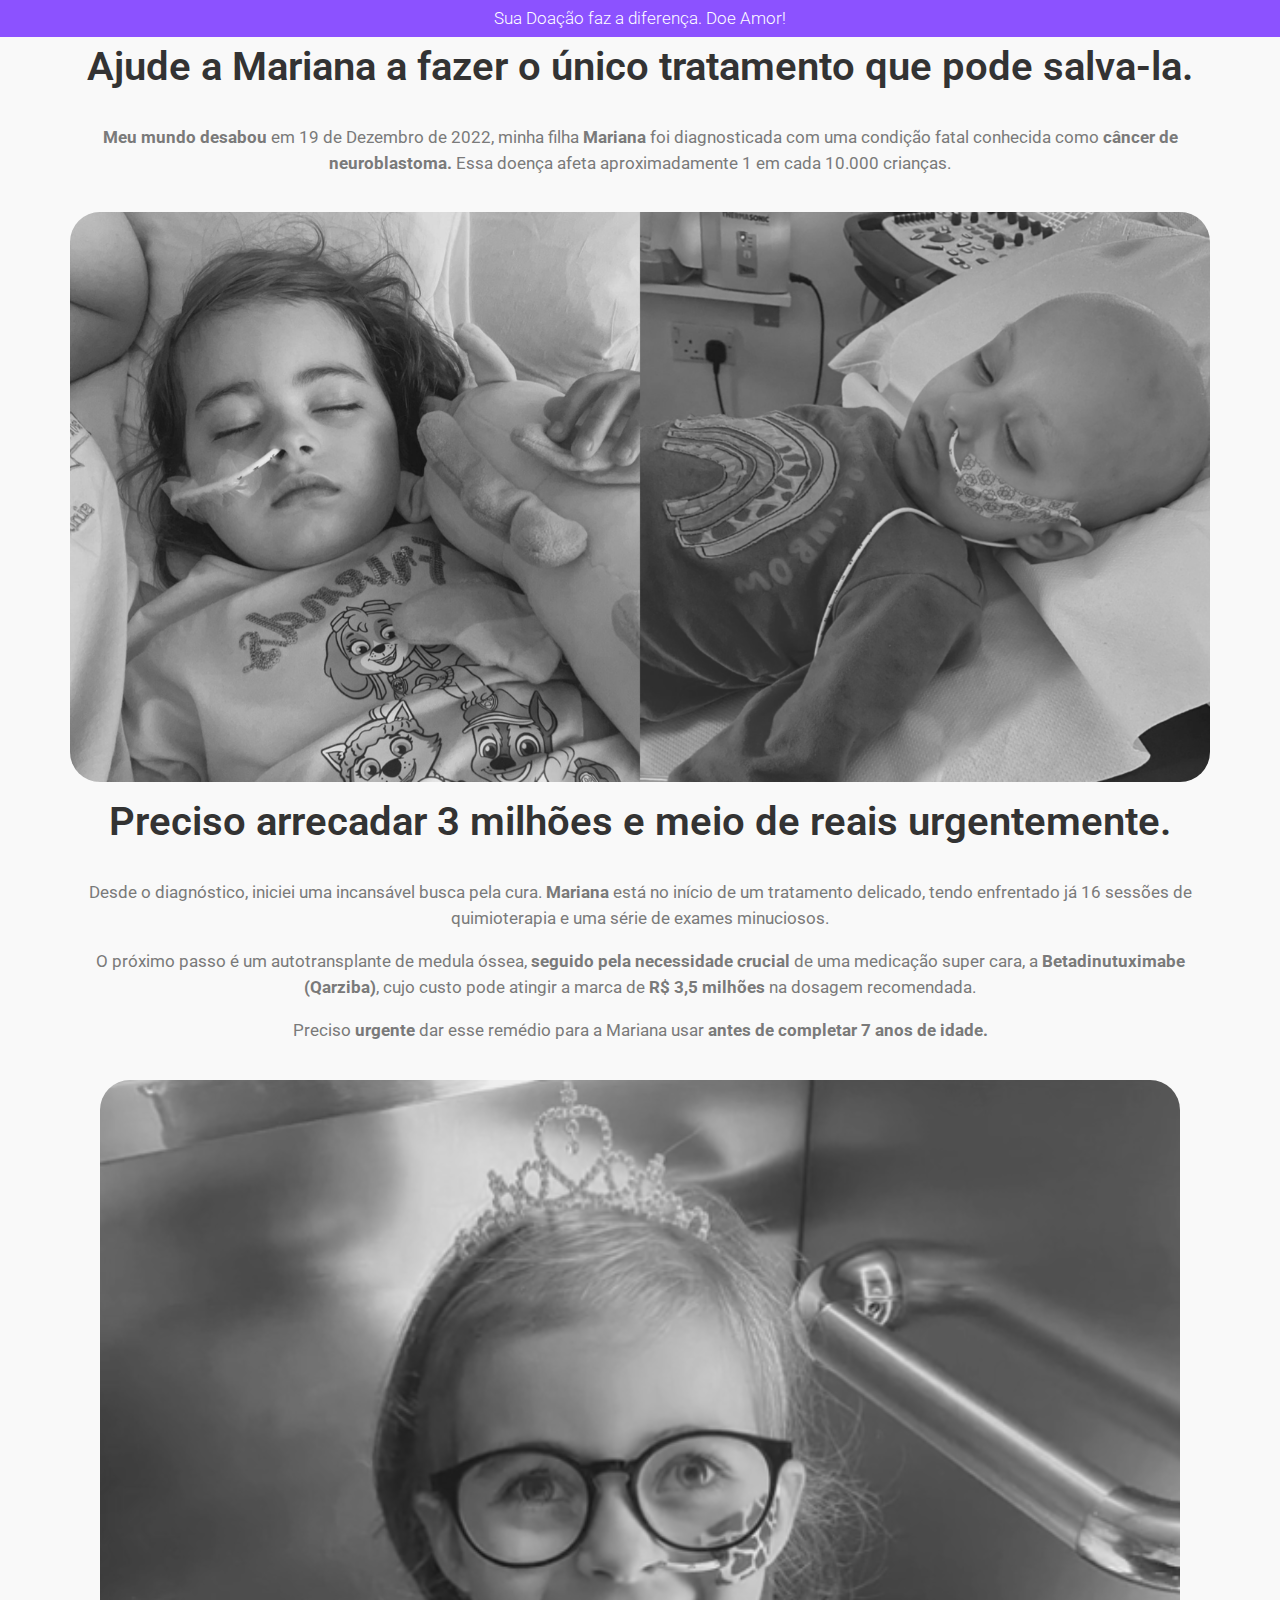
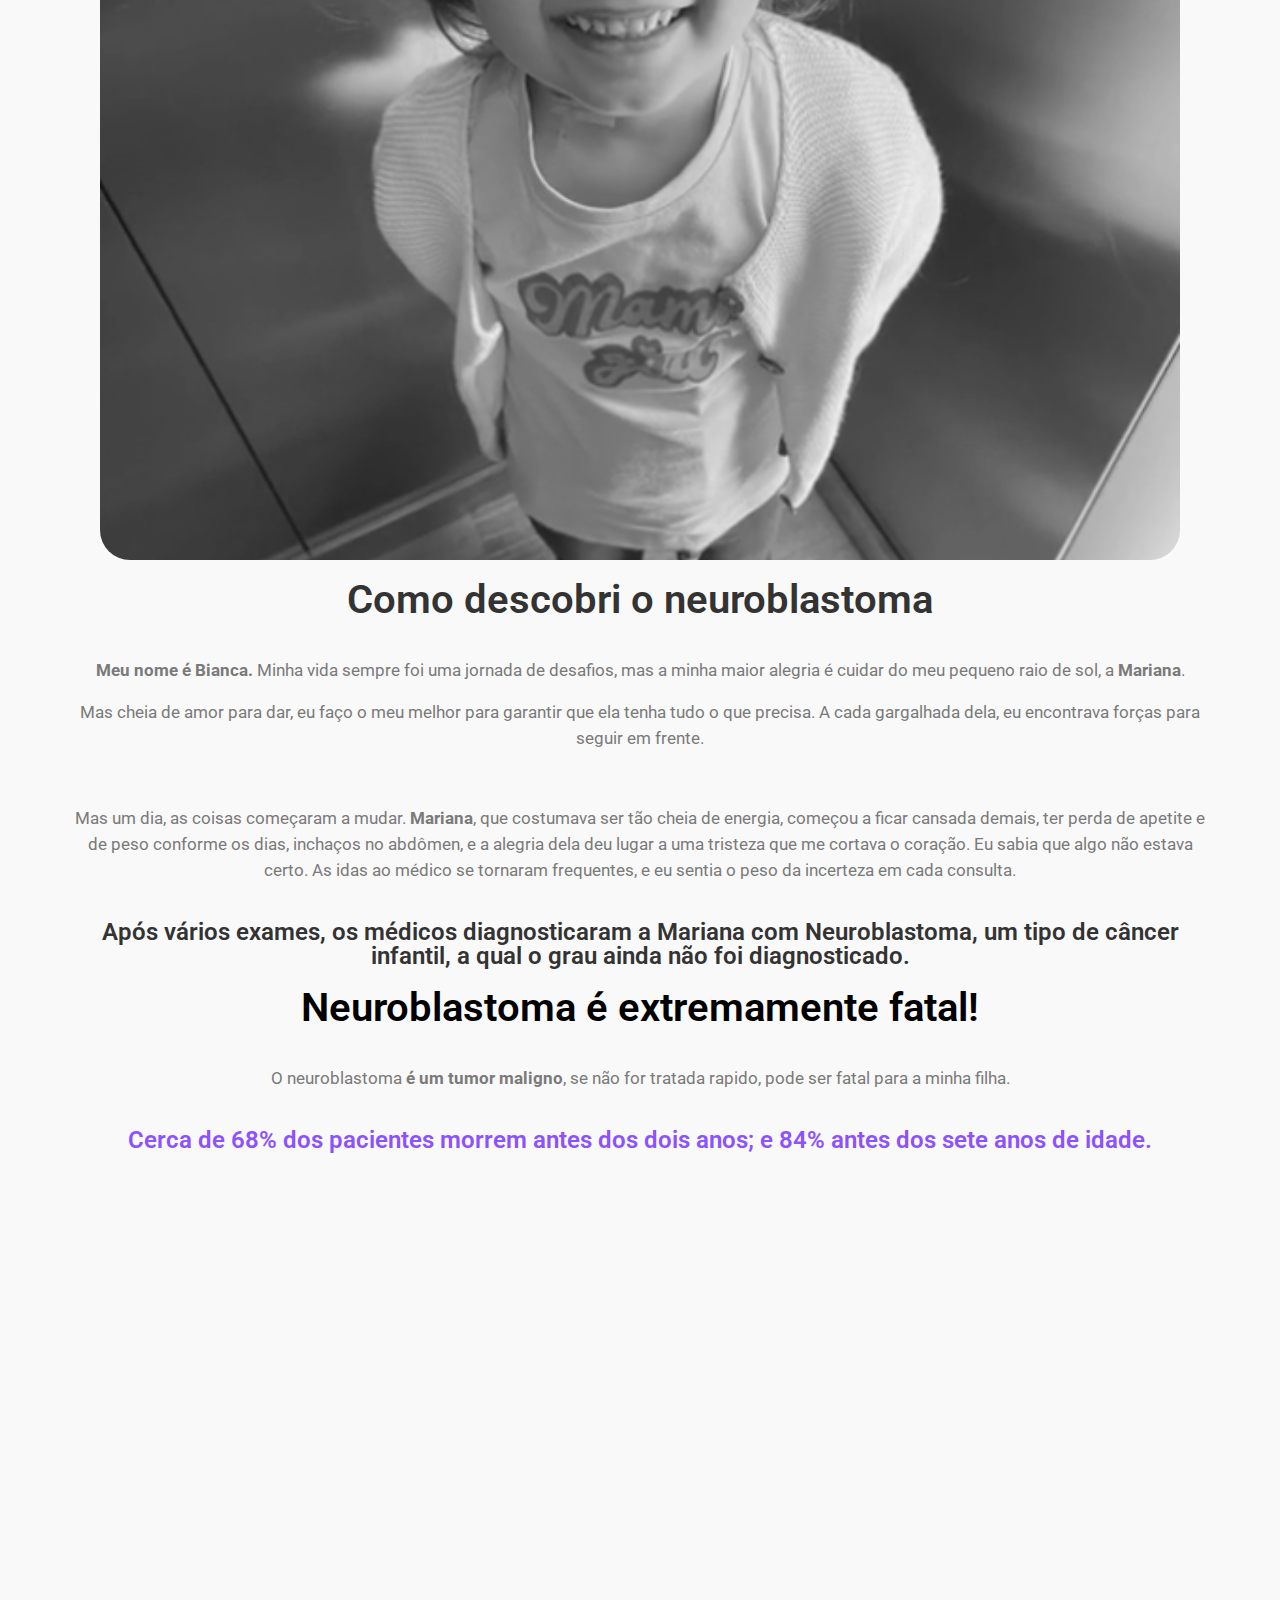
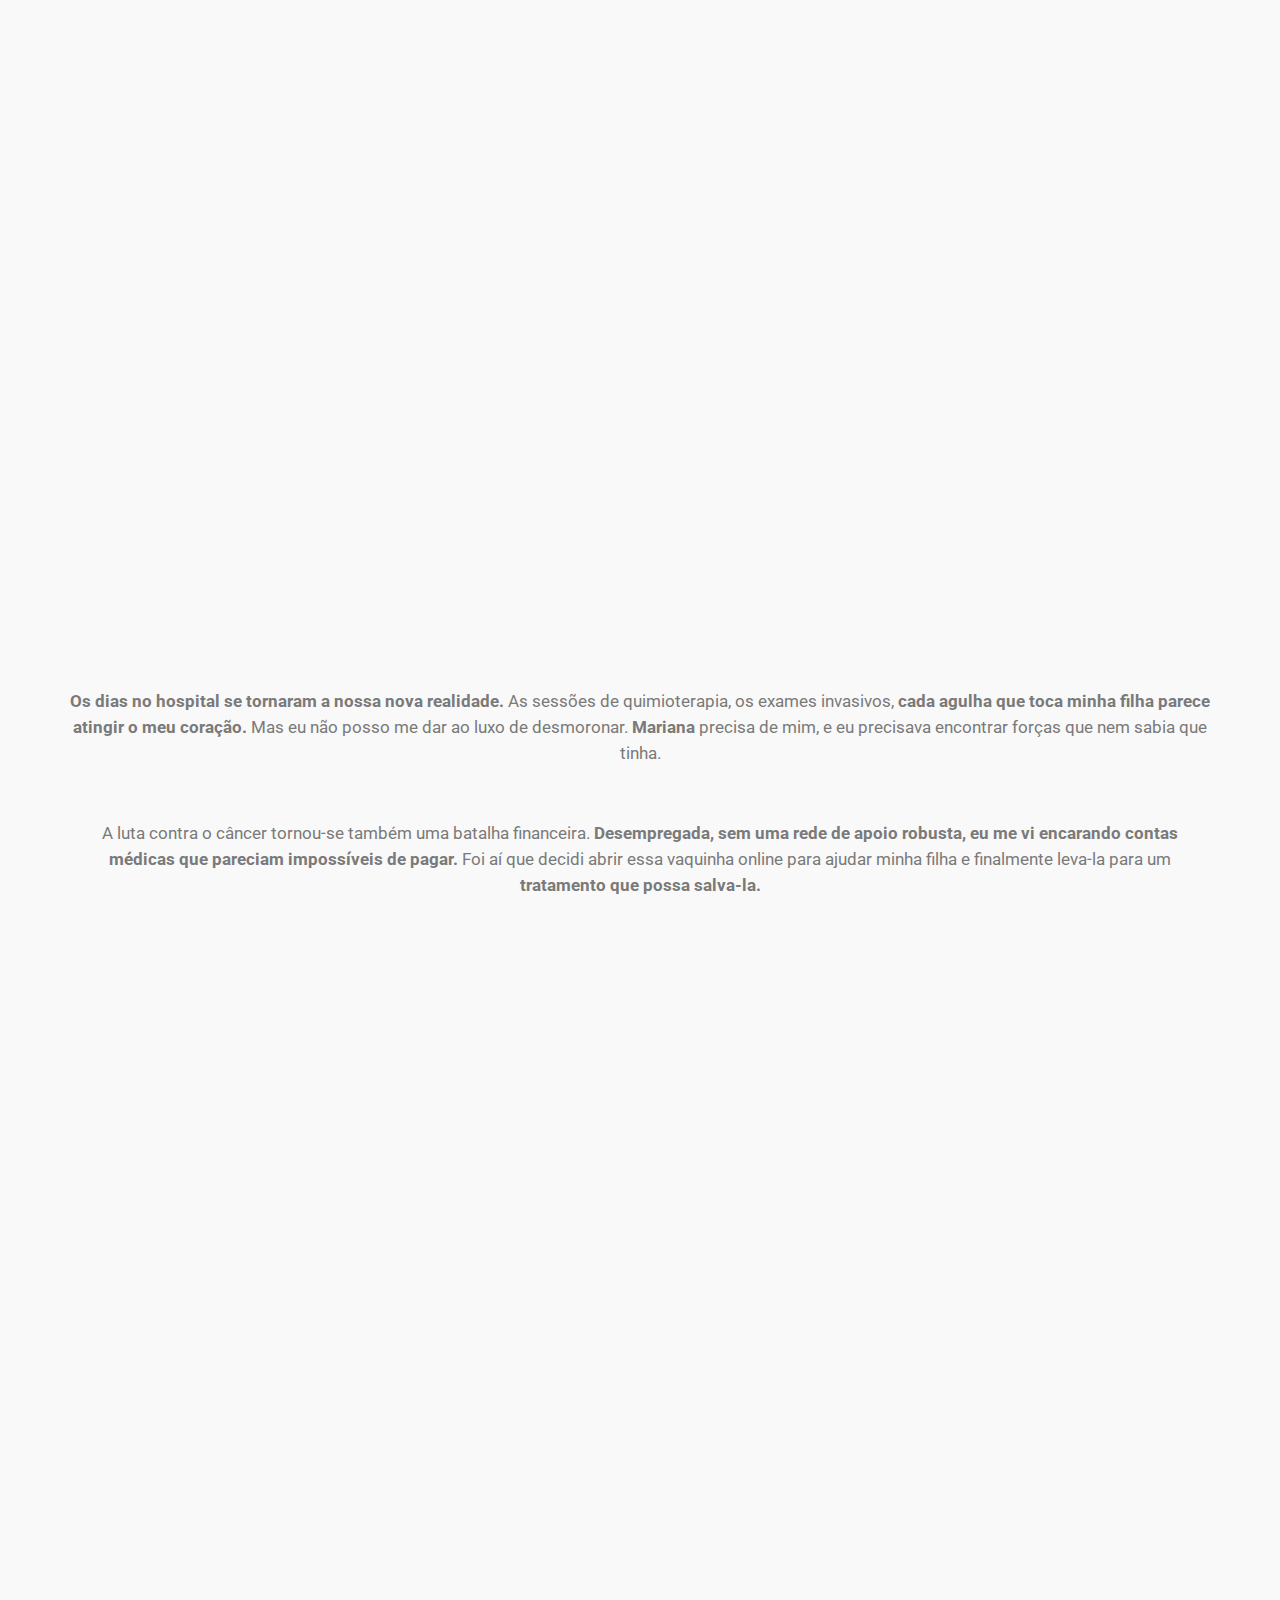
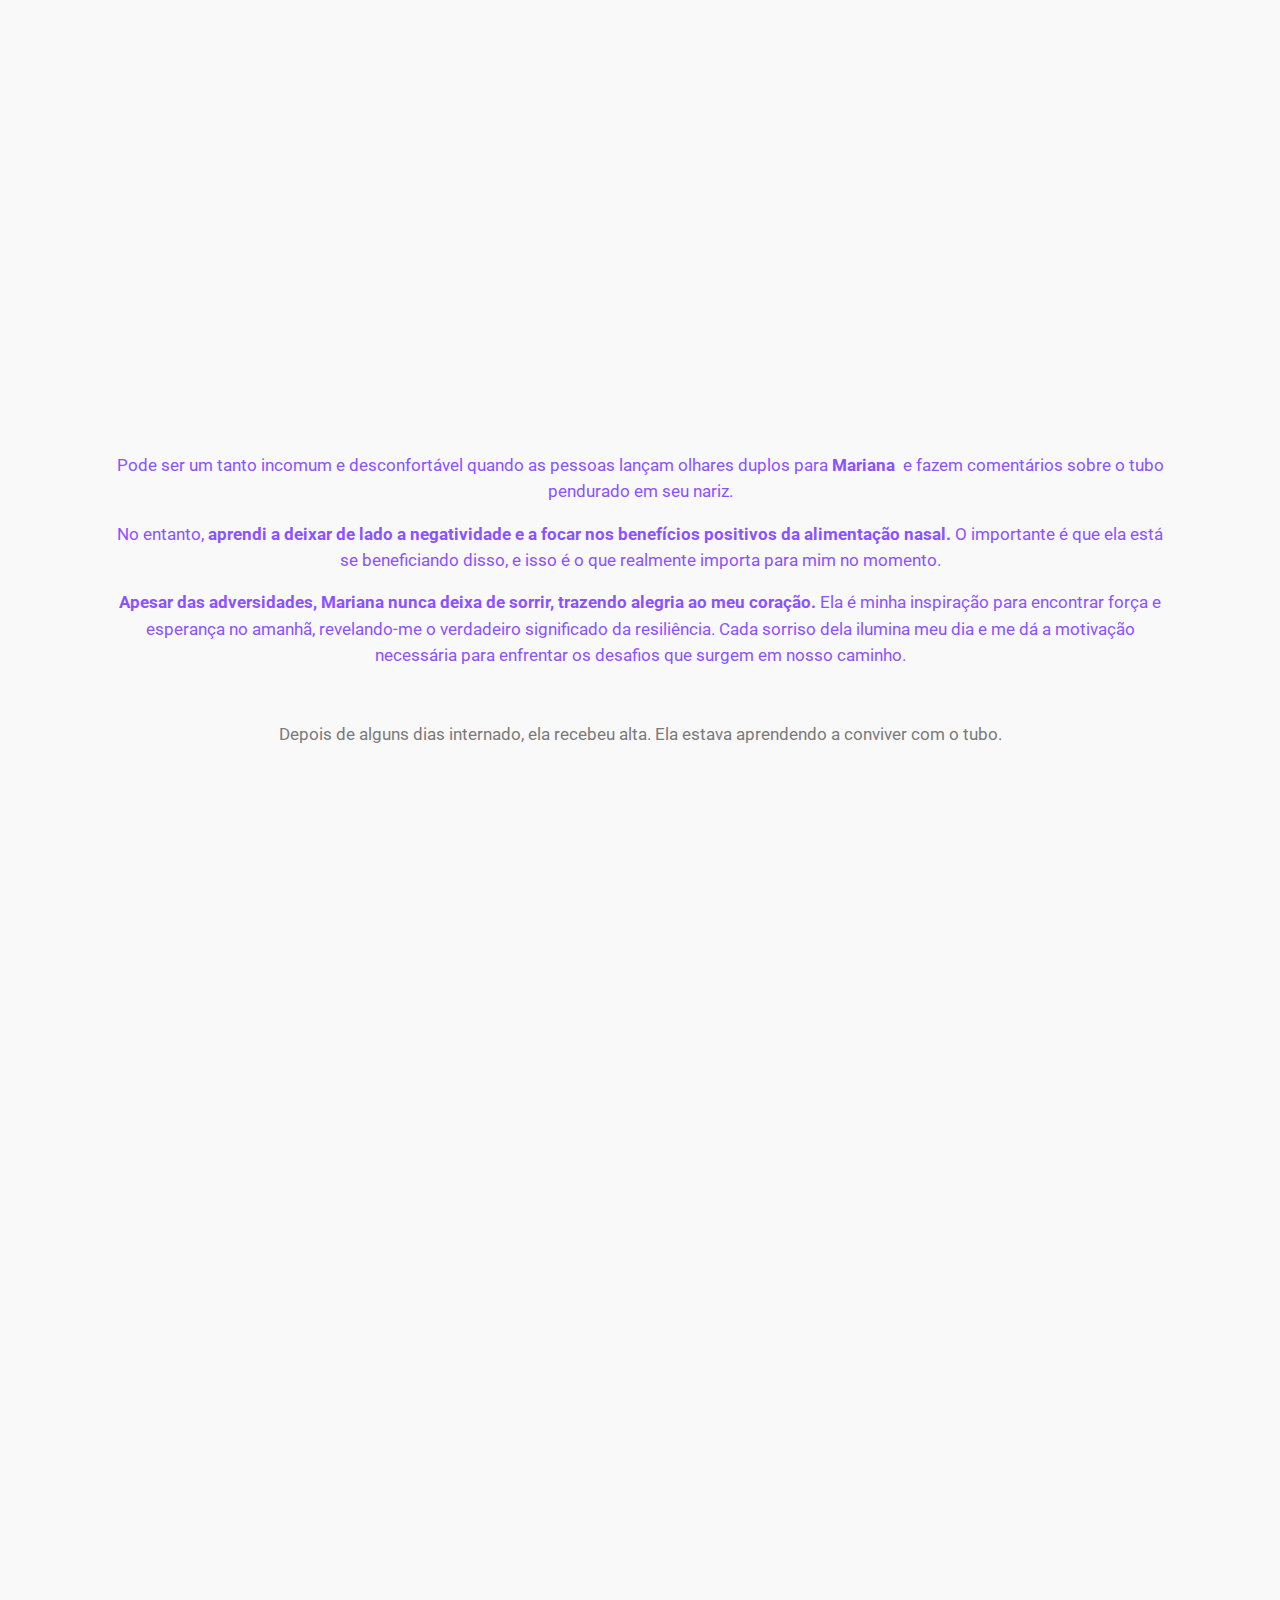
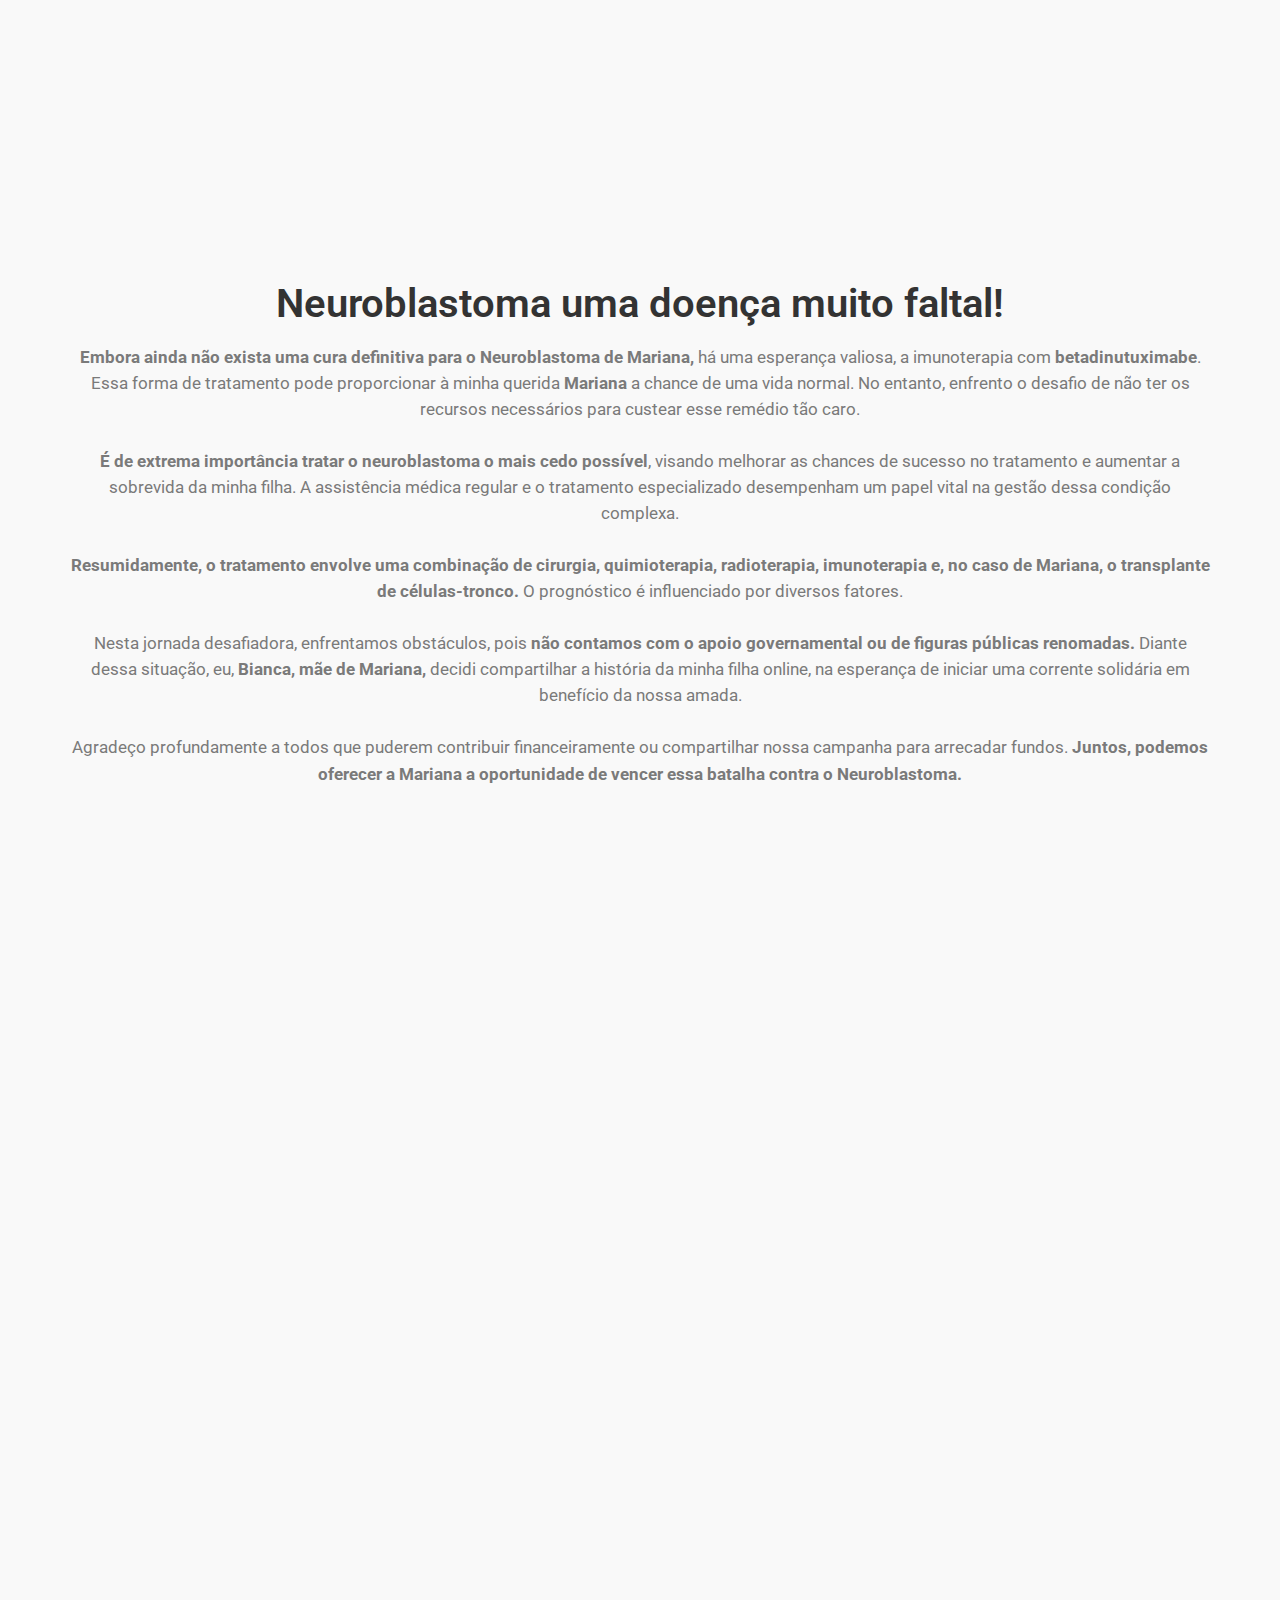
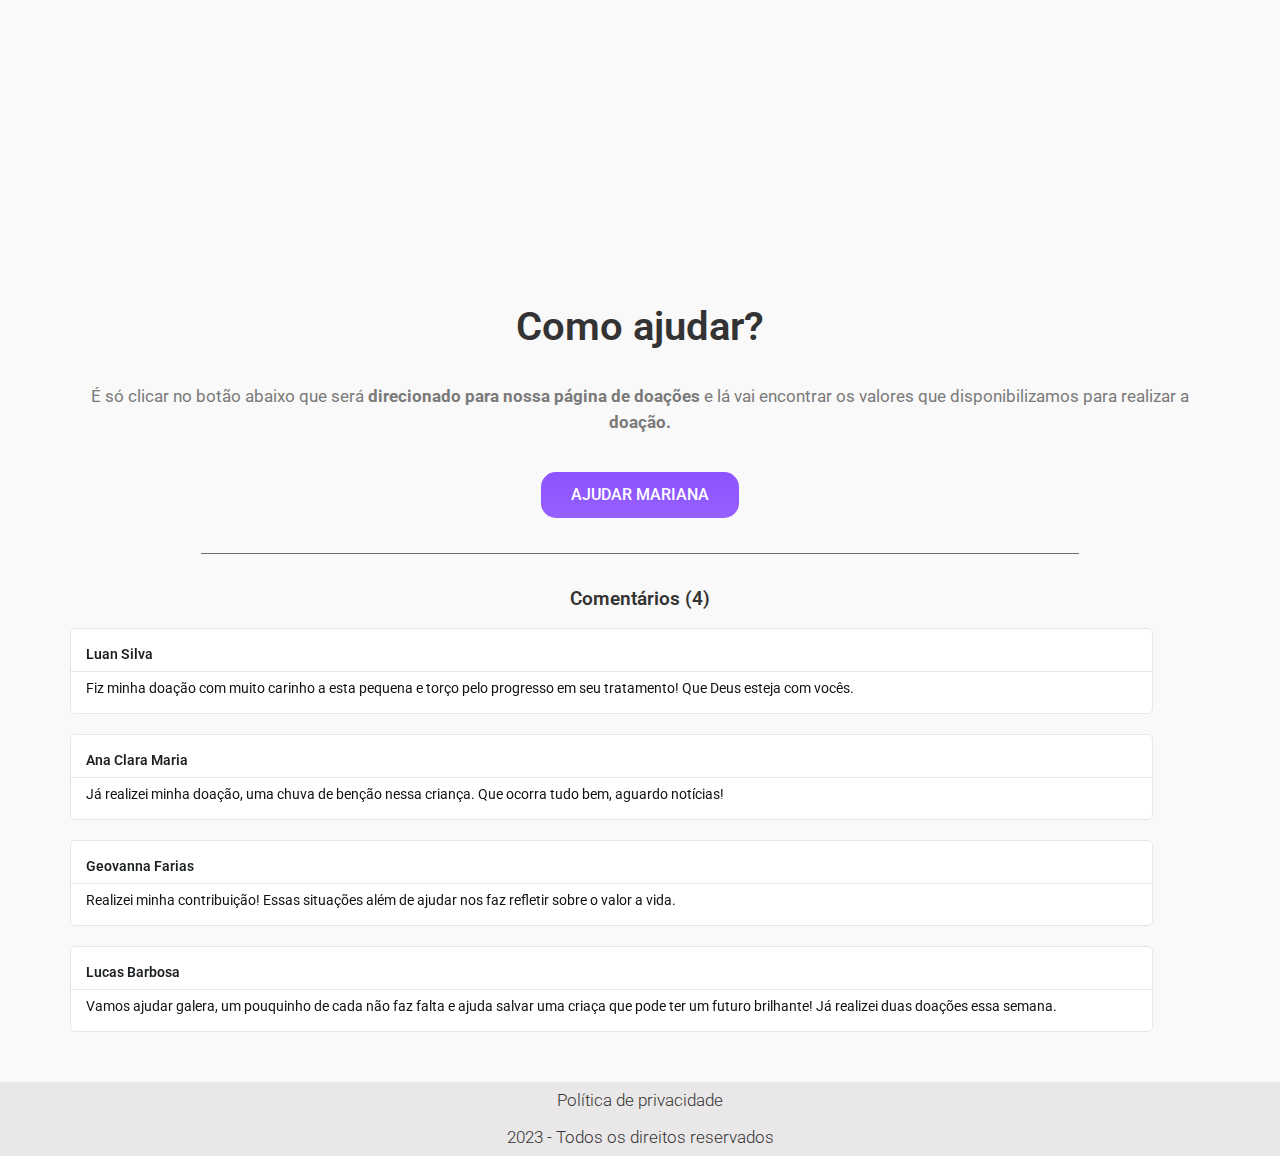
==== index.html @ 35c7ab03 "Add files via upload" ====
<!DOCTYPE html><html lang="pt-BR"><head>
	<meta charset="UTF-8">
			<title>Ajude Mariana – Mariana precisa de sua ajuda!</title>
		<meta name="viewport" content="width=device-width, initial-scale=1">
<meta name="robots" content="max-image-preview:large">
<title>Ajude Mariana – Mariana precisa de sua ajuda!</title>
<link rel="alternate" type="application/rss+xml" title="Feed para Ajude Mariana »" href="https://salvemariana.com/feed/">
<link rel="alternate" type="application/rss+xml" title="Feed de comentários para Ajude Mariana »" href="https://salvemariana.com/comments/feed/">
<script>
window._wpemojiSettings = {"baseUrl":"https:\/\/s.w.org\/images\/core\/emoji\/14.0.0\/72x72\/","ext":".png","svgUrl":"https:\/\/s.w.org\/images\/core\/emoji\/14.0.0\/svg\/","svgExt":".svg","source":{"concatemoji":"https:\/\/salvemariana.com\/wp-includes\/js\/wp-emoji-release.min.js?ver=6.4.3"}};
/*! This file is auto-generated */
!function(i,n){var o,s,e;function c(e){try{var t={supportTests:e,timestamp:(new Date).valueOf()};sessionStorage.setItem(o,JSON.stringify(t))}catch(e){}}function p(e,t,n){e.clearRect(0,0,e.canvas.width,e.canvas.height),e.fillText(t,0,0);var t=new Uint32Array(e.getImageData(0,0,e.canvas.width,e.canvas.height).data),r=(e.clearRect(0,0,e.canvas.width,e.canvas.height),e.fillText(n,0,0),new Uint32Array(e.getImageData(0,0,e.canvas.width,e.canvas.height).data));return t.every(function(e,t){return e===r[t]})}function u(e,t,n){switch(t){case"flag":return n(e,"\ud83c\udff3\ufe0f\u200d\u26a7\ufe0f","\ud83c\udff3\ufe0f\u200b\u26a7\ufe0f")?!1:!n(e,"\ud83c\uddfa\ud83c\uddf3","\ud83c\uddfa\u200b\ud83c\uddf3")&&!n(e,"\ud83c\udff4\udb40\udc67\udb40\udc62\udb40\udc65\udb40\udc6e\udb40\udc67\udb40\udc7f","\ud83c\udff4\u200b\udb40\udc67\u200b\udb40\udc62\u200b\udb40\udc65\u200b\udb40\udc6e\u200b\udb40\udc67\u200b\udb40\udc7f");case"emoji":return!n(e,"\ud83e\udef1\ud83c\udffb\u200d\ud83e\udef2\ud83c\udfff","\ud83e\udef1\ud83c\udffb\u200b\ud83e\udef2\ud83c\udfff")}return!1}function f(e,t,n){var r="undefined"!=typeof WorkerGlobalScope&&self instanceof WorkerGlobalScope?new OffscreenCanvas(300,150):i.createElement("canvas"),a=r.getContext("2d",{willReadFrequently:!0}),o=(a.textBaseline="top",a.font="600 32px Arial",{});return e.forEach(function(e){o[e]=t(a,e,n)}),o}function t(e){var t=i.createElement("script");t.src=e,t.defer=!0,i.head.appendChild(t)}"undefined"!=typeof Promise&&(o="wpEmojiSettingsSupports",s=["flag","emoji"],n.supports={everything:!0,everythingExceptFlag:!0},e=new Promise(function(e){i.addEventListener("DOMContentLoaded",e,{once:!0})}),new Promise(function(t){var n=function(){try{var e=JSON.parse(sessionStorage.getItem(o));if("object"==typeof e&&"number"==typeof e.timestamp&&(new Date).valueOf()<e.timestamp+604800&&"object"==typeof e.supportTests)return e.supportTests}catch(e){}return null}();if(!n){if("undefined"!=typeof Worker&&"undefined"!=typeof OffscreenCanvas&&"undefined"!=typeof URL&&URL.createObjectURL&&"undefined"!=typeof Blob)try{var e="postMessage("+f.toString()+"("+[JSON.stringify(s),u.toString(),p.toString()].join(",")+"));",r=new Blob([e],{type:"text/javascript"}),a=new Worker(URL.createObjectURL(r),{name:"wpTestEmojiSupports"});return void(a.onmessage=function(e){c(n=e.data),a.terminate(),t(n)})}catch(e){}c(n=f(s,u,p))}t(n)}).then(function(e){for(var t in e)n.supports[t]=e[t],n.supports.everything=n.supports.everything&&n.supports[t],"flag"!==t&&(n.supports.everythingExceptFlag=n.supports.everythingExceptFlag&&n.supports[t]);n.supports.everythingExceptFlag=n.supports.everythingExceptFlag&&!n.supports.flag,n.DOMReady=!1,n.readyCallback=function(){n.DOMReady=!0}}).then(function(){return e}).then(function(){var e;n.supports.everything||(n.readyCallback(),(e=n.source||{}).concatemoji?t(e.concatemoji):e.wpemoji&&e.twemoji&&(t(e.twemoji),t(e.wpemoji)))}))}((window,document),window._wpemojiSettings);
</script>
<style id="wp-emoji-styles-inline-css">

	img.wp-smiley, img.emoji {
		display: inline !important;
		border: none !important;
		box-shadow: none !important;
		height: 1em !important;
		width: 1em !important;
		margin: 0 0.07em !important;
		vertical-align: -0.1em !important;
		background: none !important;
		padding: 0 !important;
	}
</style>
<style id="wp-block-library-inline-css">
:root{--wp-admin-theme-color:#007cba;--wp-admin-theme-color--rgb:0,124,186;--wp-admin-theme-color-darker-10:#006ba1;--wp-admin-theme-color-darker-10--rgb:0,107,161;--wp-admin-theme-color-darker-20:#005a87;--wp-admin-theme-color-darker-20--rgb:0,90,135;--wp-admin-border-width-focus:2px;--wp-block-synced-color:#7a00df;--wp-block-synced-color--rgb:122,0,223}@media (min-resolution:192dpi){:root{--wp-admin-border-width-focus:1.5px}}.wp-element-button{cursor:pointer}:root{--wp--preset--font-size--normal:16px;--wp--preset--font-size--huge:42px}:root .has-very-light-gray-background-color{background-color:#eee}:root .has-very-dark-gray-background-color{background-color:#313131}:root .has-very-light-gray-color{color:#eee}:root .has-very-dark-gray-color{color:#313131}:root .has-vivid-green-cyan-to-vivid-cyan-blue-gradient-background{background:linear-gradient(135deg,#00d084,#0693e3)}:root .has-purple-crush-gradient-background{background:linear-gradient(135deg,#34e2e4,#4721fb 50%,#ab1dfe)}:root .has-hazy-dawn-gradient-background{background:linear-gradient(135deg,#faaca8,#dad0ec)}:root .has-subdued-olive-gradient-background{background:linear-gradient(135deg,#fafae1,#67a671)}:root .has-atomic-cream-gradient-background{background:linear-gradient(135deg,#fdd79a,#004a59)}:root .has-nightshade-gradient-background{background:linear-gradient(135deg,#330968,#31cdcf)}:root .has-midnight-gradient-background{background:linear-gradient(135deg,#020381,#2874fc)}.has-regular-font-size{font-size:1em}.has-larger-font-size{font-size:2.625em}.has-normal-font-size{font-size:var(--wp--preset--font-size--normal)}.has-huge-font-size{font-size:var(--wp--preset--font-size--huge)}.has-text-align-center{text-align:center}.has-text-align-left{text-align:left}.has-text-align-right{text-align:right}#end-resizable-editor-section{display:none}.aligncenter{clear:both}.items-justified-left{justify-content:flex-start}.items-justified-center{justify-content:center}.items-justified-right{justify-content:flex-end}.items-justified-space-between{justify-content:space-between}.screen-reader-text{clip:rect(1px,1px,1px,1px);word-wrap:normal!important;border:0;-webkit-clip-path:inset(50%);clip-path:inset(50%);height:1px;margin:-1px;overflow:hidden;padding:0;position:absolute;width:1px}.screen-reader-text:focus{clip:auto!important;background-color:#ddd;-webkit-clip-path:none;clip-path:none;color:#444;display:block;font-size:1em;height:auto;left:5px;line-height:normal;padding:15px 23px 14px;text-decoration:none;top:5px;width:auto;z-index:100000}html :where(.has-border-color){border-style:solid}html :where([style*=border-top-color]){border-top-style:solid}html :where([style*=border-right-color]){border-right-style:solid}html :where([style*=border-bottom-color]){border-bottom-style:solid}html :where([style*=border-left-color]){border-left-style:solid}html :where([style*=border-width]){border-style:solid}html :where([style*=border-top-width]){border-top-style:solid}html :where([style*=border-right-width]){border-right-style:solid}html :where([style*=border-bottom-width]){border-bottom-style:solid}html :where([style*=border-left-width]){border-left-style:solid}html :where(img[class*=wp-image-]){height:auto;max-width:100%}:where(figure){margin:0 0 1em}html :where(.is-position-sticky){--wp-admin--admin-bar--position-offset:var(--wp-admin--admin-bar--height,0px)}@media screen and (max-width:600px){html :where(.is-position-sticky){--wp-admin--admin-bar--position-offset:0px}}
</style>
<style id="global-styles-inline-css">
body{--wp--preset--color--black: #000000;--wp--preset--color--cyan-bluish-gray: #abb8c3;--wp--preset--color--white: #ffffff;--wp--preset--color--pale-pink: #f78da7;--wp--preset--color--vivid-red: #cf2e2e;--wp--preset--color--luminous-vivid-orange: #ff6900;--wp--preset--color--luminous-vivid-amber: #fcb900;--wp--preset--color--light-green-cyan: #7bdcb5;--wp--preset--color--vivid-green-cyan: #00d084;--wp--preset--color--pale-cyan-blue: #8ed1fc;--wp--preset--color--vivid-cyan-blue: #0693e3;--wp--preset--color--vivid-purple: #9b51e0;--wp--preset--color--base: #f9f9f9;--wp--preset--color--base-2: #ffffff;--wp--preset--color--contrast: #111111;--wp--preset--color--contrast-2: #636363;--wp--preset--color--contrast-3: #A4A4A4;--wp--preset--color--accent: #cfcabe;--wp--preset--color--accent-2: #c2a990;--wp--preset--color--accent-3: #d8613c;--wp--preset--color--accent-4: #b1c5a4;--wp--preset--color--accent-5: #b5bdbc;--wp--preset--gradient--vivid-cyan-blue-to-vivid-purple: linear-gradient(135deg,rgba(6,147,227,1) 0%,rgb(155,81,224) 100%);--wp--preset--gradient--light-green-cyan-to-vivid-green-cyan: linear-gradient(135deg,rgb(122,220,180) 0%,rgb(0,208,130) 100%);--wp--preset--gradient--luminous-vivid-amber-to-luminous-vivid-orange: linear-gradient(135deg,rgba(252,185,0,1) 0%,rgba(255,105,0,1) 100%);--wp--preset--gradient--luminous-vivid-orange-to-vivid-red: linear-gradient(135deg,rgba(255,105,0,1) 0%,rgb(207,46,46) 100%);--wp--preset--gradient--very-light-gray-to-cyan-bluish-gray: linear-gradient(135deg,rgb(238,238,238) 0%,rgb(169,184,195) 100%);--wp--preset--gradient--cool-to-warm-spectrum: linear-gradient(135deg,rgb(74,234,220) 0%,rgb(151,120,209) 20%,rgb(207,42,186) 40%,rgb(238,44,130) 60%,rgb(251,105,98) 80%,rgb(254,248,76) 100%);--wp--preset--gradient--blush-light-purple: linear-gradient(135deg,rgb(255,206,236) 0%,rgb(152,150,240) 100%);--wp--preset--gradient--blush-bordeaux: linear-gradient(135deg,rgb(254,205,165) 0%,rgb(254,45,45) 50%,rgb(107,0,62) 100%);--wp--preset--gradient--luminous-dusk: linear-gradient(135deg,rgb(255,203,112) 0%,rgb(199,81,192) 50%,rgb(65,88,208) 100%);--wp--preset--gradient--pale-ocean: linear-gradient(135deg,rgb(255,245,203) 0%,rgb(182,227,212) 50%,rgb(51,167,181) 100%);--wp--preset--gradient--electric-grass: linear-gradient(135deg,rgb(202,248,128) 0%,rgb(113,206,126) 100%);--wp--preset--gradient--midnight: linear-gradient(135deg,rgb(2,3,129) 0%,rgb(40,116,252) 100%);--wp--preset--gradient--gradient-1: linear-gradient(to bottom, #cfcabe 0%, #F9F9F9 100%);--wp--preset--gradient--gradient-2: linear-gradient(to bottom, #C2A990 0%, #F9F9F9 100%);--wp--preset--gradient--gradient-3: linear-gradient(to bottom, #D8613C 0%, #F9F9F9 100%);--wp--preset--gradient--gradient-4: linear-gradient(to bottom, #B1C5A4 0%, #F9F9F9 100%);--wp--preset--gradient--gradient-5: linear-gradient(to bottom, #B5BDBC 0%, #F9F9F9 100%);--wp--preset--gradient--gradient-6: linear-gradient(to bottom, #A4A4A4 0%, #F9F9F9 100%);--wp--preset--gradient--gradient-7: linear-gradient(to bottom, #cfcabe 50%, #F9F9F9 50%);--wp--preset--gradient--gradient-8: linear-gradient(to bottom, #C2A990 50%, #F9F9F9 50%);--wp--preset--gradient--gradient-9: linear-gradient(to bottom, #D8613C 50%, #F9F9F9 50%);--wp--preset--gradient--gradient-10: linear-gradient(to bottom, #B1C5A4 50%, #F9F9F9 50%);--wp--preset--gradient--gradient-11: linear-gradient(to bottom, #B5BDBC 50%, #F9F9F9 50%);--wp--preset--gradient--gradient-12: linear-gradient(to bottom, #A4A4A4 50%, #F9F9F9 50%);--wp--preset--font-size--small: 0.9rem;--wp--preset--font-size--medium: 1.05rem;--wp--preset--font-size--large: clamp(1.39rem, 1.39rem + ((1vw - 0.2rem) * 0.767), 1.85rem);--wp--preset--font-size--x-large: clamp(1.85rem, 1.85rem + ((1vw - 0.2rem) * 1.083), 2.5rem);--wp--preset--font-size--xx-large: clamp(2.5rem, 2.5rem + ((1vw - 0.2rem) * 1.283), 3.27rem);--wp--preset--font-family--body: "Inter", sans-serif;--wp--preset--font-family--heading: Cardo;--wp--preset--font-family--system-sans-serif: -apple-system, BlinkMacSystemFont, avenir next, avenir, segoe ui, helvetica neue, helvetica, Cantarell, Ubuntu, roboto, noto, arial, sans-serif;--wp--preset--font-family--system-serif: Iowan Old Style, Apple Garamond, Baskerville, Times New Roman, Droid Serif, Times, Source Serif Pro, serif, Apple Color Emoji, Segoe UI Emoji, Segoe UI Symbol;--wp--preset--spacing--10: 1rem;--wp--preset--spacing--20: min(1.5rem, 2vw);--wp--preset--spacing--30: min(2.5rem, 3vw);--wp--preset--spacing--40: min(4rem, 5vw);--wp--preset--spacing--50: min(6.5rem, 8vw);--wp--preset--spacing--60: min(10.5rem, 13vw);--wp--preset--shadow--natural: 6px 6px 9px rgba(0, 0, 0, 0.2);--wp--preset--shadow--deep: 12px 12px 50px rgba(0, 0, 0, 0.4);--wp--preset--shadow--sharp: 6px 6px 0px rgba(0, 0, 0, 0.2);--wp--preset--shadow--outlined: 6px 6px 0px -3px rgba(255, 255, 255, 1), 6px 6px rgba(0, 0, 0, 1);--wp--preset--shadow--crisp: 6px 6px 0px rgba(0, 0, 0, 1);}body { margin: 0;--wp--style--global--content-size: 620px;--wp--style--global--wide-size: 1280px; }.wp-site-blocks { padding-top: var(--wp--style--root--padding-top); padding-bottom: var(--wp--style--root--padding-bottom); }.has-global-padding { padding-right: var(--wp--style--root--padding-right); padding-left: var(--wp--style--root--padding-left); }.has-global-padding :where(.has-global-padding:not(.wp-block-block)) { padding-right: 0; padding-left: 0; }.has-global-padding > .alignfull { margin-right: calc(var(--wp--style--root--padding-right) * -1); margin-left: calc(var(--wp--style--root--padding-left) * -1); }.has-global-padding :where(.has-global-padding:not(.wp-block-block)) > .alignfull { margin-right: 0; margin-left: 0; }.has-global-padding > .alignfull:where(:not(.has-global-padding):not(.is-layout-flex):not(.is-layout-grid)) > :where([class*="wp-block-"]:not(.alignfull):not([class*="__"]),p,h1,h2,h3,h4,h5,h6,ul,ol) { padding-right: var(--wp--style--root--padding-right); padding-left: var(--wp--style--root--padding-left); }.has-global-padding :where(.has-global-padding) > .alignfull:where(:not(.has-global-padding)) > :where([class*="wp-block-"]:not(.alignfull):not([class*="__"]),p,h1,h2,h3,h4,h5,h6,ul,ol) { padding-right: 0; padding-left: 0; }.wp-site-blocks > .alignleft { float: left; margin-right: 2em; }.wp-site-blocks > .alignright { float: right; margin-left: 2em; }.wp-site-blocks > .aligncenter { justify-content: center; margin-left: auto; margin-right: auto; }:where(.wp-site-blocks) > * { margin-block-start: 1.2rem; margin-block-end: 0; }:where(.wp-site-blocks) > :first-child:first-child { margin-block-start: 0; }:where(.wp-site-blocks) > :last-child:last-child { margin-block-end: 0; }body { --wp--style--block-gap: 1.2rem; }:where(body .is-layout-flow)  > :first-child:first-child{margin-block-start: 0;}:where(body .is-layout-flow)  > :last-child:last-child{margin-block-end: 0;}:where(body .is-layout-flow)  > *{margin-block-start: 1.2rem;margin-block-end: 0;}:where(body .is-layout-constrained)  > :first-child:first-child{margin-block-start: 0;}:where(body .is-layout-constrained)  > :last-child:last-child{margin-block-end: 0;}:where(body .is-layout-constrained)  > *{margin-block-start: 1.2rem;margin-block-end: 0;}:where(body .is-layout-flex) {gap: 1.2rem;}:where(body .is-layout-grid) {gap: 1.2rem;}body .is-layout-flow > .alignleft{float: left;margin-inline-start: 0;margin-inline-end: 2em;}body .is-layout-flow > .alignright{float: right;margin-inline-start: 2em;margin-inline-end: 0;}body .is-layout-flow > .aligncenter{margin-left: auto !important;margin-right: auto !important;}body .is-layout-constrained > .alignleft{float: left;margin-inline-start: 0;margin-inline-end: 2em;}body .is-layout-constrained > .alignright{float: right;margin-inline-start: 2em;margin-inline-end: 0;}body .is-layout-constrained > .aligncenter{margin-left: auto !important;margin-right: auto !important;}body .is-layout-constrained > :where(:not(.alignleft):not(.alignright):not(.alignfull)){max-width: var(--wp--style--global--content-size);margin-left: auto !important;margin-right: auto !important;}body .is-layout-constrained > .alignwide{max-width: var(--wp--style--global--wide-size);}body .is-layout-flex{display: flex;}body .is-layout-flex{flex-wrap: wrap;align-items: center;}body .is-layout-flex > *{margin: 0;}body .is-layout-grid{display: grid;}body .is-layout-grid > *{margin: 0;}body{background-color: var(--wp--preset--color--base);color: var(--wp--preset--color--contrast);font-family: var(--wp--preset--font-family--body);font-size: var(--wp--preset--font-size--medium);font-style: normal;font-weight: 400;line-height: 1.55;--wp--style--root--padding-top: 0px;--wp--style--root--padding-right: var(--wp--preset--spacing--50);--wp--style--root--padding-bottom: 0px;--wp--style--root--padding-left: var(--wp--preset--spacing--50);}a:where(:not(.wp-element-button)){color: var(--wp--preset--color--contrast);text-decoration: underline;}a:where(:not(.wp-element-button)):hover{text-decoration: none;}h1, h2, h3, h4, h5, h6{color: var(--wp--preset--color--contrast);font-family: var(--wp--preset--font-family--heading);font-weight: 400;line-height: 1.2;}h1{font-size: var(--wp--preset--font-size--xx-large);line-height: 1.15;}h2{font-size: var(--wp--preset--font-size--x-large);}h3{font-size: var(--wp--preset--font-size--large);}h4{font-size: clamp(1.1rem, 1.1rem + ((1vw - 0.2rem) * 0.767), 1.5rem);}h5{font-size: var(--wp--preset--font-size--medium);}h6{font-size: var(--wp--preset--font-size--small);}.wp-element-button, .wp-block-button__link{background-color: var(--wp--preset--color--contrast);border-radius: .33rem;border-color: var(--wp--preset--color--contrast);border-width: 0;color: var(--wp--preset--color--base);font-family: inherit;font-size: var(--wp--preset--font-size--small);font-style: normal;font-weight: 500;line-height: inherit;padding-top: 0.6rem;padding-right: 1rem;padding-bottom: 0.6rem;padding-left: 1rem;text-decoration: none;}.wp-element-button:hover, .wp-block-button__link:hover{background-color: var(--wp--preset--color--contrast-2);border-color: var(--wp--preset--color--contrast-2);color: var(--wp--preset--color--base);}.wp-element-button:focus, .wp-block-button__link:focus{background-color: var(--wp--preset--color--contrast-2);border-color: var(--wp--preset--color--contrast-2);color: var(--wp--preset--color--base);outline-color: var(--wp--preset--color--contrast);outline-offset: 2px;outline-style: dotted;outline-width: 1px;}.wp-element-button:active, .wp-block-button__link:active{background-color: var(--wp--preset--color--contrast);color: var(--wp--preset--color--base);}.wp-element-caption, .wp-block-audio figcaption, .wp-block-embed figcaption, .wp-block-gallery figcaption, .wp-block-image figcaption, .wp-block-table figcaption, .wp-block-video figcaption{color: var(--wp--preset--color--contrast-2);font-family: var(--wp--preset--font-family--body);font-size: 0.8rem;}.has-black-color{color: var(--wp--preset--color--black) !important;}.has-cyan-bluish-gray-color{color: var(--wp--preset--color--cyan-bluish-gray) !important;}.has-white-color{color: var(--wp--preset--color--white) !important;}.has-pale-pink-color{color: var(--wp--preset--color--pale-pink) !important;}.has-vivid-red-color{color: var(--wp--preset--color--vivid-red) !important;}.has-luminous-vivid-orange-color{color: var(--wp--preset--color--luminous-vivid-orange) !important;}.has-luminous-vivid-amber-color{color: var(--wp--preset--color--luminous-vivid-amber) !important;}.has-light-green-cyan-color{color: var(--wp--preset--color--light-green-cyan) !important;}.has-vivid-green-cyan-color{color: var(--wp--preset--color--vivid-green-cyan) !important;}.has-pale-cyan-blue-color{color: var(--wp--preset--color--pale-cyan-blue) !important;}.has-vivid-cyan-blue-color{color: var(--wp--preset--color--vivid-cyan-blue) !important;}.has-vivid-purple-color{color: var(--wp--preset--color--vivid-purple) !important;}.has-base-color{color: var(--wp--preset--color--base) !important;}.has-base-2-color{color: var(--wp--preset--color--base-2) !important;}.has-contrast-color{color: var(--wp--preset--color--contrast) !important;}.has-contrast-2-color{color: var(--wp--preset--color--contrast-2) !important;}.has-contrast-3-color{color: var(--wp--preset--color--contrast-3) !important;}.has-accent-color{color: var(--wp--preset--color--accent) !important;}.has-accent-2-color{color: var(--wp--preset--color--accent-2) !important;}.has-accent-3-color{color: var(--wp--preset--color--accent-3) !important;}.has-accent-4-color{color: var(--wp--preset--color--accent-4) !important;}.has-accent-5-color{color: var(--wp--preset--color--accent-5) !important;}.has-black-background-color{background-color: var(--wp--preset--color--black) !important;}.has-cyan-bluish-gray-background-color{background-color: var(--wp--preset--color--cyan-bluish-gray) !important;}.has-white-background-color{background-color: var(--wp--preset--color--white) !important;}.has-pale-pink-background-color{background-color: var(--wp--preset--color--pale-pink) !important;}.has-vivid-red-background-color{background-color: var(--wp--preset--color--vivid-red) !important;}.has-luminous-vivid-orange-background-color{background-color: var(--wp--preset--color--luminous-vivid-orange) !important;}.has-luminous-vivid-amber-background-color{background-color: var(--wp--preset--color--luminous-vivid-amber) !important;}.has-light-green-cyan-background-color{background-color: var(--wp--preset--color--light-green-cyan) !important;}.has-vivid-green-cyan-background-color{background-color: var(--wp--preset--color--vivid-green-cyan) !important;}.has-pale-cyan-blue-background-color{background-color: var(--wp--preset--color--pale-cyan-blue) !important;}.has-vivid-cyan-blue-background-color{background-color: var(--wp--preset--color--vivid-cyan-blue) !important;}.has-vivid-purple-background-color{background-color: var(--wp--preset--color--vivid-purple) !important;}.has-base-background-color{background-color: var(--wp--preset--color--base) !important;}.has-base-2-background-color{background-color: var(--wp--preset--color--base-2) !important;}.has-contrast-background-color{background-color: var(--wp--preset--color--contrast) !important;}.has-contrast-2-background-color{background-color: var(--wp--preset--color--contrast-2) !important;}.has-contrast-3-background-color{background-color: var(--wp--preset--color--contrast-3) !important;}.has-accent-background-color{background-color: var(--wp--preset--color--accent) !important;}.has-accent-2-background-color{background-color: var(--wp--preset--color--accent-2) !important;}.has-accent-3-background-color{background-color: var(--wp--preset--color--accent-3) !important;}.has-accent-4-background-color{background-color: var(--wp--preset--color--accent-4) !important;}.has-accent-5-background-color{background-color: var(--wp--preset--color--accent-5) !important;}.has-black-border-color{border-color: var(--wp--preset--color--black) !important;}.has-cyan-bluish-gray-border-color{border-color: var(--wp--preset--color--cyan-bluish-gray) !important;}.has-white-border-color{border-color: var(--wp--preset--color--white) !important;}.has-pale-pink-border-color{border-color: var(--wp--preset--color--pale-pink) !important;}.has-vivid-red-border-color{border-color: var(--wp--preset--color--vivid-red) !important;}.has-luminous-vivid-orange-border-color{border-color: var(--wp--preset--color--luminous-vivid-orange) !important;}.has-luminous-vivid-amber-border-color{border-color: var(--wp--preset--color--luminous-vivid-amber) !important;}.has-light-green-cyan-border-color{border-color: var(--wp--preset--color--light-green-cyan) !important;}.has-vivid-green-cyan-border-color{border-color: var(--wp--preset--color--vivid-green-cyan) !important;}.has-pale-cyan-blue-border-color{border-color: var(--wp--preset--color--pale-cyan-blue) !important;}.has-vivid-cyan-blue-border-color{border-color: var(--wp--preset--color--vivid-cyan-blue) !important;}.has-vivid-purple-border-color{border-color: var(--wp--preset--color--vivid-purple) !important;}.has-base-border-color{border-color: var(--wp--preset--color--base) !important;}.has-base-2-border-color{border-color: var(--wp--preset--color--base-2) !important;}.has-contrast-border-color{border-color: var(--wp--preset--color--contrast) !important;}.has-contrast-2-border-color{border-color: var(--wp--preset--color--contrast-2) !important;}.has-contrast-3-border-color{border-color: var(--wp--preset--color--contrast-3) !important;}.has-accent-border-color{border-color: var(--wp--preset--color--accent) !important;}.has-accent-2-border-color{border-color: var(--wp--preset--color--accent-2) !important;}.has-accent-3-border-color{border-color: var(--wp--preset--color--accent-3) !important;}.has-accent-4-border-color{border-color: var(--wp--preset--color--accent-4) !important;}.has-accent-5-border-color{border-color: var(--wp--preset--color--accent-5) !important;}.has-vivid-cyan-blue-to-vivid-purple-gradient-background{background: var(--wp--preset--gradient--vivid-cyan-blue-to-vivid-purple) !important;}.has-light-green-cyan-to-vivid-green-cyan-gradient-background{background: var(--wp--preset--gradient--light-green-cyan-to-vivid-green-cyan) !important;}.has-luminous-vivid-amber-to-luminous-vivid-orange-gradient-background{background: var(--wp--preset--gradient--luminous-vivid-amber-to-luminous-vivid-orange) !important;}.has-luminous-vivid-orange-to-vivid-red-gradient-background{background: var(--wp--preset--gradient--luminous-vivid-orange-to-vivid-red) !important;}.has-very-light-gray-to-cyan-bluish-gray-gradient-background{background: var(--wp--preset--gradient--very-light-gray-to-cyan-bluish-gray) !important;}.has-cool-to-warm-spectrum-gradient-background{background: var(--wp--preset--gradient--cool-to-warm-spectrum) !important;}.has-blush-light-purple-gradient-background{background: var(--wp--preset--gradient--blush-light-purple) !important;}.has-blush-bordeaux-gradient-background{background: var(--wp--preset--gradient--blush-bordeaux) !important;}.has-luminous-dusk-gradient-background{background: var(--wp--preset--gradient--luminous-dusk) !important;}.has-pale-ocean-gradient-background{background: var(--wp--preset--gradient--pale-ocean) !important;}.has-electric-grass-gradient-background{background: var(--wp--preset--gradient--electric-grass) !important;}.has-midnight-gradient-background{background: var(--wp--preset--gradient--midnight) !important;}.has-gradient-1-gradient-background{background: var(--wp--preset--gradient--gradient-1) !important;}.has-gradient-2-gradient-background{background: var(--wp--preset--gradient--gradient-2) !important;}.has-gradient-3-gradient-background{background: var(--wp--preset--gradient--gradient-3) !important;}.has-gradient-4-gradient-background{background: var(--wp--preset--gradient--gradient-4) !important;}.has-gradient-5-gradient-background{background: var(--wp--preset--gradient--gradient-5) !important;}.has-gradient-6-gradient-background{background: var(--wp--preset--gradient--gradient-6) !important;}.has-gradient-7-gradient-background{background: var(--wp--preset--gradient--gradient-7) !important;}.has-gradient-8-gradient-background{background: var(--wp--preset--gradient--gradient-8) !important;}.has-gradient-9-gradient-background{background: var(--wp--preset--gradient--gradient-9) !important;}.has-gradient-10-gradient-background{background: var(--wp--preset--gradient--gradient-10) !important;}.has-gradient-11-gradient-background{background: var(--wp--preset--gradient--gradient-11) !important;}.has-gradient-12-gradient-background{background: var(--wp--preset--gradient--gradient-12) !important;}.has-small-font-size{font-size: var(--wp--preset--font-size--small) !important;}.has-medium-font-size{font-size: var(--wp--preset--font-size--medium) !important;}.has-large-font-size{font-size: var(--wp--preset--font-size--large) !important;}.has-x-large-font-size{font-size: var(--wp--preset--font-size--x-large) !important;}.has-xx-large-font-size{font-size: var(--wp--preset--font-size--xx-large) !important;}.has-body-font-family{font-family: var(--wp--preset--font-family--body) !important;}.has-heading-font-family{font-family: var(--wp--preset--font-family--heading) !important;}.has-system-sans-serif-font-family{font-family: var(--wp--preset--font-family--system-sans-serif) !important;}.has-system-serif-font-family{font-family: var(--wp--preset--font-family--system-serif) !important;}
.wp-block-calendar.wp-block-calendar table:where(:not(.has-text-color)) th{background-color:var(--wp--preset--color--contrast-2);color:var(--wp--preset--color--base);border-color:var(--wp--preset--color--contrast-2)}.wp-block-calendar table:where(:not(.has-text-color)) td{border-color:var(--wp--preset--color--contrast-2)}.wp-block-categories{}.wp-block-categories{list-style-type:none;}.wp-block-categories li{margin-bottom: 0.5rem;}.wp-block-post-comments-form{}.wp-block-post-comments-form textarea, .wp-block-post-comments-form input{border-radius:.33rem}.wp-block-loginout{}.wp-block-loginout input{border-radius:.33rem;padding:calc(0.667em + 2px);border:1px solid #949494;}.wp-block-post-terms{}.wp-block-post-terms .wp-block-post-terms__prefix{color: var(--wp--preset--color--contrast-2);}.wp-block-query-title{}.wp-block-query-title span{font-style: italic;}.wp-block-quote{}.wp-block-quote :where(p){margin-block-start:0;margin-block-end:calc(var(--wp--preset--spacing--10) + 0.5rem);}.wp-block-quote :where(:last-child){margin-block-end:0;}.wp-block-quote.has-text-align-right.is-style-plain, .rtl .is-style-plain.wp-block-quote:not(.has-text-align-center):not(.has-text-align-left){border-width: 0 2px 0 0;padding-left:calc(var(--wp--preset--spacing--20) + 0.5rem);padding-right:calc(var(--wp--preset--spacing--20) + 0.5rem);}.wp-block-quote.has-text-align-left.is-style-plain, body:not(.rtl) .is-style-plain.wp-block-quote:not(.has-text-align-center):not(.has-text-align-right){border-width: 0 0 0 2px;padding-left:calc(var(--wp--preset--spacing--20) + 0.5rem);padding-right:calc(var(--wp--preset--spacing--20) + 0.5rem)}.wp-block-search{}.wp-block-search .wp-block-search__input{border-radius:.33rem}.wp-block-separator{}.wp-block-separator:not(.is-style-wide):not(.is-style-dots):not(.alignwide):not(.alignfull){width: var(--wp--preset--spacing--60)}
</style>
<style id="wp-block-template-skip-link-inline-css">

		.skip-link.screen-reader-text {
			border: 0;
			clip: rect(1px,1px,1px,1px);
			clip-path: inset(50%);
			height: 1px;
			margin: -1px;
			overflow: hidden;
			padding: 0;
			position: absolute !important;
			width: 1px;
			word-wrap: normal !important;
		}

		.skip-link.screen-reader-text:focus {
			background-color: #eee;
			clip: auto !important;
			clip-path: none;
			color: #444;
			display: block;
			font-size: 1em;
			height: auto;
			left: 5px;
			line-height: normal;
			padding: 15px 23px 14px;
			text-decoration: none;
			top: 5px;
			width: auto;
			z-index: 100000;
		}
</style>
<link rel="stylesheet" id="elementor-frontend-css" href="wp-content/plugins/elementor/assets/css/frontend-lite.min_ver%3D3.18.3.css" media="all">
<link rel="stylesheet" id="swiper-css" href="wp-content/plugins/elementor/assets/lib/swiper/v8/css/swiper.min_ver%3D8.4.5.css" media="all">
<link rel="stylesheet" id="elementor-post-6-css" href="wp-content/uploads/elementor/css/post-6_ver%3D1705807252.css" media="all">
<link rel="stylesheet" id="elementor-pro-css" href="wp-content/plugins/pro-elements/assets/css/frontend-lite.min_ver%3D3.6.4.css" media="all">
<link rel="stylesheet" id="elementor-global-css" href="wp-content/uploads/elementor/css/global_ver%3D1705807829.css" media="all">
<link rel="stylesheet" id="elementor-post-8-css" href="wp-content/uploads/elementor/css/post-8_ver%3D1706007465.css" media="all">
<link rel="stylesheet" id="google-fonts-1-css" href="https://fonts.googleapis.com/css?family=Roboto%3A100%2C100italic%2C200%2C200italic%2C300%2C300italic%2C400%2C400italic%2C500%2C500italic%2C600%2C600italic%2C700%2C700italic%2C800%2C800italic%2C900%2C900italic%7CRoboto+Slab%3A100%2C100italic%2C200%2C200italic%2C300%2C300italic%2C400%2C400italic%2C500%2C500italic%2C600%2C600italic%2C700%2C700italic%2C800%2C800italic%2C900%2C900italic&amp;display=swap&amp;ver=6.4.3" media="all">
<link rel="preconnect" href="https://fonts.gstatic.com/" crossorigin=""><link rel="https://api.w.org/" href="https://salvemariana.com/wp-json/"><link rel="alternate" type="application/json" href="https://salvemariana.com/wp-json/wp/v2/pages/8"><link rel="EditURI" type="application/rsd+xml" title="RSD" href="https://salvemariana.com/xmlrpc.php?rsd">
<meta name="generator" content="WordPress 6.4.3">
<link rel="canonical" href="https://salvemariana.com/">
<link rel="shortlink" href="https://salvemariana.com/">
<link rel="alternate" type="application/json+oembed" href="https://salvemariana.com/wp-json/oembed/1.0/embed?url=https%3A%2F%2Fsalvemariana.com%2F">
<link rel="alternate" type="text/xml+oembed" href="https://salvemariana.com/wp-json/oembed/1.0/embed?url=https%3A%2F%2Fsalvemariana.com%2F&amp;format=xml">
<meta name="generator" content="Elementor 3.18.3; features: e_dom_optimization, e_optimized_assets_loading, e_optimized_css_loading, e_font_icon_svg, additional_custom_breakpoints, block_editor_assets_optimize, e_image_loading_optimization; settings: css_print_method-external, google_font-enabled, font_display-swap">
<style id="wp-fonts-local">
@font-face{font-family:Inter;font-style:normal;font-weight:300 900;font-display:fallback;src:url('wp-content/themes/twentytwentyfour/assets/fonts/inter/Inter-VariableFont_slnt%2Cwght.woff2') format('woff2');font-stretch:normal;}
@font-face{font-family:Cardo;font-style:normal;font-weight:400;font-display:fallback;src:url('wp-content/themes/twentytwentyfour/assets/fonts/cardo/cardo_normal_400.woff2') format('woff2');}
@font-face{font-family:Cardo;font-style:italic;font-weight:400;font-display:fallback;src:url('wp-content/themes/twentytwentyfour/assets/fonts/cardo/cardo_italic_400.woff2') format('woff2');}
@font-face{font-family:Cardo;font-style:normal;font-weight:700;font-display:fallback;src:url('wp-content/themes/twentytwentyfour/assets/fonts/cardo/cardo_normal_700.woff2') format('woff2');}
</style>
	<meta name="viewport" content="width=device-width, initial-scale=1.0, viewport-fit=cover"></head>
<body class="home page-template page-template-elementor_canvas page page-id-8 wp-embed-responsive elementor-default elementor-template-canvas elementor-kit-6 elementor-page elementor-page-8">
			<div data-elementor-type="wp-page" data-elementor-id="8" class="elementor elementor-8">
							<div class="elementor-element elementor-element-2c1bbc6c e-flex e-con-boxed e-con e-parent" data-id="2c1bbc6c" data-element_type="container" data-settings="{&quot;background_background&quot;:&quot;classic&quot;,&quot;content_width&quot;:&quot;boxed&quot;}" data-core-v316-plus="true">
					<div class="e-con-inner">
				<div class="elementor-element elementor-element-31790019 elementor-widget elementor-widget-heading" data-id="31790019" data-element_type="widget" data-widget_type="heading.default">
				<div class="elementor-widget-container">
			<style>/*! elementor - v3.18.0 - 20-12-2023 */
.elementor-heading-title{padding:0;margin:0;line-height:1}.elementor-widget-heading .elementor-heading-title[class*=elementor-size-]>a{color:inherit;font-size:inherit;line-height:inherit}.elementor-widget-heading .elementor-heading-title.elementor-size-small{font-size:15px}.elementor-widget-heading .elementor-heading-title.elementor-size-medium{font-size:19px}.elementor-widget-heading .elementor-heading-title.elementor-size-large{font-size:29px}.elementor-widget-heading .elementor-heading-title.elementor-size-xl{font-size:39px}.elementor-widget-heading .elementor-heading-title.elementor-size-xxl{font-size:59px}</style><div class="elementor-heading-title elementor-size-default">Sua Doação faz a diferença. Doe Amor!</div>		</div>
				</div>
					</div>
				</div>
		<div class="elementor-element elementor-element-44780717 e-flex e-con-boxed e-con e-parent" data-id="44780717" data-element_type="container" data-settings="{&quot;content_width&quot;:&quot;boxed&quot;}" data-core-v316-plus="true">
					<div class="e-con-inner">
				<div class="elementor-element elementor-element-5a40023c elementor-widget elementor-widget-heading" data-id="5a40023c" data-element_type="widget" data-widget_type="heading.default">
				<div class="elementor-widget-container">
			<h2 class="elementor-heading-title elementor-size-default">Ajude a Mariana a fazer o único tratamento que pode salva-la.</h2>		</div>
				</div>
				<div class="elementor-element elementor-element-2eb59dba elementor-widget elementor-widget-text-editor" data-id="2eb59dba" data-element_type="widget" data-widget_type="text-editor.default">
				<div class="elementor-widget-container">
			<style>/*! elementor - v3.18.0 - 20-12-2023 */
.elementor-widget-text-editor.elementor-drop-cap-view-stacked .elementor-drop-cap{background-color:#69727d;color:#fff}.elementor-widget-text-editor.elementor-drop-cap-view-framed .elementor-drop-cap{color:#69727d;border:3px solid;background-color:transparent}.elementor-widget-text-editor:not(.elementor-drop-cap-view-default) .elementor-drop-cap{margin-top:8px}.elementor-widget-text-editor:not(.elementor-drop-cap-view-default) .elementor-drop-cap-letter{width:1em;height:1em}.elementor-widget-text-editor .elementor-drop-cap{float:left;text-align:center;line-height:1;font-size:50px}.elementor-widget-text-editor .elementor-drop-cap-letter{display:inline-block}</style>				<div class="row flex-center"><div class="grid-8 grid-sm-12 grid-xs-12 aos-init aos-animate" data-aos="fade-up" data-aos-offset="0"><div class="row flex-center"><div class="grid-8 grid-sm-12 grid-xs-12" data-aos="fade-up" data-aos-offset="0"><p><strong>Meu mundo desabou</strong> em 19 de Dezembro de 2022, minha filha <strong>Mariana</strong> foi diagnosticada com uma condição fatal conhecida como <strong>câncer de neuroblastoma.</strong> Essa doença afeta aproximadamente 1 em cada 10.000 crianças.</p></div></div></div></div>						</div>
				</div>
				<div class="elementor-element elementor-element-5a85eea elementor-widget elementor-widget-image" data-id="5a85eea" data-element_type="widget" data-widget_type="image.default">
				<div class="elementor-widget-container">
			<style>/*! elementor - v3.18.0 - 20-12-2023 */
.elementor-widget-image{text-align:center}.elementor-widget-image a{display:inline-block}.elementor-widget-image a img[src$=".svg"]{width:48px}.elementor-widget-image img{vertical-align:middle;display:inline-block}</style>												<img fetchpriority="high" decoding="async" width="2160" height="1080" src="wp-content/uploads/2024/01/Untitled-design-93.png" class="attachment-full size-full wp-image-27" alt="" srcset="wp-content/uploads/2024/01/Untitled-design-93.png 2160w, wp-content/uploads/2024/01/Untitled-design-93-300x150.png 300w, wp-content/uploads/2024/01/Untitled-design-93-1024x512.png 1024w, wp-content/uploads/2024/01/Untitled-design-93-768x384.png 768w, wp-content/uploads/2024/01/Untitled-design-93-1536x768.png 1536w, wp-content/uploads/2024/01/Untitled-design-93-2048x1024.png 2048w" sizes="(max-width: 2160px) 100vw, 2160px">															</div>
				</div>
				<div class="elementor-element elementor-element-b5a99e3 elementor-widget elementor-widget-heading" data-id="b5a99e3" data-element_type="widget" data-widget_type="heading.default">
				<div class="elementor-widget-container">
			<h2 class="elementor-heading-title elementor-size-default">Preciso arrecadar 3 milhões e meio de reais urgentemente.</h2>		</div>
				</div>
				<div class="elementor-element elementor-element-43d4b3fa elementor-widget elementor-widget-text-editor" data-id="43d4b3fa" data-element_type="widget" data-widget_type="text-editor.default">
				<div class="elementor-widget-container">
							<div class="row flex-center"><div class="grid-8 grid-sm-12 grid-xs-12 aos-init aos-animate" data-aos="fade-up" data-aos-offset="0"><p>Desde o diagnóstico, iniciei uma incansável busca pela cura. <strong>Mariana</strong> está no início de um tratamento delicado, tendo enfrentado já 16 sessões de quimioterapia e uma série de exames minuciosos.</p><p>O próximo passo é um autotransplante de medula óssea, <strong>seguido pela necessidade crucial</strong> de uma medicação super cara, a <strong>Betadinutuximabe (Qarziba)</strong>, cujo custo pode atingir a marca de <strong>R$ 3,5 milhões</strong> na dosagem recomendada.</p><p>Preciso <strong>urgente </strong>dar esse remédio para a Mariana usar <strong>antes de completar 7 anos de idade.</strong></p></div></div>						</div>
				</div>
				<div class="elementor-element elementor-element-4b2144b8 elementor-widget elementor-widget-image" data-id="4b2144b8" data-element_type="widget" data-widget_type="image.default">
				<div class="elementor-widget-container">
															<img decoding="async" width="1080" height="1080" src="wp-content/uploads/2024/01/ccccccccccccccccccc-1.png" class="attachment-full size-full wp-image-28" alt="" srcset="wp-content/uploads/2024/01/ccccccccccccccccccc-1.png 1080w, wp-content/uploads/2024/01/ccccccccccccccccccc-1-300x300.png 300w, wp-content/uploads/2024/01/ccccccccccccccccccc-1-1024x1024.png 1024w, wp-content/uploads/2024/01/ccccccccccccccccccc-1-150x150.png 150w, wp-content/uploads/2024/01/ccccccccccccccccccc-1-768x768.png 768w" sizes="(max-width: 1080px) 100vw, 1080px">															</div>
				</div>
				<div class="elementor-element elementor-element-4efc1075 elementor-widget elementor-widget-heading" data-id="4efc1075" data-element_type="widget" data-widget_type="heading.default">
				<div class="elementor-widget-container">
			<h2 class="elementor-heading-title elementor-size-default">Como descobri o neuroblastoma</h2>		</div>
				</div>
				<div class="elementor-element elementor-element-42d0b997 elementor-widget elementor-widget-text-editor" data-id="42d0b997" data-element_type="widget" data-widget_type="text-editor.default">
				<div class="elementor-widget-container">
							<div class="row flex-center"><div class="grid-8 grid-sm-12 grid-xs-12 aos-init aos-animate" data-aos="fade-up" data-aos-offset="0"><p><strong>Meu nome é Bianca.</strong>&nbsp;Minha vida sempre foi uma jornada de desafios, mas a minha maior alegria é cuidar do meu pequeno raio de sol, a&nbsp;<strong>Mariana</strong>.</p><p>Mas cheia de amor para dar, eu faço o meu melhor para garantir que ela tenha tudo o que precisa. A cada gargalhada dela, eu encontrava forças para seguir em frente.</p></div></div>						</div>
				</div>
				<div class="elementor-element elementor-element-d928832 elementor-widget elementor-widget-text-editor" data-id="d928832" data-element_type="widget" data-widget_type="text-editor.default">
				<div class="elementor-widget-container">
							<div class="row flex-center"><div class="grid-8 grid-sm-12 grid-xs-12 aos-init aos-animate" data-aos="fade-up" data-aos-offset="0"><div class="row flex-center"><div class="grid-8 grid-sm-12 grid-xs-12 aos-init aos-animate" data-aos="fade-up" data-aos-offset="0"><p>Mas um dia, as coisas começaram a mudar. <strong>Mariana</strong>, que costumava ser tão cheia de energia, começou a ficar cansada demais, ter perda de apetite e de peso conforme os dias, inchaços no abdômen, e a alegria dela deu lugar a uma tristeza que me cortava o coração. Eu sabia que algo não estava certo. As idas ao médico se tornaram frequentes, e eu sentia o peso da incerteza em cada consulta.</p></div></div></div></div>						</div>
				</div>
				<div class="elementor-element elementor-element-510ddd23 elementor-widget elementor-widget-heading" data-id="510ddd23" data-element_type="widget" data-widget_type="heading.default">
				<div class="elementor-widget-container">
			<h4 class="elementor-heading-title elementor-size-default">Após vários exames, os médicos diagnosticaram a Mariana com Neuroblastoma, um tipo de câncer infantil, a qual o grau ainda não foi diagnosticado.​</h4>		</div>
				</div>
				<div class="elementor-element elementor-element-79b2d12e elementor-widget elementor-widget-heading" data-id="79b2d12e" data-element_type="widget" data-widget_type="heading.default">
				<div class="elementor-widget-container">
			<h2 class="elementor-heading-title elementor-size-default">Neuroblastoma é extremamente fatal!</h2>		</div>
				</div>
				<div class="elementor-element elementor-element-1098f3fc elementor-widget elementor-widget-text-editor" data-id="1098f3fc" data-element_type="widget" data-widget_type="text-editor.default">
				<div class="elementor-widget-container">
							<div class="row flex-center"><div class="grid-8 grid-sm-12 grid-xs-12 aos-init aos-animate" data-aos="fade-up" data-aos-offset="0"><p>O neuroblastoma <b>é um tumor maligno</b>, se não for tratada rapido, pode ser fatal para a minha filha.</p></div></div>						</div>
				</div>
				<div class="elementor-element elementor-element-a2845b6 elementor-widget elementor-widget-heading" data-id="a2845b6" data-element_type="widget" data-widget_type="heading.default">
				<div class="elementor-widget-container">
			<h4 class="elementor-heading-title elementor-size-default">Cerca de 68% dos pacientes morrem antes dos dois anos; e 84% antes dos sete anos de idade.</h4>		</div>
				</div>
				<div class="elementor-element elementor-element-6ae6cc82 elementor-widget elementor-widget-image" data-id="6ae6cc82" data-element_type="widget" data-widget_type="image.default">
				<div class="elementor-widget-container">
															<img decoding="async" width="1080" height="1080" src="wp-content/uploads/2024/01/ccccccccccccccccccc-2.png" class="attachment-full size-full wp-image-12" alt="" srcset="wp-content/uploads/2024/01/ccccccccccccccccccc-2.png 1080w, wp-content/uploads/2024/01/ccccccccccccccccccc-2-300x300.png 300w, wp-content/uploads/2024/01/ccccccccccccccccccc-2-1024x1024.png 1024w, wp-content/uploads/2024/01/ccccccccccccccccccc-2-150x150.png 150w, wp-content/uploads/2024/01/ccccccccccccccccccc-2-768x768.png 768w" sizes="(max-width: 1080px) 100vw, 1080px">															</div>
				</div>
				<div class="elementor-element elementor-element-2263fb2 elementor-widget elementor-widget-text-editor" data-id="2263fb2" data-element_type="widget" data-widget_type="text-editor.default">
				<div class="elementor-widget-container">
							<div class="row flex-center"><div class="grid-8 grid-sm-12 grid-xs-12 aos-init aos-animate" data-aos="fade-up" data-aos-offset="0"><div class="row flex-center"><div class="grid-8 grid-sm-12 grid-xs-12 aos-init aos-animate" data-aos="fade-up" data-aos-offset="0"><p><strong>Os dias no hospital se tornaram a nossa nova realidade.</strong> As sessões de quimioterapia, os exames invasivos, <strong>cada agulha que toca minha filha parece atingir o meu coração.</strong> Mas eu não posso me dar ao luxo de desmoronar. <strong>Mariana</strong> precisa de mim, e eu precisava encontrar forças que nem sabia que tinha.</p></div></div></div></div>						</div>
				</div>
				<div class="elementor-element elementor-element-6f0830ab elementor-widget elementor-widget-text-editor" data-id="6f0830ab" data-element_type="widget" data-widget_type="text-editor.default">
				<div class="elementor-widget-container">
							<div class="row flex-center"><div class="grid-8 grid-sm-12 grid-xs-12 aos-init aos-animate" data-aos="fade-up" data-aos-offset="0"><div class="row flex-center"><div class="grid-8 grid-sm-12 grid-xs-12 aos-init aos-animate" data-aos="fade-up" data-aos-offset="0"><p>A luta contra o câncer tornou-se também uma batalha financeira. <strong>Desempregada, sem uma rede de apoio robusta, eu me vi encarando contas médicas que pareciam impossíveis de pagar.</strong> Foi aí que decidi abrir essa vaquinha online para ajudar minha filha e finalmente leva-la para um <strong>tratamento que possa salva-la.</strong></p></div></div></div></div>						</div>
				</div>
				<div class="elementor-element elementor-element-19f0ff8e elementor-widget elementor-widget-image" data-id="19f0ff8e" data-element_type="widget" data-widget_type="image.default">
				<div class="elementor-widget-container">
															<img loading="lazy" decoding="async" width="1080" height="1080" src="wp-content/uploads/2024/01/ccccccccccccccccccc-3.png" class="attachment-full size-full wp-image-11" alt="" srcset="wp-content/uploads/2024/01/ccccccccccccccccccc-3.png 1080w, wp-content/uploads/2024/01/ccccccccccccccccccc-3-300x300.png 300w, wp-content/uploads/2024/01/ccccccccccccccccccc-3-1024x1024.png 1024w, wp-content/uploads/2024/01/ccccccccccccccccccc-3-150x150.png 150w, wp-content/uploads/2024/01/ccccccccccccccccccc-3-768x768.png 768w" sizes="(max-width: 1080px) 100vw, 1080px">															</div>
				</div>
				<div class="elementor-element elementor-element-638f5d98 elementor-widget elementor-widget-text-editor" data-id="638f5d98" data-element_type="widget" data-widget_type="text-editor.default">
				<div class="elementor-widget-container">
							<div class="row flex-center">
<div class="grid-8 grid-sm-12 grid-xs-12 aos-init aos-animate" data-aos="fade-up" data-aos-offset="0">
<blockquote>
<p>Pode ser um tanto incomum e desconfortável quando as pessoas lançam olhares duplos para <strong>Mariana</strong> &nbsp;e fazem comentários sobre o tubo pendurado em seu nariz.</p>
<p>No entanto,<b> aprendi a deixar de lado a negatividade e a focar nos benefícios positivos da alimentação nasal.</b> O importante é que ela está se beneficiando disso, e isso é o que realmente importa para mim no momento.</p>
<p><b>Apesar das adversidades, Mariana nunca deixa de sorrir, trazendo alegria ao meu coração.</b> Ela é minha inspiração para encontrar força e esperança no amanhã, revelando-me o verdadeiro significado da resiliência. Cada sorriso dela ilumina meu dia e me dá a motivação necessária para enfrentar os desafios que surgem em nosso caminho.</p>
</blockquote>
</div>
</div>						</div>
				</div>
				<div class="elementor-element elementor-element-3be57d0e elementor-widget elementor-widget-text-editor" data-id="3be57d0e" data-element_type="widget" data-widget_type="text-editor.default">
				<div class="elementor-widget-container">
							<div class="row flex-center"><div class="grid-8 grid-sm-12 grid-xs-12 aos-init aos-animate" data-aos="fade-up" data-aos-offset="0"><p>Depois de alguns dias internado, ela recebeu alta. Ela estava aprendendo a conviver com o tubo.</p></div></div>						</div>
				</div>
				<div class="elementor-element elementor-element-1b838bcd elementor-widget elementor-widget-image" data-id="1b838bcd" data-element_type="widget" data-widget_type="image.default">
				<div class="elementor-widget-container">
															<img loading="lazy" decoding="async" width="1080" height="1080" src="wp-content/uploads/2024/01/ccccccccccccccccccc-5.png" class="attachment-full size-full wp-image-29" alt="" srcset="wp-content/uploads/2024/01/ccccccccccccccccccc-5.png 1080w, wp-content/uploads/2024/01/ccccccccccccccccccc-5-300x300.png 300w, wp-content/uploads/2024/01/ccccccccccccccccccc-5-1024x1024.png 1024w, wp-content/uploads/2024/01/ccccccccccccccccccc-5-150x150.png 150w, wp-content/uploads/2024/01/ccccccccccccccccccc-5-768x768.png 768w" sizes="(max-width: 1080px) 100vw, 1080px">															</div>
				</div>
				<div class="elementor-element elementor-element-4db734bd elementor-widget elementor-widget-heading" data-id="4db734bd" data-element_type="widget" data-widget_type="heading.default">
				<div class="elementor-widget-container">
			<h2 class="elementor-heading-title elementor-size-default">Neuroblastoma uma doença muito faltal!</h2>		</div>
				</div>
				<div class="elementor-element elementor-element-74caf4b0 elementor-widget elementor-widget-text-editor" data-id="74caf4b0" data-element_type="widget" data-widget_type="text-editor.default">
				<div class="elementor-widget-container">
							<div class="row flex-center"><div class="grid-8 grid-sm-12 grid-xs-12 aos-init aos-animate" data-aos="fade-up" data-aos-offset="0"><div class="row flex-center"><div class="grid-8 grid-sm-12 grid-xs-12 aos-init aos-animate" data-aos="fade-up" data-aos-offset="0"><strong>Embora ainda não exista uma cura definitiva para o Neuroblastoma de Mariana,</strong> há uma esperança valiosa, a imunoterapia com <strong>betadinutuximabe</strong>. Essa forma de tratamento pode proporcionar à minha querida <strong>Mariana</strong> a chance de uma vida normal. No entanto, enfrento o desafio de não ter os recursos necessários para custear esse remédio tão caro.</div><div data-aos="fade-up" data-aos-offset="0">&nbsp;</div><div class="grid-8 grid-sm-12 grid-xs-12 aos-init aos-animate" data-aos="fade-up" data-aos-offset="0"><strong>É de extrema importância tratar o neuroblastoma o mais cedo possível</strong>, visando melhorar as chances de sucesso no tratamento e aumentar a sobrevida da minha filha. A assistência médica regular e o tratamento especializado desempenham um papel vital na gestão dessa condição complexa.</div><div data-aos="fade-up" data-aos-offset="0">&nbsp;</div><div class="grid-8 grid-sm-12 grid-xs-12 aos-init aos-animate" data-aos="fade-up" data-aos-offset="0"><strong> Resumidamente, o tratamento envolve uma combinação de cirurgia, quimioterapia, radioterapia, imunoterapia e, no caso de Mariana, o transplante de células-tronco.</strong> O prognóstico é influenciado por diversos fatores.</div><div data-aos="fade-up" data-aos-offset="0">&nbsp;</div><div class="grid-8 grid-sm-12 grid-xs-12 aos-init aos-animate" data-aos="fade-up" data-aos-offset="0">Nesta jornada desafiadora, enfrentamos obstáculos, pois <strong>não contamos com o apoio governamental ou de figuras públicas renomadas.</strong> Diante dessa situação, eu, <strong>Bianca, mãe de Mariana,</strong> decidi compartilhar a história da minha filha online, na esperança de iniciar uma corrente solidária em benefício da nossa amada.</div><div data-aos="fade-up" data-aos-offset="0">&nbsp;</div><div class="grid-8 grid-sm-12 grid-xs-12 aos-init aos-animate" data-aos="fade-up" data-aos-offset="0">Agradeço profundamente a todos que puderem contribuir financeiramente ou compartilhar nossa campanha para arrecadar fundos. <strong>Juntos, podemos oferecer a Mariana a oportunidade de vencer essa batalha contra o Neuroblastoma.</strong></div></div></div></div>						</div>
				</div>
				<div class="elementor-element elementor-element-5fbb597d elementor-widget elementor-widget-image" data-id="5fbb597d" data-element_type="widget" data-widget_type="image.default">
				<div class="elementor-widget-container">
															<img loading="lazy" decoding="async" width="1080" height="1080" src="wp-content/uploads/2024/01/ccccccccccccccccccc-4.png" class="attachment-full size-full wp-image-13" alt="" srcset="wp-content/uploads/2024/01/ccccccccccccccccccc-4.png 1080w, wp-content/uploads/2024/01/ccccccccccccccccccc-4-300x300.png 300w, wp-content/uploads/2024/01/ccccccccccccccccccc-4-1024x1024.png 1024w, wp-content/uploads/2024/01/ccccccccccccccccccc-4-150x150.png 150w, wp-content/uploads/2024/01/ccccccccccccccccccc-4-768x768.png 768w" sizes="(max-width: 1080px) 100vw, 1080px">															</div>
				</div>
				<div class="elementor-element elementor-element-5a7e0df0 elementor-widget elementor-widget-heading" data-id="5a7e0df0" data-element_type="widget" data-widget_type="heading.default">
				<div class="elementor-widget-container">
			<h2 class="elementor-heading-title elementor-size-default">Como ajudar?
</h2>		</div>
				</div>
				<div class="elementor-element elementor-element-3cb68977 elementor-widget elementor-widget-text-editor" data-id="3cb68977" data-element_type="widget" data-widget_type="text-editor.default">
				<div class="elementor-widget-container">
							<div class="row flex-center"><div class="grid-8 grid-sm-12 grid-xs-12 aos-init aos-animate" data-aos="fade-up" data-aos-offset="0"><div class="row flex-center presell-texto-wrp mb-3 aos-init aos-animate" data-aos="fade-up" data-aos-offset="0"><div class="grid-8 grid-sm-12 grid-xs-12"><div class="md-text presell-texto"><div class="row flex-center presell-texto-wrp mb-3" data-aos="fade-up" data-aos-offset="0"><div class="grid-8 grid-sm-12 grid-xs-12"><div class="md-text presell-texto"><div class="row flex-center"><div class="grid-8 grid-sm-12 grid-xs-12 aos-init aos-animate" data-aos="fade-up" data-aos-offset="0"><div class="row flex-center presell-texto-wrp mb-3 aos-init aos-animate" data-aos="fade-up" data-aos-offset="0"><div class="grid-8 grid-sm-12 grid-xs-12"><div class="md-text presell-texto"><div class="row flex-center presell-texto-wrp mb-3" data-aos="fade-up" data-aos-offset="0"><div class="grid-8 grid-sm-12 grid-xs-12"><div class="md-text presell-texto"><p>É só clicar no botão abaixo que será <strong>direcionado para nossa página de doações</strong> e lá vai encontrar os valores que disponibilizamos para realizar a <strong>doação.</strong></p></div></div></div></div></div></div></div></div></div></div></div></div></div></div></div></div>						</div>
				</div>
				<div class="elementor-element elementor-element-5fe413c2 elementor-align-center pulse elementor-widget elementor-widget-button" data-id="5fe413c2" data-element_type="widget" id="pulse" data-widget_type="button.default">
				<div class="elementor-widget-container">
					<div class="elementor-button-wrapper">
			<a class="elementor-button elementor-button-link elementor-size-md" href="https://salvemariana.com/p2/" id="pulse">
						<span class="elementor-button-content-wrapper">
						<span class="elementor-button-text">AJUDAR MARIANA</span>
		</span>
					</a>
		</div>
				</div>
				</div>
				<div class="elementor-element elementor-element-70ba16f9 elementor-widget-divider--view-line elementor-widget elementor-widget-divider" data-id="70ba16f9" data-element_type="widget" data-widget_type="divider.default">
				<div class="elementor-widget-container">
			<style>/*! elementor - v3.18.0 - 20-12-2023 */
.elementor-widget-divider{--divider-border-style:none;--divider-border-width:1px;--divider-color:#0c0d0e;--divider-icon-size:20px;--divider-element-spacing:10px;--divider-pattern-height:24px;--divider-pattern-size:20px;--divider-pattern-url:none;--divider-pattern-repeat:repeat-x}.elementor-widget-divider .elementor-divider{display:flex}.elementor-widget-divider .elementor-divider__text{font-size:15px;line-height:1;max-width:95%}.elementor-widget-divider .elementor-divider__element{margin:0 var(--divider-element-spacing);flex-shrink:0}.elementor-widget-divider .elementor-icon{font-size:var(--divider-icon-size)}.elementor-widget-divider .elementor-divider-separator{display:flex;margin:0;direction:ltr}.elementor-widget-divider--view-line_icon .elementor-divider-separator,.elementor-widget-divider--view-line_text .elementor-divider-separator{align-items:center}.elementor-widget-divider--view-line_icon .elementor-divider-separator:after,.elementor-widget-divider--view-line_icon .elementor-divider-separator:before,.elementor-widget-divider--view-line_text .elementor-divider-separator:after,.elementor-widget-divider--view-line_text .elementor-divider-separator:before{display:block;content:"";border-bottom:0;flex-grow:1;border-top:var(--divider-border-width) var(--divider-border-style) var(--divider-color)}.elementor-widget-divider--element-align-left .elementor-divider .elementor-divider-separator>.elementor-divider__svg:first-of-type{flex-grow:0;flex-shrink:100}.elementor-widget-divider--element-align-left .elementor-divider-separator:before{content:none}.elementor-widget-divider--element-align-left .elementor-divider__element{margin-left:0}.elementor-widget-divider--element-align-right .elementor-divider .elementor-divider-separator>.elementor-divider__svg:last-of-type{flex-grow:0;flex-shrink:100}.elementor-widget-divider--element-align-right .elementor-divider-separator:after{content:none}.elementor-widget-divider--element-align-right .elementor-divider__element{margin-right:0}.elementor-widget-divider:not(.elementor-widget-divider--view-line_text):not(.elementor-widget-divider--view-line_icon) .elementor-divider-separator{border-top:var(--divider-border-width) var(--divider-border-style) var(--divider-color)}.elementor-widget-divider--separator-type-pattern{--divider-border-style:none}.elementor-widget-divider--separator-type-pattern.elementor-widget-divider--view-line .elementor-divider-separator,.elementor-widget-divider--separator-type-pattern:not(.elementor-widget-divider--view-line) .elementor-divider-separator:after,.elementor-widget-divider--separator-type-pattern:not(.elementor-widget-divider--view-line) .elementor-divider-separator:before,.elementor-widget-divider--separator-type-pattern:not([class*=elementor-widget-divider--view]) .elementor-divider-separator{width:100%;min-height:var(--divider-pattern-height);-webkit-mask-size:var(--divider-pattern-size) 100%;mask-size:var(--divider-pattern-size) 100%;-webkit-mask-repeat:var(--divider-pattern-repeat);mask-repeat:var(--divider-pattern-repeat);background-color:var(--divider-color);-webkit-mask-image:var(--divider-pattern-url);mask-image:var(--divider-pattern-url)}.elementor-widget-divider--no-spacing{--divider-pattern-size:auto}.elementor-widget-divider--bg-round{--divider-pattern-repeat:round}.rtl .elementor-widget-divider .elementor-divider__text{direction:rtl}.e-con-inner>.elementor-widget-divider,.e-con>.elementor-widget-divider{width:var(--container-widget-width,100%);--flex-grow:var(--container-widget-flex-grow)}</style>		<div class="elementor-divider">
			<span class="elementor-divider-separator">
						</span>
		</div>
				</div>
				</div>
				<div class="elementor-element elementor-element-c80f28e elementor-widget elementor-widget-heading" data-id="c80f28e" data-element_type="widget" data-widget_type="heading.default">
				<div class="elementor-widget-container">
			<h2 class="elementor-heading-title elementor-size-default">Comentários (4)</h2>		</div>
				</div>
					</div>
				</div>
		<div class="elementor-element elementor-element-3ab14333 e-flex e-con-boxed e-con e-parent" data-id="3ab14333" data-element_type="container" data-settings="{&quot;content_width&quot;:&quot;boxed&quot;}" data-core-v316-plus="true">
					<div class="e-con-inner">
				<div class="elementor-element elementor-element-4434d859 elementor-review--has-separator elementor--star-style-star_fontawesome elementor-widget elementor-widget-reviews" data-id="4434d859" data-element_type="widget" data-settings="{&quot;slides_per_view_mobile&quot;:&quot;1&quot;,&quot;speed&quot;:500,&quot;space_between&quot;:{&quot;unit&quot;:&quot;px&quot;,&quot;size&quot;:10,&quot;sizes&quot;:[]},&quot;space_between_tablet&quot;:{&quot;unit&quot;:&quot;px&quot;,&quot;size&quot;:10,&quot;sizes&quot;:[]},&quot;space_between_mobile&quot;:{&quot;unit&quot;:&quot;px&quot;,&quot;size&quot;:10,&quot;sizes&quot;:[]}}" data-widget_type="reviews.default">
				<div class="elementor-widget-container">
			<link rel="stylesheet" href="wp-content/plugins/pro-elements/assets/css/widget-carousel.min.css">		<div class="elementor-swiper">
			<div class="elementor-main-swiper swiper-container">
				<div class="swiper-wrapper">
											<div class="swiper-slide">
									<div class="elementor-testimonial elementor-repeater-item-6df359f">
							<div class="elementor-testimonial__header">
										<cite class="elementor-testimonial__cite"><span class="elementor-testimonial__name">Luan Silva</span></cite>					<div class="elementor-testimonial__icon elementor-icon elementor-icon-"><span class="elementor-screen-only">Read More</span></div>				</div>
										<div class="elementor-testimonial__content">
					<div class="elementor-testimonial__text">
						Fiz minha doação com muito carinho a esta pequena e torço pelo progresso em seu tratamento! Que Deus esteja com vocês.					</div>
				</div>
					</div>
								</div>
									</div>
							</div>
		</div>
				</div>
				</div>
				<div class="elementor-element elementor-element-5c082e5a elementor-review--has-separator elementor--star-style-star_fontawesome elementor-widget elementor-widget-reviews" data-id="5c082e5a" data-element_type="widget" data-settings="{&quot;slides_per_view_mobile&quot;:&quot;1&quot;,&quot;speed&quot;:500,&quot;space_between&quot;:{&quot;unit&quot;:&quot;px&quot;,&quot;size&quot;:10,&quot;sizes&quot;:[]},&quot;space_between_tablet&quot;:{&quot;unit&quot;:&quot;px&quot;,&quot;size&quot;:10,&quot;sizes&quot;:[]},&quot;space_between_mobile&quot;:{&quot;unit&quot;:&quot;px&quot;,&quot;size&quot;:10,&quot;sizes&quot;:[]}}" data-widget_type="reviews.default">
				<div class="elementor-widget-container">
					<div class="elementor-swiper">
			<div class="elementor-main-swiper swiper-container">
				<div class="swiper-wrapper">
											<div class="swiper-slide">
									<div class="elementor-testimonial elementor-repeater-item-89323a4">
							<div class="elementor-testimonial__header">
										<cite class="elementor-testimonial__cite"><span class="elementor-testimonial__name">Ana Clara Maria</span></cite>					<div class="elementor-testimonial__icon elementor-icon elementor-icon-"><span class="elementor-screen-only">Read More</span></div>				</div>
										<div class="elementor-testimonial__content">
					<div class="elementor-testimonial__text">
						Já realizei minha doação, uma chuva de benção nessa criança. Que ocorra tudo bem, aguardo notícias!
					</div>
				</div>
					</div>
								</div>
									</div>
							</div>
		</div>
				</div>
				</div>
				<div class="elementor-element elementor-element-1468b79f elementor-review--has-separator elementor--star-style-star_fontawesome elementor-widget elementor-widget-reviews" data-id="1468b79f" data-element_type="widget" data-settings="{&quot;slides_per_view_mobile&quot;:&quot;1&quot;,&quot;speed&quot;:500,&quot;space_between&quot;:{&quot;unit&quot;:&quot;px&quot;,&quot;size&quot;:10,&quot;sizes&quot;:[]},&quot;space_between_tablet&quot;:{&quot;unit&quot;:&quot;px&quot;,&quot;size&quot;:10,&quot;sizes&quot;:[]},&quot;space_between_mobile&quot;:{&quot;unit&quot;:&quot;px&quot;,&quot;size&quot;:10,&quot;sizes&quot;:[]}}" data-widget_type="reviews.default">
				<div class="elementor-widget-container">
					<div class="elementor-swiper">
			<div class="elementor-main-swiper swiper-container">
				<div class="swiper-wrapper">
											<div class="swiper-slide">
									<div class="elementor-testimonial elementor-repeater-item-89323a4">
							<div class="elementor-testimonial__header">
										<cite class="elementor-testimonial__cite"><span class="elementor-testimonial__name">Geovanna Farias</span></cite>					<div class="elementor-testimonial__icon elementor-icon elementor-icon-"><span class="elementor-screen-only">Read More</span></div>				</div>
										<div class="elementor-testimonial__content">
					<div class="elementor-testimonial__text">
						Realizei minha contribuição! Essas situações além de ajudar nos faz refletir sobre o valor a vida.
					</div>
				</div>
					</div>
								</div>
									</div>
							</div>
		</div>
				</div>
				</div>
				<div class="elementor-element elementor-element-71280e63 elementor-review--has-separator elementor--star-style-star_fontawesome elementor-widget elementor-widget-reviews" data-id="71280e63" data-element_type="widget" data-settings="{&quot;slides_per_view_mobile&quot;:&quot;1&quot;,&quot;speed&quot;:500,&quot;space_between&quot;:{&quot;unit&quot;:&quot;px&quot;,&quot;size&quot;:10,&quot;sizes&quot;:[]},&quot;space_between_tablet&quot;:{&quot;unit&quot;:&quot;px&quot;,&quot;size&quot;:10,&quot;sizes&quot;:[]},&quot;space_between_mobile&quot;:{&quot;unit&quot;:&quot;px&quot;,&quot;size&quot;:10,&quot;sizes&quot;:[]}}" data-widget_type="reviews.default">
				<div class="elementor-widget-container">
					<div class="elementor-swiper">
			<div class="elementor-main-swiper swiper-container">
				<div class="swiper-wrapper">
											<div class="swiper-slide">
									<div class="elementor-testimonial elementor-repeater-item-89323a4">
							<div class="elementor-testimonial__header">
										<cite class="elementor-testimonial__cite"><span class="elementor-testimonial__name">Lucas Barbosa</span></cite>					<div class="elementor-testimonial__icon elementor-icon elementor-icon-"><span class="elementor-screen-only">Read More</span></div>				</div>
										<div class="elementor-testimonial__content">
					<div class="elementor-testimonial__text">
						Vamos ajudar galera, um pouquinho de cada não faz falta e ajuda salvar uma criaça que pode ter um futuro brilhante! Já realizei duas doações essa semana.
					</div>
				</div>
					</div>
								</div>
									</div>
							</div>
		</div>
				</div>
				</div>
				<div class="elementor-element elementor-element-591fe4e3 elementor-widget elementor-widget-spacer" data-id="591fe4e3" data-element_type="widget" data-widget_type="spacer.default">
				<div class="elementor-widget-container">
			<style>/*! elementor - v3.18.0 - 20-12-2023 */
.elementor-column .elementor-spacer-inner{height:var(--spacer-size)}.e-con{--container-widget-width:100%}.e-con-inner>.elementor-widget-spacer,.e-con>.elementor-widget-spacer{width:var(--container-widget-width,var(--spacer-size));--align-self:var(--container-widget-align-self,initial);--flex-shrink:0}.e-con-inner>.elementor-widget-spacer>.elementor-widget-container,.e-con>.elementor-widget-spacer>.elementor-widget-container{height:100%;width:100%}.e-con-inner>.elementor-widget-spacer>.elementor-widget-container>.elementor-spacer,.e-con>.elementor-widget-spacer>.elementor-widget-container>.elementor-spacer{height:100%}.e-con-inner>.elementor-widget-spacer>.elementor-widget-container>.elementor-spacer>.elementor-spacer-inner,.e-con>.elementor-widget-spacer>.elementor-widget-container>.elementor-spacer>.elementor-spacer-inner{height:var(--container-widget-height,var(--spacer-size))}.e-con-inner>.elementor-widget-spacer.elementor-widget-empty,.e-con>.elementor-widget-spacer.elementor-widget-empty{position:relative;min-height:22px;min-width:22px}.e-con-inner>.elementor-widget-spacer.elementor-widget-empty .elementor-widget-empty-icon,.e-con>.elementor-widget-spacer.elementor-widget-empty .elementor-widget-empty-icon{position:absolute;top:0;bottom:0;left:0;right:0;margin:auto;padding:0;width:22px;height:22px}</style>		<div class="elementor-spacer">
			<div class="elementor-spacer-inner"></div>
		</div>
				</div>
				</div>
					</div>
				</div>
		<div class="elementor-element elementor-element-dcaea8d e-flex e-con-boxed e-con e-parent" data-id="dcaea8d" data-element_type="container" data-settings="{&quot;background_background&quot;:&quot;classic&quot;,&quot;content_width&quot;:&quot;boxed&quot;}" data-core-v316-plus="true">
					<div class="e-con-inner">
				<div class="elementor-element elementor-element-59de5603 elementor-widget elementor-widget-heading" data-id="59de5603" data-element_type="widget" data-widget_type="heading.default">
				<div class="elementor-widget-container">
			<div class="elementor-heading-title elementor-size-default">Política de privacidade</div>		</div>
				</div>
				<div class="elementor-element elementor-element-18a99df3 elementor-widget elementor-widget-heading" data-id="18a99df3" data-element_type="widget" data-widget_type="heading.default">
				<div class="elementor-widget-container">
			<div class="elementor-heading-title elementor-size-default">2023 - Todos os direitos reservados</div>		</div>
				</div>
					</div>
				</div>
							</div>
		<script id="wp-block-template-skip-link-js-after">
	( function() {
		var skipLinkTarget = document.querySelector( 'main' ),
			sibling,
			skipLinkTargetID,
			skipLink;

		// Early exit if a skip-link target can't be located.
		if ( ! skipLinkTarget ) {
			return;
		}

		/*
		 * Get the site wrapper.
		 * The skip-link will be injected in the beginning of it.
		 */
		sibling = document.querySelector( '.wp-site-blocks' );

		// Early exit if the root element was not found.
		if ( ! sibling ) {
			return;
		}

		// Get the skip-link target's ID, and generate one if it doesn't exist.
		skipLinkTargetID = skipLinkTarget.id;
		if ( ! skipLinkTargetID ) {
			skipLinkTargetID = 'wp--skip-link--target';
			skipLinkTarget.id = skipLinkTargetID;
		}

		// Create the skip link.
		skipLink = document.createElement( 'a' );
		skipLink.classList.add( 'skip-link', 'screen-reader-text' );
		skipLink.href = '#' + skipLinkTargetID;
		skipLink.innerHTML = 'Pular para o conteúdo';

		// Inject the skip link.
		sibling.parentElement.insertBefore( skipLink, sibling );
	}() );
	
</script>
<script src="wp-includes/js/imagesloaded.min_ver%3D5.0.0.js" id="imagesloaded-js"></script>
<script src="wp-content/plugins/pro-elements/assets/js/webpack-pro.runtime.min_ver%3D3.6.4.js" id="elementor-pro-webpack-runtime-js"></script>
<script src="wp-content/plugins/elementor/assets/js/webpack.runtime.min_ver%3D3.18.3.js" id="elementor-webpack-runtime-js"></script>
<script src="wp-includes/js/jquery/jquery.min_ver%3D3.7.1.js" id="jquery-core-js"></script>
<script src="wp-includes/js/jquery/jquery-migrate.min_ver%3D3.4.1.js" id="jquery-migrate-js"></script>
<script src="wp-content/plugins/elementor/assets/js/frontend-modules.min_ver%3D3.18.3.js" id="elementor-frontend-modules-js"></script>
<script src="wp-includes/js/dist/vendor/wp-polyfill-inert.min_ver%3D3.1.2.js" id="wp-polyfill-inert-js"></script>
<script src="wp-includes/js/dist/vendor/regenerator-runtime.min_ver%3D0.14.0.js" id="regenerator-runtime-js"></script>
<script src="wp-includes/js/dist/vendor/wp-polyfill.min_ver%3D3.15.0.js" id="wp-polyfill-js"></script>
<script src="wp-includes/js/dist/hooks.min_ver%3Dc6aec9a8d4e5a5d543a1.js" id="wp-hooks-js"></script>
<script src="wp-includes/js/dist/i18n.min_ver%3D7701b0c3857f914212ef.js" id="wp-i18n-js"></script>
<script id="wp-i18n-js-after">
wp.i18n.setLocaleData( { 'text direction\u0004ltr': [ 'ltr' ] } );
</script>
<script id="elementor-pro-frontend-js-before">
var ElementorProFrontendConfig = {"ajaxurl":"https:\/\/salvemariana.com\/wp-admin\/admin-ajax.php","nonce":"090d5799fa","urls":{"assets":"https:\/\/salvemariana.com\/wp-content\/plugins\/pro-elements\/assets\/","rest":"https:\/\/salvemariana.com\/wp-json\/"},"shareButtonsNetworks":{"facebook":{"title":"Facebook","has_counter":true},"twitter":{"title":"Twitter"},"linkedin":{"title":"LinkedIn","has_counter":true},"pinterest":{"title":"Pinterest","has_counter":true},"reddit":{"title":"Reddit","has_counter":true},"vk":{"title":"VK","has_counter":true},"odnoklassniki":{"title":"OK","has_counter":true},"tumblr":{"title":"Tumblr"},"digg":{"title":"Digg"},"skype":{"title":"Skype"},"stumbleupon":{"title":"StumbleUpon","has_counter":true},"mix":{"title":"Mix"},"telegram":{"title":"Telegram"},"pocket":{"title":"Pocket","has_counter":true},"xing":{"title":"XING","has_counter":true},"whatsapp":{"title":"WhatsApp"},"email":{"title":"Email"},"print":{"title":"Print"}},"facebook_sdk":{"lang":"pt_BR","app_id":""},"lottie":{"defaultAnimationUrl":"https:\/\/salvemariana.com\/wp-content\/plugins\/pro-elements\/modules\/lottie\/assets\/animations\/default.json"}};
</script>
<script src="wp-content/plugins/pro-elements/assets/js/frontend.min_ver%3D3.6.4.js" id="elementor-pro-frontend-js"></script>
<script src="wp-content/plugins/elementor/assets/lib/waypoints/waypoints.min_ver%3D4.0.2.js" id="elementor-waypoints-js"></script>
<script src="wp-includes/js/jquery/ui/core.min_ver%3D1.13.2.js" id="jquery-ui-core-js"></script>
<script id="elementor-frontend-js-before">
var elementorFrontendConfig = {"environmentMode":{"edit":false,"wpPreview":false,"isScriptDebug":false},"i18n":{"shareOnFacebook":"Compartilhar no Facebook","shareOnTwitter":"Compartilhar no Twitter","pinIt":"Fixar","download":"Baixar","downloadImage":"Baixar imagem","fullscreen":"Tela cheia","zoom":"Zoom","share":"Compartilhar","playVideo":"Reproduzir v\u00eddeo","previous":"Anterior","next":"Pr\u00f3ximo","close":"Fechar","a11yCarouselWrapperAriaLabel":"Carrossel | Rolagem horizontal: Setas para esquerda e direita","a11yCarouselPrevSlideMessage":"Slide anterior","a11yCarouselNextSlideMessage":"Pr\u00f3ximo slide","a11yCarouselFirstSlideMessage":"Este \u00e9 o primeiro slide","a11yCarouselLastSlideMessage":"Este \u00e9 o \u00faltimo slide","a11yCarouselPaginationBulletMessage":"Ir para o slide"},"is_rtl":false,"breakpoints":{"xs":0,"sm":480,"md":768,"lg":1025,"xl":1440,"xxl":1600},"responsive":{"breakpoints":{"mobile":{"label":"Retrato em dispositivos m\u00f3veis","value":767,"default_value":767,"direction":"max","is_enabled":true},"mobile_extra":{"label":"Paisagem em dispositivos m\u00f3veis","value":880,"default_value":880,"direction":"max","is_enabled":false},"tablet":{"label":"Retrato em tablet","value":1024,"default_value":1024,"direction":"max","is_enabled":true},"tablet_extra":{"label":"Paisagem em tablet","value":1200,"default_value":1200,"direction":"max","is_enabled":false},"laptop":{"label":"Notebook","value":1366,"default_value":1366,"direction":"max","is_enabled":false},"widescreen":{"label":"Tela ampla (widescreen)","value":2400,"default_value":2400,"direction":"min","is_enabled":false}}},"version":"3.18.3","is_static":false,"experimentalFeatures":{"e_dom_optimization":true,"e_optimized_assets_loading":true,"e_optimized_css_loading":true,"e_font_icon_svg":true,"additional_custom_breakpoints":true,"container":true,"e_swiper_latest":true,"theme_builder_v2":true,"block_editor_assets_optimize":true,"landing-pages":true,"e_image_loading_optimization":true,"e_global_styleguide":true,"page-transitions":true,"form-submissions":true,"e_scroll_snap":true},"urls":{"assets":"https:\/\/salvemariana.com\/wp-content\/plugins\/elementor\/assets\/"},"swiperClass":"swiper","settings":{"page":[],"editorPreferences":[]},"kit":{"active_breakpoints":["viewport_mobile","viewport_tablet"],"global_image_lightbox":"yes","lightbox_enable_counter":"yes","lightbox_enable_fullscreen":"yes","lightbox_enable_zoom":"yes","lightbox_enable_share":"yes","lightbox_title_src":"title","lightbox_description_src":"description"},"post":{"id":8,"title":"Ajude%20Mariana%20%E2%80%93%20Mariana%20precisa%20de%20sua%20ajuda%21","excerpt":"","featuredImage":false}};
</script>
<script src="wp-content/plugins/elementor/assets/js/frontend.min_ver%3D3.18.3.js" id="elementor-frontend-js"></script>
<script src="wp-content/plugins/pro-elements/assets/js/elements-handlers.min_ver%3D3.6.4.js" id="pro-elements-handlers-js"></script>
	

</body></html>
---- wp-content/plugins/pro-elements/assets/css/widget-carousel.min.css ----
/*! pro-elements - v3.6.4 - 15-03-2022 */
.elementor-skin-carousel .elementor-main-swiper,.elementor-skin-coverflow .elementor-main-swiper{height:230px}.elementor-skin-slideshow .elementor-main-swiper{height:450px;position:relative}.elementor-skin-slideshow .elementor-thumbnails-swiper .elementor-custom-embed-play i{font-size:50px}.elementor-skin-slideshow .elementor-thumbnails-swiper .swiper-slide{cursor:pointer}.elementor-skin-slideshow .elementor-thumbnails-swiper .swiper-slide:not(.swiper-slide-active):after{content:"";position:absolute;top:0;bottom:0;left:0;right:0;background-color:rgba(0,0,0,.3)}.elementor-carousel-image{background:no-repeat 50%;background-size:cover;height:100%;position:relative}.elementor-carousel-image-overlay{position:absolute;top:0;left:0;display:-webkit-box;display:-ms-flexbox;display:flex;-webkit-box-align:center;-ms-flex-align:center;align-items:center;-webkit-box-pack:center;-ms-flex-pack:center;justify-content:center;text-align:center;width:100%;height:100%;padding:20px;color:var(--e-carousel-image-overlay-color,#fff);background-color:rgba(129,138,145,.8);-webkit-transition:opacity .5s,-webkit-transform .5s;transition:opacity .5s,-webkit-transform .5s;-o-transition:transform .5s,opacity .5s;transition:transform .5s,opacity .5s;transition:transform .5s,opacity .5s,-webkit-transform .5s}.elementor-carousel-image-overlay i{font-size:var(--e-carousel-image-overlay-icon-size,21px)}.elementor-carousel-image-overlay svg{fill:var(--e-carousel-image-overlay-color,#fff);width:var(--e-carousel-image-overlay-icon-size,21px);height:var(--e-carousel-image-overlay-icon-size,21px)}.elementor-testimonial__image{-ms-flex-negative:0;flex-shrink:0}.elementor-testimonial__image img{border-radius:999px;-webkit-box-sizing:content-box;box-sizing:content-box;-o-object-fit:cover;object-fit:cover}.elementor-testimonial__footer,.elementor-testimonial__header{display:-webkit-box;display:-ms-flexbox;display:flex}.elementor-testimonial__footer cite,.elementor-testimonial__header cite{display:-webkit-box;display:-ms-flexbox;display:flex;-webkit-box-orient:vertical;-webkit-box-direction:normal;-ms-flex-direction:column;flex-direction:column;font-style:normal;font-size:14px;line-height:1.5}.elementor-testimonial__name{font-weight:700}.elementor-testimonial--layout-image_above .elementor-testimonial__footer,.elementor-testimonial--layout-image_inline .elementor-testimonial__footer{-webkit-box-align:center;-ms-flex-align:center;align-items:center}.elementor-testimonial--layout-image_above .elementor-testimonial__image+cite,.elementor-testimonial--layout-image_inline .elementor-testimonial__image+cite{margin-left:20px}.elementor-testimonial--layout-image_above.elementor-testimonial--align-right .elementor-testimonial__footer,.elementor-testimonial--layout-image_inline.elementor-testimonial--align-right .elementor-testimonial__footer{-webkit-box-orient:horizontal;-webkit-box-direction:reverse;-ms-flex-direction:row-reverse;flex-direction:row-reverse}.elementor-testimonial--layout-image_above.elementor-testimonial--align-right .elementor-testimonial__image+cite,.elementor-testimonial--layout-image_inline.elementor-testimonial--align-right .elementor-testimonial__image+cite{margin-right:20px;margin-left:0}.elementor-testimonial--layout-image_above.elementor-testimonial--align-left .elementor-testimonial__footer,.elementor-testimonial--layout-image_inline.elementor-testimonial--align-left .elementor-testimonial__footer{-webkit-box-orient:horizontal;-webkit-box-direction:normal;-ms-flex-direction:row;flex-direction:row}.elementor-testimonial--layout-image_above.elementor-testimonial--align-left .elementor-testimonial__image+cite,.elementor-testimonial--layout-image_inline.elementor-testimonial--align-left .elementor-testimonial__image+cite{margin-right:0;margin-left:20px}.elementor-testimonial--layout-image_inline .elementor-testimonial__footer{margin-top:25px}.elementor-testimonial--layout-image_above .elementor-testimonial{display:-webkit-box;display:-ms-flexbox;display:flex;-webkit-box-orient:vertical;-webkit-box-direction:reverse;-ms-flex-direction:column-reverse;flex-direction:column-reverse}.elementor-testimonial--layout-image_above .elementor-testimonial__footer{margin-bottom:25px}.elementor-testimonial--layout-image_stacked .elementor-testimonial__footer{margin-top:25px;-ms-flex-wrap:wrap;flex-wrap:wrap}.elementor-testimonial--layout-image_stacked .elementor-testimonial__image,.elementor-testimonial--layout-image_stacked .elementor-testimonial cite{margin-top:15px;width:100%}.elementor-testimonial--layout-image_left .elementor-testimonial,.elementor-testimonial--layout-image_right .elementor-testimonial{display:-webkit-box;display:-ms-flexbox;display:flex;-webkit-box-align:stretch;-ms-flex-align:stretch;align-items:stretch}.elementor-testimonial--layout-image_left .elementor-testimonial__footer,.elementor-testimonial--layout-image_right .elementor-testimonial__footer{-ms-flex-negative:0;flex-shrink:0;-webkit-box-orient:vertical;-webkit-box-direction:normal;-ms-flex-direction:column;flex-direction:column;text-align:center}.elementor-testimonial--layout-image_left .elementor-testimonial__image+cite,.elementor-testimonial--layout-image_right .elementor-testimonial__image+cite{margin-top:15px}.elementor-testimonial--layout-image_left.elementor-testimonial--align-center .elementor-testimonial__footer,.elementor-testimonial--layout-image_right.elementor-testimonial--align-center .elementor-testimonial__footer{-webkit-box-pack:start;-ms-flex-pack:start;justify-content:flex-start}.elementor-testimonial--layout-image_left .elementor-testimonial{-webkit-box-orient:horizontal;-webkit-box-direction:reverse;-ms-flex-direction:row-reverse;flex-direction:row-reverse}.elementor-testimonial--layout-image_left .elementor-testimonial__footer{padding-right:20px}.elementor-testimonial--layout-image_right .elementor-testimonial{-webkit-box-orient:horizontal;-webkit-box-direction:normal;-ms-flex-direction:row;flex-direction:row}.elementor-testimonial--layout-image_right .elementor-testimonial__footer{padding-left:20px}.elementor-testimonial--align-right .elementor-testimonial{text-align:right}.elementor-testimonial--align-right.elementor-testimonial--layout-image_above .elementor-testimonial__footer,.elementor-testimonial--align-right.elementor-testimonial--layout-image_inline .elementor-testimonial__footer{-webkit-box-orient:horizontal;-webkit-box-direction:reverse;-ms-flex-direction:row-reverse;flex-direction:row-reverse;-webkit-box-pack:end;-ms-flex-pack:end;justify-content:end}.elementor-testimonial--align-right.elementor-testimonial--layout-image_above .elementor-testimonial__image+cite,.elementor-testimonial--align-right.elementor-testimonial--layout-image_inline .elementor-testimonial__image+cite{margin-right:20px;margin-left:0}.elementor-testimonial--align-left .elementor-testimonial{text-align:left}.elementor-testimonial--align-left.elementor-testimonial--layout-image_above .elementor-testimonial__footer,.elementor-testimonial--align-left.elementor-testimonial--layout-image_inline .elementor-testimonial__footer{-webkit-box-orient:horizontal;-webkit-box-direction:normal;-ms-flex-direction:row;flex-direction:row;-webkit-box-pack:start;-ms-flex-pack:start;justify-content:start}.elementor-testimonial--align-left.elementor-testimonial--layout-image_above .elementor-testimonial__image+cite,.elementor-testimonial--align-left.elementor-testimonial--layout-image_inline .elementor-testimonial__image+cite{margin-right:0;margin-left:20px}.elementor-testimonial--align-center .elementor-testimonial{text-align:center}.elementor-testimonial--align-center.elementor-testimonial--layout-image_above .elementor-testimonial__footer,.elementor-testimonial--align-center.elementor-testimonial--layout-image_inline .elementor-testimonial__footer{-webkit-box-pack:center;-ms-flex-pack:center;justify-content:center}.elementor-testimonial--align-center.elementor-testimonial--layout-image_inline .elementor-testimonial__image+cite{text-align:left}.elementor-testimonial--skin-default.elementor-testimonial--layout-image_above .elementor-testimonial__cite,.elementor-testimonial--skin-default.elementor-testimonial--layout-image_left .elementor-testimonial__cite,.elementor-testimonial--skin-default.elementor-testimonial--layout-image_right .elementor-testimonial__cite{width:100%;display:-webkit-box;display:-ms-flexbox;display:flex;-webkit-box-orient:vertical;-webkit-box-direction:normal;-ms-flex-direction:column;flex-direction:column;margin-top:25px}.elementor-testimonial--skin-bubble .elementor-testimonial__content{background-color:#e6e9ec;padding:20px;position:relative}.elementor-testimonial--skin-bubble .elementor-testimonial__content:after{content:"";display:block;width:14px;height:14px;background-color:#e6e9ec;position:absolute;-webkit-transform:scaleX(.75) rotate(45deg);-ms-transform:scaleX(.75) rotate(45deg);transform:scaleX(.75) rotate(45deg);border-width:0;-webkit-box-sizing:content-box;box-sizing:content-box}.elementor-testimonial--skin-bubble.elementor-testimonial--layout-image_above .elementor-testimonial__content:after{bottom:calc(100% - 7px);-webkit-transform:scaleX(.75) rotate(-135deg);-ms-transform:scaleX(.75) rotate(-135deg);transform:scaleX(.75) rotate(-135deg)}.elementor-testimonial--skin-bubble.elementor-testimonial--layout-image_above.elementor-testimonial--align-center .elementor-testimonial__content:after{left:50%;-webkit-transform:translateX(-50%) scaleX(.75) rotate(-135deg);-ms-transform:translateX(-50%) scaleX(.75) rotate(-135deg);transform:translateX(-50%) scaleX(.75) rotate(-135deg)}.elementor-testimonial--skin-bubble.elementor-testimonial--layout-image_inline .elementor-testimonial__content:after,.elementor-testimonial--skin-bubble.elementor-testimonial--layout-image_stacked .elementor-testimonial__content:after{top:calc(100% - 7px)}.elementor-testimonial--skin-bubble.elementor-testimonial--layout-image_inline.elementor-testimonial--align-center .elementor-testimonial__content:after,.elementor-testimonial--skin-bubble.elementor-testimonial--layout-image_stacked.elementor-testimonial--align-center .elementor-testimonial__content:after{left:50%;-webkit-transform:translateX(-50%) scaleX(.75) rotate(45deg);-ms-transform:translateX(-50%) scaleX(.75) rotate(45deg);transform:translateX(-50%) scaleX(.75) rotate(45deg)}.elementor-testimonial--skin-bubble.elementor-testimonial--layout-image_above.elementor-testimonial--align-left .elementor-testimonial__content:after,.elementor-testimonial--skin-bubble.elementor-testimonial--layout-image_inline.elementor-testimonial--align-left .elementor-testimonial__content:after,.elementor-testimonial--skin-bubble.elementor-testimonial--layout-image_stacked.elementor-testimonial--align-left .elementor-testimonial__content:after{left:calc(20px + (50px / 2))}.elementor-testimonial--skin-bubble.elementor-testimonial--layout-image_above.elementor-testimonial--align-right .elementor-testimonial__content:after,.elementor-testimonial--skin-bubble.elementor-testimonial--layout-image_inline.elementor-testimonial--align-right .elementor-testimonial__content:after,.elementor-testimonial--skin-bubble.elementor-testimonial--layout-image_stacked.elementor-testimonial--align-right .elementor-testimonial__content:after{right:calc(20px + (50px / 2))}.elementor-testimonial--skin-bubble.elementor-testimonial--layout-image_left .elementor-testimonial__content:after{-webkit-transform:scaleY(.75) rotate(135deg);-ms-transform:scaleY(.75) rotate(135deg);transform:scaleY(.75) rotate(135deg);left:-8px}.elementor-testimonial--skin-bubble.elementor-testimonial--layout-image_right .elementor-testimonial__content:after{-webkit-transform:scaleY(.75) rotate(-45deg);-ms-transform:scaleY(.75) rotate(-45deg);transform:scaleY(.75) rotate(-45deg);right:-8px}.elementor-testimonial--skin-bubble.elementor-testimonial--layout-image_left .elementor-testimonial__content:after,.elementor-testimonial--skin-bubble.elementor-testimonial--layout-image_right .elementor-testimonial__content:after{top:calc(20px + (50px / 2))}.elementor-testimonial--skin-bubble.elementor-testimonial--layout-image_left .elementor-testimonial__footer,.elementor-testimonial--skin-bubble.elementor-testimonial--layout-image_right .elementor-testimonial__footer{padding-top:20px}@media (min-width:-1px){.elementor-testimonial--widescreen-align-right .elementor-testimonial{text-align:right}.elementor-testimonial--widescreen-align-right.elementor-testimonial--layout-image_above .elementor-testimonial__footer,.elementor-testimonial--widescreen-align-right.elementor-testimonial--layout-image_inline .elementor-testimonial__footer{-webkit-box-orient:horizontal;-webkit-box-direction:reverse;-ms-flex-direction:row-reverse;flex-direction:row-reverse;-webkit-box-pack:end;-ms-flex-pack:end;justify-content:end}.elementor-testimonial--widescreen-align-right.elementor-testimonial--layout-image_above .elementor-testimonial__image+cite,.elementor-testimonial--widescreen-align-right.elementor-testimonial--layout-image_inline .elementor-testimonial__image+cite{margin-right:20px;margin-left:0}.elementor-testimonial--widescreen-align-left .elementor-testimonial{text-align:left}.elementor-testimonial--widescreen-align-left.elementor-testimonial--layout-image_above .elementor-testimonial__footer,.elementor-testimonial--widescreen-align-left.elementor-testimonial--layout-image_inline .elementor-testimonial__footer{-webkit-box-orient:horizontal;-webkit-box-direction:normal;-ms-flex-direction:row;flex-direction:row;-webkit-box-pack:start;-ms-flex-pack:start;justify-content:start}.elementor-testimonial--widescreen-align-left.elementor-testimonial--layout-image_above .elementor-testimonial__image+cite,.elementor-testimonial--widescreen-align-left.elementor-testimonial--layout-image_inline .elementor-testimonial__image+cite{margin-right:0;margin-left:20px}.elementor-testimonial--widescreen-align-center .elementor-testimonial{text-align:center}.elementor-testimonial--widescreen-align-center.elementor-testimonial--layout-image_above .elementor-testimonial__footer,.elementor-testimonial--widescreen-align-center.elementor-testimonial--layout-image_inline .elementor-testimonial__footer{-webkit-box-pack:center;-ms-flex-pack:center;justify-content:center}.elementor-testimonial--widescreen-align-center.elementor-testimonial--layout-image_inline .elementor-testimonial__image+cite{text-align:left}}@media (max-width:-1px){.elementor-testimonial--laptop-align-right .elementor-testimonial{text-align:right}.elementor-testimonial--laptop-align-right.elementor-testimonial--layout-image_above .elementor-testimonial__footer,.elementor-testimonial--laptop-align-right.elementor-testimonial--layout-image_inline .elementor-testimonial__footer{-webkit-box-orient:horizontal;-webkit-box-direction:reverse;-ms-flex-direction:row-reverse;flex-direction:row-reverse;-webkit-box-pack:end;-ms-flex-pack:end;justify-content:end}.elementor-testimonial--laptop-align-right.elementor-testimonial--layout-image_above .elementor-testimonial__image+cite,.elementor-testimonial--laptop-align-right.elementor-testimonial--layout-image_inline .elementor-testimonial__image+cite{margin-right:20px;margin-left:0}.elementor-testimonial--laptop-align-left .elementor-testimonial{text-align:left}.elementor-testimonial--laptop-align-left.elementor-testimonial--layout-image_above .elementor-testimonial__footer,.elementor-testimonial--laptop-align-left.elementor-testimonial--layout-image_inline .elementor-testimonial__footer{-webkit-box-orient:horizontal;-webkit-box-direction:normal;-ms-flex-direction:row;flex-direction:row;-webkit-box-pack:start;-ms-flex-pack:start;justify-content:start}.elementor-testimonial--laptop-align-left.elementor-testimonial--layout-image_above .elementor-testimonial__image+cite,.elementor-testimonial--laptop-align-left.elementor-testimonial--layout-image_inline .elementor-testimonial__image+cite{margin-right:0;margin-left:20px}.elementor-testimonial--laptop-align-center .elementor-testimonial{text-align:center}.elementor-testimonial--laptop-align-center.elementor-testimonial--layout-image_above .elementor-testimonial__footer,.elementor-testimonial--laptop-align-center.elementor-testimonial--layout-image_inline .elementor-testimonial__footer{-webkit-box-pack:center;-ms-flex-pack:center;justify-content:center}.elementor-testimonial--laptop-align-center.elementor-testimonial--layout-image_inline .elementor-testimonial__image+cite{text-align:left}}@media (max-width:-1px){.elementor-testimonial--tablet_extra-align-right .elementor-testimonial{text-align:right}.elementor-testimonial--tablet_extra-align-right.elementor-testimonial--layout-image_above .elementor-testimonial__footer,.elementor-testimonial--tablet_extra-align-right.elementor-testimonial--layout-image_inline .elementor-testimonial__footer{-webkit-box-orient:horizontal;-webkit-box-direction:reverse;-ms-flex-direction:row-reverse;flex-direction:row-reverse;-webkit-box-pack:end;-ms-flex-pack:end;justify-content:end}.elementor-testimonial--tablet_extra-align-right.elementor-testimonial--layout-image_above .elementor-testimonial__image+cite,.elementor-testimonial--tablet_extra-align-right.elementor-testimonial--layout-image_inline .elementor-testimonial__image+cite{margin-right:20px;margin-left:0}.elementor-testimonial--tablet_extra-align-left .elementor-testimonial{text-align:left}.elementor-testimonial--tablet_extra-align-left.elementor-testimonial--layout-image_above .elementor-testimonial__footer,.elementor-testimonial--tablet_extra-align-left.elementor-testimonial--layout-image_inline .elementor-testimonial__footer{-webkit-box-orient:horizontal;-webkit-box-direction:normal;-ms-flex-direction:row;flex-direction:row;-webkit-box-pack:start;-ms-flex-pack:start;justify-content:start}.elementor-testimonial--tablet_extra-align-left.elementor-testimonial--layout-image_above .elementor-testimonial__image+cite,.elementor-testimonial--tablet_extra-align-left.elementor-testimonial--layout-image_inline .elementor-testimonial__image+cite{margin-right:0;margin-left:20px}.elementor-testimonial--tablet_extra-align-center .elementor-testimonial{text-align:center}.elementor-testimonial--tablet_extra-align-center.elementor-testimonial--layout-image_above .elementor-testimonial__footer,.elementor-testimonial--tablet_extra-align-center.elementor-testimonial--layout-image_inline .elementor-testimonial__footer{-webkit-box-pack:center;-ms-flex-pack:center;justify-content:center}.elementor-testimonial--tablet_extra-align-center.elementor-testimonial--layout-image_inline .elementor-testimonial__image+cite{text-align:left}}@media (max-width:1024px){.elementor-testimonial--tablet-align-right .elementor-testimonial{text-align:right}.elementor-testimonial--tablet-align-right.elementor-testimonial--layout-image_above .elementor-testimonial__footer,.elementor-testimonial--tablet-align-right.elementor-testimonial--layout-image_inline .elementor-testimonial__footer{-webkit-box-orient:horizontal;-webkit-box-direction:reverse;-ms-flex-direction:row-reverse;flex-direction:row-reverse;-webkit-box-pack:end;-ms-flex-pack:end;justify-content:end}.elementor-testimonial--tablet-align-right.elementor-testimonial--layout-image_above .elementor-testimonial__image+cite,.elementor-testimonial--tablet-align-right.elementor-testimonial--layout-image_inline .elementor-testimonial__image+cite{margin-right:20px;margin-left:0}.elementor-testimonial--tablet-align-left .elementor-testimonial{text-align:left}.elementor-testimonial--tablet-align-left.elementor-testimonial--layout-image_above .elementor-testimonial__footer,.elementor-testimonial--tablet-align-left.elementor-testimonial--layout-image_inline .elementor-testimonial__footer{-webkit-box-orient:horizontal;-webkit-box-direction:normal;-ms-flex-direction:row;flex-direction:row;-webkit-box-pack:start;-ms-flex-pack:start;justify-content:start}.elementor-testimonial--tablet-align-left.elementor-testimonial--layout-image_above .elementor-testimonial__image+cite,.elementor-testimonial--tablet-align-left.elementor-testimonial--layout-image_inline .elementor-testimonial__image+cite{margin-right:0;margin-left:20px}.elementor-testimonial--tablet-align-center .elementor-testimonial{text-align:center}.elementor-testimonial--tablet-align-center.elementor-testimonial--layout-image_above .elementor-testimonial__footer,.elementor-testimonial--tablet-align-center.elementor-testimonial--layout-image_inline .elementor-testimonial__footer{-webkit-box-pack:center;-ms-flex-pack:center;justify-content:center}.elementor-testimonial--tablet-align-center.elementor-testimonial--layout-image_inline .elementor-testimonial__image+cite{text-align:left}}@media (max-width:-1px){.elementor-testimonial--mobile_extra-align-right .elementor-testimonial{text-align:right}.elementor-testimonial--mobile_extra-align-right.elementor-testimonial--layout-image_above .elementor-testimonial__footer,.elementor-testimonial--mobile_extra-align-right.elementor-testimonial--layout-image_inline .elementor-testimonial__footer{-webkit-box-orient:horizontal;-webkit-box-direction:reverse;-ms-flex-direction:row-reverse;flex-direction:row-reverse;-webkit-box-pack:end;-ms-flex-pack:end;justify-content:end}.elementor-testimonial--mobile_extra-align-right.elementor-testimonial--layout-image_above .elementor-testimonial__image+cite,.elementor-testimonial--mobile_extra-align-right.elementor-testimonial--layout-image_inline .elementor-testimonial__image+cite{margin-right:20px;margin-left:0}.elementor-testimonial--mobile_extra-align-left .elementor-testimonial{text-align:left}.elementor-testimonial--mobile_extra-align-left.elementor-testimonial--layout-image_above .elementor-testimonial__footer,.elementor-testimonial--mobile_extra-align-left.elementor-testimonial--layout-image_inline .elementor-testimonial__footer{-webkit-box-orient:horizontal;-webkit-box-direction:normal;-ms-flex-direction:row;flex-direction:row;-webkit-box-pack:start;-ms-flex-pack:start;justify-content:start}.elementor-testimonial--mobile_extra-align-left.elementor-testimonial--layout-image_above .elementor-testimonial__image+cite,.elementor-testimonial--mobile_extra-align-left.elementor-testimonial--layout-image_inline .elementor-testimonial__image+cite{margin-right:0;margin-left:20px}.elementor-testimonial--mobile_extra-align-center .elementor-testimonial{text-align:center}.elementor-testimonial--mobile_extra-align-center.elementor-testimonial--layout-image_above .elementor-testimonial__footer,.elementor-testimonial--mobile_extra-align-center.elementor-testimonial--layout-image_inline .elementor-testimonial__footer{-webkit-box-pack:center;-ms-flex-pack:center;justify-content:center}.elementor-testimonial--mobile_extra-align-center.elementor-testimonial--layout-image_inline .elementor-testimonial__image+cite{text-align:left}}@media (max-width:767px){.elementor-testimonial--mobile-align-right .elementor-testimonial{text-align:right}.elementor-testimonial--mobile-align-right.elementor-testimonial--layout-image_above .elementor-testimonial__footer,.elementor-testimonial--mobile-align-right.elementor-testimonial--layout-image_inline .elementor-testimonial__footer{-webkit-box-orient:horizontal;-webkit-box-direction:reverse;-ms-flex-direction:row-reverse;flex-direction:row-reverse;-webkit-box-pack:end;-ms-flex-pack:end;justify-content:end}.elementor-testimonial--mobile-align-right.elementor-testimonial--layout-image_above .elementor-testimonial__image+cite,.elementor-testimonial--mobile-align-right.elementor-testimonial--layout-image_inline .elementor-testimonial__image+cite{margin-right:20px;margin-left:0}.elementor-testimonial--mobile-align-left .elementor-testimonial{text-align:left}.elementor-testimonial--mobile-align-left.elementor-testimonial--layout-image_above .elementor-testimonial__footer,.elementor-testimonial--mobile-align-left.elementor-testimonial--layout-image_inline .elementor-testimonial__footer{-webkit-box-orient:horizontal;-webkit-box-direction:normal;-ms-flex-direction:row;flex-direction:row;-webkit-box-pack:start;-ms-flex-pack:start;justify-content:start}.elementor-testimonial--mobile-align-left.elementor-testimonial--layout-image_above .elementor-testimonial__image+cite,.elementor-testimonial--mobile-align-left.elementor-testimonial--layout-image_inline .elementor-testimonial__image+cite{margin-right:0;margin-left:20px}.elementor-testimonial--mobile-align-center .elementor-testimonial{text-align:center}.elementor-testimonial--mobile-align-center.elementor-testimonial--layout-image_above .elementor-testimonial__footer,.elementor-testimonial--mobile-align-center.elementor-testimonial--layout-image_inline .elementor-testimonial__footer{-webkit-box-pack:center;-ms-flex-pack:center;justify-content:center}.elementor-testimonial--mobile-align-center.elementor-testimonial--layout-image_inline .elementor-testimonial__image+cite{text-align:left}}.elementor-widget-testimonial-carousel .swiper-slide{padding:20px}.elementor-widget-testimonial-carousel .elementor-testimonial__text{font-size:1.3em;font-style:italic;line-height:1.5}.elementor-widget-testimonial-carousel .elementor-testimonial__image img{width:50px;height:50px}.elementor-widget-reviews .swiper-slide{background-color:#fff;border:1px solid #e1e8ed;border-radius:5px;padding:0}.elementor-widget-reviews .elementor-testimonial__text{font-size:14px;line-height:20px}.elementor-widget-reviews .elementor-testimonial__name{color:#1c2022}.elementor-widget-reviews .elementor-testimonial__title{color:#697882;font-size:12.5px;font-weight:400;font-family:inherit}.elementor-widget-reviews .elementor-testimonial__image{display:-webkit-box;display:-ms-flexbox;display:flex}.elementor-widget-reviews .elementor-testimonial__image img{width:36px;height:36px}.elementor-widget-reviews .elementor-testimonial__icon{margin-left:auto;font-size:17px}.elementor-widget-reviews .elementor-testimonial__icon .fa+.fa{margin-left:.15em}.elementor-widget-reviews .elementor-testimonial__icon.elementor-icon{color:var(--e-testimonial-icon-color)}.elementor-widget-reviews .elementor-testimonial__icon.elementor-icon-android{--e-testimonial-icon-color:#a4c639}.elementor-widget-reviews .elementor-testimonial__icon.elementor-icon-apple{--e-testimonial-icon-color:#999}.elementor-widget-reviews .elementor-testimonial__icon.elementor-icon-behance{--e-testimonial-icon-color:#1769ff}.elementor-widget-reviews .elementor-testimonial__icon.elementor-icon-bitbucket{--e-testimonial-icon-color:#205081}.elementor-widget-reviews .elementor-testimonial__icon.elementor-icon-codepen{--e-testimonial-icon-color:#000}.elementor-widget-reviews .elementor-testimonial__icon.elementor-icon-delicious{--e-testimonial-icon-color:#39f}.elementor-widget-reviews .elementor-testimonial__icon.elementor-icon-digg{--e-testimonial-icon-color:#005be2}.elementor-widget-reviews .elementor-testimonial__icon.elementor-icon-dribbble{--e-testimonial-icon-color:#ea4c89}.elementor-widget-reviews .elementor-testimonial__icon.elementor-icon-envelope{--e-testimonial-icon-color:#ea4335}.elementor-widget-reviews .elementor-testimonial__icon.elementor-icon-facebook{--e-testimonial-icon-color:#3b5998}.elementor-widget-reviews .elementor-testimonial__icon.elementor-icon-flickr{--e-testimonial-icon-color:#0063dc}.elementor-widget-reviews .elementor-testimonial__icon.elementor-icon-foursquare{--e-testimonial-icon-color:#2d5be3}.elementor-widget-reviews .elementor-testimonial__icon.elementor-icon-github{--e-testimonial-icon-color:#333}.elementor-widget-reviews .elementor-testimonial__icon.elementor-icon-google-plus{--e-testimonial-icon-color:#dd4b39}.elementor-widget-reviews .elementor-testimonial__icon.elementor-icon-houzz{--e-testimonial-icon-color:#7ac142}.elementor-widget-reviews .elementor-testimonial__icon.elementor-icon-instagram{--e-testimonial-icon-color:#262626}.elementor-widget-reviews .elementor-testimonial__icon.elementor-icon-jsfiddle{--e-testimonial-icon-color:#487aa2}.elementor-widget-reviews .elementor-testimonial__icon.elementor-icon-linkedin{--e-testimonial-icon-color:#0077b5}.elementor-widget-reviews .elementor-testimonial__icon.elementor-icon-medium{--e-testimonial-icon-color:#00ab6b}.elementor-widget-reviews .elementor-testimonial__icon.elementor-icon-meetup{--e-testimonial-icon-color:#ec1c40}.elementor-widget-reviews .elementor-testimonial__icon.elementor-icon-mixcloud{--e-testimonial-icon-color:#273a4b}.elementor-widget-reviews .elementor-testimonial__icon.elementor-icon-odnoklassniki{--e-testimonial-icon-color:#f4731c}.elementor-widget-reviews .elementor-testimonial__icon.elementor-icon-pinterest{--e-testimonial-icon-color:#bd081c}.elementor-widget-reviews .elementor-testimonial__icon.elementor-icon-product-hunt{--e-testimonial-icon-color:#da552f}.elementor-widget-reviews .elementor-testimonial__icon.elementor-icon-reddit{--e-testimonial-icon-color:#ff4500}.elementor-widget-reviews .elementor-testimonial__icon.elementor-icon-rss{--e-testimonial-icon-color:#f26522}.elementor-widget-reviews .elementor-testimonial__icon.elementor-icon-shopping-cart{--e-testimonial-icon-color:#4caf50}.elementor-widget-reviews .elementor-testimonial__icon.elementor-icon-skype{--e-testimonial-icon-color:#00aff0}.elementor-widget-reviews .elementor-testimonial__icon.elementor-icon-slideshare{--e-testimonial-icon-color:#0077b5}.elementor-widget-reviews .elementor-testimonial__icon.elementor-icon-snapchat{--e-testimonial-icon-color:#fffc00}.elementor-widget-reviews .elementor-testimonial__icon.elementor-icon-soundcloud{--e-testimonial-icon-color:#f80}.elementor-widget-reviews .elementor-testimonial__icon.elementor-icon-spotify{--e-testimonial-icon-color:#2ebd59}.elementor-widget-reviews .elementor-testimonial__icon.elementor-icon-stack-overflow{--e-testimonial-icon-color:#fe7a15}.elementor-widget-reviews .elementor-testimonial__icon.elementor-icon-steam{--e-testimonial-icon-color:#00adee}.elementor-widget-reviews .elementor-testimonial__icon.elementor-icon-stumbleupon{--e-testimonial-icon-color:#eb4924}.elementor-widget-reviews .elementor-testimonial__icon.elementor-icon-telegram{--e-testimonial-icon-color:#2ca5e0}.elementor-widget-reviews .elementor-testimonial__icon.elementor-icon-thumb-tack,.elementor-widget-reviews .elementor-testimonial__icon.elementor-icon-thumbtack{--e-testimonial-icon-color:#1aa1d8}.elementor-widget-reviews .elementor-testimonial__icon.elementor-icon-tripadvisor{--e-testimonial-icon-color:#589442}.elementor-widget-reviews .elementor-testimonial__icon.elementor-icon-tumblr{--e-testimonial-icon-color:#35465c}.elementor-widget-reviews .elementor-testimonial__icon.elementor-icon-twitch{--e-testimonial-icon-color:#6441a5}.elementor-widget-reviews .elementor-testimonial__icon.elementor-icon-twitter{--e-testimonial-icon-color:#1da1f2}.elementor-widget-reviews .elementor-testimonial__icon.elementor-icon-vimeo{--e-testimonial-icon-color:#1ab7ea}.elementor-widget-reviews .elementor-testimonial__icon.elementor-icon-vk{--e-testimonial-icon-color:#45668e}.elementor-widget-reviews .elementor-testimonial__icon.elementor-icon-weibo{--e-testimonial-icon-color:#dd2430}.elementor-widget-reviews .elementor-testimonial__icon.elementor-icon-weixin{--e-testimonial-icon-color:#31a918}.elementor-widget-reviews .elementor-testimonial__icon.elementor-icon-whatsapp{--e-testimonial-icon-color:#25d366}.elementor-widget-reviews .elementor-testimonial__icon.elementor-icon-wordpress{--e-testimonial-icon-color:#21759b}.elementor-widget-reviews .elementor-testimonial__icon.elementor-icon-xing{--e-testimonial-icon-color:#026466}.elementor-widget-reviews .elementor-testimonial__icon.elementor-icon-yelp{--e-testimonial-icon-color:#af0606}.elementor-widget-reviews .elementor-testimonial__icon.elementor-icon-youtube{--e-testimonial-icon-color:#cd201f}.elementor-widget-reviews .elementor-testimonial__icon.elementor-icon-500px{--e-testimonial-icon-color:#0099e5}.elementor-widget-reviews .elementor-testimonial__icon.elementor-icon svg{fill:var(--e-testimonial-icon-color)}.elementor-widget-reviews .elementor-testimonial__rating{background-image:-o-linear-gradient(left,#ffc82c var(--rating),#ccc var(--rating));background-image:-webkit-gradient(linear,left top,right top,from(#ffc82c),to(#ccc));background-image:linear-gradient(90deg,#ffc82c var(--rating),#ccc var(--rating));font-family:eicons}.elementor-widget-reviews .elementor-testimonial__header{display:-webkit-box;display:-ms-flexbox;display:flex;padding-top:15px;padding-bottom:6px}.elementor-widget-reviews .elementor-testimonial__image+cite{margin-left:9px}.elementor-widget-reviews .elementor-testimonial__separator{margin:0 auto;border-top:0;border-bottom:1px solid #e1e8ed;height:0}.elementor-widget-reviews .elementor-testimonial__content{padding-top:6px;padding-bottom:15px}.elementor-widget-reviews .elementor-testimonial__content,.elementor-widget-reviews .elementor-testimonial__header{padding-left:15px;padding-right:15px}.elementor-widget-reviews.elementor-review--has-separator .elementor-testimonial__header{border-bottom:1px solid #e1e8ed}.swiper-pagination-bullets{color:#fff;cursor:default}.swiper-slide{will-change:transform;border-style:solid;border-width:0;-webkit-transition-duration:.5s;-o-transition-duration:.5s;transition-duration:.5s;-webkit-transition-property:border,background,-webkit-transform;transition-property:border,background,-webkit-transform;-o-transition-property:border,background,transform;transition-property:border,background,transform;transition-property:border,background,transform,-webkit-transform;overflow:hidden}.swiper-slide:not(:hover) .e-overlay-animation-fade{opacity:0}.swiper-slide:not(:hover) .e-overlay-animation-slide-up{-webkit-transform:translateY(100%);-ms-transform:translateY(100%);transform:translateY(100%)}.swiper-slide:not(:hover) .e-overlay-animation-slide-down{-webkit-transform:translateY(-100%);-ms-transform:translateY(-100%);transform:translateY(-100%)}.swiper-slide:not(:hover) .e-overlay-animation-slide-right{-webkit-transform:translateX(-100%);-ms-transform:translateX(-100%);transform:translateX(-100%)}.swiper-slide:not(:hover) .e-overlay-animation-slide-left{-webkit-transform:translateX(100%);-ms-transform:translateX(100%);transform:translateX(100%)}.swiper-slide:not(:hover) .e-overlay-animation-zoom-in{-webkit-transform:scale(.5);-ms-transform:scale(.5);transform:scale(.5);opacity:0}.swiper-slide a{display:inline}.swiper-slide a.elementor-button{display:inline-block}.elementor-widget-reviews .elementor-arrows-yes .elementor-main-swiper,.elementor-widget-testimonial-carousel .elementor-arrows-yes .elementor-main-swiper{width:calc(95% - 40px)}.elementor-widget-reviews .elementor-main-swiper,.elementor-widget-testimonial-carousel .elementor-main-swiper{width:95%}.elementor-widget-reviews .swiper-wrapper,.elementor-widget-testimonial-carousel .swiper-wrapper{display:-webkit-box;display:-ms-flexbox;display:flex;-webkit-box-align:stretch;-ms-flex-align:stretch;align-items:stretch}.elementor-widget-reviews .swiper-slide,.elementor-widget-testimonial-carousel .swiper-slide{height:auto}.elementor-widget-reviews.elementor-pagination-type-bullets .swiper-container,.elementor-widget-reviews.elementor-pagination-type-fraction .swiper-container,.elementor-widget-testimonial-carousel.elementor-pagination-type-bullets .swiper-container,.elementor-widget-testimonial-carousel.elementor-pagination-type-fraction .swiper-container{padding-bottom:40px}.elementor-widget-reviews .elementor-swiper-button-prev,.elementor-widget-reviews .swiper-container-rtl .elementor-swiper-button-next,.elementor-widget-testimonial-carousel .elementor-swiper-button-prev,.elementor-widget-testimonial-carousel .swiper-container-rtl .elementor-swiper-button-next{left:0;right:unset}.elementor-widget-reviews .elementor-swiper-button-next,.elementor-widget-reviews .swiper-container-rtl .elementor-swiper-button-prev,.elementor-widget-testimonial-carousel .elementor-swiper-button-next,.elementor-widget-testimonial-carousel .swiper-container-rtl .elementor-swiper-button-prev{right:0;left:unset}.elementor-widget-reviews.elementor-pagination-type-bullets .elementor-swiper-button-next,.elementor-widget-reviews.elementor-pagination-type-bullets .elementor-swiper-button-prev,.elementor-widget-testimonial-carousel.elementor-pagination-type-bullets .elementor-swiper-button-next,.elementor-widget-testimonial-carousel.elementor-pagination-type-bullets .elementor-swiper-button-prev{top:calc(50% - (40px / 2))}.elementor-widget-media-carousel .elementor-swiper-button-prev,.elementor-widget-media-carousel .swiper-container-rtl .elementor-swiper-button-next{left:10px;right:unset}.elementor-widget-media-carousel .elementor-swiper-button-next,.elementor-widget-media-carousel .swiper-container-rtl .elementor-swiper-button-prev{right:10px;left:unset}
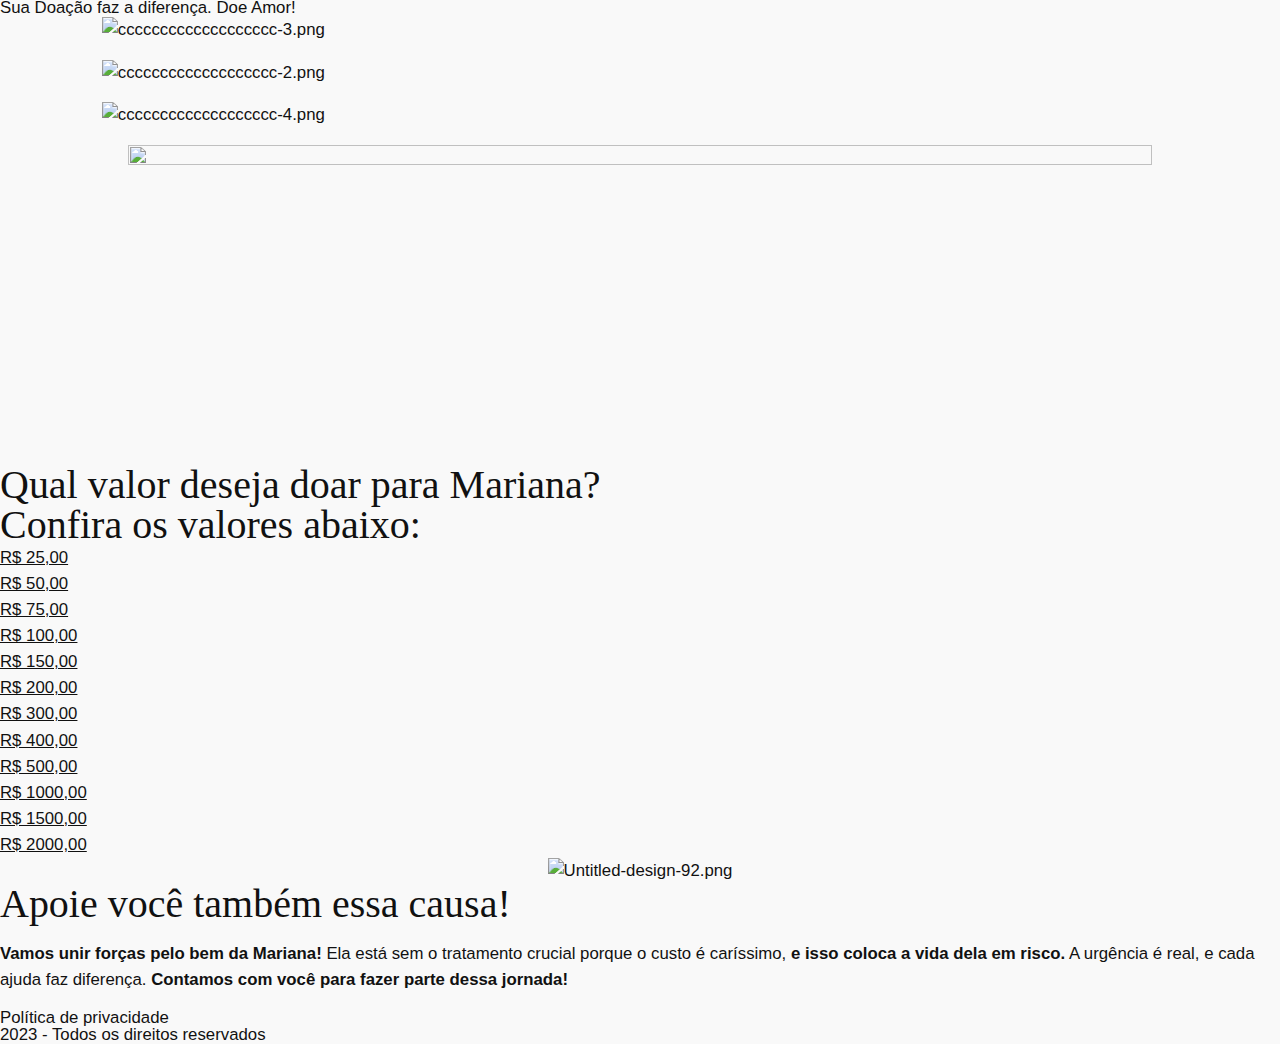
==== commit 0af3bcc0: "Add files via upload" ====
--- a/index.html
+++ b/index.html
@@ -1,414 +1,398 @@
-<!DOCTYPE html><html lang="pt-BR"><head>
-	<meta charset="UTF-8">
-			<title>Ajude Mariana – Mariana precisa de sua ajuda!</title>
-		<meta name="viewport" content="width=device-width, initial-scale=1">
-<meta name="robots" content="max-image-preview:large">
-<title>Ajude Mariana – Mariana precisa de sua ajuda!</title>
-<link rel="alternate" type="application/rss+xml" title="Feed para Ajude Mariana »" href="https://salvemariana.com/feed/">
-<link rel="alternate" type="application/rss+xml" title="Feed de comentários para Ajude Mariana »" href="https://salvemariana.com/comments/feed/">
-<script>
-window._wpemojiSettings = {"baseUrl":"https:\/\/s.w.org\/images\/core\/emoji\/14.0.0\/72x72\/","ext":".png","svgUrl":"https:\/\/s.w.org\/images\/core\/emoji\/14.0.0\/svg\/","svgExt":".svg","source":{"concatemoji":"https:\/\/salvemariana.com\/wp-includes\/js\/wp-emoji-release.min.js?ver=6.4.3"}};
-/*! This file is auto-generated */
-!function(i,n){var o,s,e;function c(e){try{var t={supportTests:e,timestamp:(new Date).valueOf()};sessionStorage.setItem(o,JSON.stringify(t))}catch(e){}}function p(e,t,n){e.clearRect(0,0,e.canvas.width,e.canvas.height),e.fillText(t,0,0);var t=new Uint32Array(e.getImageData(0,0,e.canvas.width,e.canvas.height).data),r=(e.clearRect(0,0,e.canvas.width,e.canvas.height),e.fillText(n,0,0),new Uint32Array(e.getImageData(0,0,e.canvas.width,e.canvas.height).data));return t.every(function(e,t){return e===r[t]})}function u(e,t,n){switch(t){case"flag":return n(e,"\ud83c\udff3\ufe0f\u200d\u26a7\ufe0f","\ud83c\udff3\ufe0f\u200b\u26a7\ufe0f")?!1:!n(e,"\ud83c\uddfa\ud83c\uddf3","\ud83c\uddfa\u200b\ud83c\uddf3")&&!n(e,"\ud83c\udff4\udb40\udc67\udb40\udc62\udb40\udc65\udb40\udc6e\udb40\udc67\udb40\udc7f","\ud83c\udff4\u200b\udb40\udc67\u200b\udb40\udc62\u200b\udb40\udc65\u200b\udb40\udc6e\u200b\udb40\udc67\u200b\udb40\udc7f");case"emoji":return!n(e,"\ud83e\udef1\ud83c\udffb\u200d\ud83e\udef2\ud83c\udfff","\ud83e\udef1\ud83c\udffb\u200b\ud83e\udef2\ud83c\udfff")}return!1}function f(e,t,n){var r="undefined"!=typeof WorkerGlobalScope&&self instanceof WorkerGlobalScope?new OffscreenCanvas(300,150):i.createElement("canvas"),a=r.getContext("2d",{willReadFrequently:!0}),o=(a.textBaseline="top",a.font="600 32px Arial",{});return e.forEach(function(e){o[e]=t(a,e,n)}),o}function t(e){var t=i.createElement("script");t.src=e,t.defer=!0,i.head.appendChild(t)}"undefined"!=typeof Promise&&(o="wpEmojiSettingsSupports",s=["flag","emoji"],n.supports={everything:!0,everythingExceptFlag:!0},e=new Promise(function(e){i.addEventListener("DOMContentLoaded",e,{once:!0})}),new Promise(function(t){var n=function(){try{var e=JSON.parse(sessionStorage.getItem(o));if("object"==typeof e&&"number"==typeof e.timestamp&&(new Date).valueOf()<e.timestamp+604800&&"object"==typeof e.supportTests)return e.supportTests}catch(e){}return null}();if(!n){if("undefined"!=typeof Worker&&"undefined"!=typeof OffscreenCanvas&&"undefined"!=typeof URL&&URL.createObjectURL&&"undefined"!=typeof Blob)try{var e="postMessage("+f.toString()+"("+[JSON.stringify(s),u.toString(),p.toString()].join(",")+"));",r=new Blob([e],{type:"text/javascript"}),a=new Worker(URL.createObjectURL(r),{name:"wpTestEmojiSupports"});return void(a.onmessage=function(e){c(n=e.data),a.terminate(),t(n)})}catch(e){}c(n=f(s,u,p))}t(n)}).then(function(e){for(var t in e)n.supports[t]=e[t],n.supports.everything=n.supports.everything&&n.supports[t],"flag"!==t&&(n.supports.everythingExceptFlag=n.supports.everythingExceptFlag&&n.supports[t]);n.supports.everythingExceptFlag=n.supports.everythingExceptFlag&&!n.supports.flag,n.DOMReady=!1,n.readyCallback=function(){n.DOMReady=!0}}).then(function(){return e}).then(function(){var e;n.supports.everything||(n.readyCallback(),(e=n.source||{}).concatemoji?t(e.concatemoji):e.wpemoji&&e.twemoji&&(t(e.twemoji),t(e.wpemoji)))}))}((window,document),window._wpemojiSettings);
-</script>
-<style id="wp-emoji-styles-inline-css">
-
-	img.wp-smiley, img.emoji {
-		display: inline !important;
-		border: none !important;
-		box-shadow: none !important;
-		height: 1em !important;
-		width: 1em !important;
-		margin: 0 0.07em !important;
-		vertical-align: -0.1em !important;
-		background: none !important;
-		padding: 0 !important;
-	}
-</style>
-<style id="wp-block-library-inline-css">
-:root{--wp-admin-theme-color:#007cba;--wp-admin-theme-color--rgb:0,124,186;--wp-admin-theme-color-darker-10:#006ba1;--wp-admin-theme-color-darker-10--rgb:0,107,161;--wp-admin-theme-color-darker-20:#005a87;--wp-admin-theme-color-darker-20--rgb:0,90,135;--wp-admin-border-width-focus:2px;--wp-block-synced-color:#7a00df;--wp-block-synced-color--rgb:122,0,223}@media (min-resolution:192dpi){:root{--wp-admin-border-width-focus:1.5px}}.wp-element-button{cursor:pointer}:root{--wp--preset--font-size--normal:16px;--wp--preset--font-size--huge:42px}:root .has-very-light-gray-background-color{background-color:#eee}:root .has-very-dark-gray-background-color{background-color:#313131}:root .has-very-light-gray-color{color:#eee}:root .has-very-dark-gray-color{color:#313131}:root .has-vivid-green-cyan-to-vivid-cyan-blue-gradient-background{background:linear-gradient(135deg,#00d084,#0693e3)}:root .has-purple-crush-gradient-background{background:linear-gradient(135deg,#34e2e4,#4721fb 50%,#ab1dfe)}:root .has-hazy-dawn-gradient-background{background:linear-gradient(135deg,#faaca8,#dad0ec)}:root .has-subdued-olive-gradient-background{background:linear-gradient(135deg,#fafae1,#67a671)}:root .has-atomic-cream-gradient-background{background:linear-gradient(135deg,#fdd79a,#004a59)}:root .has-nightshade-gradient-background{background:linear-gradient(135deg,#330968,#31cdcf)}:root .has-midnight-gradient-background{background:linear-gradient(135deg,#020381,#2874fc)}.has-regular-font-size{font-size:1em}.has-larger-font-size{font-size:2.625em}.has-normal-font-size{font-size:var(--wp--preset--font-size--normal)}.has-huge-font-size{font-size:var(--wp--preset--font-size--huge)}.has-text-align-center{text-align:center}.has-text-align-left{text-align:left}.has-text-align-right{text-align:right}#end-resizable-editor-section{display:none}.aligncenter{clear:both}.items-justified-left{justify-content:flex-start}.items-justified-center{justify-content:center}.items-justified-right{justify-content:flex-end}.items-justified-space-between{justify-content:space-between}.screen-reader-text{clip:rect(1px,1px,1px,1px);word-wrap:normal!important;border:0;-webkit-clip-path:inset(50%);clip-path:inset(50%);height:1px;margin:-1px;overflow:hidden;padding:0;position:absolute;width:1px}.screen-reader-text:focus{clip:auto!important;background-color:#ddd;-webkit-clip-path:none;clip-path:none;color:#444;display:block;font-size:1em;height:auto;left:5px;line-height:normal;padding:15px 23px 14px;text-decoration:none;top:5px;width:auto;z-index:100000}html :where(.has-border-color){border-style:solid}html :where([style*=border-top-color]){border-top-style:solid}html :where([style*=border-right-color]){border-right-style:solid}html :where([style*=border-bottom-color]){border-bottom-style:solid}html :where([style*=border-left-color]){border-left-style:solid}html :where([style*=border-width]){border-style:solid}html :where([style*=border-top-width]){border-top-style:solid}html :where([style*=border-right-width]){border-right-style:solid}html :where([style*=border-bottom-width]){border-bottom-style:solid}html :where([style*=border-left-width]){border-left-style:solid}html :where(img[class*=wp-image-]){height:auto;max-width:100%}:where(figure){margin:0 0 1em}html :where(.is-position-sticky){--wp-admin--admin-bar--position-offset:var(--wp-admin--admin-bar--height,0px)}@media screen and (max-width:600px){html :where(.is-position-sticky){--wp-admin--admin-bar--position-offset:0px}}
-</style>
-<style id="global-styles-inline-css">
-body{--wp--preset--color--black: #000000;--wp--preset--color--cyan-bluish-gray: #abb8c3;--wp--preset--color--white: #ffffff;--wp--preset--color--pale-pink: #f78da7;--wp--preset--color--vivid-red: #cf2e2e;--wp--preset--color--luminous-vivid-orange: #ff6900;--wp--preset--color--luminous-vivid-amber: #fcb900;--wp--preset--color--light-green-cyan: #7bdcb5;--wp--preset--color--vivid-green-cyan: #00d084;--wp--preset--color--pale-cyan-blue: #8ed1fc;--wp--preset--color--vivid-cyan-blue: #0693e3;--wp--preset--color--vivid-purple: #9b51e0;--wp--preset--color--base: #f9f9f9;--wp--preset--color--base-2: #ffffff;--wp--preset--color--contrast: #111111;--wp--preset--color--contrast-2: #636363;--wp--preset--color--contrast-3: #A4A4A4;--wp--preset--color--accent: #cfcabe;--wp--preset--color--accent-2: #c2a990;--wp--preset--color--accent-3: #d8613c;--wp--preset--color--accent-4: #b1c5a4;--wp--preset--color--accent-5: #b5bdbc;--wp--preset--gradient--vivid-cyan-blue-to-vivid-purple: linear-gradient(135deg,rgba(6,147,227,1) 0%,rgb(155,81,224) 100%);--wp--preset--gradient--light-green-cyan-to-vivid-green-cyan: linear-gradient(135deg,rgb(122,220,180) 0%,rgb(0,208,130) 100%);--wp--preset--gradient--luminous-vivid-amber-to-luminous-vivid-orange: linear-gradient(135deg,rgba(252,185,0,1) 0%,rgba(255,105,0,1) 100%);--wp--preset--gradient--luminous-vivid-orange-to-vivid-red: linear-gradient(135deg,rgba(255,105,0,1) 0%,rgb(207,46,46) 100%);--wp--preset--gradient--very-light-gray-to-cyan-bluish-gray: linear-gradient(135deg,rgb(238,238,238) 0%,rgb(169,184,195) 100%);--wp--preset--gradient--cool-to-warm-spectrum: linear-gradient(135deg,rgb(74,234,220) 0%,rgb(151,120,209) 20%,rgb(207,42,186) 40%,rgb(238,44,130) 60%,rgb(251,105,98) 80%,rgb(254,248,76) 100%);--wp--preset--gradient--blush-light-purple: linear-gradient(135deg,rgb(255,206,236) 0%,rgb(152,150,240) 100%);--wp--preset--gradient--blush-bordeaux: linear-gradient(135deg,rgb(254,205,165) 0%,rgb(254,45,45) 50%,rgb(107,0,62) 100%);--wp--preset--gradient--luminous-dusk: linear-gradient(135deg,rgb(255,203,112) 0%,rgb(199,81,192) 50%,rgb(65,88,208) 100%);--wp--preset--gradient--pale-ocean: linear-gradient(135deg,rgb(255,245,203) 0%,rgb(182,227,212) 50%,rgb(51,167,181) 100%);--wp--preset--gradient--electric-grass: linear-gradient(135deg,rgb(202,248,128) 0%,rgb(113,206,126) 100%);--wp--preset--gradient--midnight: linear-gradient(135deg,rgb(2,3,129) 0%,rgb(40,116,252) 100%);--wp--preset--gradient--gradient-1: linear-gradient(to bottom, #cfcabe 0%, #F9F9F9 100%);--wp--preset--gradient--gradient-2: linear-gradient(to bottom, #C2A990 0%, #F9F9F9 100%);--wp--preset--gradient--gradient-3: linear-gradient(to bottom, #D8613C 0%, #F9F9F9 100%);--wp--preset--gradient--gradient-4: linear-gradient(to bottom, #B1C5A4 0%, #F9F9F9 100%);--wp--preset--gradient--gradient-5: linear-gradient(to bottom, #B5BDBC 0%, #F9F9F9 100%);--wp--preset--gradient--gradient-6: linear-gradient(to bottom, #A4A4A4 0%, #F9F9F9 100%);--wp--preset--gradient--gradient-7: linear-gradient(to bottom, #cfcabe 50%, #F9F9F9 50%);--wp--preset--gradient--gradient-8: linear-gradient(to bottom, #C2A990 50%, #F9F9F9 50%);--wp--preset--gradient--gradient-9: linear-gradient(to bottom, #D8613C 50%, #F9F9F9 50%);--wp--preset--gradient--gradient-10: linear-gradient(to bottom, #B1C5A4 50%, #F9F9F9 50%);--wp--preset--gradient--gradient-11: linear-gradient(to bottom, #B5BDBC 50%, #F9F9F9 50%);--wp--preset--gradient--gradient-12: linear-gradient(to bottom, #A4A4A4 50%, #F9F9F9 50%);--wp--preset--font-size--small: 0.9rem;--wp--preset--font-size--medium: 1.05rem;--wp--preset--font-size--large: clamp(1.39rem, 1.39rem + ((1vw - 0.2rem) * 0.767), 1.85rem);--wp--preset--font-size--x-large: clamp(1.85rem, 1.85rem + ((1vw - 0.2rem) * 1.083), 2.5rem);--wp--preset--font-size--xx-large: clamp(2.5rem, 2.5rem + ((1vw - 0.2rem) * 1.283), 3.27rem);--wp--preset--font-family--body: "Inter", sans-serif;--wp--preset--font-family--heading: Cardo;--wp--preset--font-family--system-sans-serif: -apple-system, BlinkMacSystemFont, avenir next, avenir, segoe ui, helvetica neue, helvetica, Cantarell, Ubuntu, roboto, noto, arial, sans-serif;--wp--preset--font-family--system-serif: Iowan Old Style, Apple Garamond, Baskerville, Times New Roman, Droid Serif, Times, Source Serif Pro, serif, Apple Color Emoji, Segoe UI Emoji, Segoe UI Symbol;--wp--preset--spacing--10: 1rem;--wp--preset--spacing--20: min(1.5rem, 2vw);--wp--preset--spacing--30: min(2.5rem, 3vw);--wp--preset--spacing--40: min(4rem, 5vw);--wp--preset--spacing--50: min(6.5rem, 8vw);--wp--preset--spacing--60: min(10.5rem, 13vw);--wp--preset--shadow--natural: 6px 6px 9px rgba(0, 0, 0, 0.2);--wp--preset--shadow--deep: 12px 12px 50px rgba(0, 0, 0, 0.4);--wp--preset--shadow--sharp: 6px 6px 0px rgba(0, 0, 0, 0.2);--wp--preset--shadow--outlined: 6px 6px 0px -3px rgba(255, 255, 255, 1), 6px 6px rgba(0, 0, 0, 1);--wp--preset--shadow--crisp: 6px 6px 0px rgba(0, 0, 0, 1);}body { margin: 0;--wp--style--global--content-size: 620px;--wp--style--global--wide-size: 1280px; }.wp-site-blocks { padding-top: var(--wp--style--root--padding-top); padding-bottom: var(--wp--style--root--padding-bottom); }.has-global-padding { padding-right: var(--wp--style--root--padding-right); padding-left: var(--wp--style--root--padding-left); }.has-global-padding :where(.has-global-padding:not(.wp-block-block)) { padding-right: 0; padding-left: 0; }.has-global-padding > .alignfull { margin-right: calc(var(--wp--style--root--padding-right) * -1); margin-left: calc(var(--wp--style--root--padding-left) * -1); }.has-global-padding :where(.has-global-padding:not(.wp-block-block)) > .alignfull { margin-right: 0; margin-left: 0; }.has-global-padding > .alignfull:where(:not(.has-global-padding):not(.is-layout-flex):not(.is-layout-grid)) > :where([class*="wp-block-"]:not(.alignfull):not([class*="__"]),p,h1,h2,h3,h4,h5,h6,ul,ol) { padding-right: var(--wp--style--root--padding-right); padding-left: var(--wp--style--root--padding-left); }.has-global-padding :where(.has-global-padding) > .alignfull:where(:not(.has-global-padding)) > :where([class*="wp-block-"]:not(.alignfull):not([class*="__"]),p,h1,h2,h3,h4,h5,h6,ul,ol) { padding-right: 0; padding-left: 0; }.wp-site-blocks > .alignleft { float: left; margin-right: 2em; }.wp-site-blocks > .alignright { float: right; margin-left: 2em; }.wp-site-blocks > .aligncenter { justify-content: center; margin-left: auto; margin-right: auto; }:where(.wp-site-blocks) > * { margin-block-start: 1.2rem; margin-block-end: 0; }:where(.wp-site-blocks) > :first-child:first-child { margin-block-start: 0; }:where(.wp-site-blocks) > :last-child:last-child { margin-block-end: 0; }body { --wp--style--block-gap: 1.2rem; }:where(body .is-layout-flow)  > :first-child:first-child{margin-block-start: 0;}:where(body .is-layout-flow)  > :last-child:last-child{margin-block-end: 0;}:where(body .is-layout-flow)  > *{margin-block-start: 1.2rem;margin-block-end: 0;}:where(body .is-layout-constrained)  > :first-child:first-child{margin-block-start: 0;}:where(body .is-layout-constrained)  > :last-child:last-child{margin-block-end: 0;}:where(body .is-layout-constrained)  > *{margin-block-start: 1.2rem;margin-block-end: 0;}:where(body .is-layout-flex) {gap: 1.2rem;}:where(body .is-layout-grid) {gap: 1.2rem;}body .is-layout-flow > .alignleft{float: left;margin-inline-start: 0;margin-inline-end: 2em;}body .is-layout-flow > .alignright{float: right;margin-inline-start: 2em;margin-inline-end: 0;}body .is-layout-flow > .aligncenter{margin-left: auto !important;margin-right: auto !important;}body .is-layout-constrained > .alignleft{float: left;margin-inline-start: 0;margin-inline-end: 2em;}body .is-layout-constrained > .alignright{float: right;margin-inline-start: 2em;margin-inline-end: 0;}body .is-layout-constrained > .aligncenter{margin-left: auto !important;margin-right: auto !important;}body .is-layout-constrained > :where(:not(.alignleft):not(.alignright):not(.alignfull)){max-width: var(--wp--style--global--content-size);margin-left: auto !important;margin-right: auto !important;}body .is-layout-constrained > .alignwide{max-width: var(--wp--style--global--wide-size);}body .is-layout-flex{display: flex;}body .is-layout-flex{flex-wrap: wrap;align-items: center;}body .is-layout-flex > *{margin: 0;}body .is-layout-grid{display: grid;}body .is-layout-grid > *{margin: 0;}body{background-color: var(--wp--preset--color--base);color: var(--wp--preset--color--contrast);font-family: var(--wp--preset--font-family--body);font-size: var(--wp--preset--font-size--medium);font-style: normal;font-weight: 400;line-height: 1.55;--wp--style--root--padding-top: 0px;--wp--style--root--padding-right: var(--wp--preset--spacing--50);--wp--style--root--padding-bottom: 0px;--wp--style--root--padding-left: var(--wp--preset--spacing--50);}a:where(:not(.wp-element-button)){color: var(--wp--preset--color--contrast);text-decoration: underline;}a:where(:not(.wp-element-button)):hover{text-decoration: none;}h1, h2, h3, h4, h5, h6{color: var(--wp--preset--color--contrast);font-family: var(--wp--preset--font-family--heading);font-weight: 400;line-height: 1.2;}h1{font-size: var(--wp--preset--font-size--xx-large);line-height: 1.15;}h2{font-size: var(--wp--preset--font-size--x-large);}h3{font-size: var(--wp--preset--font-size--large);}h4{font-size: clamp(1.1rem, 1.1rem + ((1vw - 0.2rem) * 0.767), 1.5rem);}h5{font-size: var(--wp--preset--font-size--medium);}h6{font-size: var(--wp--preset--font-size--small);}.wp-element-button, .wp-block-button__link{background-color: var(--wp--preset--color--contrast);border-radius: .33rem;border-color: var(--wp--preset--color--contrast);border-width: 0;color: var(--wp--preset--color--base);font-family: inherit;font-size: var(--wp--preset--font-size--small);font-style: normal;font-weight: 500;line-height: inherit;padding-top: 0.6rem;padding-right: 1rem;padding-bottom: 0.6rem;padding-left: 1rem;text-decoration: none;}.wp-element-button:hover, .wp-block-button__link:hover{background-color: var(--wp--preset--color--contrast-2);border-color: var(--wp--preset--color--contrast-2);color: var(--wp--preset--color--base);}.wp-element-button:focus, .wp-block-button__link:focus{background-color: var(--wp--preset--color--contrast-2);border-color: var(--wp--preset--color--contrast-2);color: var(--wp--preset--color--base);outline-color: var(--wp--preset--color--contrast);outline-offset: 2px;outline-style: dotted;outline-width: 1px;}.wp-element-button:active, .wp-block-button__link:active{background-color: var(--wp--preset--color--contrast);color: var(--wp--preset--color--base);}.wp-element-caption, .wp-block-audio figcaption, .wp-block-embed figcaption, .wp-block-gallery figcaption, .wp-block-image figcaption, .wp-block-table figcaption, .wp-block-video figcaption{color: var(--wp--preset--color--contrast-2);font-family: var(--wp--preset--font-family--body);font-size: 0.8rem;}.has-black-color{color: var(--wp--preset--color--black) !important;}.has-cyan-bluish-gray-color{color: var(--wp--preset--color--cyan-bluish-gray) !important;}.has-white-color{color: var(--wp--preset--color--white) !important;}.has-pale-pink-color{color: var(--wp--preset--color--pale-pink) !important;}.has-vivid-red-color{color: var(--wp--preset--color--vivid-red) !important;}.has-luminous-vivid-orange-color{color: var(--wp--preset--color--luminous-vivid-orange) !important;}.has-luminous-vivid-amber-color{color: var(--wp--preset--color--luminous-vivid-amber) !important;}.has-light-green-cyan-color{color: var(--wp--preset--color--light-green-cyan) !important;}.has-vivid-green-cyan-color{color: var(--wp--preset--color--vivid-green-cyan) !important;}.has-pale-cyan-blue-color{color: var(--wp--preset--color--pale-cyan-blue) !important;}.has-vivid-cyan-blue-color{color: var(--wp--preset--color--vivid-cyan-blue) !important;}.has-vivid-purple-color{color: var(--wp--preset--color--vivid-purple) !important;}.has-base-color{color: var(--wp--preset--color--base) !important;}.has-base-2-color{color: var(--wp--preset--color--base-2) !important;}.has-contrast-color{color: var(--wp--preset--color--contrast) !important;}.has-contrast-2-color{color: var(--wp--preset--color--contrast-2) !important;}.has-contrast-3-color{color: var(--wp--preset--color--contrast-3) !important;}.has-accent-color{color: var(--wp--preset--color--accent) !important;}.has-accent-2-color{color: var(--wp--preset--color--accent-2) !important;}.has-accent-3-color{color: var(--wp--preset--color--accent-3) !important;}.has-accent-4-color{color: var(--wp--preset--color--accent-4) !important;}.has-accent-5-color{color: var(--wp--preset--color--accent-5) !important;}.has-black-background-color{background-color: var(--wp--preset--color--black) !important;}.has-cyan-bluish-gray-background-color{background-color: var(--wp--preset--color--cyan-bluish-gray) !important;}.has-white-background-color{background-color: var(--wp--preset--color--white) !important;}.has-pale-pink-background-color{background-color: var(--wp--preset--color--pale-pink) !important;}.has-vivid-red-background-color{background-color: var(--wp--preset--color--vivid-red) !important;}.has-luminous-vivid-orange-background-color{background-color: var(--wp--preset--color--luminous-vivid-orange) !important;}.has-luminous-vivid-amber-background-color{background-color: var(--wp--preset--color--luminous-vivid-amber) !important;}.has-light-green-cyan-background-color{background-color: var(--wp--preset--color--light-green-cyan) !important;}.has-vivid-green-cyan-background-color{background-color: var(--wp--preset--color--vivid-green-cyan) !important;}.has-pale-cyan-blue-background-color{background-color: var(--wp--preset--color--pale-cyan-blue) !important;}.has-vivid-cyan-blue-background-color{background-color: var(--wp--preset--color--vivid-cyan-blue) !important;}.has-vivid-purple-background-color{background-color: var(--wp--preset--color--vivid-purple) !important;}.has-base-background-color{background-color: var(--wp--preset--color--base) !important;}.has-base-2-background-color{background-color: var(--wp--preset--color--base-2) !important;}.has-contrast-background-color{background-color: var(--wp--preset--color--contrast) !important;}.has-contrast-2-background-color{background-color: var(--wp--preset--color--contrast-2) !important;}.has-contrast-3-background-color{background-color: var(--wp--preset--color--contrast-3) !important;}.has-accent-background-color{background-color: var(--wp--preset--color--accent) !important;}.has-accent-2-background-color{background-color: var(--wp--preset--color--accent-2) !important;}.has-accent-3-background-color{background-color: var(--wp--preset--color--accent-3) !important;}.has-accent-4-background-color{background-color: var(--wp--preset--color--accent-4) !important;}.has-accent-5-background-color{background-color: var(--wp--preset--color--accent-5) !important;}.has-black-border-color{border-color: var(--wp--preset--color--black) !important;}.has-cyan-bluish-gray-border-color{border-color: var(--wp--preset--color--cyan-bluish-gray) !important;}.has-white-border-color{border-color: var(--wp--preset--color--white) !important;}.has-pale-pink-border-color{border-color: var(--wp--preset--color--pale-pink) !important;}.has-vivid-red-border-color{border-color: var(--wp--preset--color--vivid-red) !important;}.has-luminous-vivid-orange-border-color{border-color: var(--wp--preset--color--luminous-vivid-orange) !important;}.has-luminous-vivid-amber-border-color{border-color: var(--wp--preset--color--luminous-vivid-amber) !important;}.has-light-green-cyan-border-color{border-color: var(--wp--preset--color--light-green-cyan) !important;}.has-vivid-green-cyan-border-color{border-color: var(--wp--preset--color--vivid-green-cyan) !important;}.has-pale-cyan-blue-border-color{border-color: var(--wp--preset--color--pale-cyan-blue) !important;}.has-vivid-cyan-blue-border-color{border-color: var(--wp--preset--color--vivid-cyan-blue) !important;}.has-vivid-purple-border-color{border-color: var(--wp--preset--color--vivid-purple) !important;}.has-base-border-color{border-color: var(--wp--preset--color--base) !important;}.has-base-2-border-color{border-color: var(--wp--preset--color--base-2) !important;}.has-contrast-border-color{border-color: var(--wp--preset--color--contrast) !important;}.has-contrast-2-border-color{border-color: var(--wp--preset--color--contrast-2) !important;}.has-contrast-3-border-color{border-color: var(--wp--preset--color--contrast-3) !important;}.has-accent-border-color{border-color: var(--wp--preset--color--accent) !important;}.has-accent-2-border-color{border-color: var(--wp--preset--color--accent-2) !important;}.has-accent-3-border-color{border-color: var(--wp--preset--color--accent-3) !important;}.has-accent-4-border-color{border-color: var(--wp--preset--color--accent-4) !important;}.has-accent-5-border-color{border-color: var(--wp--preset--color--accent-5) !important;}.has-vivid-cyan-blue-to-vivid-purple-gradient-background{background: var(--wp--preset--gradient--vivid-cyan-blue-to-vivid-purple) !important;}.has-light-green-cyan-to-vivid-green-cyan-gradient-background{background: var(--wp--preset--gradient--light-green-cyan-to-vivid-green-cyan) !important;}.has-luminous-vivid-amber-to-luminous-vivid-orange-gradient-background{background: var(--wp--preset--gradient--luminous-vivid-amber-to-luminous-vivid-orange) !important;}.has-luminous-vivid-orange-to-vivid-red-gradient-background{background: var(--wp--preset--gradient--luminous-vivid-orange-to-vivid-red) !important;}.has-very-light-gray-to-cyan-bluish-gray-gradient-background{background: var(--wp--preset--gradient--very-light-gray-to-cyan-bluish-gray) !important;}.has-cool-to-warm-spectrum-gradient-background{background: var(--wp--preset--gradient--cool-to-warm-spectrum) !important;}.has-blush-light-purple-gradient-background{background: var(--wp--preset--gradient--blush-light-purple) !important;}.has-blush-bordeaux-gradient-background{background: var(--wp--preset--gradient--blush-bordeaux) !important;}.has-luminous-dusk-gradient-background{background: var(--wp--preset--gradient--luminous-dusk) !important;}.has-pale-ocean-gradient-background{background: var(--wp--preset--gradient--pale-ocean) !important;}.has-electric-grass-gradient-background{background: var(--wp--preset--gradient--electric-grass) !important;}.has-midnight-gradient-background{background: var(--wp--preset--gradient--midnight) !important;}.has-gradient-1-gradient-background{background: var(--wp--preset--gradient--gradient-1) !important;}.has-gradient-2-gradient-background{background: var(--wp--preset--gradient--gradient-2) !important;}.has-gradient-3-gradient-background{background: var(--wp--preset--gradient--gradient-3) !important;}.has-gradient-4-gradient-background{background: var(--wp--preset--gradient--gradient-4) !important;}.has-gradient-5-gradient-background{background: var(--wp--preset--gradient--gradient-5) !important;}.has-gradient-6-gradient-background{background: var(--wp--preset--gradient--gradient-6) !important;}.has-gradient-7-gradient-background{background: var(--wp--preset--gradient--gradient-7) !important;}.has-gradient-8-gradient-background{background: var(--wp--preset--gradient--gradient-8) !important;}.has-gradient-9-gradient-background{background: var(--wp--preset--gradient--gradient-9) !important;}.has-gradient-10-gradient-background{background: var(--wp--preset--gradient--gradient-10) !important;}.has-gradient-11-gradient-background{background: var(--wp--preset--gradient--gradient-11) !important;}.has-gradient-12-gradient-background{background: var(--wp--preset--gradient--gradient-12) !important;}.has-small-font-size{font-size: var(--wp--preset--font-size--small) !important;}.has-medium-font-size{font-size: var(--wp--preset--font-size--medium) !important;}.has-large-font-size{font-size: var(--wp--preset--font-size--large) !important;}.has-x-large-font-size{font-size: var(--wp--preset--font-size--x-large) !important;}.has-xx-large-font-size{font-size: var(--wp--preset--font-size--xx-large) !important;}.has-body-font-family{font-family: var(--wp--preset--font-family--body) !important;}.has-heading-font-family{font-family: var(--wp--preset--font-family--heading) !important;}.has-system-sans-serif-font-family{font-family: var(--wp--preset--font-family--system-sans-serif) !important;}.has-system-serif-font-family{font-family: var(--wp--preset--font-family--system-serif) !important;}
-.wp-block-calendar.wp-block-calendar table:where(:not(.has-text-color)) th{background-color:var(--wp--preset--color--contrast-2);color:var(--wp--preset--color--base);border-color:var(--wp--preset--color--contrast-2)}.wp-block-calendar table:where(:not(.has-text-color)) td{border-color:var(--wp--preset--color--contrast-2)}.wp-block-categories{}.wp-block-categories{list-style-type:none;}.wp-block-categories li{margin-bottom: 0.5rem;}.wp-block-post-comments-form{}.wp-block-post-comments-form textarea, .wp-block-post-comments-form input{border-radius:.33rem}.wp-block-loginout{}.wp-block-loginout input{border-radius:.33rem;padding:calc(0.667em + 2px);border:1px solid #949494;}.wp-block-post-terms{}.wp-block-post-terms .wp-block-post-terms__prefix{color: var(--wp--preset--color--contrast-2);}.wp-block-query-title{}.wp-block-query-title span{font-style: italic;}.wp-block-quote{}.wp-block-quote :where(p){margin-block-start:0;margin-block-end:calc(var(--wp--preset--spacing--10) + 0.5rem);}.wp-block-quote :where(:last-child){margin-block-end:0;}.wp-block-quote.has-text-align-right.is-style-plain, .rtl .is-style-plain.wp-block-quote:not(.has-text-align-center):not(.has-text-align-left){border-width: 0 2px 0 0;padding-left:calc(var(--wp--preset--spacing--20) + 0.5rem);padding-right:calc(var(--wp--preset--spacing--20) + 0.5rem);}.wp-block-quote.has-text-align-left.is-style-plain, body:not(.rtl) .is-style-plain.wp-block-quote:not(.has-text-align-center):not(.has-text-align-right){border-width: 0 0 0 2px;padding-left:calc(var(--wp--preset--spacing--20) + 0.5rem);padding-right:calc(var(--wp--preset--spacing--20) + 0.5rem)}.wp-block-search{}.wp-block-search .wp-block-search__input{border-radius:.33rem}.wp-block-separator{}.wp-block-separator:not(.is-style-wide):not(.is-style-dots):not(.alignwide):not(.alignfull){width: var(--wp--preset--spacing--60)}
-</style>
-<style id="wp-block-template-skip-link-inline-css">
-
-		.skip-link.screen-reader-text {
-			border: 0;
-			clip: rect(1px,1px,1px,1px);
-			clip-path: inset(50%);
-			height: 1px;
-			margin: -1px;
-			overflow: hidden;
-			padding: 0;
-			position: absolute !important;
-			width: 1px;
-			word-wrap: normal !important;
-		}
-
-		.skip-link.screen-reader-text:focus {
-			background-color: #eee;
-			clip: auto !important;
-			clip-path: none;
-			color: #444;
-			display: block;
-			font-size: 1em;
-			height: auto;
-			left: 5px;
-			line-height: normal;
-			padding: 15px 23px 14px;
-			text-decoration: none;
-			top: 5px;
-			width: auto;
-			z-index: 100000;
-		}
-</style>
-<link rel="stylesheet" id="elementor-frontend-css" href="wp-content/plugins/elementor/assets/css/frontend-lite.min_ver%3D3.18.3.css" media="all">
-<link rel="stylesheet" id="swiper-css" href="wp-content/plugins/elementor/assets/lib/swiper/v8/css/swiper.min_ver%3D8.4.5.css" media="all">
-<link rel="stylesheet" id="elementor-post-6-css" href="wp-content/uploads/elementor/css/post-6_ver%3D1705807252.css" media="all">
-<link rel="stylesheet" id="elementor-pro-css" href="wp-content/plugins/pro-elements/assets/css/frontend-lite.min_ver%3D3.6.4.css" media="all">
-<link rel="stylesheet" id="elementor-global-css" href="wp-content/uploads/elementor/css/global_ver%3D1705807829.css" media="all">
-<link rel="stylesheet" id="elementor-post-8-css" href="wp-content/uploads/elementor/css/post-8_ver%3D1706007465.css" media="all">
-<link rel="stylesheet" id="google-fonts-1-css" href="https://fonts.googleapis.com/css?family=Roboto%3A100%2C100italic%2C200%2C200italic%2C300%2C300italic%2C400%2C400italic%2C500%2C500italic%2C600%2C600italic%2C700%2C700italic%2C800%2C800italic%2C900%2C900italic%7CRoboto+Slab%3A100%2C100italic%2C200%2C200italic%2C300%2C300italic%2C400%2C400italic%2C500%2C500italic%2C600%2C600italic%2C700%2C700italic%2C800%2C800italic%2C900%2C900italic&amp;display=swap&amp;ver=6.4.3" media="all">
-<link rel="preconnect" href="https://fonts.gstatic.com/" crossorigin=""><link rel="https://api.w.org/" href="https://salvemariana.com/wp-json/"><link rel="alternate" type="application/json" href="https://salvemariana.com/wp-json/wp/v2/pages/8"><link rel="EditURI" type="application/rsd+xml" title="RSD" href="https://salvemariana.com/xmlrpc.php?rsd">
-<meta name="generator" content="WordPress 6.4.3">
-<link rel="canonical" href="https://salvemariana.com/">
-<link rel="shortlink" href="https://salvemariana.com/">
-<link rel="alternate" type="application/json+oembed" href="https://salvemariana.com/wp-json/oembed/1.0/embed?url=https%3A%2F%2Fsalvemariana.com%2F">
-<link rel="alternate" type="text/xml+oembed" href="https://salvemariana.com/wp-json/oembed/1.0/embed?url=https%3A%2F%2Fsalvemariana.com%2F&amp;format=xml">
-<meta name="generator" content="Elementor 3.18.3; features: e_dom_optimization, e_optimized_assets_loading, e_optimized_css_loading, e_font_icon_svg, additional_custom_breakpoints, block_editor_assets_optimize, e_image_loading_optimization; settings: css_print_method-external, google_font-enabled, font_display-swap">
-<style id="wp-fonts-local">
-@font-face{font-family:Inter;font-style:normal;font-weight:300 900;font-display:fallback;src:url('wp-content/themes/twentytwentyfour/assets/fonts/inter/Inter-VariableFont_slnt%2Cwght.woff2') format('woff2');font-stretch:normal;}
-@font-face{font-family:Cardo;font-style:normal;font-weight:400;font-display:fallback;src:url('wp-content/themes/twentytwentyfour/assets/fonts/cardo/cardo_normal_400.woff2') format('woff2');}
-@font-face{font-family:Cardo;font-style:italic;font-weight:400;font-display:fallback;src:url('wp-content/themes/twentytwentyfour/assets/fonts/cardo/cardo_italic_400.woff2') format('woff2');}
-@font-face{font-family:Cardo;font-style:normal;font-weight:700;font-display:fallback;src:url('wp-content/themes/twentytwentyfour/assets/fonts/cardo/cardo_normal_700.woff2') format('woff2');}
-</style>
-	<meta name="viewport" content="width=device-width, initial-scale=1.0, viewport-fit=cover"></head>
-<body class="home page-template page-template-elementor_canvas page page-id-8 wp-embed-responsive elementor-default elementor-template-canvas elementor-kit-6 elementor-page elementor-page-8">
-			<div data-elementor-type="wp-page" data-elementor-id="8" class="elementor elementor-8">
-							<div class="elementor-element elementor-element-2c1bbc6c e-flex e-con-boxed e-con e-parent" data-id="2c1bbc6c" data-element_type="container" data-settings="{&quot;background_background&quot;:&quot;classic&quot;,&quot;content_width&quot;:&quot;boxed&quot;}" data-core-v316-plus="true">
-					<div class="e-con-inner">
-				<div class="elementor-element elementor-element-31790019 elementor-widget elementor-widget-heading" data-id="31790019" data-element_type="widget" data-widget_type="heading.default">
-				<div class="elementor-widget-container">
-			<style>/*! elementor - v3.18.0 - 20-12-2023 */
-.elementor-heading-title{padding:0;margin:0;line-height:1}.elementor-widget-heading .elementor-heading-title[class*=elementor-size-]>a{color:inherit;font-size:inherit;line-height:inherit}.elementor-widget-heading .elementor-heading-title.elementor-size-small{font-size:15px}.elementor-widget-heading .elementor-heading-title.elementor-size-medium{font-size:19px}.elementor-widget-heading .elementor-heading-title.elementor-size-large{font-size:29px}.elementor-widget-heading .elementor-heading-title.elementor-size-xl{font-size:39px}.elementor-widget-heading .elementor-heading-title.elementor-size-xxl{font-size:59px}</style><div class="elementor-heading-title elementor-size-default">Sua Doação faz a diferença. Doe Amor!</div>		</div>
-				</div>
-					</div>
-				</div>
-		<div class="elementor-element elementor-element-44780717 e-flex e-con-boxed e-con e-parent" data-id="44780717" data-element_type="container" data-settings="{&quot;content_width&quot;:&quot;boxed&quot;}" data-core-v316-plus="true">
-					<div class="e-con-inner">
-				<div class="elementor-element elementor-element-5a40023c elementor-widget elementor-widget-heading" data-id="5a40023c" data-element_type="widget" data-widget_type="heading.default">
-				<div class="elementor-widget-container">
-			<h2 class="elementor-heading-title elementor-size-default">Ajude a Mariana a fazer o único tratamento que pode salva-la.</h2>		</div>
-				</div>
-				<div class="elementor-element elementor-element-2eb59dba elementor-widget elementor-widget-text-editor" data-id="2eb59dba" data-element_type="widget" data-widget_type="text-editor.default">
-				<div class="elementor-widget-container">
-			<style>/*! elementor - v3.18.0 - 20-12-2023 */
-.elementor-widget-text-editor.elementor-drop-cap-view-stacked .elementor-drop-cap{background-color:#69727d;color:#fff}.elementor-widget-text-editor.elementor-drop-cap-view-framed .elementor-drop-cap{color:#69727d;border:3px solid;background-color:transparent}.elementor-widget-text-editor:not(.elementor-drop-cap-view-default) .elementor-drop-cap{margin-top:8px}.elementor-widget-text-editor:not(.elementor-drop-cap-view-default) .elementor-drop-cap-letter{width:1em;height:1em}.elementor-widget-text-editor .elementor-drop-cap{float:left;text-align:center;line-height:1;font-size:50px}.elementor-widget-text-editor .elementor-drop-cap-letter{display:inline-block}</style>				<div class="row flex-center"><div class="grid-8 grid-sm-12 grid-xs-12 aos-init aos-animate" data-aos="fade-up" data-aos-offset="0"><div class="row flex-center"><div class="grid-8 grid-sm-12 grid-xs-12" data-aos="fade-up" data-aos-offset="0"><p><strong>Meu mundo desabou</strong> em 19 de Dezembro de 2022, minha filha <strong>Mariana</strong> foi diagnosticada com uma condição fatal conhecida como <strong>câncer de neuroblastoma.</strong> Essa doença afeta aproximadamente 1 em cada 10.000 crianças.</p></div></div></div></div>						</div>
-				</div>
-				<div class="elementor-element elementor-element-5a85eea elementor-widget elementor-widget-image" data-id="5a85eea" data-element_type="widget" data-widget_type="image.default">
-				<div class="elementor-widget-container">
-			<style>/*! elementor - v3.18.0 - 20-12-2023 */
-.elementor-widget-image{text-align:center}.elementor-widget-image a{display:inline-block}.elementor-widget-image a img[src$=".svg"]{width:48px}.elementor-widget-image img{vertical-align:middle;display:inline-block}</style>												<img fetchpriority="high" decoding="async" width="2160" height="1080" src="wp-content/uploads/2024/01/Untitled-design-93.png" class="attachment-full size-full wp-image-27" alt="" srcset="wp-content/uploads/2024/01/Untitled-design-93.png 2160w, wp-content/uploads/2024/01/Untitled-design-93-300x150.png 300w, wp-content/uploads/2024/01/Untitled-design-93-1024x512.png 1024w, wp-content/uploads/2024/01/Untitled-design-93-768x384.png 768w, wp-content/uploads/2024/01/Untitled-design-93-1536x768.png 1536w, wp-content/uploads/2024/01/Untitled-design-93-2048x1024.png 2048w" sizes="(max-width: 2160px) 100vw, 2160px">															</div>
-				</div>
-				<div class="elementor-element elementor-element-b5a99e3 elementor-widget elementor-widget-heading" data-id="b5a99e3" data-element_type="widget" data-widget_type="heading.default">
-				<div class="elementor-widget-container">
-			<h2 class="elementor-heading-title elementor-size-default">Preciso arrecadar 3 milhões e meio de reais urgentemente.</h2>		</div>
-				</div>
-				<div class="elementor-element elementor-element-43d4b3fa elementor-widget elementor-widget-text-editor" data-id="43d4b3fa" data-element_type="widget" data-widget_type="text-editor.default">
-				<div class="elementor-widget-container">
-							<div class="row flex-center"><div class="grid-8 grid-sm-12 grid-xs-12 aos-init aos-animate" data-aos="fade-up" data-aos-offset="0"><p>Desde o diagnóstico, iniciei uma incansável busca pela cura. <strong>Mariana</strong> está no início de um tratamento delicado, tendo enfrentado já 16 sessões de quimioterapia e uma série de exames minuciosos.</p><p>O próximo passo é um autotransplante de medula óssea, <strong>seguido pela necessidade crucial</strong> de uma medicação super cara, a <strong>Betadinutuximabe (Qarziba)</strong>, cujo custo pode atingir a marca de <strong>R$ 3,5 milhões</strong> na dosagem recomendada.</p><p>Preciso <strong>urgente </strong>dar esse remédio para a Mariana usar <strong>antes de completar 7 anos de idade.</strong></p></div></div>						</div>
-				</div>
-				<div class="elementor-element elementor-element-4b2144b8 elementor-widget elementor-widget-image" data-id="4b2144b8" data-element_type="widget" data-widget_type="image.default">
-				<div class="elementor-widget-container">
-															<img decoding="async" width="1080" height="1080" src="wp-content/uploads/2024/01/ccccccccccccccccccc-1.png" class="attachment-full size-full wp-image-28" alt="" srcset="wp-content/uploads/2024/01/ccccccccccccccccccc-1.png 1080w, wp-content/uploads/2024/01/ccccccccccccccccccc-1-300x300.png 300w, wp-content/uploads/2024/01/ccccccccccccccccccc-1-1024x1024.png 1024w, wp-content/uploads/2024/01/ccccccccccccccccccc-1-150x150.png 150w, wp-content/uploads/2024/01/ccccccccccccccccccc-1-768x768.png 768w" sizes="(max-width: 1080px) 100vw, 1080px">															</div>
-				</div>
-				<div class="elementor-element elementor-element-4efc1075 elementor-widget elementor-widget-heading" data-id="4efc1075" data-element_type="widget" data-widget_type="heading.default">
-				<div class="elementor-widget-container">
-			<h2 class="elementor-heading-title elementor-size-default">Como descobri o neuroblastoma</h2>		</div>
-				</div>
-				<div class="elementor-element elementor-element-42d0b997 elementor-widget elementor-widget-text-editor" data-id="42d0b997" data-element_type="widget" data-widget_type="text-editor.default">
-				<div class="elementor-widget-container">
-							<div class="row flex-center"><div class="grid-8 grid-sm-12 grid-xs-12 aos-init aos-animate" data-aos="fade-up" data-aos-offset="0"><p><strong>Meu nome é Bianca.</strong>&nbsp;Minha vida sempre foi uma jornada de desafios, mas a minha maior alegria é cuidar do meu pequeno raio de sol, a&nbsp;<strong>Mariana</strong>.</p><p>Mas cheia de amor para dar, eu faço o meu melhor para garantir que ela tenha tudo o que precisa. A cada gargalhada dela, eu encontrava forças para seguir em frente.</p></div></div>						</div>
-				</div>
-				<div class="elementor-element elementor-element-d928832 elementor-widget elementor-widget-text-editor" data-id="d928832" data-element_type="widget" data-widget_type="text-editor.default">
-				<div class="elementor-widget-container">
-							<div class="row flex-center"><div class="grid-8 grid-sm-12 grid-xs-12 aos-init aos-animate" data-aos="fade-up" data-aos-offset="0"><div class="row flex-center"><div class="grid-8 grid-sm-12 grid-xs-12 aos-init aos-animate" data-aos="fade-up" data-aos-offset="0"><p>Mas um dia, as coisas começaram a mudar. <strong>Mariana</strong>, que costumava ser tão cheia de energia, começou a ficar cansada demais, ter perda de apetite e de peso conforme os dias, inchaços no abdômen, e a alegria dela deu lugar a uma tristeza que me cortava o coração. Eu sabia que algo não estava certo. As idas ao médico se tornaram frequentes, e eu sentia o peso da incerteza em cada consulta.</p></div></div></div></div>						</div>
-				</div>
-				<div class="elementor-element elementor-element-510ddd23 elementor-widget elementor-widget-heading" data-id="510ddd23" data-element_type="widget" data-widget_type="heading.default">
-				<div class="elementor-widget-container">
-			<h4 class="elementor-heading-title elementor-size-default">Após vários exames, os médicos diagnosticaram a Mariana com Neuroblastoma, um tipo de câncer infantil, a qual o grau ainda não foi diagnosticado.​</h4>		</div>
-				</div>
-				<div class="elementor-element elementor-element-79b2d12e elementor-widget elementor-widget-heading" data-id="79b2d12e" data-element_type="widget" data-widget_type="heading.default">
-				<div class="elementor-widget-container">
-			<h2 class="elementor-heading-title elementor-size-default">Neuroblastoma é extremamente fatal!</h2>		</div>
-				</div>
-				<div class="elementor-element elementor-element-1098f3fc elementor-widget elementor-widget-text-editor" data-id="1098f3fc" data-element_type="widget" data-widget_type="text-editor.default">
-				<div class="elementor-widget-container">
-							<div class="row flex-center"><div class="grid-8 grid-sm-12 grid-xs-12 aos-init aos-animate" data-aos="fade-up" data-aos-offset="0"><p>O neuroblastoma <b>é um tumor maligno</b>, se não for tratada rapido, pode ser fatal para a minha filha.</p></div></div>						</div>
-				</div>
-				<div class="elementor-element elementor-element-a2845b6 elementor-widget elementor-widget-heading" data-id="a2845b6" data-element_type="widget" data-widget_type="heading.default">
-				<div class="elementor-widget-container">
-			<h4 class="elementor-heading-title elementor-size-default">Cerca de 68% dos pacientes morrem antes dos dois anos; e 84% antes dos sete anos de idade.</h4>		</div>
-				</div>
-				<div class="elementor-element elementor-element-6ae6cc82 elementor-widget elementor-widget-image" data-id="6ae6cc82" data-element_type="widget" data-widget_type="image.default">
-				<div class="elementor-widget-container">
-															<img decoding="async" width="1080" height="1080" src="wp-content/uploads/2024/01/ccccccccccccccccccc-2.png" class="attachment-full size-full wp-image-12" alt="" srcset="wp-content/uploads/2024/01/ccccccccccccccccccc-2.png 1080w, wp-content/uploads/2024/01/ccccccccccccccccccc-2-300x300.png 300w, wp-content/uploads/2024/01/ccccccccccccccccccc-2-1024x1024.png 1024w, wp-content/uploads/2024/01/ccccccccccccccccccc-2-150x150.png 150w, wp-content/uploads/2024/01/ccccccccccccccccccc-2-768x768.png 768w" sizes="(max-width: 1080px) 100vw, 1080px">															</div>
-				</div>
-				<div class="elementor-element elementor-element-2263fb2 elementor-widget elementor-widget-text-editor" data-id="2263fb2" data-element_type="widget" data-widget_type="text-editor.default">
-				<div class="elementor-widget-container">
-							<div class="row flex-center"><div class="grid-8 grid-sm-12 grid-xs-12 aos-init aos-animate" data-aos="fade-up" data-aos-offset="0"><div class="row flex-center"><div class="grid-8 grid-sm-12 grid-xs-12 aos-init aos-animate" data-aos="fade-up" data-aos-offset="0"><p><strong>Os dias no hospital se tornaram a nossa nova realidade.</strong> As sessões de quimioterapia, os exames invasivos, <strong>cada agulha que toca minha filha parece atingir o meu coração.</strong> Mas eu não posso me dar ao luxo de desmoronar. <strong>Mariana</strong> precisa de mim, e eu precisava encontrar forças que nem sabia que tinha.</p></div></div></div></div>						</div>
-				</div>
-				<div class="elementor-element elementor-element-6f0830ab elementor-widget elementor-widget-text-editor" data-id="6f0830ab" data-element_type="widget" data-widget_type="text-editor.default">
-				<div class="elementor-widget-container">
-							<div class="row flex-center"><div class="grid-8 grid-sm-12 grid-xs-12 aos-init aos-animate" data-aos="fade-up" data-aos-offset="0"><div class="row flex-center"><div class="grid-8 grid-sm-12 grid-xs-12 aos-init aos-animate" data-aos="fade-up" data-aos-offset="0"><p>A luta contra o câncer tornou-se também uma batalha financeira. <strong>Desempregada, sem uma rede de apoio robusta, eu me vi encarando contas médicas que pareciam impossíveis de pagar.</strong> Foi aí que decidi abrir essa vaquinha online para ajudar minha filha e finalmente leva-la para um <strong>tratamento que possa salva-la.</strong></p></div></div></div></div>						</div>
-				</div>
-				<div class="elementor-element elementor-element-19f0ff8e elementor-widget elementor-widget-image" data-id="19f0ff8e" data-element_type="widget" data-widget_type="image.default">
-				<div class="elementor-widget-container">
-															<img loading="lazy" decoding="async" width="1080" height="1080" src="wp-content/uploads/2024/01/ccccccccccccccccccc-3.png" class="attachment-full size-full wp-image-11" alt="" srcset="wp-content/uploads/2024/01/ccccccccccccccccccc-3.png 1080w, wp-content/uploads/2024/01/ccccccccccccccccccc-3-300x300.png 300w, wp-content/uploads/2024/01/ccccccccccccccccccc-3-1024x1024.png 1024w, wp-content/uploads/2024/01/ccccccccccccccccccc-3-150x150.png 150w, wp-content/uploads/2024/01/ccccccccccccccccccc-3-768x768.png 768w" sizes="(max-width: 1080px) 100vw, 1080px">															</div>
-				</div>
-				<div class="elementor-element elementor-element-638f5d98 elementor-widget elementor-widget-text-editor" data-id="638f5d98" data-element_type="widget" data-widget_type="text-editor.default">
-				<div class="elementor-widget-container">
-							<div class="row flex-center">
-<div class="grid-8 grid-sm-12 grid-xs-12 aos-init aos-animate" data-aos="fade-up" data-aos-offset="0">
-<blockquote>
-<p>Pode ser um tanto incomum e desconfortável quando as pessoas lançam olhares duplos para <strong>Mariana</strong> &nbsp;e fazem comentários sobre o tubo pendurado em seu nariz.</p>
-<p>No entanto,<b> aprendi a deixar de lado a negatividade e a focar nos benefícios positivos da alimentação nasal.</b> O importante é que ela está se beneficiando disso, e isso é o que realmente importa para mim no momento.</p>
-<p><b>Apesar das adversidades, Mariana nunca deixa de sorrir, trazendo alegria ao meu coração.</b> Ela é minha inspiração para encontrar força e esperança no amanhã, revelando-me o verdadeiro significado da resiliência. Cada sorriso dela ilumina meu dia e me dá a motivação necessária para enfrentar os desafios que surgem em nosso caminho.</p>
-</blockquote>
-</div>
-</div>						</div>
-				</div>
-				<div class="elementor-element elementor-element-3be57d0e elementor-widget elementor-widget-text-editor" data-id="3be57d0e" data-element_type="widget" data-widget_type="text-editor.default">
-				<div class="elementor-widget-container">
-							<div class="row flex-center"><div class="grid-8 grid-sm-12 grid-xs-12 aos-init aos-animate" data-aos="fade-up" data-aos-offset="0"><p>Depois de alguns dias internado, ela recebeu alta. Ela estava aprendendo a conviver com o tubo.</p></div></div>						</div>
-				</div>
-				<div class="elementor-element elementor-element-1b838bcd elementor-widget elementor-widget-image" data-id="1b838bcd" data-element_type="widget" data-widget_type="image.default">
-				<div class="elementor-widget-container">
-															<img loading="lazy" decoding="async" width="1080" height="1080" src="wp-content/uploads/2024/01/ccccccccccccccccccc-5.png" class="attachment-full size-full wp-image-29" alt="" srcset="wp-content/uploads/2024/01/ccccccccccccccccccc-5.png 1080w, wp-content/uploads/2024/01/ccccccccccccccccccc-5-300x300.png 300w, wp-content/uploads/2024/01/ccccccccccccccccccc-5-1024x1024.png 1024w, wp-content/uploads/2024/01/ccccccccccccccccccc-5-150x150.png 150w, wp-content/uploads/2024/01/ccccccccccccccccccc-5-768x768.png 768w" sizes="(max-width: 1080px) 100vw, 1080px">															</div>
-				</div>
-				<div class="elementor-element elementor-element-4db734bd elementor-widget elementor-widget-heading" data-id="4db734bd" data-element_type="widget" data-widget_type="heading.default">
-				<div class="elementor-widget-container">
-			<h2 class="elementor-heading-title elementor-size-default">Neuroblastoma uma doença muito faltal!</h2>		</div>
-				</div>
-				<div class="elementor-element elementor-element-74caf4b0 elementor-widget elementor-widget-text-editor" data-id="74caf4b0" data-element_type="widget" data-widget_type="text-editor.default">
-				<div class="elementor-widget-container">
-							<div class="row flex-center"><div class="grid-8 grid-sm-12 grid-xs-12 aos-init aos-animate" data-aos="fade-up" data-aos-offset="0"><div class="row flex-center"><div class="grid-8 grid-sm-12 grid-xs-12 aos-init aos-animate" data-aos="fade-up" data-aos-offset="0"><strong>Embora ainda não exista uma cura definitiva para o Neuroblastoma de Mariana,</strong> há uma esperança valiosa, a imunoterapia com <strong>betadinutuximabe</strong>. Essa forma de tratamento pode proporcionar à minha querida <strong>Mariana</strong> a chance de uma vida normal. No entanto, enfrento o desafio de não ter os recursos necessários para custear esse remédio tão caro.</div><div data-aos="fade-up" data-aos-offset="0">&nbsp;</div><div class="grid-8 grid-sm-12 grid-xs-12 aos-init aos-animate" data-aos="fade-up" data-aos-offset="0"><strong>É de extrema importância tratar o neuroblastoma o mais cedo possível</strong>, visando melhorar as chances de sucesso no tratamento e aumentar a sobrevida da minha filha. A assistência médica regular e o tratamento especializado desempenham um papel vital na gestão dessa condição complexa.</div><div data-aos="fade-up" data-aos-offset="0">&nbsp;</div><div class="grid-8 grid-sm-12 grid-xs-12 aos-init aos-animate" data-aos="fade-up" data-aos-offset="0"><strong> Resumidamente, o tratamento envolve uma combinação de cirurgia, quimioterapia, radioterapia, imunoterapia e, no caso de Mariana, o transplante de células-tronco.</strong> O prognóstico é influenciado por diversos fatores.</div><div data-aos="fade-up" data-aos-offset="0">&nbsp;</div><div class="grid-8 grid-sm-12 grid-xs-12 aos-init aos-animate" data-aos="fade-up" data-aos-offset="0">Nesta jornada desafiadora, enfrentamos obstáculos, pois <strong>não contamos com o apoio governamental ou de figuras públicas renomadas.</strong> Diante dessa situação, eu, <strong>Bianca, mãe de Mariana,</strong> decidi compartilhar a história da minha filha online, na esperança de iniciar uma corrente solidária em benefício da nossa amada.</div><div data-aos="fade-up" data-aos-offset="0">&nbsp;</div><div class="grid-8 grid-sm-12 grid-xs-12 aos-init aos-animate" data-aos="fade-up" data-aos-offset="0">Agradeço profundamente a todos que puderem contribuir financeiramente ou compartilhar nossa campanha para arrecadar fundos. <strong>Juntos, podemos oferecer a Mariana a oportunidade de vencer essa batalha contra o Neuroblastoma.</strong></div></div></div></div>						</div>
-				</div>
-				<div class="elementor-element elementor-element-5fbb597d elementor-widget elementor-widget-image" data-id="5fbb597d" data-element_type="widget" data-widget_type="image.default">
-				<div class="elementor-widget-container">
-															<img loading="lazy" decoding="async" width="1080" height="1080" src="wp-content/uploads/2024/01/ccccccccccccccccccc-4.png" class="attachment-full size-full wp-image-13" alt="" srcset="wp-content/uploads/2024/01/ccccccccccccccccccc-4.png 1080w, wp-content/uploads/2024/01/ccccccccccccccccccc-4-300x300.png 300w, wp-content/uploads/2024/01/ccccccccccccccccccc-4-1024x1024.png 1024w, wp-content/uploads/2024/01/ccccccccccccccccccc-4-150x150.png 150w, wp-content/uploads/2024/01/ccccccccccccccccccc-4-768x768.png 768w" sizes="(max-width: 1080px) 100vw, 1080px">															</div>
-				</div>
-				<div class="elementor-element elementor-element-5a7e0df0 elementor-widget elementor-widget-heading" data-id="5a7e0df0" data-element_type="widget" data-widget_type="heading.default">
-				<div class="elementor-widget-container">
-			<h2 class="elementor-heading-title elementor-size-default">Como ajudar?
-</h2>		</div>
-				</div>
-				<div class="elementor-element elementor-element-3cb68977 elementor-widget elementor-widget-text-editor" data-id="3cb68977" data-element_type="widget" data-widget_type="text-editor.default">
-				<div class="elementor-widget-container">
-							<div class="row flex-center"><div class="grid-8 grid-sm-12 grid-xs-12 aos-init aos-animate" data-aos="fade-up" data-aos-offset="0"><div class="row flex-center presell-texto-wrp mb-3 aos-init aos-animate" data-aos="fade-up" data-aos-offset="0"><div class="grid-8 grid-sm-12 grid-xs-12"><div class="md-text presell-texto"><div class="row flex-center presell-texto-wrp mb-3" data-aos="fade-up" data-aos-offset="0"><div class="grid-8 grid-sm-12 grid-xs-12"><div class="md-text presell-texto"><div class="row flex-center"><div class="grid-8 grid-sm-12 grid-xs-12 aos-init aos-animate" data-aos="fade-up" data-aos-offset="0"><div class="row flex-center presell-texto-wrp mb-3 aos-init aos-animate" data-aos="fade-up" data-aos-offset="0"><div class="grid-8 grid-sm-12 grid-xs-12"><div class="md-text presell-texto"><div class="row flex-center presell-texto-wrp mb-3" data-aos="fade-up" data-aos-offset="0"><div class="grid-8 grid-sm-12 grid-xs-12"><div class="md-text presell-texto"><p>É só clicar no botão abaixo que será <strong>direcionado para nossa página de doações</strong> e lá vai encontrar os valores que disponibilizamos para realizar a <strong>doação.</strong></p></div></div></div></div></div></div></div></div></div></div></div></div></div></div></div></div>						</div>
-				</div>
-				<div class="elementor-element elementor-element-5fe413c2 elementor-align-center pulse elementor-widget elementor-widget-button" data-id="5fe413c2" data-element_type="widget" id="pulse" data-widget_type="button.default">
-				<div class="elementor-widget-container">
-					<div class="elementor-button-wrapper">
-			<a class="elementor-button elementor-button-link elementor-size-md" href="https://salvemariana.com/p2/" id="pulse">
-						<span class="elementor-button-content-wrapper">
-						<span class="elementor-button-text">AJUDAR MARIANA</span>
-		</span>
-					</a>
-		</div>
-				</div>
-				</div>
-				<div class="elementor-element elementor-element-70ba16f9 elementor-widget-divider--view-line elementor-widget elementor-widget-divider" data-id="70ba16f9" data-element_type="widget" data-widget_type="divider.default">
-				<div class="elementor-widget-container">
-			<style>/*! elementor - v3.18.0 - 20-12-2023 */
-.elementor-widget-divider{--divider-border-style:none;--divider-border-width:1px;--divider-color:#0c0d0e;--divider-icon-size:20px;--divider-element-spacing:10px;--divider-pattern-height:24px;--divider-pattern-size:20px;--divider-pattern-url:none;--divider-pattern-repeat:repeat-x}.elementor-widget-divider .elementor-divider{display:flex}.elementor-widget-divider .elementor-divider__text{font-size:15px;line-height:1;max-width:95%}.elementor-widget-divider .elementor-divider__element{margin:0 var(--divider-element-spacing);flex-shrink:0}.elementor-widget-divider .elementor-icon{font-size:var(--divider-icon-size)}.elementor-widget-divider .elementor-divider-separator{display:flex;margin:0;direction:ltr}.elementor-widget-divider--view-line_icon .elementor-divider-separator,.elementor-widget-divider--view-line_text .elementor-divider-separator{align-items:center}.elementor-widget-divider--view-line_icon .elementor-divider-separator:after,.elementor-widget-divider--view-line_icon .elementor-divider-separator:before,.elementor-widget-divider--view-line_text .elementor-divider-separator:after,.elementor-widget-divider--view-line_text .elementor-divider-separator:before{display:block;content:"";border-bottom:0;flex-grow:1;border-top:var(--divider-border-width) var(--divider-border-style) var(--divider-color)}.elementor-widget-divider--element-align-left .elementor-divider .elementor-divider-separator>.elementor-divider__svg:first-of-type{flex-grow:0;flex-shrink:100}.elementor-widget-divider--element-align-left .elementor-divider-separator:before{content:none}.elementor-widget-divider--element-align-left .elementor-divider__element{margin-left:0}.elementor-widget-divider--element-align-right .elementor-divider .elementor-divider-separator>.elementor-divider__svg:last-of-type{flex-grow:0;flex-shrink:100}.elementor-widget-divider--element-align-right .elementor-divider-separator:after{content:none}.elementor-widget-divider--element-align-right .elementor-divider__element{margin-right:0}.elementor-widget-divider:not(.elementor-widget-divider--view-line_text):not(.elementor-widget-divider--view-line_icon) .elementor-divider-separator{border-top:var(--divider-border-width) var(--divider-border-style) var(--divider-color)}.elementor-widget-divider--separator-type-pattern{--divider-border-style:none}.elementor-widget-divider--separator-type-pattern.elementor-widget-divider--view-line .elementor-divider-separator,.elementor-widget-divider--separator-type-pattern:not(.elementor-widget-divider--view-line) .elementor-divider-separator:after,.elementor-widget-divider--separator-type-pattern:not(.elementor-widget-divider--view-line) .elementor-divider-separator:before,.elementor-widget-divider--separator-type-pattern:not([class*=elementor-widget-divider--view]) .elementor-divider-separator{width:100%;min-height:var(--divider-pattern-height);-webkit-mask-size:var(--divider-pattern-size) 100%;mask-size:var(--divider-pattern-size) 100%;-webkit-mask-repeat:var(--divider-pattern-repeat);mask-repeat:var(--divider-pattern-repeat);background-color:var(--divider-color);-webkit-mask-image:var(--divider-pattern-url);mask-image:var(--divider-pattern-url)}.elementor-widget-divider--no-spacing{--divider-pattern-size:auto}.elementor-widget-divider--bg-round{--divider-pattern-repeat:round}.rtl .elementor-widget-divider .elementor-divider__text{direction:rtl}.e-con-inner>.elementor-widget-divider,.e-con>.elementor-widget-divider{width:var(--container-widget-width,100%);--flex-grow:var(--container-widget-flex-grow)}</style>		<div class="elementor-divider">
-			<span class="elementor-divider-separator">
-						</span>
-		</div>
-				</div>
-				</div>
-				<div class="elementor-element elementor-element-c80f28e elementor-widget elementor-widget-heading" data-id="c80f28e" data-element_type="widget" data-widget_type="heading.default">
-				<div class="elementor-widget-container">
-			<h2 class="elementor-heading-title elementor-size-default">Comentários (4)</h2>		</div>
-				</div>
-					</div>
-				</div>
-		<div class="elementor-element elementor-element-3ab14333 e-flex e-con-boxed e-con e-parent" data-id="3ab14333" data-element_type="container" data-settings="{&quot;content_width&quot;:&quot;boxed&quot;}" data-core-v316-plus="true">
-					<div class="e-con-inner">
-				<div class="elementor-element elementor-element-4434d859 elementor-review--has-separator elementor--star-style-star_fontawesome elementor-widget elementor-widget-reviews" data-id="4434d859" data-element_type="widget" data-settings="{&quot;slides_per_view_mobile&quot;:&quot;1&quot;,&quot;speed&quot;:500,&quot;space_between&quot;:{&quot;unit&quot;:&quot;px&quot;,&quot;size&quot;:10,&quot;sizes&quot;:[]},&quot;space_between_tablet&quot;:{&quot;unit&quot;:&quot;px&quot;,&quot;size&quot;:10,&quot;sizes&quot;:[]},&quot;space_between_mobile&quot;:{&quot;unit&quot;:&quot;px&quot;,&quot;size&quot;:10,&quot;sizes&quot;:[]}}" data-widget_type="reviews.default">
-				<div class="elementor-widget-container">
-			<link rel="stylesheet" href="wp-content/plugins/pro-elements/assets/css/widget-carousel.min.css">		<div class="elementor-swiper">
-			<div class="elementor-main-swiper swiper-container">
-				<div class="swiper-wrapper">
-											<div class="swiper-slide">
-									<div class="elementor-testimonial elementor-repeater-item-6df359f">
-							<div class="elementor-testimonial__header">
-										<cite class="elementor-testimonial__cite"><span class="elementor-testimonial__name">Luan Silva</span></cite>					<div class="elementor-testimonial__icon elementor-icon elementor-icon-"><span class="elementor-screen-only">Read More</span></div>				</div>
-										<div class="elementor-testimonial__content">
-					<div class="elementor-testimonial__text">
-						Fiz minha doação com muito carinho a esta pequena e torço pelo progresso em seu tratamento! Que Deus esteja com vocês.					</div>
-				</div>
-					</div>
-								</div>
-									</div>
-							</div>
-		</div>
-				</div>
-				</div>
-				<div class="elementor-element elementor-element-5c082e5a elementor-review--has-separator elementor--star-style-star_fontawesome elementor-widget elementor-widget-reviews" data-id="5c082e5a" data-element_type="widget" data-settings="{&quot;slides_per_view_mobile&quot;:&quot;1&quot;,&quot;speed&quot;:500,&quot;space_between&quot;:{&quot;unit&quot;:&quot;px&quot;,&quot;size&quot;:10,&quot;sizes&quot;:[]},&quot;space_between_tablet&quot;:{&quot;unit&quot;:&quot;px&quot;,&quot;size&quot;:10,&quot;sizes&quot;:[]},&quot;space_between_mobile&quot;:{&quot;unit&quot;:&quot;px&quot;,&quot;size&quot;:10,&quot;sizes&quot;:[]}}" data-widget_type="reviews.default">
-				<div class="elementor-widget-container">
-					<div class="elementor-swiper">
-			<div class="elementor-main-swiper swiper-container">
-				<div class="swiper-wrapper">
-											<div class="swiper-slide">
-									<div class="elementor-testimonial elementor-repeater-item-89323a4">
-							<div class="elementor-testimonial__header">
-										<cite class="elementor-testimonial__cite"><span class="elementor-testimonial__name">Ana Clara Maria</span></cite>					<div class="elementor-testimonial__icon elementor-icon elementor-icon-"><span class="elementor-screen-only">Read More</span></div>				</div>
-										<div class="elementor-testimonial__content">
-					<div class="elementor-testimonial__text">
-						Já realizei minha doação, uma chuva de benção nessa criança. Que ocorra tudo bem, aguardo notícias!
-					</div>
-				</div>
-					</div>
-								</div>
-									</div>
-							</div>
-		</div>
-				</div>
-				</div>
-				<div class="elementor-element elementor-element-1468b79f elementor-review--has-separator elementor--star-style-star_fontawesome elementor-widget elementor-widget-reviews" data-id="1468b79f" data-element_type="widget" data-settings="{&quot;slides_per_view_mobile&quot;:&quot;1&quot;,&quot;speed&quot;:500,&quot;space_between&quot;:{&quot;unit&quot;:&quot;px&quot;,&quot;size&quot;:10,&quot;sizes&quot;:[]},&quot;space_between_tablet&quot;:{&quot;unit&quot;:&quot;px&quot;,&quot;size&quot;:10,&quot;sizes&quot;:[]},&quot;space_between_mobile&quot;:{&quot;unit&quot;:&quot;px&quot;,&quot;size&quot;:10,&quot;sizes&quot;:[]}}" data-widget_type="reviews.default">
-				<div class="elementor-widget-container">
-					<div class="elementor-swiper">
-			<div class="elementor-main-swiper swiper-container">
-				<div class="swiper-wrapper">
-											<div class="swiper-slide">
-									<div class="elementor-testimonial elementor-repeater-item-89323a4">
-							<div class="elementor-testimonial__header">
-										<cite class="elementor-testimonial__cite"><span class="elementor-testimonial__name">Geovanna Farias</span></cite>					<div class="elementor-testimonial__icon elementor-icon elementor-icon-"><span class="elementor-screen-only">Read More</span></div>				</div>
-										<div class="elementor-testimonial__content">
-					<div class="elementor-testimonial__text">
-						Realizei minha contribuição! Essas situações além de ajudar nos faz refletir sobre o valor a vida.
-					</div>
-				</div>
-					</div>
-								</div>
-									</div>
-							</div>
-		</div>
-				</div>
-				</div>
-				<div class="elementor-element elementor-element-71280e63 elementor-review--has-separator elementor--star-style-star_fontawesome elementor-widget elementor-widget-reviews" data-id="71280e63" data-element_type="widget" data-settings="{&quot;slides_per_view_mobile&quot;:&quot;1&quot;,&quot;speed&quot;:500,&quot;space_between&quot;:{&quot;unit&quot;:&quot;px&quot;,&quot;size&quot;:10,&quot;sizes&quot;:[]},&quot;space_between_tablet&quot;:{&quot;unit&quot;:&quot;px&quot;,&quot;size&quot;:10,&quot;sizes&quot;:[]},&quot;space_between_mobile&quot;:{&quot;unit&quot;:&quot;px&quot;,&quot;size&quot;:10,&quot;sizes&quot;:[]}}" data-widget_type="reviews.default">
-				<div class="elementor-widget-container">
-					<div class="elementor-swiper">
-			<div class="elementor-main-swiper swiper-container">
-				<div class="swiper-wrapper">
-											<div class="swiper-slide">
-									<div class="elementor-testimonial elementor-repeater-item-89323a4">
-							<div class="elementor-testimonial__header">
-										<cite class="elementor-testimonial__cite"><span class="elementor-testimonial__name">Lucas Barbosa</span></cite>					<div class="elementor-testimonial__icon elementor-icon elementor-icon-"><span class="elementor-screen-only">Read More</span></div>				</div>
-										<div class="elementor-testimonial__content">
-					<div class="elementor-testimonial__text">
-						Vamos ajudar galera, um pouquinho de cada não faz falta e ajuda salvar uma criaça que pode ter um futuro brilhante! Já realizei duas doações essa semana.
-					</div>
-				</div>
-					</div>
-								</div>
-									</div>
-							</div>
-		</div>
-				</div>
-				</div>
-				<div class="elementor-element elementor-element-591fe4e3 elementor-widget elementor-widget-spacer" data-id="591fe4e3" data-element_type="widget" data-widget_type="spacer.default">
-				<div class="elementor-widget-container">
-			<style>/*! elementor - v3.18.0 - 20-12-2023 */
-.elementor-column .elementor-spacer-inner{height:var(--spacer-size)}.e-con{--container-widget-width:100%}.e-con-inner>.elementor-widget-spacer,.e-con>.elementor-widget-spacer{width:var(--container-widget-width,var(--spacer-size));--align-self:var(--container-widget-align-self,initial);--flex-shrink:0}.e-con-inner>.elementor-widget-spacer>.elementor-widget-container,.e-con>.elementor-widget-spacer>.elementor-widget-container{height:100%;width:100%}.e-con-inner>.elementor-widget-spacer>.elementor-widget-container>.elementor-spacer,.e-con>.elementor-widget-spacer>.elementor-widget-container>.elementor-spacer{height:100%}.e-con-inner>.elementor-widget-spacer>.elementor-widget-container>.elementor-spacer>.elementor-spacer-inner,.e-con>.elementor-widget-spacer>.elementor-widget-container>.elementor-spacer>.elementor-spacer-inner{height:var(--container-widget-height,var(--spacer-size))}.e-con-inner>.elementor-widget-spacer.elementor-widget-empty,.e-con>.elementor-widget-spacer.elementor-widget-empty{position:relative;min-height:22px;min-width:22px}.e-con-inner>.elementor-widget-spacer.elementor-widget-empty .elementor-widget-empty-icon,.e-con>.elementor-widget-spacer.elementor-widget-empty .elementor-widget-empty-icon{position:absolute;top:0;bottom:0;left:0;right:0;margin:auto;padding:0;width:22px;height:22px}</style>		<div class="elementor-spacer">
-			<div class="elementor-spacer-inner"></div>
-		</div>
-				</div>
-				</div>
-					</div>
-				</div>
-		<div class="elementor-element elementor-element-dcaea8d e-flex e-con-boxed e-con e-parent" data-id="dcaea8d" data-element_type="container" data-settings="{&quot;background_background&quot;:&quot;classic&quot;,&quot;content_width&quot;:&quot;boxed&quot;}" data-core-v316-plus="true">
-					<div class="e-con-inner">
-				<div class="elementor-element elementor-element-59de5603 elementor-widget elementor-widget-heading" data-id="59de5603" data-element_type="widget" data-widget_type="heading.default">
-				<div class="elementor-widget-container">
-			<div class="elementor-heading-title elementor-size-default">Política de privacidade</div>		</div>
-				</div>
-				<div class="elementor-element elementor-element-18a99df3 elementor-widget elementor-widget-heading" data-id="18a99df3" data-element_type="widget" data-widget_type="heading.default">
-				<div class="elementor-widget-container">
-			<div class="elementor-heading-title elementor-size-default">2023 - Todos os direitos reservados</div>		</div>
-				</div>
-					</div>
-				</div>
-							</div>
-		<script id="wp-block-template-skip-link-js-after">
-	( function() {
-		var skipLinkTarget = document.querySelector( 'main' ),
-			sibling,
-			skipLinkTargetID,
-			skipLink;
-
-		// Early exit if a skip-link target can't be located.
-		if ( ! skipLinkTarget ) {
-			return;
-		}
-
-		/*
-		 * Get the site wrapper.
-		 * The skip-link will be injected in the beginning of it.
-		 */
-		sibling = document.querySelector( '.wp-site-blocks' );
-
-		// Early exit if the root element was not found.
-		if ( ! sibling ) {
-			return;
-		}
-
-		// Get the skip-link target's ID, and generate one if it doesn't exist.
-		skipLinkTargetID = skipLinkTarget.id;
-		if ( ! skipLinkTargetID ) {
-			skipLinkTargetID = 'wp--skip-link--target';
-			skipLinkTarget.id = skipLinkTargetID;
-		}
-
-		// Create the skip link.
-		skipLink = document.createElement( 'a' );
-		skipLink.classList.add( 'skip-link', 'screen-reader-text' );
-		skipLink.href = '#' + skipLinkTargetID;
-		skipLink.innerHTML = 'Pular para o conteúdo';
-
-		// Inject the skip link.
-		sibling.parentElement.insertBefore( skipLink, sibling );
-	}() );
-	
-</script>
-<script src="wp-includes/js/imagesloaded.min_ver%3D5.0.0.js" id="imagesloaded-js"></script>
-<script src="wp-content/plugins/pro-elements/assets/js/webpack-pro.runtime.min_ver%3D3.6.4.js" id="elementor-pro-webpack-runtime-js"></script>
-<script src="wp-content/plugins/elementor/assets/js/webpack.runtime.min_ver%3D3.18.3.js" id="elementor-webpack-runtime-js"></script>
-<script src="wp-includes/js/jquery/jquery.min_ver%3D3.7.1.js" id="jquery-core-js"></script>
-<script src="wp-includes/js/jquery/jquery-migrate.min_ver%3D3.4.1.js" id="jquery-migrate-js"></script>
-<script src="wp-content/plugins/elementor/assets/js/frontend-modules.min_ver%3D3.18.3.js" id="elementor-frontend-modules-js"></script>
-<script src="wp-includes/js/dist/vendor/wp-polyfill-inert.min_ver%3D3.1.2.js" id="wp-polyfill-inert-js"></script>
-<script src="wp-includes/js/dist/vendor/regenerator-runtime.min_ver%3D0.14.0.js" id="regenerator-runtime-js"></script>
-<script src="wp-includes/js/dist/vendor/wp-polyfill.min_ver%3D3.15.0.js" id="wp-polyfill-js"></script>
-<script src="wp-includes/js/dist/hooks.min_ver%3Dc6aec9a8d4e5a5d543a1.js" id="wp-hooks-js"></script>
-<script src="wp-includes/js/dist/i18n.min_ver%3D7701b0c3857f914212ef.js" id="wp-i18n-js"></script>
-<script id="wp-i18n-js-after">
-wp.i18n.setLocaleData( { 'text direction\u0004ltr': [ 'ltr' ] } );
-</script>
-<script id="elementor-pro-frontend-js-before">
-var ElementorProFrontendConfig = {"ajaxurl":"https:\/\/salvemariana.com\/wp-admin\/admin-ajax.php","nonce":"090d5799fa","urls":{"assets":"https:\/\/salvemariana.com\/wp-content\/plugins\/pro-elements\/assets\/","rest":"https:\/\/salvemariana.com\/wp-json\/"},"shareButtonsNetworks":{"facebook":{"title":"Facebook","has_counter":true},"twitter":{"title":"Twitter"},"linkedin":{"title":"LinkedIn","has_counter":true},"pinterest":{"title":"Pinterest","has_counter":true},"reddit":{"title":"Reddit","has_counter":true},"vk":{"title":"VK","has_counter":true},"odnoklassniki":{"title":"OK","has_counter":true},"tumblr":{"title":"Tumblr"},"digg":{"title":"Digg"},"skype":{"title":"Skype"},"stumbleupon":{"title":"StumbleUpon","has_counter":true},"mix":{"title":"Mix"},"telegram":{"title":"Telegram"},"pocket":{"title":"Pocket","has_counter":true},"xing":{"title":"XING","has_counter":true},"whatsapp":{"title":"WhatsApp"},"email":{"title":"Email"},"print":{"title":"Print"}},"facebook_sdk":{"lang":"pt_BR","app_id":""},"lottie":{"defaultAnimationUrl":"https:\/\/salvemariana.com\/wp-content\/plugins\/pro-elements\/modules\/lottie\/assets\/animations\/default.json"}};
-</script>
-<script src="wp-content/plugins/pro-elements/assets/js/frontend.min_ver%3D3.6.4.js" id="elementor-pro-frontend-js"></script>
-<script src="wp-content/plugins/elementor/assets/lib/waypoints/waypoints.min_ver%3D4.0.2.js" id="elementor-waypoints-js"></script>
-<script src="wp-includes/js/jquery/ui/core.min_ver%3D1.13.2.js" id="jquery-ui-core-js"></script>
-<script id="elementor-frontend-js-before">
-var elementorFrontendConfig = {"environmentMode":{"edit":false,"wpPreview":false,"isScriptDebug":false},"i18n":{"shareOnFacebook":"Compartilhar no Facebook","shareOnTwitter":"Compartilhar no Twitter","pinIt":"Fixar","download":"Baixar","downloadImage":"Baixar imagem","fullscreen":"Tela cheia","zoom":"Zoom","share":"Compartilhar","playVideo":"Reproduzir v\u00eddeo","previous":"Anterior","next":"Pr\u00f3ximo","close":"Fechar","a11yCarouselWrapperAriaLabel":"Carrossel | Rolagem horizontal: Setas para esquerda e direita","a11yCarouselPrevSlideMessage":"Slide anterior","a11yCarouselNextSlideMessage":"Pr\u00f3ximo slide","a11yCarouselFirstSlideMessage":"Este \u00e9 o primeiro slide","a11yCarouselLastSlideMessage":"Este \u00e9 o \u00faltimo slide","a11yCarouselPaginationBulletMessage":"Ir para o slide"},"is_rtl":false,"breakpoints":{"xs":0,"sm":480,"md":768,"lg":1025,"xl":1440,"xxl":1600},"responsive":{"breakpoints":{"mobile":{"label":"Retrato em dispositivos m\u00f3veis","value":767,"default_value":767,"direction":"max","is_enabled":true},"mobile_extra":{"label":"Paisagem em dispositivos m\u00f3veis","value":880,"default_value":880,"direction":"max","is_enabled":false},"tablet":{"label":"Retrato em tablet","value":1024,"default_value":1024,"direction":"max","is_enabled":true},"tablet_extra":{"label":"Paisagem em tablet","value":1200,"default_value":1200,"direction":"max","is_enabled":false},"laptop":{"label":"Notebook","value":1366,"default_value":1366,"direction":"max","is_enabled":false},"widescreen":{"label":"Tela ampla (widescreen)","value":2400,"default_value":2400,"direction":"min","is_enabled":false}}},"version":"3.18.3","is_static":false,"experimentalFeatures":{"e_dom_optimization":true,"e_optimized_assets_loading":true,"e_optimized_css_loading":true,"e_font_icon_svg":true,"additional_custom_breakpoints":true,"container":true,"e_swiper_latest":true,"theme_builder_v2":true,"block_editor_assets_optimize":true,"landing-pages":true,"e_image_loading_optimization":true,"e_global_styleguide":true,"page-transitions":true,"form-submissions":true,"e_scroll_snap":true},"urls":{"assets":"https:\/\/salvemariana.com\/wp-content\/plugins\/elementor\/assets\/"},"swiperClass":"swiper","settings":{"page":[],"editorPreferences":[]},"kit":{"active_breakpoints":["viewport_mobile","viewport_tablet"],"global_image_lightbox":"yes","lightbox_enable_counter":"yes","lightbox_enable_fullscreen":"yes","lightbox_enable_zoom":"yes","lightbox_enable_share":"yes","lightbox_title_src":"title","lightbox_description_src":"description"},"post":{"id":8,"title":"Ajude%20Mariana%20%E2%80%93%20Mariana%20precisa%20de%20sua%20ajuda%21","excerpt":"","featuredImage":false}};
-</script>
-<script src="wp-content/plugins/elementor/assets/js/frontend.min_ver%3D3.18.3.js" id="elementor-frontend-js"></script>
-<script src="wp-content/plugins/pro-elements/assets/js/elements-handlers.min_ver%3D3.6.4.js" id="pro-elements-handlers-js"></script>
-	
-
-</body></html>+
+<!DOCTYPE html>
+<html lang="pt-BR">
+<head>
+	<meta charset="UTF-8">
+			<title>p2 &#8211; Ajude Mariana</title>
+		<meta name="viewport" content="width=device-width, initial-scale=1" />
+<meta name='robots' content='max-image-preview:large' />
+<title>p2 &#8211; Ajude Mariana</title>
+<link rel="alternate" type="application/rss+xml" title="Feed para Ajude Mariana &raquo;" href="https://salvemariana.com/feed/" />
+<link rel="alternate" type="application/rss+xml" title="Feed de comentários para Ajude Mariana &raquo;" href="https://salvemariana.com/comments/feed/" />
+<script>
+window._wpemojiSettings = {"baseUrl":"https:\/\/s.w.org\/images\/core\/emoji\/14.0.0\/72x72\/","ext":".png","svgUrl":"https:\/\/s.w.org\/images\/core\/emoji\/14.0.0\/svg\/","svgExt":".svg","source":{"concatemoji":"https:\/\/salvemariana.com\/wp-includes\/js\/wp-emoji-release.min.js?ver=6.4.3"}};
+/*! This file is auto-generated */
+!function(i,n){var o,s,e;function c(e){try{var t={supportTests:e,timestamp:(new Date).valueOf()};sessionStorage.setItem(o,JSON.stringify(t))}catch(e){}}function p(e,t,n){e.clearRect(0,0,e.canvas.width,e.canvas.height),e.fillText(t,0,0);var t=new Uint32Array(e.getImageData(0,0,e.canvas.width,e.canvas.height).data),r=(e.clearRect(0,0,e.canvas.width,e.canvas.height),e.fillText(n,0,0),new Uint32Array(e.getImageData(0,0,e.canvas.width,e.canvas.height).data));return t.every(function(e,t){return e===r[t]})}function u(e,t,n){switch(t){case"flag":return n(e,"\ud83c\udff3\ufe0f\u200d\u26a7\ufe0f","\ud83c\udff3\ufe0f\u200b\u26a7\ufe0f")?!1:!n(e,"\ud83c\uddfa\ud83c\uddf3","\ud83c\uddfa\u200b\ud83c\uddf3")&&!n(e,"\ud83c\udff4\udb40\udc67\udb40\udc62\udb40\udc65\udb40\udc6e\udb40\udc67\udb40\udc7f","\ud83c\udff4\u200b\udb40\udc67\u200b\udb40\udc62\u200b\udb40\udc65\u200b\udb40\udc6e\u200b\udb40\udc67\u200b\udb40\udc7f");case"emoji":return!n(e,"\ud83e\udef1\ud83c\udffb\u200d\ud83e\udef2\ud83c\udfff","\ud83e\udef1\ud83c\udffb\u200b\ud83e\udef2\ud83c\udfff")}return!1}function f(e,t,n){var r="undefined"!=typeof WorkerGlobalScope&&self instanceof WorkerGlobalScope?new OffscreenCanvas(300,150):i.createElement("canvas"),a=r.getContext("2d",{willReadFrequently:!0}),o=(a.textBaseline="top",a.font="600 32px Arial",{});return e.forEach(function(e){o[e]=t(a,e,n)}),o}function t(e){var t=i.createElement("script");t.src=e,t.defer=!0,i.head.appendChild(t)}"undefined"!=typeof Promise&&(o="wpEmojiSettingsSupports",s=["flag","emoji"],n.supports={everything:!0,everythingExceptFlag:!0},e=new Promise(function(e){i.addEventListener("DOMContentLoaded",e,{once:!0})}),new Promise(function(t){var n=function(){try{var e=JSON.parse(sessionStorage.getItem(o));if("object"==typeof e&&"number"==typeof e.timestamp&&(new Date).valueOf()<e.timestamp+604800&&"object"==typeof e.supportTests)return e.supportTests}catch(e){}return null}();if(!n){if("undefined"!=typeof Worker&&"undefined"!=typeof OffscreenCanvas&&"undefined"!=typeof URL&&URL.createObjectURL&&"undefined"!=typeof Blob)try{var e="postMessage("+f.toString()+"("+[JSON.stringify(s),u.toString(),p.toString()].join(",")+"));",r=new Blob([e],{type:"text/javascript"}),a=new Worker(URL.createObjectURL(r),{name:"wpTestEmojiSupports"});return void(a.onmessage=function(e){c(n=e.data),a.terminate(),t(n)})}catch(e){}c(n=f(s,u,p))}t(n)}).then(function(e){for(var t in e)n.supports[t]=e[t],n.supports.everything=n.supports.everything&&n.supports[t],"flag"!==t&&(n.supports.everythingExceptFlag=n.supports.everythingExceptFlag&&n.supports[t]);n.supports.everythingExceptFlag=n.supports.everythingExceptFlag&&!n.supports.flag,n.DOMReady=!1,n.readyCallback=function(){n.DOMReady=!0}}).then(function(){return e}).then(function(){var e;n.supports.everything||(n.readyCallback(),(e=n.source||{}).concatemoji?t(e.concatemoji):e.wpemoji&&e.twemoji&&(t(e.twemoji),t(e.wpemoji)))}))}((window,document),window._wpemojiSettings);
+</script>
+<style id='wp-emoji-styles-inline-css'>
+
+	img.wp-smiley, img.emoji {
+		display: inline !important;
+		border: none !important;
+		box-shadow: none !important;
+		height: 1em !important;
+		width: 1em !important;
+		margin: 0 0.07em !important;
+		vertical-align: -0.1em !important;
+		background: none !important;
+		padding: 0 !important;
+	}
+</style>
+<style id='wp-block-library-inline-css'>
+:root{--wp-admin-theme-color:#007cba;--wp-admin-theme-color--rgb:0,124,186;--wp-admin-theme-color-darker-10:#006ba1;--wp-admin-theme-color-darker-10--rgb:0,107,161;--wp-admin-theme-color-darker-20:#005a87;--wp-admin-theme-color-darker-20--rgb:0,90,135;--wp-admin-border-width-focus:2px;--wp-block-synced-color:#7a00df;--wp-block-synced-color--rgb:122,0,223}@media (min-resolution:192dpi){:root{--wp-admin-border-width-focus:1.5px}}.wp-element-button{cursor:pointer}:root{--wp--preset--font-size--normal:16px;--wp--preset--font-size--huge:42px}:root .has-very-light-gray-background-color{background-color:#eee}:root .has-very-dark-gray-background-color{background-color:#313131}:root .has-very-light-gray-color{color:#eee}:root .has-very-dark-gray-color{color:#313131}:root .has-vivid-green-cyan-to-vivid-cyan-blue-gradient-background{background:linear-gradient(135deg,#00d084,#0693e3)}:root .has-purple-crush-gradient-background{background:linear-gradient(135deg,#34e2e4,#4721fb 50%,#ab1dfe)}:root .has-hazy-dawn-gradient-background{background:linear-gradient(135deg,#faaca8,#dad0ec)}:root .has-subdued-olive-gradient-background{background:linear-gradient(135deg,#fafae1,#67a671)}:root .has-atomic-cream-gradient-background{background:linear-gradient(135deg,#fdd79a,#004a59)}:root .has-nightshade-gradient-background{background:linear-gradient(135deg,#330968,#31cdcf)}:root .has-midnight-gradient-background{background:linear-gradient(135deg,#020381,#2874fc)}.has-regular-font-size{font-size:1em}.has-larger-font-size{font-size:2.625em}.has-normal-font-size{font-size:var(--wp--preset--font-size--normal)}.has-huge-font-size{font-size:var(--wp--preset--font-size--huge)}.has-text-align-center{text-align:center}.has-text-align-left{text-align:left}.has-text-align-right{text-align:right}#end-resizable-editor-section{display:none}.aligncenter{clear:both}.items-justified-left{justify-content:flex-start}.items-justified-center{justify-content:center}.items-justified-right{justify-content:flex-end}.items-justified-space-between{justify-content:space-between}.screen-reader-text{clip:rect(1px,1px,1px,1px);word-wrap:normal!important;border:0;-webkit-clip-path:inset(50%);clip-path:inset(50%);height:1px;margin:-1px;overflow:hidden;padding:0;position:absolute;width:1px}.screen-reader-text:focus{clip:auto!important;background-color:#ddd;-webkit-clip-path:none;clip-path:none;color:#444;display:block;font-size:1em;height:auto;left:5px;line-height:normal;padding:15px 23px 14px;text-decoration:none;top:5px;width:auto;z-index:100000}html :where(.has-border-color){border-style:solid}html :where([style*=border-top-color]){border-top-style:solid}html :where([style*=border-right-color]){border-right-style:solid}html :where([style*=border-bottom-color]){border-bottom-style:solid}html :where([style*=border-left-color]){border-left-style:solid}html :where([style*=border-width]){border-style:solid}html :where([style*=border-top-width]){border-top-style:solid}html :where([style*=border-right-width]){border-right-style:solid}html :where([style*=border-bottom-width]){border-bottom-style:solid}html :where([style*=border-left-width]){border-left-style:solid}html :where(img[class*=wp-image-]){height:auto;max-width:100%}:where(figure){margin:0 0 1em}html :where(.is-position-sticky){--wp-admin--admin-bar--position-offset:var(--wp-admin--admin-bar--height,0px)}@media screen and (max-width:600px){html :where(.is-position-sticky){--wp-admin--admin-bar--position-offset:0px}}
+</style>
+<style id='global-styles-inline-css'>
+body{--wp--preset--color--black: #000000;--wp--preset--color--cyan-bluish-gray: #abb8c3;--wp--preset--color--white: #ffffff;--wp--preset--color--pale-pink: #f78da7;--wp--preset--color--vivid-red: #cf2e2e;--wp--preset--color--luminous-vivid-orange: #ff6900;--wp--preset--color--luminous-vivid-amber: #fcb900;--wp--preset--color--light-green-cyan: #7bdcb5;--wp--preset--color--vivid-green-cyan: #00d084;--wp--preset--color--pale-cyan-blue: #8ed1fc;--wp--preset--color--vivid-cyan-blue: #0693e3;--wp--preset--color--vivid-purple: #9b51e0;--wp--preset--color--base: #f9f9f9;--wp--preset--color--base-2: #ffffff;--wp--preset--color--contrast: #111111;--wp--preset--color--contrast-2: #636363;--wp--preset--color--contrast-3: #A4A4A4;--wp--preset--color--accent: #cfcabe;--wp--preset--color--accent-2: #c2a990;--wp--preset--color--accent-3: #d8613c;--wp--preset--color--accent-4: #b1c5a4;--wp--preset--color--accent-5: #b5bdbc;--wp--preset--gradient--vivid-cyan-blue-to-vivid-purple: linear-gradient(135deg,rgba(6,147,227,1) 0%,rgb(155,81,224) 100%);--wp--preset--gradient--light-green-cyan-to-vivid-green-cyan: linear-gradient(135deg,rgb(122,220,180) 0%,rgb(0,208,130) 100%);--wp--preset--gradient--luminous-vivid-amber-to-luminous-vivid-orange: linear-gradient(135deg,rgba(252,185,0,1) 0%,rgba(255,105,0,1) 100%);--wp--preset--gradient--luminous-vivid-orange-to-vivid-red: linear-gradient(135deg,rgba(255,105,0,1) 0%,rgb(207,46,46) 100%);--wp--preset--gradient--very-light-gray-to-cyan-bluish-gray: linear-gradient(135deg,rgb(238,238,238) 0%,rgb(169,184,195) 100%);--wp--preset--gradient--cool-to-warm-spectrum: linear-gradient(135deg,rgb(74,234,220) 0%,rgb(151,120,209) 20%,rgb(207,42,186) 40%,rgb(238,44,130) 60%,rgb(251,105,98) 80%,rgb(254,248,76) 100%);--wp--preset--gradient--blush-light-purple: linear-gradient(135deg,rgb(255,206,236) 0%,rgb(152,150,240) 100%);--wp--preset--gradient--blush-bordeaux: linear-gradient(135deg,rgb(254,205,165) 0%,rgb(254,45,45) 50%,rgb(107,0,62) 100%);--wp--preset--gradient--luminous-dusk: linear-gradient(135deg,rgb(255,203,112) 0%,rgb(199,81,192) 50%,rgb(65,88,208) 100%);--wp--preset--gradient--pale-ocean: linear-gradient(135deg,rgb(255,245,203) 0%,rgb(182,227,212) 50%,rgb(51,167,181) 100%);--wp--preset--gradient--electric-grass: linear-gradient(135deg,rgb(202,248,128) 0%,rgb(113,206,126) 100%);--wp--preset--gradient--midnight: linear-gradient(135deg,rgb(2,3,129) 0%,rgb(40,116,252) 100%);--wp--preset--gradient--gradient-1: linear-gradient(to bottom, #cfcabe 0%, #F9F9F9 100%);--wp--preset--gradient--gradient-2: linear-gradient(to bottom, #C2A990 0%, #F9F9F9 100%);--wp--preset--gradient--gradient-3: linear-gradient(to bottom, #D8613C 0%, #F9F9F9 100%);--wp--preset--gradient--gradient-4: linear-gradient(to bottom, #B1C5A4 0%, #F9F9F9 100%);--wp--preset--gradient--gradient-5: linear-gradient(to bottom, #B5BDBC 0%, #F9F9F9 100%);--wp--preset--gradient--gradient-6: linear-gradient(to bottom, #A4A4A4 0%, #F9F9F9 100%);--wp--preset--gradient--gradient-7: linear-gradient(to bottom, #cfcabe 50%, #F9F9F9 50%);--wp--preset--gradient--gradient-8: linear-gradient(to bottom, #C2A990 50%, #F9F9F9 50%);--wp--preset--gradient--gradient-9: linear-gradient(to bottom, #D8613C 50%, #F9F9F9 50%);--wp--preset--gradient--gradient-10: linear-gradient(to bottom, #B1C5A4 50%, #F9F9F9 50%);--wp--preset--gradient--gradient-11: linear-gradient(to bottom, #B5BDBC 50%, #F9F9F9 50%);--wp--preset--gradient--gradient-12: linear-gradient(to bottom, #A4A4A4 50%, #F9F9F9 50%);--wp--preset--font-size--small: 0.9rem;--wp--preset--font-size--medium: 1.05rem;--wp--preset--font-size--large: clamp(1.39rem, 1.39rem + ((1vw - 0.2rem) * 0.767), 1.85rem);--wp--preset--font-size--x-large: clamp(1.85rem, 1.85rem + ((1vw - 0.2rem) * 1.083), 2.5rem);--wp--preset--font-size--xx-large: clamp(2.5rem, 2.5rem + ((1vw - 0.2rem) * 1.283), 3.27rem);--wp--preset--font-family--body: "Inter", sans-serif;--wp--preset--font-family--heading: Cardo;--wp--preset--font-family--system-sans-serif: -apple-system, BlinkMacSystemFont, avenir next, avenir, segoe ui, helvetica neue, helvetica, Cantarell, Ubuntu, roboto, noto, arial, sans-serif;--wp--preset--font-family--system-serif: Iowan Old Style, Apple Garamond, Baskerville, Times New Roman, Droid Serif, Times, Source Serif Pro, serif, Apple Color Emoji, Segoe UI Emoji, Segoe UI Symbol;--wp--preset--spacing--10: 1rem;--wp--preset--spacing--20: min(1.5rem, 2vw);--wp--preset--spacing--30: min(2.5rem, 3vw);--wp--preset--spacing--40: min(4rem, 5vw);--wp--preset--spacing--50: min(6.5rem, 8vw);--wp--preset--spacing--60: min(10.5rem, 13vw);--wp--preset--shadow--natural: 6px 6px 9px rgba(0, 0, 0, 0.2);--wp--preset--shadow--deep: 12px 12px 50px rgba(0, 0, 0, 0.4);--wp--preset--shadow--sharp: 6px 6px 0px rgba(0, 0, 0, 0.2);--wp--preset--shadow--outlined: 6px 6px 0px -3px rgba(255, 255, 255, 1), 6px 6px rgba(0, 0, 0, 1);--wp--preset--shadow--crisp: 6px 6px 0px rgba(0, 0, 0, 1);}body { margin: 0;--wp--style--global--content-size: 620px;--wp--style--global--wide-size: 1280px; }.wp-site-blocks { padding-top: var(--wp--style--root--padding-top); padding-bottom: var(--wp--style--root--padding-bottom); }.has-global-padding { padding-right: var(--wp--style--root--padding-right); padding-left: var(--wp--style--root--padding-left); }.has-global-padding :where(.has-global-padding:not(.wp-block-block)) { padding-right: 0; padding-left: 0; }.has-global-padding > .alignfull { margin-right: calc(var(--wp--style--root--padding-right) * -1); margin-left: calc(var(--wp--style--root--padding-left) * -1); }.has-global-padding :where(.has-global-padding:not(.wp-block-block)) > .alignfull { margin-right: 0; margin-left: 0; }.has-global-padding > .alignfull:where(:not(.has-global-padding):not(.is-layout-flex):not(.is-layout-grid)) > :where([class*="wp-block-"]:not(.alignfull):not([class*="__"]),p,h1,h2,h3,h4,h5,h6,ul,ol) { padding-right: var(--wp--style--root--padding-right); padding-left: var(--wp--style--root--padding-left); }.has-global-padding :where(.has-global-padding) > .alignfull:where(:not(.has-global-padding)) > :where([class*="wp-block-"]:not(.alignfull):not([class*="__"]),p,h1,h2,h3,h4,h5,h6,ul,ol) { padding-right: 0; padding-left: 0; }.wp-site-blocks > .alignleft { float: left; margin-right: 2em; }.wp-site-blocks > .alignright { float: right; margin-left: 2em; }.wp-site-blocks > .aligncenter { justify-content: center; margin-left: auto; margin-right: auto; }:where(.wp-site-blocks) > * { margin-block-start: 1.2rem; margin-block-end: 0; }:where(.wp-site-blocks) > :first-child:first-child { margin-block-start: 0; }:where(.wp-site-blocks) > :last-child:last-child { margin-block-end: 0; }body { --wp--style--block-gap: 1.2rem; }:where(body .is-layout-flow)  > :first-child:first-child{margin-block-start: 0;}:where(body .is-layout-flow)  > :last-child:last-child{margin-block-end: 0;}:where(body .is-layout-flow)  > *{margin-block-start: 1.2rem;margin-block-end: 0;}:where(body .is-layout-constrained)  > :first-child:first-child{margin-block-start: 0;}:where(body .is-layout-constrained)  > :last-child:last-child{margin-block-end: 0;}:where(body .is-layout-constrained)  > *{margin-block-start: 1.2rem;margin-block-end: 0;}:where(body .is-layout-flex) {gap: 1.2rem;}:where(body .is-layout-grid) {gap: 1.2rem;}body .is-layout-flow > .alignleft{float: left;margin-inline-start: 0;margin-inline-end: 2em;}body .is-layout-flow > .alignright{float: right;margin-inline-start: 2em;margin-inline-end: 0;}body .is-layout-flow > .aligncenter{margin-left: auto !important;margin-right: auto !important;}body .is-layout-constrained > .alignleft{float: left;margin-inline-start: 0;margin-inline-end: 2em;}body .is-layout-constrained > .alignright{float: right;margin-inline-start: 2em;margin-inline-end: 0;}body .is-layout-constrained > .aligncenter{margin-left: auto !important;margin-right: auto !important;}body .is-layout-constrained > :where(:not(.alignleft):not(.alignright):not(.alignfull)){max-width: var(--wp--style--global--content-size);margin-left: auto !important;margin-right: auto !important;}body .is-layout-constrained > .alignwide{max-width: var(--wp--style--global--wide-size);}body .is-layout-flex{display: flex;}body .is-layout-flex{flex-wrap: wrap;align-items: center;}body .is-layout-flex > *{margin: 0;}body .is-layout-grid{display: grid;}body .is-layout-grid > *{margin: 0;}body{background-color: var(--wp--preset--color--base);color: var(--wp--preset--color--contrast);font-family: var(--wp--preset--font-family--body);font-size: var(--wp--preset--font-size--medium);font-style: normal;font-weight: 400;line-height: 1.55;--wp--style--root--padding-top: 0px;--wp--style--root--padding-right: var(--wp--preset--spacing--50);--wp--style--root--padding-bottom: 0px;--wp--style--root--padding-left: var(--wp--preset--spacing--50);}a:where(:not(.wp-element-button)){color: var(--wp--preset--color--contrast);text-decoration: underline;}a:where(:not(.wp-element-button)):hover{text-decoration: none;}h1, h2, h3, h4, h5, h6{color: var(--wp--preset--color--contrast);font-family: var(--wp--preset--font-family--heading);font-weight: 400;line-height: 1.2;}h1{font-size: var(--wp--preset--font-size--xx-large);line-height: 1.15;}h2{font-size: var(--wp--preset--font-size--x-large);}h3{font-size: var(--wp--preset--font-size--large);}h4{font-size: clamp(1.1rem, 1.1rem + ((1vw - 0.2rem) * 0.767), 1.5rem);}h5{font-size: var(--wp--preset--font-size--medium);}h6{font-size: var(--wp--preset--font-size--small);}.wp-element-button, .wp-block-button__link{background-color: var(--wp--preset--color--contrast);border-radius: .33rem;border-color: var(--wp--preset--color--contrast);border-width: 0;color: var(--wp--preset--color--base);font-family: inherit;font-size: var(--wp--preset--font-size--small);font-style: normal;font-weight: 500;line-height: inherit;padding-top: 0.6rem;padding-right: 1rem;padding-bottom: 0.6rem;padding-left: 1rem;text-decoration: none;}.wp-element-button:hover, .wp-block-button__link:hover{background-color: var(--wp--preset--color--contrast-2);border-color: var(--wp--preset--color--contrast-2);color: var(--wp--preset--color--base);}.wp-element-button:focus, .wp-block-button__link:focus{background-color: var(--wp--preset--color--contrast-2);border-color: var(--wp--preset--color--contrast-2);color: var(--wp--preset--color--base);outline-color: var(--wp--preset--color--contrast);outline-offset: 2px;outline-style: dotted;outline-width: 1px;}.wp-element-button:active, .wp-block-button__link:active{background-color: var(--wp--preset--color--contrast);color: var(--wp--preset--color--base);}.wp-element-caption, .wp-block-audio figcaption, .wp-block-embed figcaption, .wp-block-gallery figcaption, .wp-block-image figcaption, .wp-block-table figcaption, .wp-block-video figcaption{color: var(--wp--preset--color--contrast-2);font-family: var(--wp--preset--font-family--body);font-size: 0.8rem;}.has-black-color{color: var(--wp--preset--color--black) !important;}.has-cyan-bluish-gray-color{color: var(--wp--preset--color--cyan-bluish-gray) !important;}.has-white-color{color: var(--wp--preset--color--white) !important;}.has-pale-pink-color{color: var(--wp--preset--color--pale-pink) !important;}.has-vivid-red-color{color: var(--wp--preset--color--vivid-red) !important;}.has-luminous-vivid-orange-color{color: var(--wp--preset--color--luminous-vivid-orange) !important;}.has-luminous-vivid-amber-color{color: var(--wp--preset--color--luminous-vivid-amber) !important;}.has-light-green-cyan-color{color: var(--wp--preset--color--light-green-cyan) !important;}.has-vivid-green-cyan-color{color: var(--wp--preset--color--vivid-green-cyan) !important;}.has-pale-cyan-blue-color{color: var(--wp--preset--color--pale-cyan-blue) !important;}.has-vivid-cyan-blue-color{color: var(--wp--preset--color--vivid-cyan-blue) !important;}.has-vivid-purple-color{color: var(--wp--preset--color--vivid-purple) !important;}.has-base-color{color: var(--wp--preset--color--base) !important;}.has-base-2-color{color: var(--wp--preset--color--base-2) !important;}.has-contrast-color{color: var(--wp--preset--color--contrast) !important;}.has-contrast-2-color{color: var(--wp--preset--color--contrast-2) !important;}.has-contrast-3-color{color: var(--wp--preset--color--contrast-3) !important;}.has-accent-color{color: var(--wp--preset--color--accent) !important;}.has-accent-2-color{color: var(--wp--preset--color--accent-2) !important;}.has-accent-3-color{color: var(--wp--preset--color--accent-3) !important;}.has-accent-4-color{color: var(--wp--preset--color--accent-4) !important;}.has-accent-5-color{color: var(--wp--preset--color--accent-5) !important;}.has-black-background-color{background-color: var(--wp--preset--color--black) !important;}.has-cyan-bluish-gray-background-color{background-color: var(--wp--preset--color--cyan-bluish-gray) !important;}.has-white-background-color{background-color: var(--wp--preset--color--white) !important;}.has-pale-pink-background-color{background-color: var(--wp--preset--color--pale-pink) !important;}.has-vivid-red-background-color{background-color: var(--wp--preset--color--vivid-red) !important;}.has-luminous-vivid-orange-background-color{background-color: var(--wp--preset--color--luminous-vivid-orange) !important;}.has-luminous-vivid-amber-background-color{background-color: var(--wp--preset--color--luminous-vivid-amber) !important;}.has-light-green-cyan-background-color{background-color: var(--wp--preset--color--light-green-cyan) !important;}.has-vivid-green-cyan-background-color{background-color: var(--wp--preset--color--vivid-green-cyan) !important;}.has-pale-cyan-blue-background-color{background-color: var(--wp--preset--color--pale-cyan-blue) !important;}.has-vivid-cyan-blue-background-color{background-color: var(--wp--preset--color--vivid-cyan-blue) !important;}.has-vivid-purple-background-color{background-color: var(--wp--preset--color--vivid-purple) !important;}.has-base-background-color{background-color: var(--wp--preset--color--base) !important;}.has-base-2-background-color{background-color: var(--wp--preset--color--base-2) !important;}.has-contrast-background-color{background-color: var(--wp--preset--color--contrast) !important;}.has-contrast-2-background-color{background-color: var(--wp--preset--color--contrast-2) !important;}.has-contrast-3-background-color{background-color: var(--wp--preset--color--contrast-3) !important;}.has-accent-background-color{background-color: var(--wp--preset--color--accent) !important;}.has-accent-2-background-color{background-color: var(--wp--preset--color--accent-2) !important;}.has-accent-3-background-color{background-color: var(--wp--preset--color--accent-3) !important;}.has-accent-4-background-color{background-color: var(--wp--preset--color--accent-4) !important;}.has-accent-5-background-color{background-color: var(--wp--preset--color--accent-5) !important;}.has-black-border-color{border-color: var(--wp--preset--color--black) !important;}.has-cyan-bluish-gray-border-color{border-color: var(--wp--preset--color--cyan-bluish-gray) !important;}.has-white-border-color{border-color: var(--wp--preset--color--white) !important;}.has-pale-pink-border-color{border-color: var(--wp--preset--color--pale-pink) !important;}.has-vivid-red-border-color{border-color: var(--wp--preset--color--vivid-red) !important;}.has-luminous-vivid-orange-border-color{border-color: var(--wp--preset--color--luminous-vivid-orange) !important;}.has-luminous-vivid-amber-border-color{border-color: var(--wp--preset--color--luminous-vivid-amber) !important;}.has-light-green-cyan-border-color{border-color: var(--wp--preset--color--light-green-cyan) !important;}.has-vivid-green-cyan-border-color{border-color: var(--wp--preset--color--vivid-green-cyan) !important;}.has-pale-cyan-blue-border-color{border-color: var(--wp--preset--color--pale-cyan-blue) !important;}.has-vivid-cyan-blue-border-color{border-color: var(--wp--preset--color--vivid-cyan-blue) !important;}.has-vivid-purple-border-color{border-color: var(--wp--preset--color--vivid-purple) !important;}.has-base-border-color{border-color: var(--wp--preset--color--base) !important;}.has-base-2-border-color{border-color: var(--wp--preset--color--base-2) !important;}.has-contrast-border-color{border-color: var(--wp--preset--color--contrast) !important;}.has-contrast-2-border-color{border-color: var(--wp--preset--color--contrast-2) !important;}.has-contrast-3-border-color{border-color: var(--wp--preset--color--contrast-3) !important;}.has-accent-border-color{border-color: var(--wp--preset--color--accent) !important;}.has-accent-2-border-color{border-color: var(--wp--preset--color--accent-2) !important;}.has-accent-3-border-color{border-color: var(--wp--preset--color--accent-3) !important;}.has-accent-4-border-color{border-color: var(--wp--preset--color--accent-4) !important;}.has-accent-5-border-color{border-color: var(--wp--preset--color--accent-5) !important;}.has-vivid-cyan-blue-to-vivid-purple-gradient-background{background: var(--wp--preset--gradient--vivid-cyan-blue-to-vivid-purple) !important;}.has-light-green-cyan-to-vivid-green-cyan-gradient-background{background: var(--wp--preset--gradient--light-green-cyan-to-vivid-green-cyan) !important;}.has-luminous-vivid-amber-to-luminous-vivid-orange-gradient-background{background: var(--wp--preset--gradient--luminous-vivid-amber-to-luminous-vivid-orange) !important;}.has-luminous-vivid-orange-to-vivid-red-gradient-background{background: var(--wp--preset--gradient--luminous-vivid-orange-to-vivid-red) !important;}.has-very-light-gray-to-cyan-bluish-gray-gradient-background{background: var(--wp--preset--gradient--very-light-gray-to-cyan-bluish-gray) !important;}.has-cool-to-warm-spectrum-gradient-background{background: var(--wp--preset--gradient--cool-to-warm-spectrum) !important;}.has-blush-light-purple-gradient-background{background: var(--wp--preset--gradient--blush-light-purple) !important;}.has-blush-bordeaux-gradient-background{background: var(--wp--preset--gradient--blush-bordeaux) !important;}.has-luminous-dusk-gradient-background{background: var(--wp--preset--gradient--luminous-dusk) !important;}.has-pale-ocean-gradient-background{background: var(--wp--preset--gradient--pale-ocean) !important;}.has-electric-grass-gradient-background{background: var(--wp--preset--gradient--electric-grass) !important;}.has-midnight-gradient-background{background: var(--wp--preset--gradient--midnight) !important;}.has-gradient-1-gradient-background{background: var(--wp--preset--gradient--gradient-1) !important;}.has-gradient-2-gradient-background{background: var(--wp--preset--gradient--gradient-2) !important;}.has-gradient-3-gradient-background{background: var(--wp--preset--gradient--gradient-3) !important;}.has-gradient-4-gradient-background{background: var(--wp--preset--gradient--gradient-4) !important;}.has-gradient-5-gradient-background{background: var(--wp--preset--gradient--gradient-5) !important;}.has-gradient-6-gradient-background{background: var(--wp--preset--gradient--gradient-6) !important;}.has-gradient-7-gradient-background{background: var(--wp--preset--gradient--gradient-7) !important;}.has-gradient-8-gradient-background{background: var(--wp--preset--gradient--gradient-8) !important;}.has-gradient-9-gradient-background{background: var(--wp--preset--gradient--gradient-9) !important;}.has-gradient-10-gradient-background{background: var(--wp--preset--gradient--gradient-10) !important;}.has-gradient-11-gradient-background{background: var(--wp--preset--gradient--gradient-11) !important;}.has-gradient-12-gradient-background{background: var(--wp--preset--gradient--gradient-12) !important;}.has-small-font-size{font-size: var(--wp--preset--font-size--small) !important;}.has-medium-font-size{font-size: var(--wp--preset--font-size--medium) !important;}.has-large-font-size{font-size: var(--wp--preset--font-size--large) !important;}.has-x-large-font-size{font-size: var(--wp--preset--font-size--x-large) !important;}.has-xx-large-font-size{font-size: var(--wp--preset--font-size--xx-large) !important;}.has-body-font-family{font-family: var(--wp--preset--font-family--body) !important;}.has-heading-font-family{font-family: var(--wp--preset--font-family--heading) !important;}.has-system-sans-serif-font-family{font-family: var(--wp--preset--font-family--system-sans-serif) !important;}.has-system-serif-font-family{font-family: var(--wp--preset--font-family--system-serif) !important;}
+.wp-block-calendar.wp-block-calendar table:where(:not(.has-text-color)) th{background-color:var(--wp--preset--color--contrast-2);color:var(--wp--preset--color--base);border-color:var(--wp--preset--color--contrast-2)}.wp-block-calendar table:where(:not(.has-text-color)) td{border-color:var(--wp--preset--color--contrast-2)}.wp-block-categories{}.wp-block-categories{list-style-type:none;}.wp-block-categories li{margin-bottom: 0.5rem;}.wp-block-post-comments-form{}.wp-block-post-comments-form textarea, .wp-block-post-comments-form input{border-radius:.33rem}.wp-block-loginout{}.wp-block-loginout input{border-radius:.33rem;padding:calc(0.667em + 2px);border:1px solid #949494;}.wp-block-post-terms{}.wp-block-post-terms .wp-block-post-terms__prefix{color: var(--wp--preset--color--contrast-2);}.wp-block-query-title{}.wp-block-query-title span{font-style: italic;}.wp-block-quote{}.wp-block-quote :where(p){margin-block-start:0;margin-block-end:calc(var(--wp--preset--spacing--10) + 0.5rem);}.wp-block-quote :where(:last-child){margin-block-end:0;}.wp-block-quote.has-text-align-right.is-style-plain, .rtl .is-style-plain.wp-block-quote:not(.has-text-align-center):not(.has-text-align-left){border-width: 0 2px 0 0;padding-left:calc(var(--wp--preset--spacing--20) + 0.5rem);padding-right:calc(var(--wp--preset--spacing--20) + 0.5rem);}.wp-block-quote.has-text-align-left.is-style-plain, body:not(.rtl) .is-style-plain.wp-block-quote:not(.has-text-align-center):not(.has-text-align-right){border-width: 0 0 0 2px;padding-left:calc(var(--wp--preset--spacing--20) + 0.5rem);padding-right:calc(var(--wp--preset--spacing--20) + 0.5rem)}.wp-block-search{}.wp-block-search .wp-block-search__input{border-radius:.33rem}.wp-block-separator{}.wp-block-separator:not(.is-style-wide):not(.is-style-dots):not(.alignwide):not(.alignfull){width: var(--wp--preset--spacing--60)}
+</style>
+<style id='wp-block-template-skip-link-inline-css'>
+
+		.skip-link.screen-reader-text {
+			border: 0;
+			clip: rect(1px,1px,1px,1px);
+			clip-path: inset(50%);
+			height: 1px;
+			margin: -1px;
+			overflow: hidden;
+			padding: 0;
+			position: absolute !important;
+			width: 1px;
+			word-wrap: normal !important;
+		}
+
+		.skip-link.screen-reader-text:focus {
+			background-color: #eee;
+			clip: auto !important;
+			clip-path: none;
+			color: #444;
+			display: block;
+			font-size: 1em;
+			height: auto;
+			left: 5px;
+			line-height: normal;
+			padding: 15px 23px 14px;
+			text-decoration: none;
+			top: 5px;
+			width: auto;
+			z-index: 100000;
+		}
+</style>
+<link rel='stylesheet' id='elementor-frontend-css' href='https://salvemariana.com/wp-content/plugins/elementor/assets/css/frontend-lite.min.css?ver=3.18.3' media='all' />
+<link rel='stylesheet' id='swiper-css' href='https://salvemariana.com/wp-content/plugins/elementor/assets/lib/swiper/v8/css/swiper.min.css?ver=8.4.5' media='all' />
+<link rel='stylesheet' id='elementor-post-6-css' href='https://salvemariana.com/wp-content/uploads/elementor/css/post-6.css?ver=1705807252' media='all' />
+<link rel='stylesheet' id='elementor-pro-css' href='https://salvemariana.com/wp-content/plugins/pro-elements/assets/css/frontend-lite.min.css?ver=3.6.4' media='all' />
+<link rel='stylesheet' id='elementor-global-css' href='https://salvemariana.com/wp-content/uploads/elementor/css/global.css?ver=1705807829' media='all' />
+<link rel='stylesheet' id='elementor-post-37-css' href='https://salvemariana.com/wp-content/uploads/elementor/css/post-37.css?ver=1705808168' media='all' />
+<link rel='stylesheet' id='google-fonts-1-css' href='https://fonts.googleapis.com/css?family=Roboto%3A100%2C100italic%2C200%2C200italic%2C300%2C300italic%2C400%2C400italic%2C500%2C500italic%2C600%2C600italic%2C700%2C700italic%2C800%2C800italic%2C900%2C900italic%7CRoboto+Slab%3A100%2C100italic%2C200%2C200italic%2C300%2C300italic%2C400%2C400italic%2C500%2C500italic%2C600%2C600italic%2C700%2C700italic%2C800%2C800italic%2C900%2C900italic&#038;display=swap&#038;ver=6.4.3' media='all' />
+<link rel="preconnect" href="https://fonts.gstatic.com/" crossorigin><link rel="https://api.w.org/" href="https://salvemariana.com/wp-json/" /><link rel="alternate" type="application/json" href="https://salvemariana.com/wp-json/wp/v2/pages/37" /><link rel="EditURI" type="application/rsd+xml" title="RSD" href="https://salvemariana.com/xmlrpc.php?rsd" />
+<meta name="generator" content="WordPress 6.4.3" />
+<link rel="canonical" href="https://salvemariana.com/p2/" />
+<link rel='shortlink' href='https://salvemariana.com/?p=37' />
+<link rel="alternate" type="application/json+oembed" href="https://salvemariana.com/wp-json/oembed/1.0/embed?url=https%3A%2F%2Fsalvemariana.com%2Fp2%2F" />
+<link rel="alternate" type="text/xml+oembed" href="https://salvemariana.com/wp-json/oembed/1.0/embed?url=https%3A%2F%2Fsalvemariana.com%2Fp2%2F&#038;format=xml" />
+<meta name="generator" content="Elementor 3.18.3; features: e_dom_optimization, e_optimized_assets_loading, e_optimized_css_loading, e_font_icon_svg, additional_custom_breakpoints, block_editor_assets_optimize, e_image_loading_optimization; settings: css_print_method-external, google_font-enabled, font_display-swap">
+<style id='wp-fonts-local'>
+@font-face{font-family:Inter;font-style:normal;font-weight:300 900;font-display:fallback;src:url('https://salvemariana.com/wp-content/themes/twentytwentyfour/assets/fonts/inter/Inter-VariableFont_slnt,wght.woff2') format('woff2');font-stretch:normal;}
+@font-face{font-family:Cardo;font-style:normal;font-weight:400;font-display:fallback;src:url('https://salvemariana.com/wp-content/themes/twentytwentyfour/assets/fonts/cardo/cardo_normal_400.woff2') format('woff2');}
+@font-face{font-family:Cardo;font-style:italic;font-weight:400;font-display:fallback;src:url('https://salvemariana.com/wp-content/themes/twentytwentyfour/assets/fonts/cardo/cardo_italic_400.woff2') format('woff2');}
+@font-face{font-family:Cardo;font-style:normal;font-weight:700;font-display:fallback;src:url('https://salvemariana.com/wp-content/themes/twentytwentyfour/assets/fonts/cardo/cardo_normal_700.woff2') format('woff2');}
+</style>
+	<meta name="viewport" content="width=device-width, initial-scale=1.0, viewport-fit=cover" /></head>
+<body class="page-template page-template-elementor_canvas page page-id-37 wp-embed-responsive elementor-default elementor-template-canvas elementor-kit-6 elementor-page elementor-page-37">
+			<div data-elementor-type="wp-page" data-elementor-id="37" class="elementor elementor-37">
+							<div class="elementor-element elementor-element-146f8722 e-flex e-con-boxed e-con e-parent" data-id="146f8722" data-element_type="container" data-settings="{&quot;background_background&quot;:&quot;classic&quot;,&quot;content_width&quot;:&quot;boxed&quot;}" data-core-v316-plus="true">
+					<div class="e-con-inner">
+				<div class="elementor-element elementor-element-300094dc elementor-widget elementor-widget-heading" data-id="300094dc" data-element_type="widget" data-widget_type="heading.default">
+				<div class="elementor-widget-container">
+			<style>/*! elementor - v3.18.0 - 20-12-2023 */
+.elementor-heading-title{padding:0;margin:0;line-height:1}.elementor-widget-heading .elementor-heading-title[class*=elementor-size-]>a{color:inherit;font-size:inherit;line-height:inherit}.elementor-widget-heading .elementor-heading-title.elementor-size-small{font-size:15px}.elementor-widget-heading .elementor-heading-title.elementor-size-medium{font-size:19px}.elementor-widget-heading .elementor-heading-title.elementor-size-large{font-size:29px}.elementor-widget-heading .elementor-heading-title.elementor-size-xl{font-size:39px}.elementor-widget-heading .elementor-heading-title.elementor-size-xxl{font-size:59px}</style><div class="elementor-heading-title elementor-size-default">Sua Doação faz a diferença. Doe Amor!</div>		</div>
+				</div>
+					</div>
+				</div>
+		<div class="elementor-element elementor-element-53779460 e-flex e-con-boxed e-con e-parent" data-id="53779460" data-element_type="container" data-settings="{&quot;content_width&quot;:&quot;boxed&quot;}" data-core-v316-plus="true">
+					<div class="e-con-inner">
+		<div class="elementor-element elementor-element-2e2edf25 e-con-full elementor-hidden-desktop elementor-hidden-tablet e-flex e-con e-child" data-id="2e2edf25" data-element_type="container" data-settings="{&quot;content_width&quot;:&quot;full&quot;}">
+				<div class="elementor-element elementor-element-7d7e0af7 elementor-pagination-position-outside elementor-widget elementor-widget-image-carousel" data-id="7d7e0af7" data-element_type="widget" data-settings="{&quot;slides_to_show_mobile&quot;:&quot;1&quot;,&quot;navigation&quot;:&quot;dots&quot;,&quot;autoplay&quot;:&quot;yes&quot;,&quot;pause_on_hover&quot;:&quot;yes&quot;,&quot;pause_on_interaction&quot;:&quot;yes&quot;,&quot;autoplay_speed&quot;:5000,&quot;infinite&quot;:&quot;yes&quot;,&quot;speed&quot;:500}" data-widget_type="image-carousel.default">
+				<div class="elementor-widget-container">
+			<style>/*! elementor - v3.18.0 - 20-12-2023 */
+.elementor-widget-image-carousel .swiper,.elementor-widget-image-carousel .swiper-container{position:static}.elementor-widget-image-carousel .swiper-container .swiper-slide figure,.elementor-widget-image-carousel .swiper .swiper-slide figure{line-height:inherit}.elementor-widget-image-carousel .swiper-slide{text-align:center}.elementor-image-carousel-wrapper:not(.swiper-container-initialized):not(.swiper-initialized) .swiper-slide{max-width:calc(100% / var(--e-image-carousel-slides-to-show, 3))}</style>		<div class="elementor-image-carousel-wrapper swiper" dir="ltr">
+			<div class="elementor-image-carousel swiper-wrapper swiper-image-stretch" aria-live="off">
+								<div class="swiper-slide" role="group" aria-roledescription="slide" aria-label="1 de 3"><figure class="swiper-slide-inner"><img decoding="async" class="swiper-slide-image" src="https://salvemariana.com/wp-content/uploads/2024/01/ccccccccccccccccccc-3.png" alt="ccccccccccccccccccc-3.png" /></figure></div><div class="swiper-slide" role="group" aria-roledescription="slide" aria-label="2 de 3"><figure class="swiper-slide-inner"><img decoding="async" class="swiper-slide-image" src="https://salvemariana.com/wp-content/uploads/2024/01/ccccccccccccccccccc-2.png" alt="ccccccccccccccccccc-2.png" /></figure></div><div class="swiper-slide" role="group" aria-roledescription="slide" aria-label="3 de 3"><figure class="swiper-slide-inner"><img decoding="async" class="swiper-slide-image" src="https://salvemariana.com/wp-content/uploads/2024/01/ccccccccccccccccccc-4.png" alt="ccccccccccccccccccc-4.png" /></figure></div>			</div>
+							
+									<div class="swiper-pagination"></div>
+									</div>
+				</div>
+				</div>
+				<div class="elementor-element elementor-element-3005fdb8 elementor-widget elementor-widget-image" data-id="3005fdb8" data-element_type="widget" data-widget_type="image.default">
+				<div class="elementor-widget-container">
+			<style>/*! elementor - v3.18.0 - 20-12-2023 */
+.elementor-widget-image{text-align:center}.elementor-widget-image a{display:inline-block}.elementor-widget-image a img[src$=".svg"]{width:48px}.elementor-widget-image img{vertical-align:middle;display:inline-block}</style>												<img fetchpriority="high" decoding="async" width="1024" height="320" src="https://salvemariana.com/wp-content/uploads/2024/01/Meta-para-custear-o-tratamento-do-Heitor-e-de-R4.000.00000.-Estamos-em-84-do-valor-arrecadado-Acompanhe-abaixo.-3.png" class="attachment-large size-large wp-image-14" alt="" srcset="https://salvemariana.com/wp-content/uploads/2024/01/Meta-para-custear-o-tratamento-do-Heitor-e-de-R4.000.00000.-Estamos-em-84-do-valor-arrecadado-Acompanhe-abaixo.-3.png 1024w, https://salvemariana.com/wp-content/uploads/2024/01/Meta-para-custear-o-tratamento-do-Heitor-e-de-R4.000.00000.-Estamos-em-84-do-valor-arrecadado-Acompanhe-abaixo.-3-300x94.png 300w, https://salvemariana.com/wp-content/uploads/2024/01/Meta-para-custear-o-tratamento-do-Heitor-e-de-R4.000.00000.-Estamos-em-84-do-valor-arrecadado-Acompanhe-abaixo.-3-768x240.png 768w" sizes="(max-width: 1024px) 100vw, 1024px" />															</div>
+				</div>
+				</div>
+		<div class="elementor-element elementor-element-757d319d e-con-full elementor-hidden-desktop e-flex e-con e-child" data-id="757d319d" data-element_type="container" data-settings="{&quot;content_width&quot;:&quot;full&quot;}">
+				<div class="elementor-element elementor-element-535b43eb elementor-widget elementor-widget-heading" data-id="535b43eb" data-element_type="widget" data-widget_type="heading.default">
+				<div class="elementor-widget-container">
+			<h2 class="elementor-heading-title elementor-size-default">Qual valor deseja doar para Mariana?</h2>		</div>
+				</div>
+				<div class="elementor-element elementor-element-2fc1705a elementor-widget elementor-widget-heading" data-id="2fc1705a" data-element_type="widget" data-widget_type="heading.default">
+				<div class="elementor-widget-container">
+			<h2 class="elementor-heading-title elementor-size-default">Confira os valores abaixo:</h2>		</div>
+				</div>
+				</div>
+					</div>
+				</div>
+		<div class="elementor-element elementor-element-11b0a323 elementor-hidden-desktop e-flex e-con-boxed e-con e-parent" data-id="11b0a323" data-element_type="container" data-settings="{&quot;content_width&quot;:&quot;boxed&quot;}" data-core-v316-plus="true">
+					<div class="e-con-inner">
+				<div class="elementor-element elementor-element-1ea11286 elementor-mobile-align-center elementor-widget-mobile__width-initial elementor-widget elementor-widget-button" data-id="1ea11286" data-element_type="widget" data-widget_type="button.default">
+				<div class="elementor-widget-container">
+					<div class="elementor-button-wrapper">
+			<a class="elementor-button elementor-button-link elementor-size-lg" href="https://pay.seguropagamentos.com/eApQgz5oRjGEb76">
+						<span class="elementor-button-content-wrapper">
+						<span class="elementor-button-text">R$ 25,00</span>
+		</span>
+					</a>
+		</div>
+				</div>
+				</div>
+				<div class="elementor-element elementor-element-5455e5a5 elementor-mobile-align-center elementor-widget-mobile__width-initial elementor-widget elementor-widget-button" data-id="5455e5a5" data-element_type="widget" data-widget_type="button.default">
+				<div class="elementor-widget-container">
+					<div class="elementor-button-wrapper">
+			<a class="elementor-button elementor-button-link elementor-size-lg" href="https://pay.seguropagamentos.com/mwK436n0Y63Q8bx">
+						<span class="elementor-button-content-wrapper">
+						<span class="elementor-button-text">R$ 50,00</span>
+		</span>
+					</a>
+		</div>
+				</div>
+				</div>
+					</div>
+				</div>
+		<div class="elementor-element elementor-element-fcb02e5 elementor-hidden-desktop e-flex e-con-boxed e-con e-parent" data-id="fcb02e5" data-element_type="container" data-settings="{&quot;content_width&quot;:&quot;boxed&quot;}" data-core-v316-plus="true">
+					<div class="e-con-inner">
+				<div class="elementor-element elementor-element-26fe9fe2 elementor-mobile-align-center elementor-widget-mobile__width-initial elementor-widget elementor-widget-button" data-id="26fe9fe2" data-element_type="widget" data-widget_type="button.default">
+				<div class="elementor-widget-container">
+					<div class="elementor-button-wrapper">
+			<a class="elementor-button elementor-button-link elementor-size-lg" href="https://pay.seguropagamentos.com/JqoR324x1aGVj5D">
+						<span class="elementor-button-content-wrapper">
+						<span class="elementor-button-text">R$ 75,00</span>
+		</span>
+					</a>
+		</div>
+				</div>
+				</div>
+				<div class="elementor-element elementor-element-17cc870d elementor-mobile-align-center elementor-widget-mobile__width-initial elementor-widget elementor-widget-button" data-id="17cc870d" data-element_type="widget" data-widget_type="button.default">
+				<div class="elementor-widget-container">
+					<div class="elementor-button-wrapper">
+			<a class="elementor-button elementor-button-link elementor-size-lg" href="https://pay.seguropagamentos.com/BNjzgP9Pmx3M78R">
+						<span class="elementor-button-content-wrapper">
+						<span class="elementor-button-text">R$ 100,00</span>
+		</span>
+					</a>
+		</div>
+				</div>
+				</div>
+					</div>
+				</div>
+		<div class="elementor-element elementor-element-1379b3ba elementor-hidden-desktop e-flex e-con-boxed e-con e-parent" data-id="1379b3ba" data-element_type="container" data-settings="{&quot;content_width&quot;:&quot;boxed&quot;}" data-core-v316-plus="true">
+					<div class="e-con-inner">
+				<div class="elementor-element elementor-element-78b454c6 elementor-mobile-align-center elementor-widget-mobile__width-initial elementor-widget elementor-widget-button" data-id="78b454c6" data-element_type="widget" data-widget_type="button.default">
+				<div class="elementor-widget-container">
+					<div class="elementor-button-wrapper">
+			<a class="elementor-button elementor-button-link elementor-size-lg" href="https://pay.seguropagamentos.com/ODAK3LNPyjGE6Vz">
+						<span class="elementor-button-content-wrapper">
+						<span class="elementor-button-text">R$ 150,00</span>
+		</span>
+					</a>
+		</div>
+				</div>
+				</div>
+				<div class="elementor-element elementor-element-75e9597d elementor-mobile-align-center elementor-widget-mobile__width-initial elementor-widget elementor-widget-button" data-id="75e9597d" data-element_type="widget" data-widget_type="button.default">
+				<div class="elementor-widget-container">
+					<div class="elementor-button-wrapper">
+			<a class="elementor-button elementor-button-link elementor-size-lg" href="https://pay.seguropagamentos.com/DYp0Zxb4r4gmvX7">
+						<span class="elementor-button-content-wrapper">
+						<span class="elementor-button-text">R$ 200,00</span>
+		</span>
+					</a>
+		</div>
+				</div>
+				</div>
+					</div>
+				</div>
+		<div class="elementor-element elementor-element-5aed76be elementor-hidden-desktop e-flex e-con-boxed e-con e-parent" data-id="5aed76be" data-element_type="container" data-settings="{&quot;content_width&quot;:&quot;boxed&quot;}" data-core-v316-plus="true">
+					<div class="e-con-inner">
+				<div class="elementor-element elementor-element-770a1b14 elementor-mobile-align-center elementor-widget-mobile__width-initial elementor-widget elementor-widget-button" data-id="770a1b14" data-element_type="widget" data-widget_type="button.default">
+				<div class="elementor-widget-container">
+					<div class="elementor-button-wrapper">
+			<a class="elementor-button elementor-button-link elementor-size-lg" href="https://pay.seguropagamentos.com/nQ7kZ7Q1Ylg0eJL">
+						<span class="elementor-button-content-wrapper">
+						<span class="elementor-button-text">R$ 300,00</span>
+		</span>
+					</a>
+		</div>
+				</div>
+				</div>
+				<div class="elementor-element elementor-element-6a3aa578 elementor-mobile-align-center elementor-widget-mobile__width-initial elementor-widget elementor-widget-button" data-id="6a3aa578" data-element_type="widget" data-widget_type="button.default">
+				<div class="elementor-widget-container">
+					<div class="elementor-button-wrapper">
+			<a class="elementor-button elementor-button-link elementor-size-lg" href="https://pay.seguropagamentos.com/RmA83EWBPrGPVpY">
+						<span class="elementor-button-content-wrapper">
+						<span class="elementor-button-text">R$ 400,00</span>
+		</span>
+					</a>
+		</div>
+				</div>
+				</div>
+					</div>
+				</div>
+		<div class="elementor-element elementor-element-6ef9a46a elementor-hidden-desktop e-flex e-con-boxed e-con e-parent" data-id="6ef9a46a" data-element_type="container" data-settings="{&quot;content_width&quot;:&quot;boxed&quot;}" data-core-v316-plus="true">
+					<div class="e-con-inner">
+				<div class="elementor-element elementor-element-7bf1c527 elementor-mobile-align-center elementor-widget-mobile__width-initial elementor-widget elementor-widget-button" data-id="7bf1c527" data-element_type="widget" data-widget_type="button.default">
+				<div class="elementor-widget-container">
+					<div class="elementor-button-wrapper">
+			<a class="elementor-button elementor-button-link elementor-size-lg" href="https://pay.seguropagamentos.com/lDW0ZanPqdGN7Eo">
+						<span class="elementor-button-content-wrapper">
+						<span class="elementor-button-text">R$ 500,00</span>
+		</span>
+					</a>
+		</div>
+				</div>
+				</div>
+				<div class="elementor-element elementor-element-6ac8ec9b elementor-mobile-align-center elementor-widget-mobile__width-initial elementor-widget elementor-widget-button" data-id="6ac8ec9b" data-element_type="widget" data-widget_type="button.default">
+				<div class="elementor-widget-container">
+					<div class="elementor-button-wrapper">
+			<a class="elementor-button elementor-button-link elementor-size-lg" href="https://pay.seguropagamentos.com/YL9jZD8mKlZp4qm">
+						<span class="elementor-button-content-wrapper">
+						<span class="elementor-button-text">R$ 1000,00</span>
+		</span>
+					</a>
+		</div>
+				</div>
+				</div>
+					</div>
+				</div>
+		<div class="elementor-element elementor-element-29b0c4db elementor-hidden-desktop e-flex e-con-boxed e-con e-parent" data-id="29b0c4db" data-element_type="container" data-settings="{&quot;content_width&quot;:&quot;boxed&quot;}" data-core-v316-plus="true">
+					<div class="e-con-inner">
+				<div class="elementor-element elementor-element-35b72e11 elementor-mobile-align-center elementor-widget-mobile__width-initial elementor-widget elementor-widget-button" data-id="35b72e11" data-element_type="widget" data-widget_type="button.default">
+				<div class="elementor-widget-container">
+					<div class="elementor-button-wrapper">
+			<a class="elementor-button elementor-button-link elementor-size-lg" href="https://pay.seguropagamentos.com/nOzxZo8JVOGJ07o">
+						<span class="elementor-button-content-wrapper">
+						<span class="elementor-button-text">R$ 1500,00</span>
+		</span>
+					</a>
+		</div>
+				</div>
+				</div>
+				<div class="elementor-element elementor-element-4dc1b04f elementor-mobile-align-center elementor-widget-mobile__width-initial elementor-widget elementor-widget-button" data-id="4dc1b04f" data-element_type="widget" data-widget_type="button.default">
+				<div class="elementor-widget-container">
+					<div class="elementor-button-wrapper">
+			<a class="elementor-button elementor-button-link elementor-size-lg" href="https://pay.seguropagamentos.com/v7R0glErjV3Vr9o">
+						<span class="elementor-button-content-wrapper">
+						<span class="elementor-button-text">R$ 2000,00</span>
+		</span>
+					</a>
+		</div>
+				</div>
+				</div>
+					</div>
+				</div>
+		<div class="elementor-element elementor-element-4ff440c5 e-flex e-con-boxed e-con e-parent" data-id="4ff440c5" data-element_type="container" data-settings="{&quot;content_width&quot;:&quot;boxed&quot;}" data-core-v316-plus="true">
+					<div class="e-con-inner">
+				<div class="elementor-element elementor-element-56821107 elementor-widget elementor-widget-spacer" data-id="56821107" data-element_type="widget" data-widget_type="spacer.default">
+				<div class="elementor-widget-container">
+			<style>/*! elementor - v3.18.0 - 20-12-2023 */
+.elementor-column .elementor-spacer-inner{height:var(--spacer-size)}.e-con{--container-widget-width:100%}.e-con-inner>.elementor-widget-spacer,.e-con>.elementor-widget-spacer{width:var(--container-widget-width,var(--spacer-size));--align-self:var(--container-widget-align-self,initial);--flex-shrink:0}.e-con-inner>.elementor-widget-spacer>.elementor-widget-container,.e-con>.elementor-widget-spacer>.elementor-widget-container{height:100%;width:100%}.e-con-inner>.elementor-widget-spacer>.elementor-widget-container>.elementor-spacer,.e-con>.elementor-widget-spacer>.elementor-widget-container>.elementor-spacer{height:100%}.e-con-inner>.elementor-widget-spacer>.elementor-widget-container>.elementor-spacer>.elementor-spacer-inner,.e-con>.elementor-widget-spacer>.elementor-widget-container>.elementor-spacer>.elementor-spacer-inner{height:var(--container-widget-height,var(--spacer-size))}.e-con-inner>.elementor-widget-spacer.elementor-widget-empty,.e-con>.elementor-widget-spacer.elementor-widget-empty{position:relative;min-height:22px;min-width:22px}.e-con-inner>.elementor-widget-spacer.elementor-widget-empty .elementor-widget-empty-icon,.e-con>.elementor-widget-spacer.elementor-widget-empty .elementor-widget-empty-icon{position:absolute;top:0;bottom:0;left:0;right:0;margin:auto;padding:0;width:22px;height:22px}</style>		<div class="elementor-spacer">
+			<div class="elementor-spacer-inner"></div>
+		</div>
+				</div>
+				</div>
+				<div class="elementor-element elementor-element-28ae6c1b elementor-widget elementor-widget-image" data-id="28ae6c1b" data-element_type="widget" data-widget_type="image.default">
+				<div class="elementor-widget-container">
+															<img decoding="async" src="https://salvemariana.com/wp-content/uploads/2024/01/Untitled-design-92.png" title="Untitled-design-92.png" alt="Untitled-design-92.png" loading="lazy" />															</div>
+				</div>
+				<div class="elementor-element elementor-element-2dfb5b7d elementor-widget elementor-widget-heading" data-id="2dfb5b7d" data-element_type="widget" data-widget_type="heading.default">
+				<div class="elementor-widget-container">
+			<h2 class="elementor-heading-title elementor-size-default">Apoie você também essa causa!</h2>		</div>
+				</div>
+				<div class="elementor-element elementor-element-7398c530 elementor-widget elementor-widget-text-editor" data-id="7398c530" data-element_type="widget" data-widget_type="text-editor.default">
+				<div class="elementor-widget-container">
+			<style>/*! elementor - v3.18.0 - 20-12-2023 */
+.elementor-widget-text-editor.elementor-drop-cap-view-stacked .elementor-drop-cap{background-color:#69727d;color:#fff}.elementor-widget-text-editor.elementor-drop-cap-view-framed .elementor-drop-cap{color:#69727d;border:3px solid;background-color:transparent}.elementor-widget-text-editor:not(.elementor-drop-cap-view-default) .elementor-drop-cap{margin-top:8px}.elementor-widget-text-editor:not(.elementor-drop-cap-view-default) .elementor-drop-cap-letter{width:1em;height:1em}.elementor-widget-text-editor .elementor-drop-cap{float:left;text-align:center;line-height:1;font-size:50px}.elementor-widget-text-editor .elementor-drop-cap-letter{display:inline-block}</style>				<p><strong>Vamos unir forças pelo bem da Mariana!</strong> Ela está sem o tratamento crucial porque o custo é caríssimo, <strong>e isso coloca a vida dela em risco.</strong> A urgência é real, e cada ajuda faz diferença. <strong>Contamos com você para fazer parte dessa jornada!</strong></p>						</div>
+				</div>
+					</div>
+				</div>
+		<div class="elementor-element elementor-element-6d5e2de2 e-flex e-con-boxed e-con e-parent" data-id="6d5e2de2" data-element_type="container" data-settings="{&quot;background_background&quot;:&quot;classic&quot;,&quot;content_width&quot;:&quot;boxed&quot;}" data-core-v316-plus="true">
+					<div class="e-con-inner">
+				<div class="elementor-element elementor-element-2cb50c8a elementor-widget elementor-widget-heading" data-id="2cb50c8a" data-element_type="widget" data-widget_type="heading.default">
+				<div class="elementor-widget-container">
+			<div class="elementor-heading-title elementor-size-default">Política de privacidade</div>		</div>
+				</div>
+				<div class="elementor-element elementor-element-4a2c542d elementor-widget elementor-widget-heading" data-id="4a2c542d" data-element_type="widget" data-widget_type="heading.default">
+				<div class="elementor-widget-container">
+			<div class="elementor-heading-title elementor-size-default">2023 - Todos os direitos reservados</div>		</div>
+				</div>
+					</div>
+				</div>
+		<div class="elementor-element elementor-element-cb191e7 e-flex e-con-boxed e-con e-parent" data-id="cb191e7" data-element_type="container" data-settings="{&quot;content_width&quot;:&quot;boxed&quot;}" data-core-v316-plus="true">
+					<div class="e-con-inner">
+					</div>
+				</div>
+							</div>
+		<script id="wp-block-template-skip-link-js-after">
+	( function() {
+		var skipLinkTarget = document.querySelector( 'main' ),
+			sibling,
+			skipLinkTargetID,
+			skipLink;
+
+		// Early exit if a skip-link target can't be located.
+		if ( ! skipLinkTarget ) {
+			return;
+		}
+
+		/*
+		 * Get the site wrapper.
+		 * The skip-link will be injected in the beginning of it.
+		 */
+		sibling = document.querySelector( '.wp-site-blocks' );
+
+		// Early exit if the root element was not found.
+		if ( ! sibling ) {
+			return;
+		}
+
+		// Get the skip-link target's ID, and generate one if it doesn't exist.
+		skipLinkTargetID = skipLinkTarget.id;
+		if ( ! skipLinkTargetID ) {
+			skipLinkTargetID = 'wp--skip-link--target';
+			skipLinkTarget.id = skipLinkTargetID;
+		}
+
+		// Create the skip link.
+		skipLink = document.createElement( 'a' );
+		skipLink.classList.add( 'skip-link', 'screen-reader-text' );
+		skipLink.href = '#' + skipLinkTargetID;
+		skipLink.innerHTML = 'Pular para o conteúdo';
+
+		// Inject the skip link.
+		sibling.parentElement.insertBefore( skipLink, sibling );
+	}() );
+	
+</script>
+<script src="https://salvemariana.com/wp-content/plugins/pro-elements/assets/js/webpack-pro.runtime.min.js?ver=3.6.4" id="elementor-pro-webpack-runtime-js"></script>
+<script src="https://salvemariana.com/wp-content/plugins/elementor/assets/js/webpack.runtime.min.js?ver=3.18.3" id="elementor-webpack-runtime-js"></script>
+<script src="https://salvemariana.com/wp-includes/js/jquery/jquery.min.js?ver=3.7.1" id="jquery-core-js"></script>
+<script src="https://salvemariana.com/wp-includes/js/jquery/jquery-migrate.min.js?ver=3.4.1" id="jquery-migrate-js"></script>
+<script src="https://salvemariana.com/wp-content/plugins/elementor/assets/js/frontend-modules.min.js?ver=3.18.3" id="elementor-frontend-modules-js"></script>
+<script src="https://salvemariana.com/wp-includes/js/dist/vendor/wp-polyfill-inert.min.js?ver=3.1.2" id="wp-polyfill-inert-js"></script>
+<script src="https://salvemariana.com/wp-includes/js/dist/vendor/regenerator-runtime.min.js?ver=0.14.0" id="regenerator-runtime-js"></script>
+<script src="https://salvemariana.com/wp-includes/js/dist/vendor/wp-polyfill.min.js?ver=3.15.0" id="wp-polyfill-js"></script>
+<script src="https://salvemariana.com/wp-includes/js/dist/hooks.min.js?ver=c6aec9a8d4e5a5d543a1" id="wp-hooks-js"></script>
+<script src="https://salvemariana.com/wp-includes/js/dist/i18n.min.js?ver=7701b0c3857f914212ef" id="wp-i18n-js"></script>
+<script id="wp-i18n-js-after">
+wp.i18n.setLocaleData( { 'text direction\u0004ltr': [ 'ltr' ] } );
+</script>
+<script id="elementor-pro-frontend-js-before">
+var ElementorProFrontendConfig = {"ajaxurl":"https:\/\/salvemariana.com\/wp-admin\/admin-ajax.php","nonce":"af18352701","urls":{"assets":"https:\/\/salvemariana.com\/wp-content\/plugins\/pro-elements\/assets\/","rest":"https:\/\/salvemariana.com\/wp-json\/"},"shareButtonsNetworks":{"facebook":{"title":"Facebook","has_counter":true},"twitter":{"title":"Twitter"},"linkedin":{"title":"LinkedIn","has_counter":true},"pinterest":{"title":"Pinterest","has_counter":true},"reddit":{"title":"Reddit","has_counter":true},"vk":{"title":"VK","has_counter":true},"odnoklassniki":{"title":"OK","has_counter":true},"tumblr":{"title":"Tumblr"},"digg":{"title":"Digg"},"skype":{"title":"Skype"},"stumbleupon":{"title":"StumbleUpon","has_counter":true},"mix":{"title":"Mix"},"telegram":{"title":"Telegram"},"pocket":{"title":"Pocket","has_counter":true},"xing":{"title":"XING","has_counter":true},"whatsapp":{"title":"WhatsApp"},"email":{"title":"Email"},"print":{"title":"Print"}},"facebook_sdk":{"lang":"pt_BR","app_id":""},"lottie":{"defaultAnimationUrl":"https:\/\/salvemariana.com\/wp-content\/plugins\/pro-elements\/modules\/lottie\/assets\/animations\/default.json"}};
+</script>
+<script src="https://salvemariana.com/wp-content/plugins/pro-elements/assets/js/frontend.min.js?ver=3.6.4" id="elementor-pro-frontend-js"></script>
+<script src="https://salvemariana.com/wp-content/plugins/elementor/assets/lib/waypoints/waypoints.min.js?ver=4.0.2" id="elementor-waypoints-js"></script>
+<script src="https://salvemariana.com/wp-includes/js/jquery/ui/core.min.js?ver=1.13.2" id="jquery-ui-core-js"></script>
+<script id="elementor-frontend-js-before">
+var elementorFrontendConfig = {"environmentMode":{"edit":false,"wpPreview":false,"isScriptDebug":false},"i18n":{"shareOnFacebook":"Compartilhar no Facebook","shareOnTwitter":"Compartilhar no Twitter","pinIt":"Fixar","download":"Baixar","downloadImage":"Baixar imagem","fullscreen":"Tela cheia","zoom":"Zoom","share":"Compartilhar","playVideo":"Reproduzir v\u00eddeo","previous":"Anterior","next":"Pr\u00f3ximo","close":"Fechar","a11yCarouselWrapperAriaLabel":"Carrossel | Rolagem horizontal: Setas para esquerda e direita","a11yCarouselPrevSlideMessage":"Slide anterior","a11yCarouselNextSlideMessage":"Pr\u00f3ximo slide","a11yCarouselFirstSlideMessage":"Este \u00e9 o primeiro slide","a11yCarouselLastSlideMessage":"Este \u00e9 o \u00faltimo slide","a11yCarouselPaginationBulletMessage":"Ir para o slide"},"is_rtl":false,"breakpoints":{"xs":0,"sm":480,"md":768,"lg":1025,"xl":1440,"xxl":1600},"responsive":{"breakpoints":{"mobile":{"label":"Retrato em dispositivos m\u00f3veis","value":767,"default_value":767,"direction":"max","is_enabled":true},"mobile_extra":{"label":"Paisagem em dispositivos m\u00f3veis","value":880,"default_value":880,"direction":"max","is_enabled":false},"tablet":{"label":"Retrato em tablet","value":1024,"default_value":1024,"direction":"max","is_enabled":true},"tablet_extra":{"label":"Paisagem em tablet","value":1200,"default_value":1200,"direction":"max","is_enabled":false},"laptop":{"label":"Notebook","value":1366,"default_value":1366,"direction":"max","is_enabled":false},"widescreen":{"label":"Tela ampla (widescreen)","value":2400,"default_value":2400,"direction":"min","is_enabled":false}}},"version":"3.18.3","is_static":false,"experimentalFeatures":{"e_dom_optimization":true,"e_optimized_assets_loading":true,"e_optimized_css_loading":true,"e_font_icon_svg":true,"additional_custom_breakpoints":true,"container":true,"e_swiper_latest":true,"theme_builder_v2":true,"block_editor_assets_optimize":true,"landing-pages":true,"e_image_loading_optimization":true,"e_global_styleguide":true,"page-transitions":true,"form-submissions":true,"e_scroll_snap":true},"urls":{"assets":"https:\/\/salvemariana.com\/wp-content\/plugins\/elementor\/assets\/"},"swiperClass":"swiper","settings":{"page":[],"editorPreferences":[]},"kit":{"active_breakpoints":["viewport_mobile","viewport_tablet"],"global_image_lightbox":"yes","lightbox_enable_counter":"yes","lightbox_enable_fullscreen":"yes","lightbox_enable_zoom":"yes","lightbox_enable_share":"yes","lightbox_title_src":"title","lightbox_description_src":"description"},"post":{"id":37,"title":"p2%20%E2%80%93%20Ajude%20Mariana","excerpt":"","featuredImage":false}};
+</script>
+<script src="https://salvemariana.com/wp-content/plugins/elementor/assets/js/frontend.min.js?ver=3.18.3" id="elementor-frontend-js"></script>
+<script src="https://salvemariana.com/wp-content/plugins/pro-elements/assets/js/elements-handlers.min.js?ver=3.6.4" id="pro-elements-handlers-js"></script>
+	</body>
+</html>
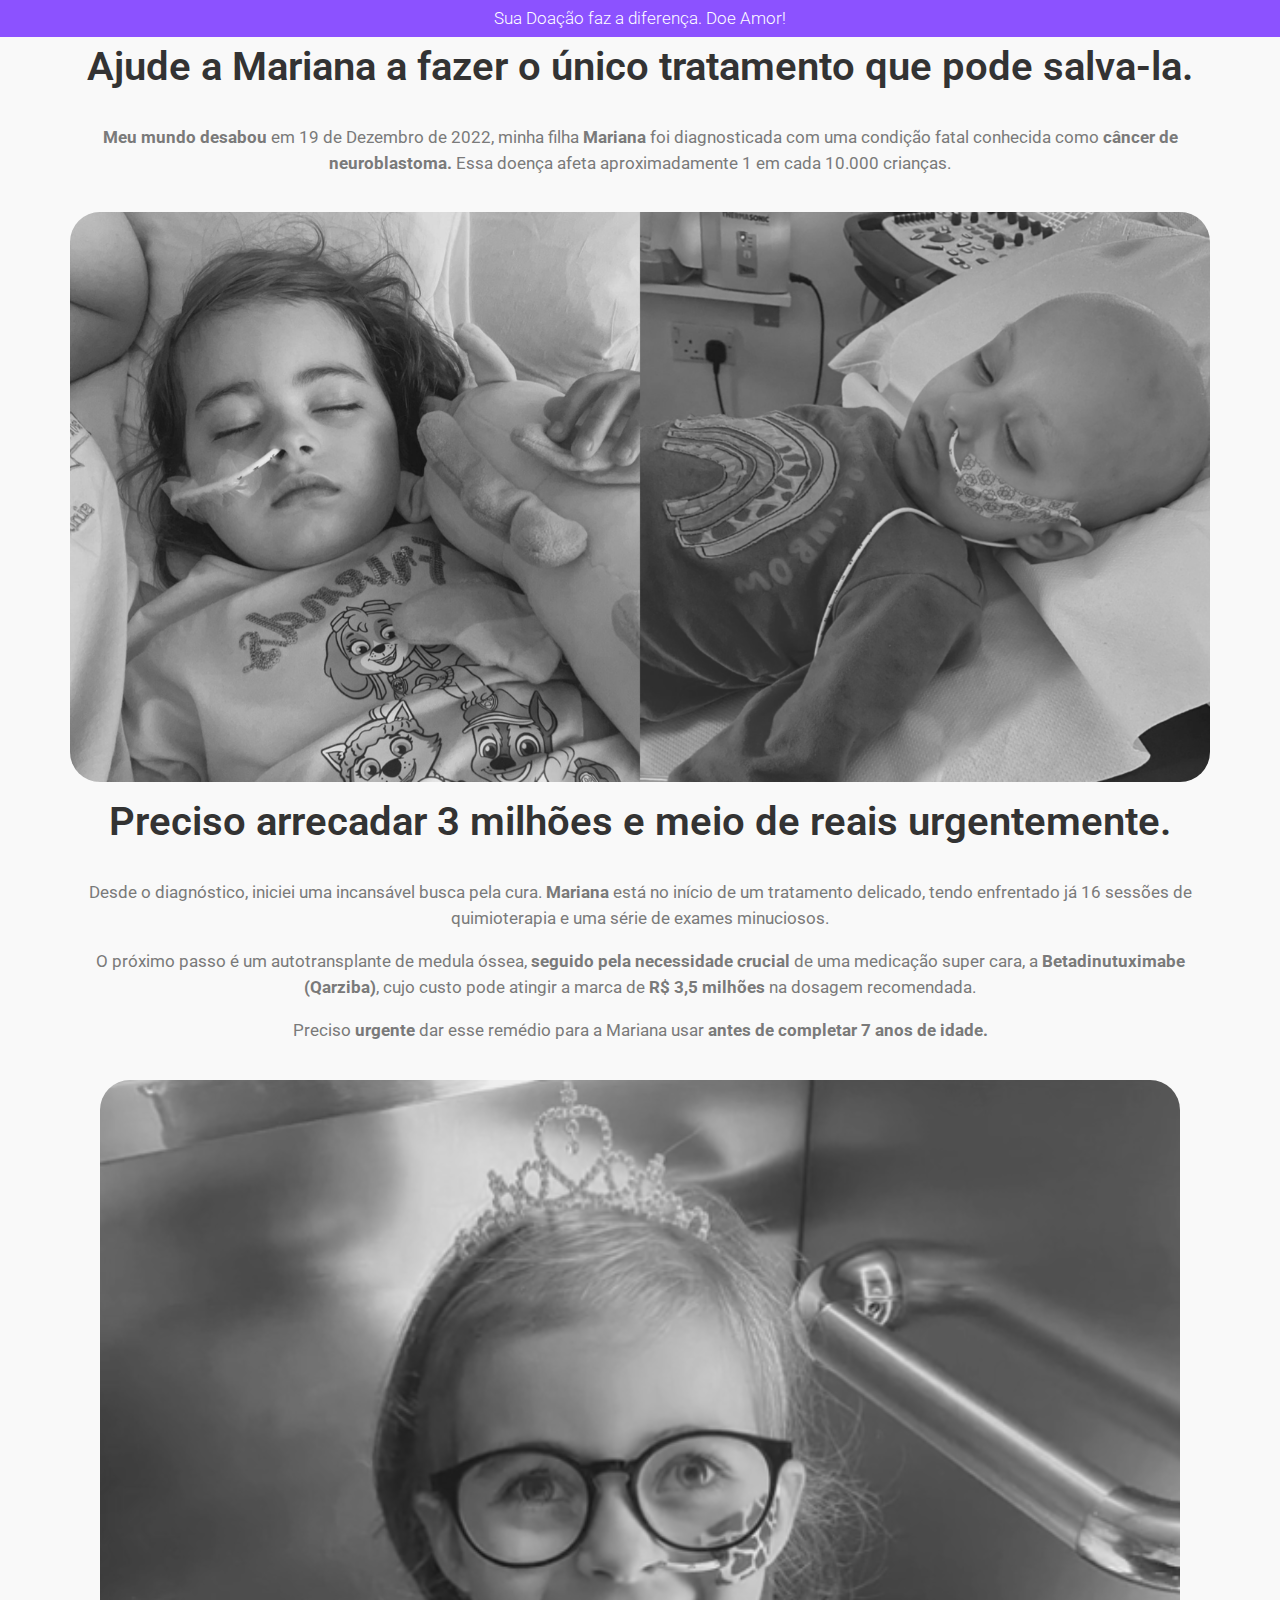
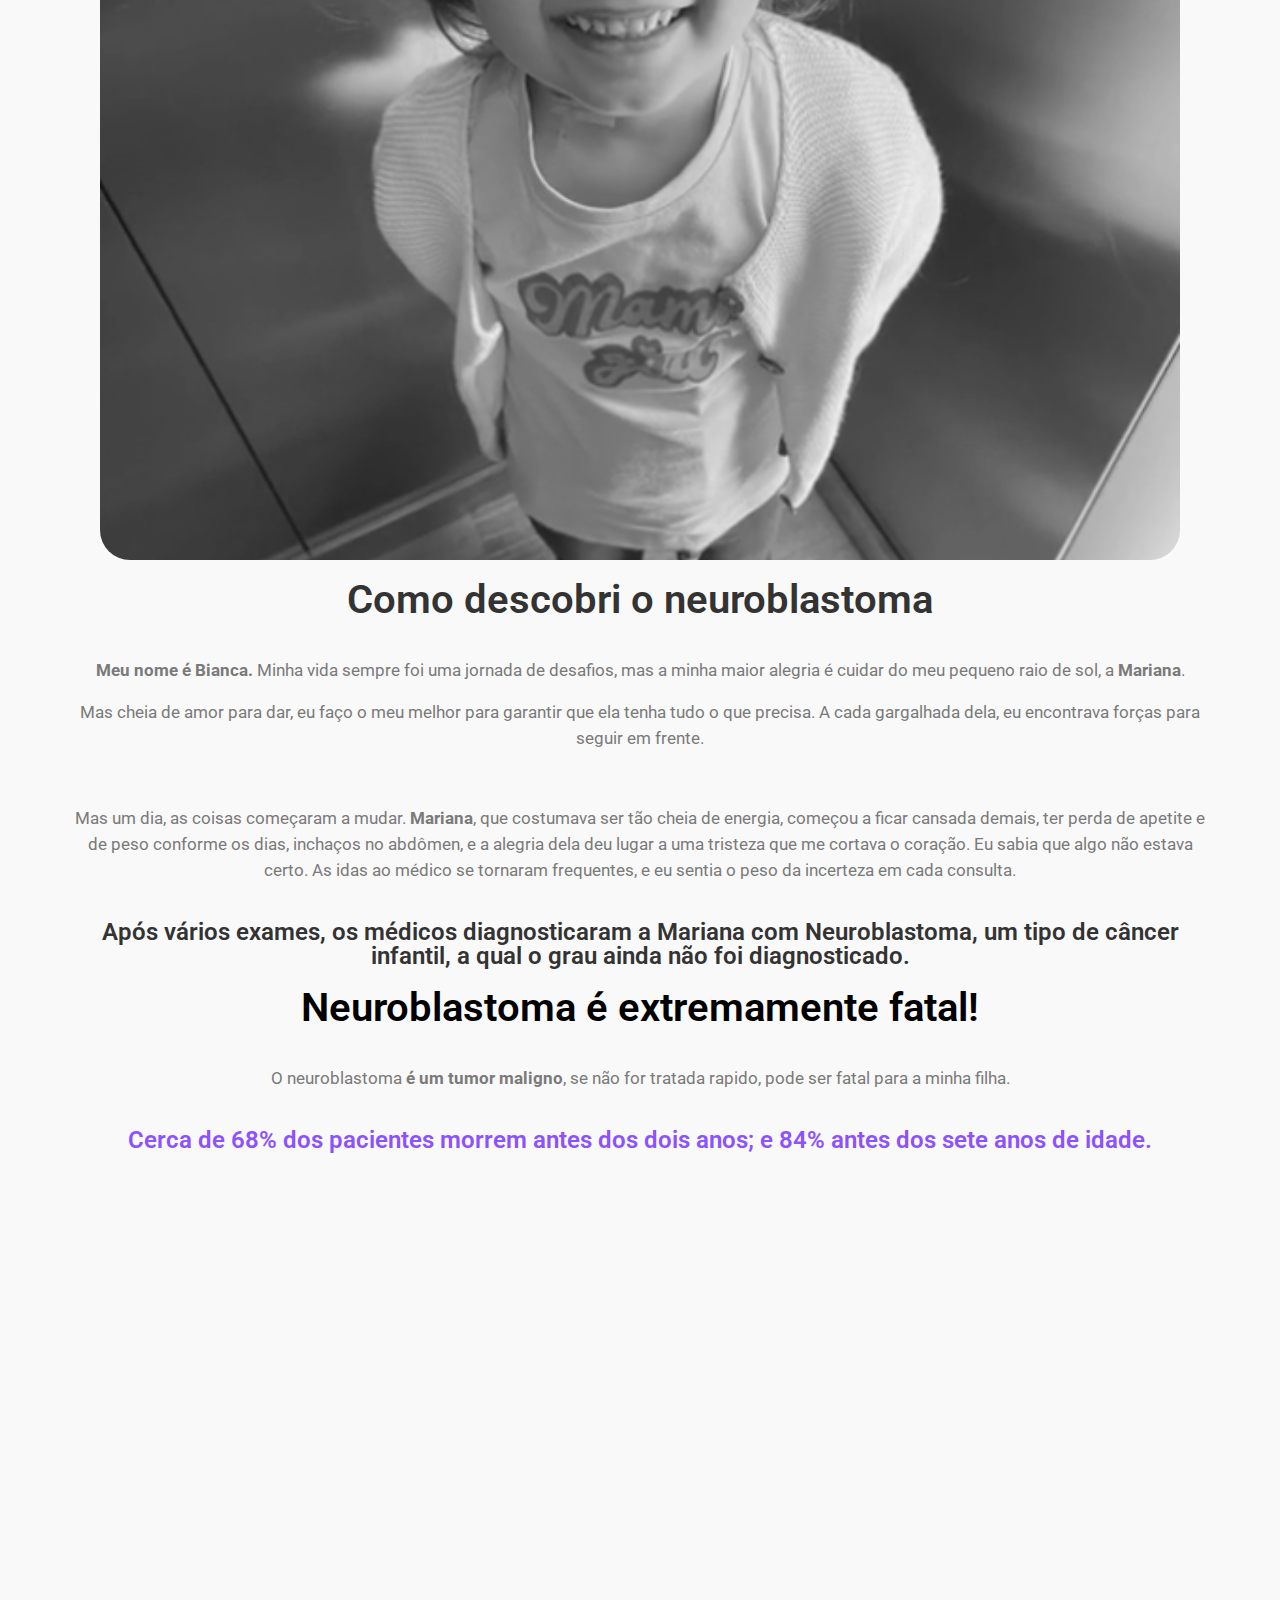
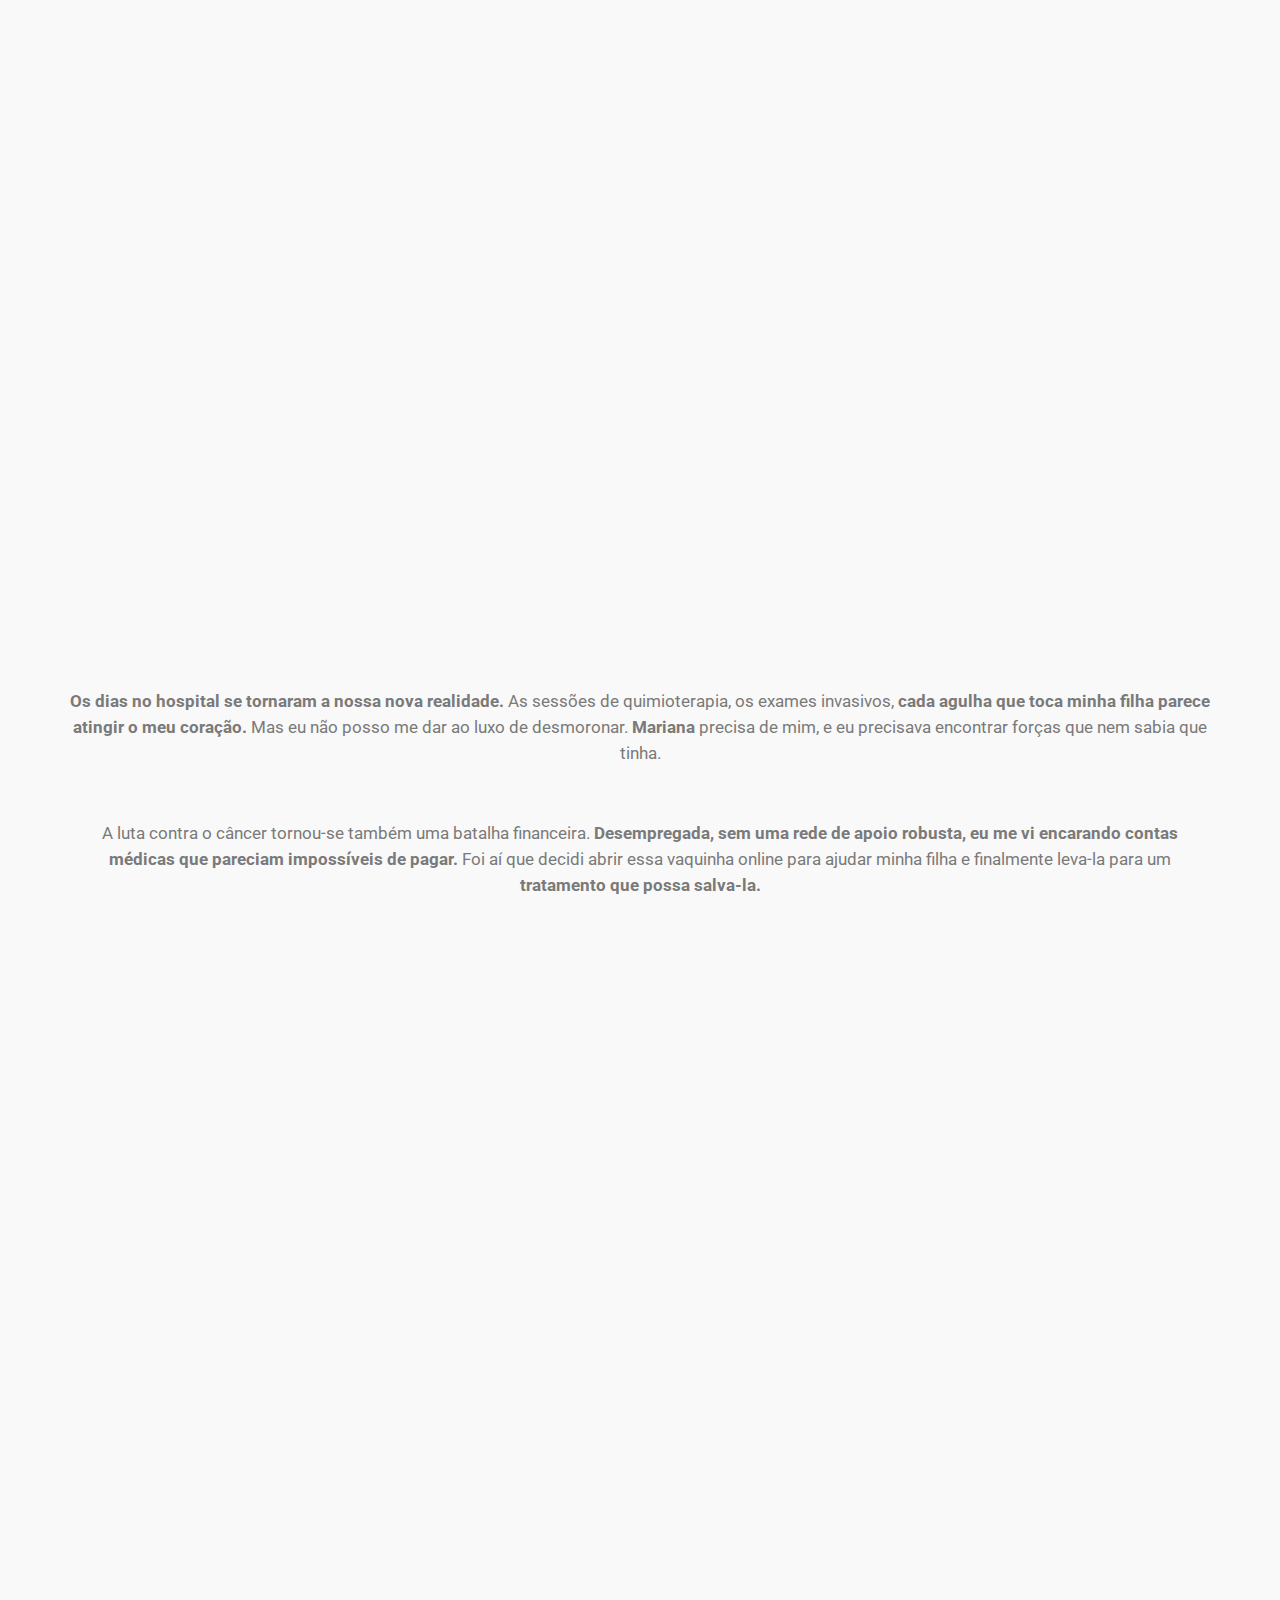
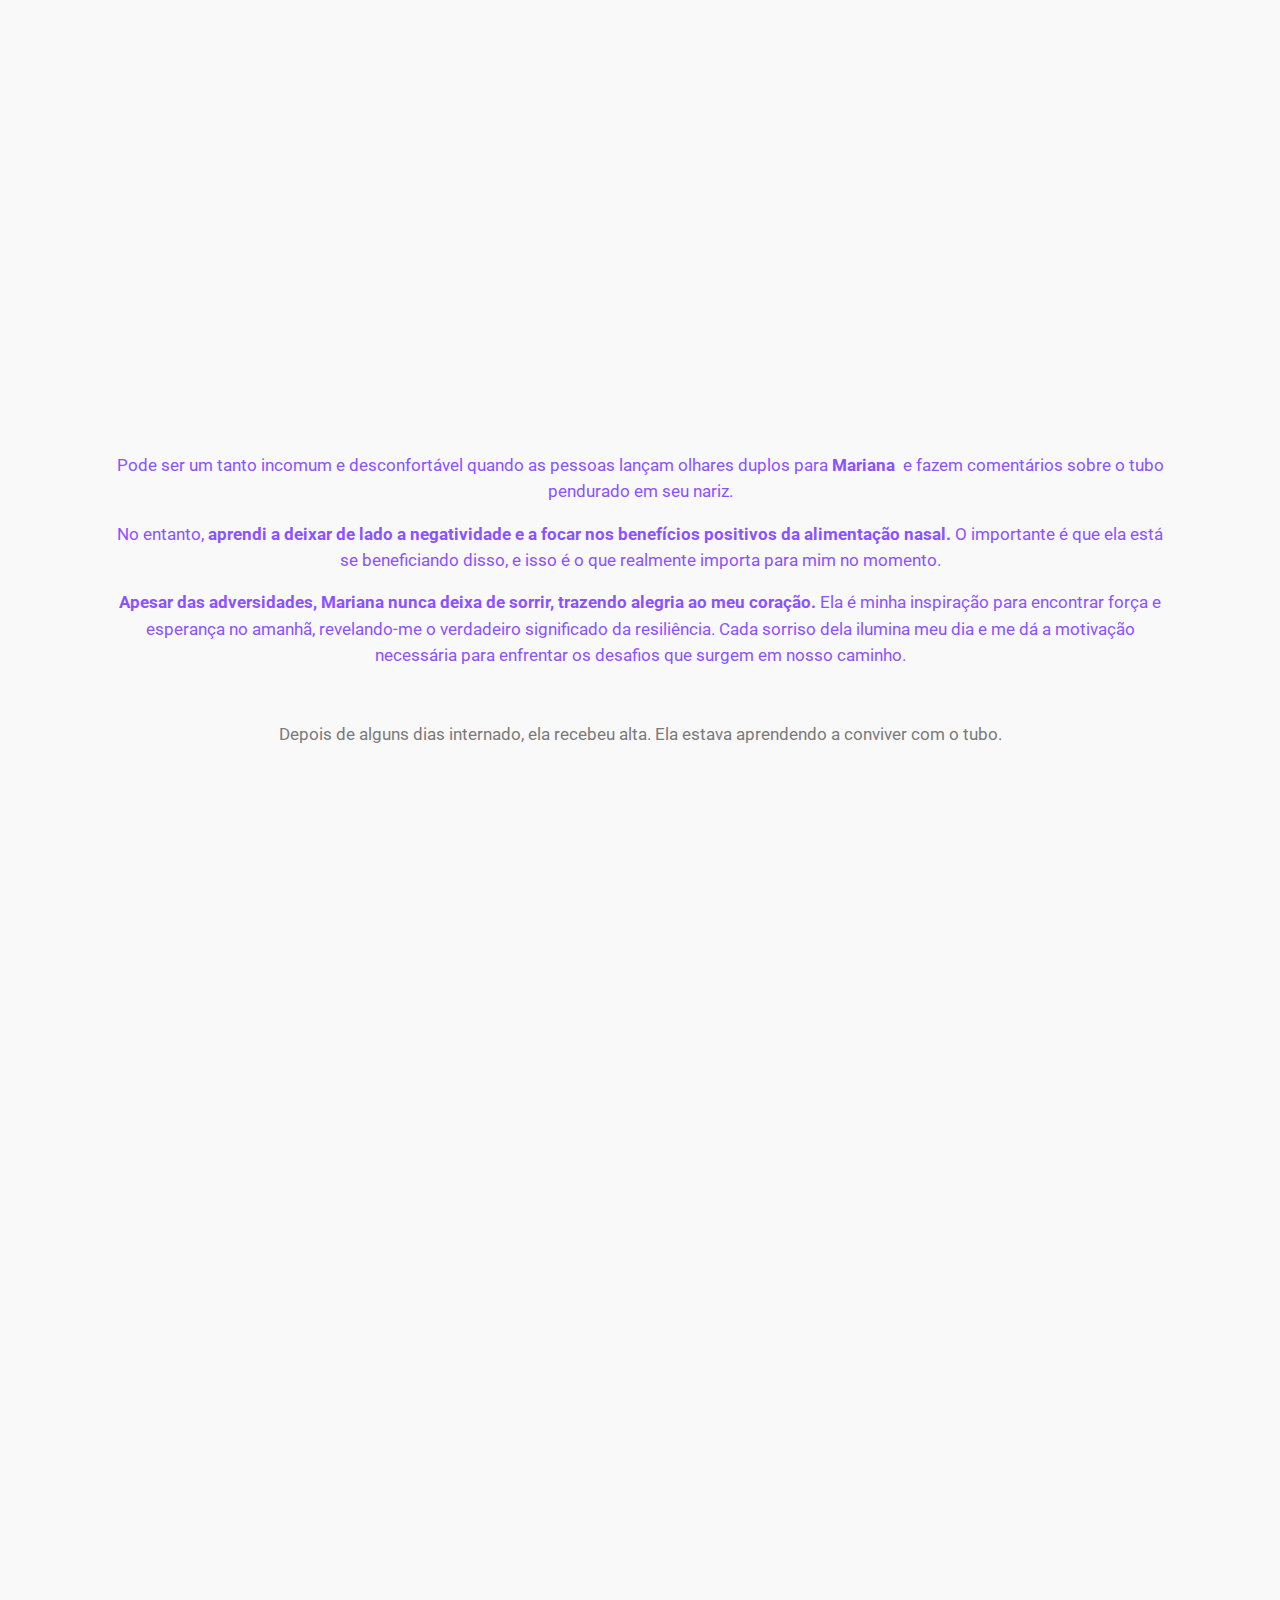
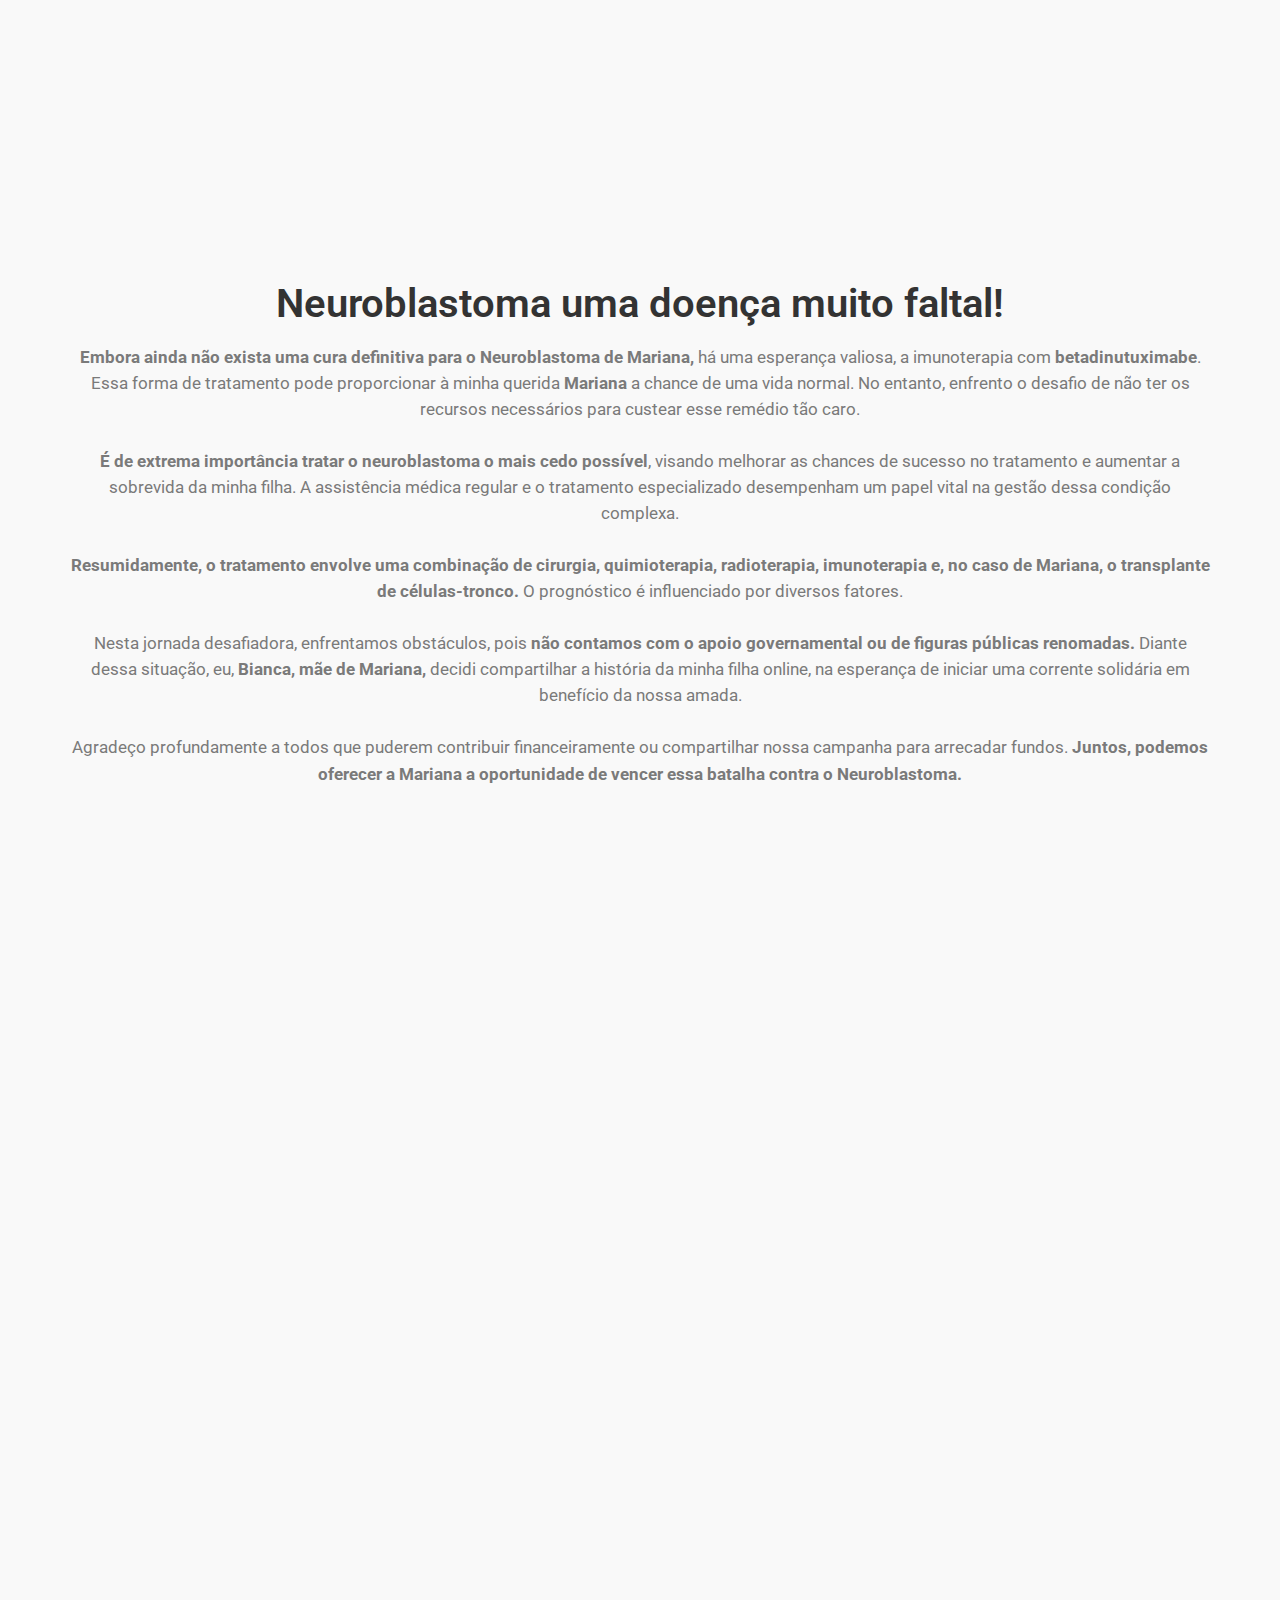
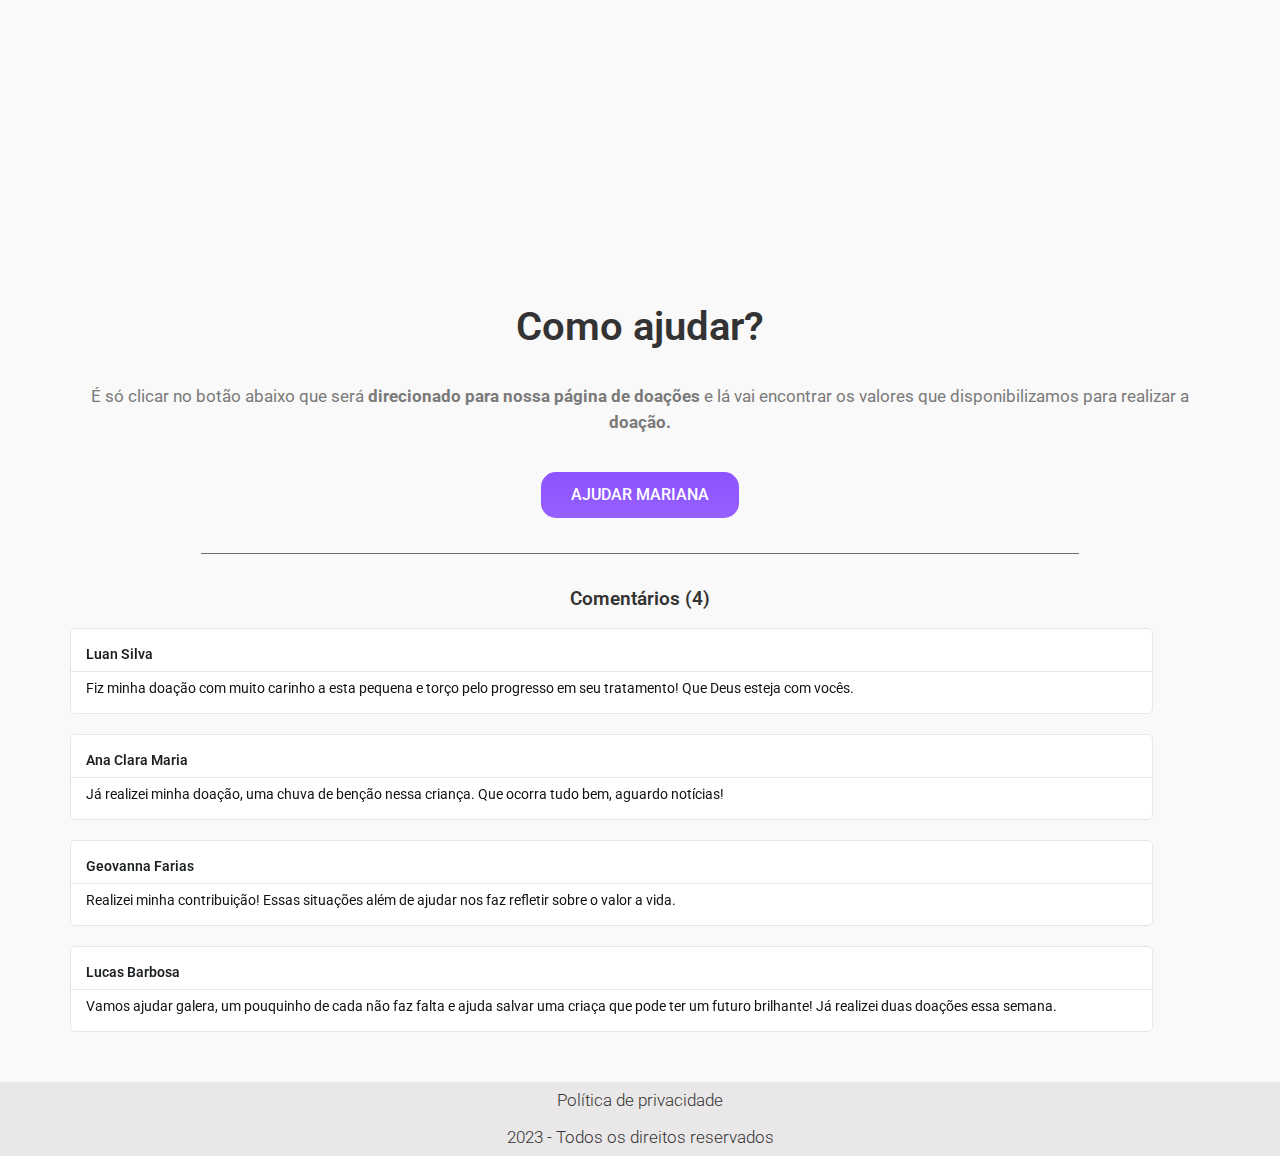
==== commit 8093285a: "Add files via upload" ====
--- a/index.html
+++ b/index.html
@@ -1,398 +1,414 @@
-
-<!DOCTYPE html>
-<html lang="pt-BR">
-<head>
-	<meta charset="UTF-8">
-			<title>p2 &#8211; Ajude Mariana</title>
-		<meta name="viewport" content="width=device-width, initial-scale=1" />
-<meta name='robots' content='max-image-preview:large' />
-<title>p2 &#8211; Ajude Mariana</title>
-<link rel="alternate" type="application/rss+xml" title="Feed para Ajude Mariana &raquo;" href="https://salvemariana.com/feed/" />
-<link rel="alternate" type="application/rss+xml" title="Feed de comentários para Ajude Mariana &raquo;" href="https://salvemariana.com/comments/feed/" />
-<script>
-window._wpemojiSettings = {"baseUrl":"https:\/\/s.w.org\/images\/core\/emoji\/14.0.0\/72x72\/","ext":".png","svgUrl":"https:\/\/s.w.org\/images\/core\/emoji\/14.0.0\/svg\/","svgExt":".svg","source":{"concatemoji":"https:\/\/salvemariana.com\/wp-includes\/js\/wp-emoji-release.min.js?ver=6.4.3"}};
-/*! This file is auto-generated */
-!function(i,n){var o,s,e;function c(e){try{var t={supportTests:e,timestamp:(new Date).valueOf()};sessionStorage.setItem(o,JSON.stringify(t))}catch(e){}}function p(e,t,n){e.clearRect(0,0,e.canvas.width,e.canvas.height),e.fillText(t,0,0);var t=new Uint32Array(e.getImageData(0,0,e.canvas.width,e.canvas.height).data),r=(e.clearRect(0,0,e.canvas.width,e.canvas.height),e.fillText(n,0,0),new Uint32Array(e.getImageData(0,0,e.canvas.width,e.canvas.height).data));return t.every(function(e,t){return e===r[t]})}function u(e,t,n){switch(t){case"flag":return n(e,"\ud83c\udff3\ufe0f\u200d\u26a7\ufe0f","\ud83c\udff3\ufe0f\u200b\u26a7\ufe0f")?!1:!n(e,"\ud83c\uddfa\ud83c\uddf3","\ud83c\uddfa\u200b\ud83c\uddf3")&&!n(e,"\ud83c\udff4\udb40\udc67\udb40\udc62\udb40\udc65\udb40\udc6e\udb40\udc67\udb40\udc7f","\ud83c\udff4\u200b\udb40\udc67\u200b\udb40\udc62\u200b\udb40\udc65\u200b\udb40\udc6e\u200b\udb40\udc67\u200b\udb40\udc7f");case"emoji":return!n(e,"\ud83e\udef1\ud83c\udffb\u200d\ud83e\udef2\ud83c\udfff","\ud83e\udef1\ud83c\udffb\u200b\ud83e\udef2\ud83c\udfff")}return!1}function f(e,t,n){var r="undefined"!=typeof WorkerGlobalScope&&self instanceof WorkerGlobalScope?new OffscreenCanvas(300,150):i.createElement("canvas"),a=r.getContext("2d",{willReadFrequently:!0}),o=(a.textBaseline="top",a.font="600 32px Arial",{});return e.forEach(function(e){o[e]=t(a,e,n)}),o}function t(e){var t=i.createElement("script");t.src=e,t.defer=!0,i.head.appendChild(t)}"undefined"!=typeof Promise&&(o="wpEmojiSettingsSupports",s=["flag","emoji"],n.supports={everything:!0,everythingExceptFlag:!0},e=new Promise(function(e){i.addEventListener("DOMContentLoaded",e,{once:!0})}),new Promise(function(t){var n=function(){try{var e=JSON.parse(sessionStorage.getItem(o));if("object"==typeof e&&"number"==typeof e.timestamp&&(new Date).valueOf()<e.timestamp+604800&&"object"==typeof e.supportTests)return e.supportTests}catch(e){}return null}();if(!n){if("undefined"!=typeof Worker&&"undefined"!=typeof OffscreenCanvas&&"undefined"!=typeof URL&&URL.createObjectURL&&"undefined"!=typeof Blob)try{var e="postMessage("+f.toString()+"("+[JSON.stringify(s),u.toString(),p.toString()].join(",")+"));",r=new Blob([e],{type:"text/javascript"}),a=new Worker(URL.createObjectURL(r),{name:"wpTestEmojiSupports"});return void(a.onmessage=function(e){c(n=e.data),a.terminate(),t(n)})}catch(e){}c(n=f(s,u,p))}t(n)}).then(function(e){for(var t in e)n.supports[t]=e[t],n.supports.everything=n.supports.everything&&n.supports[t],"flag"!==t&&(n.supports.everythingExceptFlag=n.supports.everythingExceptFlag&&n.supports[t]);n.supports.everythingExceptFlag=n.supports.everythingExceptFlag&&!n.supports.flag,n.DOMReady=!1,n.readyCallback=function(){n.DOMReady=!0}}).then(function(){return e}).then(function(){var e;n.supports.everything||(n.readyCallback(),(e=n.source||{}).concatemoji?t(e.concatemoji):e.wpemoji&&e.twemoji&&(t(e.twemoji),t(e.wpemoji)))}))}((window,document),window._wpemojiSettings);
-</script>
-<style id='wp-emoji-styles-inline-css'>
-
-	img.wp-smiley, img.emoji {
-		display: inline !important;
-		border: none !important;
-		box-shadow: none !important;
-		height: 1em !important;
-		width: 1em !important;
-		margin: 0 0.07em !important;
-		vertical-align: -0.1em !important;
-		background: none !important;
-		padding: 0 !important;
-	}
-</style>
-<style id='wp-block-library-inline-css'>
-:root{--wp-admin-theme-color:#007cba;--wp-admin-theme-color--rgb:0,124,186;--wp-admin-theme-color-darker-10:#006ba1;--wp-admin-theme-color-darker-10--rgb:0,107,161;--wp-admin-theme-color-darker-20:#005a87;--wp-admin-theme-color-darker-20--rgb:0,90,135;--wp-admin-border-width-focus:2px;--wp-block-synced-color:#7a00df;--wp-block-synced-color--rgb:122,0,223}@media (min-resolution:192dpi){:root{--wp-admin-border-width-focus:1.5px}}.wp-element-button{cursor:pointer}:root{--wp--preset--font-size--normal:16px;--wp--preset--font-size--huge:42px}:root .has-very-light-gray-background-color{background-color:#eee}:root .has-very-dark-gray-background-color{background-color:#313131}:root .has-very-light-gray-color{color:#eee}:root .has-very-dark-gray-color{color:#313131}:root .has-vivid-green-cyan-to-vivid-cyan-blue-gradient-background{background:linear-gradient(135deg,#00d084,#0693e3)}:root .has-purple-crush-gradient-background{background:linear-gradient(135deg,#34e2e4,#4721fb 50%,#ab1dfe)}:root .has-hazy-dawn-gradient-background{background:linear-gradient(135deg,#faaca8,#dad0ec)}:root .has-subdued-olive-gradient-background{background:linear-gradient(135deg,#fafae1,#67a671)}:root .has-atomic-cream-gradient-background{background:linear-gradient(135deg,#fdd79a,#004a59)}:root .has-nightshade-gradient-background{background:linear-gradient(135deg,#330968,#31cdcf)}:root .has-midnight-gradient-background{background:linear-gradient(135deg,#020381,#2874fc)}.has-regular-font-size{font-size:1em}.has-larger-font-size{font-size:2.625em}.has-normal-font-size{font-size:var(--wp--preset--font-size--normal)}.has-huge-font-size{font-size:var(--wp--preset--font-size--huge)}.has-text-align-center{text-align:center}.has-text-align-left{text-align:left}.has-text-align-right{text-align:right}#end-resizable-editor-section{display:none}.aligncenter{clear:both}.items-justified-left{justify-content:flex-start}.items-justified-center{justify-content:center}.items-justified-right{justify-content:flex-end}.items-justified-space-between{justify-content:space-between}.screen-reader-text{clip:rect(1px,1px,1px,1px);word-wrap:normal!important;border:0;-webkit-clip-path:inset(50%);clip-path:inset(50%);height:1px;margin:-1px;overflow:hidden;padding:0;position:absolute;width:1px}.screen-reader-text:focus{clip:auto!important;background-color:#ddd;-webkit-clip-path:none;clip-path:none;color:#444;display:block;font-size:1em;height:auto;left:5px;line-height:normal;padding:15px 23px 14px;text-decoration:none;top:5px;width:auto;z-index:100000}html :where(.has-border-color){border-style:solid}html :where([style*=border-top-color]){border-top-style:solid}html :where([style*=border-right-color]){border-right-style:solid}html :where([style*=border-bottom-color]){border-bottom-style:solid}html :where([style*=border-left-color]){border-left-style:solid}html :where([style*=border-width]){border-style:solid}html :where([style*=border-top-width]){border-top-style:solid}html :where([style*=border-right-width]){border-right-style:solid}html :where([style*=border-bottom-width]){border-bottom-style:solid}html :where([style*=border-left-width]){border-left-style:solid}html :where(img[class*=wp-image-]){height:auto;max-width:100%}:where(figure){margin:0 0 1em}html :where(.is-position-sticky){--wp-admin--admin-bar--position-offset:var(--wp-admin--admin-bar--height,0px)}@media screen and (max-width:600px){html :where(.is-position-sticky){--wp-admin--admin-bar--position-offset:0px}}
-</style>
-<style id='global-styles-inline-css'>
-body{--wp--preset--color--black: #000000;--wp--preset--color--cyan-bluish-gray: #abb8c3;--wp--preset--color--white: #ffffff;--wp--preset--color--pale-pink: #f78da7;--wp--preset--color--vivid-red: #cf2e2e;--wp--preset--color--luminous-vivid-orange: #ff6900;--wp--preset--color--luminous-vivid-amber: #fcb900;--wp--preset--color--light-green-cyan: #7bdcb5;--wp--preset--color--vivid-green-cyan: #00d084;--wp--preset--color--pale-cyan-blue: #8ed1fc;--wp--preset--color--vivid-cyan-blue: #0693e3;--wp--preset--color--vivid-purple: #9b51e0;--wp--preset--color--base: #f9f9f9;--wp--preset--color--base-2: #ffffff;--wp--preset--color--contrast: #111111;--wp--preset--color--contrast-2: #636363;--wp--preset--color--contrast-3: #A4A4A4;--wp--preset--color--accent: #cfcabe;--wp--preset--color--accent-2: #c2a990;--wp--preset--color--accent-3: #d8613c;--wp--preset--color--accent-4: #b1c5a4;--wp--preset--color--accent-5: #b5bdbc;--wp--preset--gradient--vivid-cyan-blue-to-vivid-purple: linear-gradient(135deg,rgba(6,147,227,1) 0%,rgb(155,81,224) 100%);--wp--preset--gradient--light-green-cyan-to-vivid-green-cyan: linear-gradient(135deg,rgb(122,220,180) 0%,rgb(0,208,130) 100%);--wp--preset--gradient--luminous-vivid-amber-to-luminous-vivid-orange: linear-gradient(135deg,rgba(252,185,0,1) 0%,rgba(255,105,0,1) 100%);--wp--preset--gradient--luminous-vivid-orange-to-vivid-red: linear-gradient(135deg,rgba(255,105,0,1) 0%,rgb(207,46,46) 100%);--wp--preset--gradient--very-light-gray-to-cyan-bluish-gray: linear-gradient(135deg,rgb(238,238,238) 0%,rgb(169,184,195) 100%);--wp--preset--gradient--cool-to-warm-spectrum: linear-gradient(135deg,rgb(74,234,220) 0%,rgb(151,120,209) 20%,rgb(207,42,186) 40%,rgb(238,44,130) 60%,rgb(251,105,98) 80%,rgb(254,248,76) 100%);--wp--preset--gradient--blush-light-purple: linear-gradient(135deg,rgb(255,206,236) 0%,rgb(152,150,240) 100%);--wp--preset--gradient--blush-bordeaux: linear-gradient(135deg,rgb(254,205,165) 0%,rgb(254,45,45) 50%,rgb(107,0,62) 100%);--wp--preset--gradient--luminous-dusk: linear-gradient(135deg,rgb(255,203,112) 0%,rgb(199,81,192) 50%,rgb(65,88,208) 100%);--wp--preset--gradient--pale-ocean: linear-gradient(135deg,rgb(255,245,203) 0%,rgb(182,227,212) 50%,rgb(51,167,181) 100%);--wp--preset--gradient--electric-grass: linear-gradient(135deg,rgb(202,248,128) 0%,rgb(113,206,126) 100%);--wp--preset--gradient--midnight: linear-gradient(135deg,rgb(2,3,129) 0%,rgb(40,116,252) 100%);--wp--preset--gradient--gradient-1: linear-gradient(to bottom, #cfcabe 0%, #F9F9F9 100%);--wp--preset--gradient--gradient-2: linear-gradient(to bottom, #C2A990 0%, #F9F9F9 100%);--wp--preset--gradient--gradient-3: linear-gradient(to bottom, #D8613C 0%, #F9F9F9 100%);--wp--preset--gradient--gradient-4: linear-gradient(to bottom, #B1C5A4 0%, #F9F9F9 100%);--wp--preset--gradient--gradient-5: linear-gradient(to bottom, #B5BDBC 0%, #F9F9F9 100%);--wp--preset--gradient--gradient-6: linear-gradient(to bottom, #A4A4A4 0%, #F9F9F9 100%);--wp--preset--gradient--gradient-7: linear-gradient(to bottom, #cfcabe 50%, #F9F9F9 50%);--wp--preset--gradient--gradient-8: linear-gradient(to bottom, #C2A990 50%, #F9F9F9 50%);--wp--preset--gradient--gradient-9: linear-gradient(to bottom, #D8613C 50%, #F9F9F9 50%);--wp--preset--gradient--gradient-10: linear-gradient(to bottom, #B1C5A4 50%, #F9F9F9 50%);--wp--preset--gradient--gradient-11: linear-gradient(to bottom, #B5BDBC 50%, #F9F9F9 50%);--wp--preset--gradient--gradient-12: linear-gradient(to bottom, #A4A4A4 50%, #F9F9F9 50%);--wp--preset--font-size--small: 0.9rem;--wp--preset--font-size--medium: 1.05rem;--wp--preset--font-size--large: clamp(1.39rem, 1.39rem + ((1vw - 0.2rem) * 0.767), 1.85rem);--wp--preset--font-size--x-large: clamp(1.85rem, 1.85rem + ((1vw - 0.2rem) * 1.083), 2.5rem);--wp--preset--font-size--xx-large: clamp(2.5rem, 2.5rem + ((1vw - 0.2rem) * 1.283), 3.27rem);--wp--preset--font-family--body: "Inter", sans-serif;--wp--preset--font-family--heading: Cardo;--wp--preset--font-family--system-sans-serif: -apple-system, BlinkMacSystemFont, avenir next, avenir, segoe ui, helvetica neue, helvetica, Cantarell, Ubuntu, roboto, noto, arial, sans-serif;--wp--preset--font-family--system-serif: Iowan Old Style, Apple Garamond, Baskerville, Times New Roman, Droid Serif, Times, Source Serif Pro, serif, Apple Color Emoji, Segoe UI Emoji, Segoe UI Symbol;--wp--preset--spacing--10: 1rem;--wp--preset--spacing--20: min(1.5rem, 2vw);--wp--preset--spacing--30: min(2.5rem, 3vw);--wp--preset--spacing--40: min(4rem, 5vw);--wp--preset--spacing--50: min(6.5rem, 8vw);--wp--preset--spacing--60: min(10.5rem, 13vw);--wp--preset--shadow--natural: 6px 6px 9px rgba(0, 0, 0, 0.2);--wp--preset--shadow--deep: 12px 12px 50px rgba(0, 0, 0, 0.4);--wp--preset--shadow--sharp: 6px 6px 0px rgba(0, 0, 0, 0.2);--wp--preset--shadow--outlined: 6px 6px 0px -3px rgba(255, 255, 255, 1), 6px 6px rgba(0, 0, 0, 1);--wp--preset--shadow--crisp: 6px 6px 0px rgba(0, 0, 0, 1);}body { margin: 0;--wp--style--global--content-size: 620px;--wp--style--global--wide-size: 1280px; }.wp-site-blocks { padding-top: var(--wp--style--root--padding-top); padding-bottom: var(--wp--style--root--padding-bottom); }.has-global-padding { padding-right: var(--wp--style--root--padding-right); padding-left: var(--wp--style--root--padding-left); }.has-global-padding :where(.has-global-padding:not(.wp-block-block)) { padding-right: 0; padding-left: 0; }.has-global-padding > .alignfull { margin-right: calc(var(--wp--style--root--padding-right) * -1); margin-left: calc(var(--wp--style--root--padding-left) * -1); }.has-global-padding :where(.has-global-padding:not(.wp-block-block)) > .alignfull { margin-right: 0; margin-left: 0; }.has-global-padding > .alignfull:where(:not(.has-global-padding):not(.is-layout-flex):not(.is-layout-grid)) > :where([class*="wp-block-"]:not(.alignfull):not([class*="__"]),p,h1,h2,h3,h4,h5,h6,ul,ol) { padding-right: var(--wp--style--root--padding-right); padding-left: var(--wp--style--root--padding-left); }.has-global-padding :where(.has-global-padding) > .alignfull:where(:not(.has-global-padding)) > :where([class*="wp-block-"]:not(.alignfull):not([class*="__"]),p,h1,h2,h3,h4,h5,h6,ul,ol) { padding-right: 0; padding-left: 0; }.wp-site-blocks > .alignleft { float: left; margin-right: 2em; }.wp-site-blocks > .alignright { float: right; margin-left: 2em; }.wp-site-blocks > .aligncenter { justify-content: center; margin-left: auto; margin-right: auto; }:where(.wp-site-blocks) > * { margin-block-start: 1.2rem; margin-block-end: 0; }:where(.wp-site-blocks) > :first-child:first-child { margin-block-start: 0; }:where(.wp-site-blocks) > :last-child:last-child { margin-block-end: 0; }body { --wp--style--block-gap: 1.2rem; }:where(body .is-layout-flow)  > :first-child:first-child{margin-block-start: 0;}:where(body .is-layout-flow)  > :last-child:last-child{margin-block-end: 0;}:where(body .is-layout-flow)  > *{margin-block-start: 1.2rem;margin-block-end: 0;}:where(body .is-layout-constrained)  > :first-child:first-child{margin-block-start: 0;}:where(body .is-layout-constrained)  > :last-child:last-child{margin-block-end: 0;}:where(body .is-layout-constrained)  > *{margin-block-start: 1.2rem;margin-block-end: 0;}:where(body .is-layout-flex) {gap: 1.2rem;}:where(body .is-layout-grid) {gap: 1.2rem;}body .is-layout-flow > .alignleft{float: left;margin-inline-start: 0;margin-inline-end: 2em;}body .is-layout-flow > .alignright{float: right;margin-inline-start: 2em;margin-inline-end: 0;}body .is-layout-flow > .aligncenter{margin-left: auto !important;margin-right: auto !important;}body .is-layout-constrained > .alignleft{float: left;margin-inline-start: 0;margin-inline-end: 2em;}body .is-layout-constrained > .alignright{float: right;margin-inline-start: 2em;margin-inline-end: 0;}body .is-layout-constrained > .aligncenter{margin-left: auto !important;margin-right: auto !important;}body .is-layout-constrained > :where(:not(.alignleft):not(.alignright):not(.alignfull)){max-width: var(--wp--style--global--content-size);margin-left: auto !important;margin-right: auto !important;}body .is-layout-constrained > .alignwide{max-width: var(--wp--style--global--wide-size);}body .is-layout-flex{display: flex;}body .is-layout-flex{flex-wrap: wrap;align-items: center;}body .is-layout-flex > *{margin: 0;}body .is-layout-grid{display: grid;}body .is-layout-grid > *{margin: 0;}body{background-color: var(--wp--preset--color--base);color: var(--wp--preset--color--contrast);font-family: var(--wp--preset--font-family--body);font-size: var(--wp--preset--font-size--medium);font-style: normal;font-weight: 400;line-height: 1.55;--wp--style--root--padding-top: 0px;--wp--style--root--padding-right: var(--wp--preset--spacing--50);--wp--style--root--padding-bottom: 0px;--wp--style--root--padding-left: var(--wp--preset--spacing--50);}a:where(:not(.wp-element-button)){color: var(--wp--preset--color--contrast);text-decoration: underline;}a:where(:not(.wp-element-button)):hover{text-decoration: none;}h1, h2, h3, h4, h5, h6{color: var(--wp--preset--color--contrast);font-family: var(--wp--preset--font-family--heading);font-weight: 400;line-height: 1.2;}h1{font-size: var(--wp--preset--font-size--xx-large);line-height: 1.15;}h2{font-size: var(--wp--preset--font-size--x-large);}h3{font-size: var(--wp--preset--font-size--large);}h4{font-size: clamp(1.1rem, 1.1rem + ((1vw - 0.2rem) * 0.767), 1.5rem);}h5{font-size: var(--wp--preset--font-size--medium);}h6{font-size: var(--wp--preset--font-size--small);}.wp-element-button, .wp-block-button__link{background-color: var(--wp--preset--color--contrast);border-radius: .33rem;border-color: var(--wp--preset--color--contrast);border-width: 0;color: var(--wp--preset--color--base);font-family: inherit;font-size: var(--wp--preset--font-size--small);font-style: normal;font-weight: 500;line-height: inherit;padding-top: 0.6rem;padding-right: 1rem;padding-bottom: 0.6rem;padding-left: 1rem;text-decoration: none;}.wp-element-button:hover, .wp-block-button__link:hover{background-color: var(--wp--preset--color--contrast-2);border-color: var(--wp--preset--color--contrast-2);color: var(--wp--preset--color--base);}.wp-element-button:focus, .wp-block-button__link:focus{background-color: var(--wp--preset--color--contrast-2);border-color: var(--wp--preset--color--contrast-2);color: var(--wp--preset--color--base);outline-color: var(--wp--preset--color--contrast);outline-offset: 2px;outline-style: dotted;outline-width: 1px;}.wp-element-button:active, .wp-block-button__link:active{background-color: var(--wp--preset--color--contrast);color: var(--wp--preset--color--base);}.wp-element-caption, .wp-block-audio figcaption, .wp-block-embed figcaption, .wp-block-gallery figcaption, .wp-block-image figcaption, .wp-block-table figcaption, .wp-block-video figcaption{color: var(--wp--preset--color--contrast-2);font-family: var(--wp--preset--font-family--body);font-size: 0.8rem;}.has-black-color{color: var(--wp--preset--color--black) !important;}.has-cyan-bluish-gray-color{color: var(--wp--preset--color--cyan-bluish-gray) !important;}.has-white-color{color: var(--wp--preset--color--white) !important;}.has-pale-pink-color{color: var(--wp--preset--color--pale-pink) !important;}.has-vivid-red-color{color: var(--wp--preset--color--vivid-red) !important;}.has-luminous-vivid-orange-color{color: var(--wp--preset--color--luminous-vivid-orange) !important;}.has-luminous-vivid-amber-color{color: var(--wp--preset--color--luminous-vivid-amber) !important;}.has-light-green-cyan-color{color: var(--wp--preset--color--light-green-cyan) !important;}.has-vivid-green-cyan-color{color: var(--wp--preset--color--vivid-green-cyan) !important;}.has-pale-cyan-blue-color{color: var(--wp--preset--color--pale-cyan-blue) !important;}.has-vivid-cyan-blue-color{color: var(--wp--preset--color--vivid-cyan-blue) !important;}.has-vivid-purple-color{color: var(--wp--preset--color--vivid-purple) !important;}.has-base-color{color: var(--wp--preset--color--base) !important;}.has-base-2-color{color: var(--wp--preset--color--base-2) !important;}.has-contrast-color{color: var(--wp--preset--color--contrast) !important;}.has-contrast-2-color{color: var(--wp--preset--color--contrast-2) !important;}.has-contrast-3-color{color: var(--wp--preset--color--contrast-3) !important;}.has-accent-color{color: var(--wp--preset--color--accent) !important;}.has-accent-2-color{color: var(--wp--preset--color--accent-2) !important;}.has-accent-3-color{color: var(--wp--preset--color--accent-3) !important;}.has-accent-4-color{color: var(--wp--preset--color--accent-4) !important;}.has-accent-5-color{color: var(--wp--preset--color--accent-5) !important;}.has-black-background-color{background-color: var(--wp--preset--color--black) !important;}.has-cyan-bluish-gray-background-color{background-color: var(--wp--preset--color--cyan-bluish-gray) !important;}.has-white-background-color{background-color: var(--wp--preset--color--white) !important;}.has-pale-pink-background-color{background-color: var(--wp--preset--color--pale-pink) !important;}.has-vivid-red-background-color{background-color: var(--wp--preset--color--vivid-red) !important;}.has-luminous-vivid-orange-background-color{background-color: var(--wp--preset--color--luminous-vivid-orange) !important;}.has-luminous-vivid-amber-background-color{background-color: var(--wp--preset--color--luminous-vivid-amber) !important;}.has-light-green-cyan-background-color{background-color: var(--wp--preset--color--light-green-cyan) !important;}.has-vivid-green-cyan-background-color{background-color: var(--wp--preset--color--vivid-green-cyan) !important;}.has-pale-cyan-blue-background-color{background-color: var(--wp--preset--color--pale-cyan-blue) !important;}.has-vivid-cyan-blue-background-color{background-color: var(--wp--preset--color--vivid-cyan-blue) !important;}.has-vivid-purple-background-color{background-color: var(--wp--preset--color--vivid-purple) !important;}.has-base-background-color{background-color: var(--wp--preset--color--base) !important;}.has-base-2-background-color{background-color: var(--wp--preset--color--base-2) !important;}.has-contrast-background-color{background-color: var(--wp--preset--color--contrast) !important;}.has-contrast-2-background-color{background-color: var(--wp--preset--color--contrast-2) !important;}.has-contrast-3-background-color{background-color: var(--wp--preset--color--contrast-3) !important;}.has-accent-background-color{background-color: var(--wp--preset--color--accent) !important;}.has-accent-2-background-color{background-color: var(--wp--preset--color--accent-2) !important;}.has-accent-3-background-color{background-color: var(--wp--preset--color--accent-3) !important;}.has-accent-4-background-color{background-color: var(--wp--preset--color--accent-4) !important;}.has-accent-5-background-color{background-color: var(--wp--preset--color--accent-5) !important;}.has-black-border-color{border-color: var(--wp--preset--color--black) !important;}.has-cyan-bluish-gray-border-color{border-color: var(--wp--preset--color--cyan-bluish-gray) !important;}.has-white-border-color{border-color: var(--wp--preset--color--white) !important;}.has-pale-pink-border-color{border-color: var(--wp--preset--color--pale-pink) !important;}.has-vivid-red-border-color{border-color: var(--wp--preset--color--vivid-red) !important;}.has-luminous-vivid-orange-border-color{border-color: var(--wp--preset--color--luminous-vivid-orange) !important;}.has-luminous-vivid-amber-border-color{border-color: var(--wp--preset--color--luminous-vivid-amber) !important;}.has-light-green-cyan-border-color{border-color: var(--wp--preset--color--light-green-cyan) !important;}.has-vivid-green-cyan-border-color{border-color: var(--wp--preset--color--vivid-green-cyan) !important;}.has-pale-cyan-blue-border-color{border-color: var(--wp--preset--color--pale-cyan-blue) !important;}.has-vivid-cyan-blue-border-color{border-color: var(--wp--preset--color--vivid-cyan-blue) !important;}.has-vivid-purple-border-color{border-color: var(--wp--preset--color--vivid-purple) !important;}.has-base-border-color{border-color: var(--wp--preset--color--base) !important;}.has-base-2-border-color{border-color: var(--wp--preset--color--base-2) !important;}.has-contrast-border-color{border-color: var(--wp--preset--color--contrast) !important;}.has-contrast-2-border-color{border-color: var(--wp--preset--color--contrast-2) !important;}.has-contrast-3-border-color{border-color: var(--wp--preset--color--contrast-3) !important;}.has-accent-border-color{border-color: var(--wp--preset--color--accent) !important;}.has-accent-2-border-color{border-color: var(--wp--preset--color--accent-2) !important;}.has-accent-3-border-color{border-color: var(--wp--preset--color--accent-3) !important;}.has-accent-4-border-color{border-color: var(--wp--preset--color--accent-4) !important;}.has-accent-5-border-color{border-color: var(--wp--preset--color--accent-5) !important;}.has-vivid-cyan-blue-to-vivid-purple-gradient-background{background: var(--wp--preset--gradient--vivid-cyan-blue-to-vivid-purple) !important;}.has-light-green-cyan-to-vivid-green-cyan-gradient-background{background: var(--wp--preset--gradient--light-green-cyan-to-vivid-green-cyan) !important;}.has-luminous-vivid-amber-to-luminous-vivid-orange-gradient-background{background: var(--wp--preset--gradient--luminous-vivid-amber-to-luminous-vivid-orange) !important;}.has-luminous-vivid-orange-to-vivid-red-gradient-background{background: var(--wp--preset--gradient--luminous-vivid-orange-to-vivid-red) !important;}.has-very-light-gray-to-cyan-bluish-gray-gradient-background{background: var(--wp--preset--gradient--very-light-gray-to-cyan-bluish-gray) !important;}.has-cool-to-warm-spectrum-gradient-background{background: var(--wp--preset--gradient--cool-to-warm-spectrum) !important;}.has-blush-light-purple-gradient-background{background: var(--wp--preset--gradient--blush-light-purple) !important;}.has-blush-bordeaux-gradient-background{background: var(--wp--preset--gradient--blush-bordeaux) !important;}.has-luminous-dusk-gradient-background{background: var(--wp--preset--gradient--luminous-dusk) !important;}.has-pale-ocean-gradient-background{background: var(--wp--preset--gradient--pale-ocean) !important;}.has-electric-grass-gradient-background{background: var(--wp--preset--gradient--electric-grass) !important;}.has-midnight-gradient-background{background: var(--wp--preset--gradient--midnight) !important;}.has-gradient-1-gradient-background{background: var(--wp--preset--gradient--gradient-1) !important;}.has-gradient-2-gradient-background{background: var(--wp--preset--gradient--gradient-2) !important;}.has-gradient-3-gradient-background{background: var(--wp--preset--gradient--gradient-3) !important;}.has-gradient-4-gradient-background{background: var(--wp--preset--gradient--gradient-4) !important;}.has-gradient-5-gradient-background{background: var(--wp--preset--gradient--gradient-5) !important;}.has-gradient-6-gradient-background{background: var(--wp--preset--gradient--gradient-6) !important;}.has-gradient-7-gradient-background{background: var(--wp--preset--gradient--gradient-7) !important;}.has-gradient-8-gradient-background{background: var(--wp--preset--gradient--gradient-8) !important;}.has-gradient-9-gradient-background{background: var(--wp--preset--gradient--gradient-9) !important;}.has-gradient-10-gradient-background{background: var(--wp--preset--gradient--gradient-10) !important;}.has-gradient-11-gradient-background{background: var(--wp--preset--gradient--gradient-11) !important;}.has-gradient-12-gradient-background{background: var(--wp--preset--gradient--gradient-12) !important;}.has-small-font-size{font-size: var(--wp--preset--font-size--small) !important;}.has-medium-font-size{font-size: var(--wp--preset--font-size--medium) !important;}.has-large-font-size{font-size: var(--wp--preset--font-size--large) !important;}.has-x-large-font-size{font-size: var(--wp--preset--font-size--x-large) !important;}.has-xx-large-font-size{font-size: var(--wp--preset--font-size--xx-large) !important;}.has-body-font-family{font-family: var(--wp--preset--font-family--body) !important;}.has-heading-font-family{font-family: var(--wp--preset--font-family--heading) !important;}.has-system-sans-serif-font-family{font-family: var(--wp--preset--font-family--system-sans-serif) !important;}.has-system-serif-font-family{font-family: var(--wp--preset--font-family--system-serif) !important;}
-.wp-block-calendar.wp-block-calendar table:where(:not(.has-text-color)) th{background-color:var(--wp--preset--color--contrast-2);color:var(--wp--preset--color--base);border-color:var(--wp--preset--color--contrast-2)}.wp-block-calendar table:where(:not(.has-text-color)) td{border-color:var(--wp--preset--color--contrast-2)}.wp-block-categories{}.wp-block-categories{list-style-type:none;}.wp-block-categories li{margin-bottom: 0.5rem;}.wp-block-post-comments-form{}.wp-block-post-comments-form textarea, .wp-block-post-comments-form input{border-radius:.33rem}.wp-block-loginout{}.wp-block-loginout input{border-radius:.33rem;padding:calc(0.667em + 2px);border:1px solid #949494;}.wp-block-post-terms{}.wp-block-post-terms .wp-block-post-terms__prefix{color: var(--wp--preset--color--contrast-2);}.wp-block-query-title{}.wp-block-query-title span{font-style: italic;}.wp-block-quote{}.wp-block-quote :where(p){margin-block-start:0;margin-block-end:calc(var(--wp--preset--spacing--10) + 0.5rem);}.wp-block-quote :where(:last-child){margin-block-end:0;}.wp-block-quote.has-text-align-right.is-style-plain, .rtl .is-style-plain.wp-block-quote:not(.has-text-align-center):not(.has-text-align-left){border-width: 0 2px 0 0;padding-left:calc(var(--wp--preset--spacing--20) + 0.5rem);padding-right:calc(var(--wp--preset--spacing--20) + 0.5rem);}.wp-block-quote.has-text-align-left.is-style-plain, body:not(.rtl) .is-style-plain.wp-block-quote:not(.has-text-align-center):not(.has-text-align-right){border-width: 0 0 0 2px;padding-left:calc(var(--wp--preset--spacing--20) + 0.5rem);padding-right:calc(var(--wp--preset--spacing--20) + 0.5rem)}.wp-block-search{}.wp-block-search .wp-block-search__input{border-radius:.33rem}.wp-block-separator{}.wp-block-separator:not(.is-style-wide):not(.is-style-dots):not(.alignwide):not(.alignfull){width: var(--wp--preset--spacing--60)}
-</style>
-<style id='wp-block-template-skip-link-inline-css'>
-
-		.skip-link.screen-reader-text {
-			border: 0;
-			clip: rect(1px,1px,1px,1px);
-			clip-path: inset(50%);
-			height: 1px;
-			margin: -1px;
-			overflow: hidden;
-			padding: 0;
-			position: absolute !important;
-			width: 1px;
-			word-wrap: normal !important;
-		}
-
-		.skip-link.screen-reader-text:focus {
-			background-color: #eee;
-			clip: auto !important;
-			clip-path: none;
-			color: #444;
-			display: block;
-			font-size: 1em;
-			height: auto;
-			left: 5px;
-			line-height: normal;
-			padding: 15px 23px 14px;
-			text-decoration: none;
-			top: 5px;
-			width: auto;
-			z-index: 100000;
-		}
-</style>
-<link rel='stylesheet' id='elementor-frontend-css' href='https://salvemariana.com/wp-content/plugins/elementor/assets/css/frontend-lite.min.css?ver=3.18.3' media='all' />
-<link rel='stylesheet' id='swiper-css' href='https://salvemariana.com/wp-content/plugins/elementor/assets/lib/swiper/v8/css/swiper.min.css?ver=8.4.5' media='all' />
-<link rel='stylesheet' id='elementor-post-6-css' href='https://salvemariana.com/wp-content/uploads/elementor/css/post-6.css?ver=1705807252' media='all' />
-<link rel='stylesheet' id='elementor-pro-css' href='https://salvemariana.com/wp-content/plugins/pro-elements/assets/css/frontend-lite.min.css?ver=3.6.4' media='all' />
-<link rel='stylesheet' id='elementor-global-css' href='https://salvemariana.com/wp-content/uploads/elementor/css/global.css?ver=1705807829' media='all' />
-<link rel='stylesheet' id='elementor-post-37-css' href='https://salvemariana.com/wp-content/uploads/elementor/css/post-37.css?ver=1705808168' media='all' />
-<link rel='stylesheet' id='google-fonts-1-css' href='https://fonts.googleapis.com/css?family=Roboto%3A100%2C100italic%2C200%2C200italic%2C300%2C300italic%2C400%2C400italic%2C500%2C500italic%2C600%2C600italic%2C700%2C700italic%2C800%2C800italic%2C900%2C900italic%7CRoboto+Slab%3A100%2C100italic%2C200%2C200italic%2C300%2C300italic%2C400%2C400italic%2C500%2C500italic%2C600%2C600italic%2C700%2C700italic%2C800%2C800italic%2C900%2C900italic&#038;display=swap&#038;ver=6.4.3' media='all' />
-<link rel="preconnect" href="https://fonts.gstatic.com/" crossorigin><link rel="https://api.w.org/" href="https://salvemariana.com/wp-json/" /><link rel="alternate" type="application/json" href="https://salvemariana.com/wp-json/wp/v2/pages/37" /><link rel="EditURI" type="application/rsd+xml" title="RSD" href="https://salvemariana.com/xmlrpc.php?rsd" />
-<meta name="generator" content="WordPress 6.4.3" />
-<link rel="canonical" href="https://salvemariana.com/p2/" />
-<link rel='shortlink' href='https://salvemariana.com/?p=37' />
-<link rel="alternate" type="application/json+oembed" href="https://salvemariana.com/wp-json/oembed/1.0/embed?url=https%3A%2F%2Fsalvemariana.com%2Fp2%2F" />
-<link rel="alternate" type="text/xml+oembed" href="https://salvemariana.com/wp-json/oembed/1.0/embed?url=https%3A%2F%2Fsalvemariana.com%2Fp2%2F&#038;format=xml" />
-<meta name="generator" content="Elementor 3.18.3; features: e_dom_optimization, e_optimized_assets_loading, e_optimized_css_loading, e_font_icon_svg, additional_custom_breakpoints, block_editor_assets_optimize, e_image_loading_optimization; settings: css_print_method-external, google_font-enabled, font_display-swap">
-<style id='wp-fonts-local'>
-@font-face{font-family:Inter;font-style:normal;font-weight:300 900;font-display:fallback;src:url('https://salvemariana.com/wp-content/themes/twentytwentyfour/assets/fonts/inter/Inter-VariableFont_slnt,wght.woff2') format('woff2');font-stretch:normal;}
-@font-face{font-family:Cardo;font-style:normal;font-weight:400;font-display:fallback;src:url('https://salvemariana.com/wp-content/themes/twentytwentyfour/assets/fonts/cardo/cardo_normal_400.woff2') format('woff2');}
-@font-face{font-family:Cardo;font-style:italic;font-weight:400;font-display:fallback;src:url('https://salvemariana.com/wp-content/themes/twentytwentyfour/assets/fonts/cardo/cardo_italic_400.woff2') format('woff2');}
-@font-face{font-family:Cardo;font-style:normal;font-weight:700;font-display:fallback;src:url('https://salvemariana.com/wp-content/themes/twentytwentyfour/assets/fonts/cardo/cardo_normal_700.woff2') format('woff2');}
-</style>
-	<meta name="viewport" content="width=device-width, initial-scale=1.0, viewport-fit=cover" /></head>
-<body class="page-template page-template-elementor_canvas page page-id-37 wp-embed-responsive elementor-default elementor-template-canvas elementor-kit-6 elementor-page elementor-page-37">
-			<div data-elementor-type="wp-page" data-elementor-id="37" class="elementor elementor-37">
-							<div class="elementor-element elementor-element-146f8722 e-flex e-con-boxed e-con e-parent" data-id="146f8722" data-element_type="container" data-settings="{&quot;background_background&quot;:&quot;classic&quot;,&quot;content_width&quot;:&quot;boxed&quot;}" data-core-v316-plus="true">
-					<div class="e-con-inner">
-				<div class="elementor-element elementor-element-300094dc elementor-widget elementor-widget-heading" data-id="300094dc" data-element_type="widget" data-widget_type="heading.default">
-				<div class="elementor-widget-container">
-			<style>/*! elementor - v3.18.0 - 20-12-2023 */
-.elementor-heading-title{padding:0;margin:0;line-height:1}.elementor-widget-heading .elementor-heading-title[class*=elementor-size-]>a{color:inherit;font-size:inherit;line-height:inherit}.elementor-widget-heading .elementor-heading-title.elementor-size-small{font-size:15px}.elementor-widget-heading .elementor-heading-title.elementor-size-medium{font-size:19px}.elementor-widget-heading .elementor-heading-title.elementor-size-large{font-size:29px}.elementor-widget-heading .elementor-heading-title.elementor-size-xl{font-size:39px}.elementor-widget-heading .elementor-heading-title.elementor-size-xxl{font-size:59px}</style><div class="elementor-heading-title elementor-size-default">Sua Doação faz a diferença. Doe Amor!</div>		</div>
-				</div>
-					</div>
-				</div>
-		<div class="elementor-element elementor-element-53779460 e-flex e-con-boxed e-con e-parent" data-id="53779460" data-element_type="container" data-settings="{&quot;content_width&quot;:&quot;boxed&quot;}" data-core-v316-plus="true">
-					<div class="e-con-inner">
-		<div class="elementor-element elementor-element-2e2edf25 e-con-full elementor-hidden-desktop elementor-hidden-tablet e-flex e-con e-child" data-id="2e2edf25" data-element_type="container" data-settings="{&quot;content_width&quot;:&quot;full&quot;}">
-				<div class="elementor-element elementor-element-7d7e0af7 elementor-pagination-position-outside elementor-widget elementor-widget-image-carousel" data-id="7d7e0af7" data-element_type="widget" data-settings="{&quot;slides_to_show_mobile&quot;:&quot;1&quot;,&quot;navigation&quot;:&quot;dots&quot;,&quot;autoplay&quot;:&quot;yes&quot;,&quot;pause_on_hover&quot;:&quot;yes&quot;,&quot;pause_on_interaction&quot;:&quot;yes&quot;,&quot;autoplay_speed&quot;:5000,&quot;infinite&quot;:&quot;yes&quot;,&quot;speed&quot;:500}" data-widget_type="image-carousel.default">
-				<div class="elementor-widget-container">
-			<style>/*! elementor - v3.18.0 - 20-12-2023 */
-.elementor-widget-image-carousel .swiper,.elementor-widget-image-carousel .swiper-container{position:static}.elementor-widget-image-carousel .swiper-container .swiper-slide figure,.elementor-widget-image-carousel .swiper .swiper-slide figure{line-height:inherit}.elementor-widget-image-carousel .swiper-slide{text-align:center}.elementor-image-carousel-wrapper:not(.swiper-container-initialized):not(.swiper-initialized) .swiper-slide{max-width:calc(100% / var(--e-image-carousel-slides-to-show, 3))}</style>		<div class="elementor-image-carousel-wrapper swiper" dir="ltr">
-			<div class="elementor-image-carousel swiper-wrapper swiper-image-stretch" aria-live="off">
-								<div class="swiper-slide" role="group" aria-roledescription="slide" aria-label="1 de 3"><figure class="swiper-slide-inner"><img decoding="async" class="swiper-slide-image" src="https://salvemariana.com/wp-content/uploads/2024/01/ccccccccccccccccccc-3.png" alt="ccccccccccccccccccc-3.png" /></figure></div><div class="swiper-slide" role="group" aria-roledescription="slide" aria-label="2 de 3"><figure class="swiper-slide-inner"><img decoding="async" class="swiper-slide-image" src="https://salvemariana.com/wp-content/uploads/2024/01/ccccccccccccccccccc-2.png" alt="ccccccccccccccccccc-2.png" /></figure></div><div class="swiper-slide" role="group" aria-roledescription="slide" aria-label="3 de 3"><figure class="swiper-slide-inner"><img decoding="async" class="swiper-slide-image" src="https://salvemariana.com/wp-content/uploads/2024/01/ccccccccccccccccccc-4.png" alt="ccccccccccccccccccc-4.png" /></figure></div>			</div>
-							
-									<div class="swiper-pagination"></div>
-									</div>
-				</div>
-				</div>
-				<div class="elementor-element elementor-element-3005fdb8 elementor-widget elementor-widget-image" data-id="3005fdb8" data-element_type="widget" data-widget_type="image.default">
-				<div class="elementor-widget-container">
-			<style>/*! elementor - v3.18.0 - 20-12-2023 */
-.elementor-widget-image{text-align:center}.elementor-widget-image a{display:inline-block}.elementor-widget-image a img[src$=".svg"]{width:48px}.elementor-widget-image img{vertical-align:middle;display:inline-block}</style>												<img fetchpriority="high" decoding="async" width="1024" height="320" src="https://salvemariana.com/wp-content/uploads/2024/01/Meta-para-custear-o-tratamento-do-Heitor-e-de-R4.000.00000.-Estamos-em-84-do-valor-arrecadado-Acompanhe-abaixo.-3.png" class="attachment-large size-large wp-image-14" alt="" srcset="https://salvemariana.com/wp-content/uploads/2024/01/Meta-para-custear-o-tratamento-do-Heitor-e-de-R4.000.00000.-Estamos-em-84-do-valor-arrecadado-Acompanhe-abaixo.-3.png 1024w, https://salvemariana.com/wp-content/uploads/2024/01/Meta-para-custear-o-tratamento-do-Heitor-e-de-R4.000.00000.-Estamos-em-84-do-valor-arrecadado-Acompanhe-abaixo.-3-300x94.png 300w, https://salvemariana.com/wp-content/uploads/2024/01/Meta-para-custear-o-tratamento-do-Heitor-e-de-R4.000.00000.-Estamos-em-84-do-valor-arrecadado-Acompanhe-abaixo.-3-768x240.png 768w" sizes="(max-width: 1024px) 100vw, 1024px" />															</div>
-				</div>
-				</div>
-		<div class="elementor-element elementor-element-757d319d e-con-full elementor-hidden-desktop e-flex e-con e-child" data-id="757d319d" data-element_type="container" data-settings="{&quot;content_width&quot;:&quot;full&quot;}">
-				<div class="elementor-element elementor-element-535b43eb elementor-widget elementor-widget-heading" data-id="535b43eb" data-element_type="widget" data-widget_type="heading.default">
-				<div class="elementor-widget-container">
-			<h2 class="elementor-heading-title elementor-size-default">Qual valor deseja doar para Mariana?</h2>		</div>
-				</div>
-				<div class="elementor-element elementor-element-2fc1705a elementor-widget elementor-widget-heading" data-id="2fc1705a" data-element_type="widget" data-widget_type="heading.default">
-				<div class="elementor-widget-container">
-			<h2 class="elementor-heading-title elementor-size-default">Confira os valores abaixo:</h2>		</div>
-				</div>
-				</div>
-					</div>
-				</div>
-		<div class="elementor-element elementor-element-11b0a323 elementor-hidden-desktop e-flex e-con-boxed e-con e-parent" data-id="11b0a323" data-element_type="container" data-settings="{&quot;content_width&quot;:&quot;boxed&quot;}" data-core-v316-plus="true">
-					<div class="e-con-inner">
-				<div class="elementor-element elementor-element-1ea11286 elementor-mobile-align-center elementor-widget-mobile__width-initial elementor-widget elementor-widget-button" data-id="1ea11286" data-element_type="widget" data-widget_type="button.default">
-				<div class="elementor-widget-container">
-					<div class="elementor-button-wrapper">
-			<a class="elementor-button elementor-button-link elementor-size-lg" href="https://pay.seguropagamentos.com/eApQgz5oRjGEb76">
-						<span class="elementor-button-content-wrapper">
-						<span class="elementor-button-text">R$ 25,00</span>
-		</span>
-					</a>
-		</div>
-				</div>
-				</div>
-				<div class="elementor-element elementor-element-5455e5a5 elementor-mobile-align-center elementor-widget-mobile__width-initial elementor-widget elementor-widget-button" data-id="5455e5a5" data-element_type="widget" data-widget_type="button.default">
-				<div class="elementor-widget-container">
-					<div class="elementor-button-wrapper">
-			<a class="elementor-button elementor-button-link elementor-size-lg" href="https://pay.seguropagamentos.com/mwK436n0Y63Q8bx">
-						<span class="elementor-button-content-wrapper">
-						<span class="elementor-button-text">R$ 50,00</span>
-		</span>
-					</a>
-		</div>
-				</div>
-				</div>
-					</div>
-				</div>
-		<div class="elementor-element elementor-element-fcb02e5 elementor-hidden-desktop e-flex e-con-boxed e-con e-parent" data-id="fcb02e5" data-element_type="container" data-settings="{&quot;content_width&quot;:&quot;boxed&quot;}" data-core-v316-plus="true">
-					<div class="e-con-inner">
-				<div class="elementor-element elementor-element-26fe9fe2 elementor-mobile-align-center elementor-widget-mobile__width-initial elementor-widget elementor-widget-button" data-id="26fe9fe2" data-element_type="widget" data-widget_type="button.default">
-				<div class="elementor-widget-container">
-					<div class="elementor-button-wrapper">
-			<a class="elementor-button elementor-button-link elementor-size-lg" href="https://pay.seguropagamentos.com/JqoR324x1aGVj5D">
-						<span class="elementor-button-content-wrapper">
-						<span class="elementor-button-text">R$ 75,00</span>
-		</span>
-					</a>
-		</div>
-				</div>
-				</div>
-				<div class="elementor-element elementor-element-17cc870d elementor-mobile-align-center elementor-widget-mobile__width-initial elementor-widget elementor-widget-button" data-id="17cc870d" data-element_type="widget" data-widget_type="button.default">
-				<div class="elementor-widget-container">
-					<div class="elementor-button-wrapper">
-			<a class="elementor-button elementor-button-link elementor-size-lg" href="https://pay.seguropagamentos.com/BNjzgP9Pmx3M78R">
-						<span class="elementor-button-content-wrapper">
-						<span class="elementor-button-text">R$ 100,00</span>
-		</span>
-					</a>
-		</div>
-				</div>
-				</div>
-					</div>
-				</div>
-		<div class="elementor-element elementor-element-1379b3ba elementor-hidden-desktop e-flex e-con-boxed e-con e-parent" data-id="1379b3ba" data-element_type="container" data-settings="{&quot;content_width&quot;:&quot;boxed&quot;}" data-core-v316-plus="true">
-					<div class="e-con-inner">
-				<div class="elementor-element elementor-element-78b454c6 elementor-mobile-align-center elementor-widget-mobile__width-initial elementor-widget elementor-widget-button" data-id="78b454c6" data-element_type="widget" data-widget_type="button.default">
-				<div class="elementor-widget-container">
-					<div class="elementor-button-wrapper">
-			<a class="elementor-button elementor-button-link elementor-size-lg" href="https://pay.seguropagamentos.com/ODAK3LNPyjGE6Vz">
-						<span class="elementor-button-content-wrapper">
-						<span class="elementor-button-text">R$ 150,00</span>
-		</span>
-					</a>
-		</div>
-				</div>
-				</div>
-				<div class="elementor-element elementor-element-75e9597d elementor-mobile-align-center elementor-widget-mobile__width-initial elementor-widget elementor-widget-button" data-id="75e9597d" data-element_type="widget" data-widget_type="button.default">
-				<div class="elementor-widget-container">
-					<div class="elementor-button-wrapper">
-			<a class="elementor-button elementor-button-link elementor-size-lg" href="https://pay.seguropagamentos.com/DYp0Zxb4r4gmvX7">
-						<span class="elementor-button-content-wrapper">
-						<span class="elementor-button-text">R$ 200,00</span>
-		</span>
-					</a>
-		</div>
-				</div>
-				</div>
-					</div>
-				</div>
-		<div class="elementor-element elementor-element-5aed76be elementor-hidden-desktop e-flex e-con-boxed e-con e-parent" data-id="5aed76be" data-element_type="container" data-settings="{&quot;content_width&quot;:&quot;boxed&quot;}" data-core-v316-plus="true">
-					<div class="e-con-inner">
-				<div class="elementor-element elementor-element-770a1b14 elementor-mobile-align-center elementor-widget-mobile__width-initial elementor-widget elementor-widget-button" data-id="770a1b14" data-element_type="widget" data-widget_type="button.default">
-				<div class="elementor-widget-container">
-					<div class="elementor-button-wrapper">
-			<a class="elementor-button elementor-button-link elementor-size-lg" href="https://pay.seguropagamentos.com/nQ7kZ7Q1Ylg0eJL">
-						<span class="elementor-button-content-wrapper">
-						<span class="elementor-button-text">R$ 300,00</span>
-		</span>
-					</a>
-		</div>
-				</div>
-				</div>
-				<div class="elementor-element elementor-element-6a3aa578 elementor-mobile-align-center elementor-widget-mobile__width-initial elementor-widget elementor-widget-button" data-id="6a3aa578" data-element_type="widget" data-widget_type="button.default">
-				<div class="elementor-widget-container">
-					<div class="elementor-button-wrapper">
-			<a class="elementor-button elementor-button-link elementor-size-lg" href="https://pay.seguropagamentos.com/RmA83EWBPrGPVpY">
-						<span class="elementor-button-content-wrapper">
-						<span class="elementor-button-text">R$ 400,00</span>
-		</span>
-					</a>
-		</div>
-				</div>
-				</div>
-					</div>
-				</div>
-		<div class="elementor-element elementor-element-6ef9a46a elementor-hidden-desktop e-flex e-con-boxed e-con e-parent" data-id="6ef9a46a" data-element_type="container" data-settings="{&quot;content_width&quot;:&quot;boxed&quot;}" data-core-v316-plus="true">
-					<div class="e-con-inner">
-				<div class="elementor-element elementor-element-7bf1c527 elementor-mobile-align-center elementor-widget-mobile__width-initial elementor-widget elementor-widget-button" data-id="7bf1c527" data-element_type="widget" data-widget_type="button.default">
-				<div class="elementor-widget-container">
-					<div class="elementor-button-wrapper">
-			<a class="elementor-button elementor-button-link elementor-size-lg" href="https://pay.seguropagamentos.com/lDW0ZanPqdGN7Eo">
-						<span class="elementor-button-content-wrapper">
-						<span class="elementor-button-text">R$ 500,00</span>
-		</span>
-					</a>
-		</div>
-				</div>
-				</div>
-				<div class="elementor-element elementor-element-6ac8ec9b elementor-mobile-align-center elementor-widget-mobile__width-initial elementor-widget elementor-widget-button" data-id="6ac8ec9b" data-element_type="widget" data-widget_type="button.default">
-				<div class="elementor-widget-container">
-					<div class="elementor-button-wrapper">
-			<a class="elementor-button elementor-button-link elementor-size-lg" href="https://pay.seguropagamentos.com/YL9jZD8mKlZp4qm">
-						<span class="elementor-button-content-wrapper">
-						<span class="elementor-button-text">R$ 1000,00</span>
-		</span>
-					</a>
-		</div>
-				</div>
-				</div>
-					</div>
-				</div>
-		<div class="elementor-element elementor-element-29b0c4db elementor-hidden-desktop e-flex e-con-boxed e-con e-parent" data-id="29b0c4db" data-element_type="container" data-settings="{&quot;content_width&quot;:&quot;boxed&quot;}" data-core-v316-plus="true">
-					<div class="e-con-inner">
-				<div class="elementor-element elementor-element-35b72e11 elementor-mobile-align-center elementor-widget-mobile__width-initial elementor-widget elementor-widget-button" data-id="35b72e11" data-element_type="widget" data-widget_type="button.default">
-				<div class="elementor-widget-container">
-					<div class="elementor-button-wrapper">
-			<a class="elementor-button elementor-button-link elementor-size-lg" href="https://pay.seguropagamentos.com/nOzxZo8JVOGJ07o">
-						<span class="elementor-button-content-wrapper">
-						<span class="elementor-button-text">R$ 1500,00</span>
-		</span>
-					</a>
-		</div>
-				</div>
-				</div>
-				<div class="elementor-element elementor-element-4dc1b04f elementor-mobile-align-center elementor-widget-mobile__width-initial elementor-widget elementor-widget-button" data-id="4dc1b04f" data-element_type="widget" data-widget_type="button.default">
-				<div class="elementor-widget-container">
-					<div class="elementor-button-wrapper">
-			<a class="elementor-button elementor-button-link elementor-size-lg" href="https://pay.seguropagamentos.com/v7R0glErjV3Vr9o">
-						<span class="elementor-button-content-wrapper">
-						<span class="elementor-button-text">R$ 2000,00</span>
-		</span>
-					</a>
-		</div>
-				</div>
-				</div>
-					</div>
-				</div>
-		<div class="elementor-element elementor-element-4ff440c5 e-flex e-con-boxed e-con e-parent" data-id="4ff440c5" data-element_type="container" data-settings="{&quot;content_width&quot;:&quot;boxed&quot;}" data-core-v316-plus="true">
-					<div class="e-con-inner">
-				<div class="elementor-element elementor-element-56821107 elementor-widget elementor-widget-spacer" data-id="56821107" data-element_type="widget" data-widget_type="spacer.default">
-				<div class="elementor-widget-container">
-			<style>/*! elementor - v3.18.0 - 20-12-2023 */
-.elementor-column .elementor-spacer-inner{height:var(--spacer-size)}.e-con{--container-widget-width:100%}.e-con-inner>.elementor-widget-spacer,.e-con>.elementor-widget-spacer{width:var(--container-widget-width,var(--spacer-size));--align-self:var(--container-widget-align-self,initial);--flex-shrink:0}.e-con-inner>.elementor-widget-spacer>.elementor-widget-container,.e-con>.elementor-widget-spacer>.elementor-widget-container{height:100%;width:100%}.e-con-inner>.elementor-widget-spacer>.elementor-widget-container>.elementor-spacer,.e-con>.elementor-widget-spacer>.elementor-widget-container>.elementor-spacer{height:100%}.e-con-inner>.elementor-widget-spacer>.elementor-widget-container>.elementor-spacer>.elementor-spacer-inner,.e-con>.elementor-widget-spacer>.elementor-widget-container>.elementor-spacer>.elementor-spacer-inner{height:var(--container-widget-height,var(--spacer-size))}.e-con-inner>.elementor-widget-spacer.elementor-widget-empty,.e-con>.elementor-widget-spacer.elementor-widget-empty{position:relative;min-height:22px;min-width:22px}.e-con-inner>.elementor-widget-spacer.elementor-widget-empty .elementor-widget-empty-icon,.e-con>.elementor-widget-spacer.elementor-widget-empty .elementor-widget-empty-icon{position:absolute;top:0;bottom:0;left:0;right:0;margin:auto;padding:0;width:22px;height:22px}</style>		<div class="elementor-spacer">
-			<div class="elementor-spacer-inner"></div>
-		</div>
-				</div>
-				</div>
-				<div class="elementor-element elementor-element-28ae6c1b elementor-widget elementor-widget-image" data-id="28ae6c1b" data-element_type="widget" data-widget_type="image.default">
-				<div class="elementor-widget-container">
-															<img decoding="async" src="https://salvemariana.com/wp-content/uploads/2024/01/Untitled-design-92.png" title="Untitled-design-92.png" alt="Untitled-design-92.png" loading="lazy" />															</div>
-				</div>
-				<div class="elementor-element elementor-element-2dfb5b7d elementor-widget elementor-widget-heading" data-id="2dfb5b7d" data-element_type="widget" data-widget_type="heading.default">
-				<div class="elementor-widget-container">
-			<h2 class="elementor-heading-title elementor-size-default">Apoie você também essa causa!</h2>		</div>
-				</div>
-				<div class="elementor-element elementor-element-7398c530 elementor-widget elementor-widget-text-editor" data-id="7398c530" data-element_type="widget" data-widget_type="text-editor.default">
-				<div class="elementor-widget-container">
-			<style>/*! elementor - v3.18.0 - 20-12-2023 */
-.elementor-widget-text-editor.elementor-drop-cap-view-stacked .elementor-drop-cap{background-color:#69727d;color:#fff}.elementor-widget-text-editor.elementor-drop-cap-view-framed .elementor-drop-cap{color:#69727d;border:3px solid;background-color:transparent}.elementor-widget-text-editor:not(.elementor-drop-cap-view-default) .elementor-drop-cap{margin-top:8px}.elementor-widget-text-editor:not(.elementor-drop-cap-view-default) .elementor-drop-cap-letter{width:1em;height:1em}.elementor-widget-text-editor .elementor-drop-cap{float:left;text-align:center;line-height:1;font-size:50px}.elementor-widget-text-editor .elementor-drop-cap-letter{display:inline-block}</style>				<p><strong>Vamos unir forças pelo bem da Mariana!</strong> Ela está sem o tratamento crucial porque o custo é caríssimo, <strong>e isso coloca a vida dela em risco.</strong> A urgência é real, e cada ajuda faz diferença. <strong>Contamos com você para fazer parte dessa jornada!</strong></p>						</div>
-				</div>
-					</div>
-				</div>
-		<div class="elementor-element elementor-element-6d5e2de2 e-flex e-con-boxed e-con e-parent" data-id="6d5e2de2" data-element_type="container" data-settings="{&quot;background_background&quot;:&quot;classic&quot;,&quot;content_width&quot;:&quot;boxed&quot;}" data-core-v316-plus="true">
-					<div class="e-con-inner">
-				<div class="elementor-element elementor-element-2cb50c8a elementor-widget elementor-widget-heading" data-id="2cb50c8a" data-element_type="widget" data-widget_type="heading.default">
-				<div class="elementor-widget-container">
-			<div class="elementor-heading-title elementor-size-default">Política de privacidade</div>		</div>
-				</div>
-				<div class="elementor-element elementor-element-4a2c542d elementor-widget elementor-widget-heading" data-id="4a2c542d" data-element_type="widget" data-widget_type="heading.default">
-				<div class="elementor-widget-container">
-			<div class="elementor-heading-title elementor-size-default">2023 - Todos os direitos reservados</div>		</div>
-				</div>
-					</div>
-				</div>
-		<div class="elementor-element elementor-element-cb191e7 e-flex e-con-boxed e-con e-parent" data-id="cb191e7" data-element_type="container" data-settings="{&quot;content_width&quot;:&quot;boxed&quot;}" data-core-v316-plus="true">
-					<div class="e-con-inner">
-					</div>
-				</div>
-							</div>
-		<script id="wp-block-template-skip-link-js-after">
-	( function() {
-		var skipLinkTarget = document.querySelector( 'main' ),
-			sibling,
-			skipLinkTargetID,
-			skipLink;
-
-		// Early exit if a skip-link target can't be located.
-		if ( ! skipLinkTarget ) {
-			return;
-		}
-
-		/*
-		 * Get the site wrapper.
-		 * The skip-link will be injected in the beginning of it.
-		 */
-		sibling = document.querySelector( '.wp-site-blocks' );
-
-		// Early exit if the root element was not found.
-		if ( ! sibling ) {
-			return;
-		}
-
-		// Get the skip-link target's ID, and generate one if it doesn't exist.
-		skipLinkTargetID = skipLinkTarget.id;
-		if ( ! skipLinkTargetID ) {
-			skipLinkTargetID = 'wp--skip-link--target';
-			skipLinkTarget.id = skipLinkTargetID;
-		}
-
-		// Create the skip link.
-		skipLink = document.createElement( 'a' );
-		skipLink.classList.add( 'skip-link', 'screen-reader-text' );
-		skipLink.href = '#' + skipLinkTargetID;
-		skipLink.innerHTML = 'Pular para o conteúdo';
-
-		// Inject the skip link.
-		sibling.parentElement.insertBefore( skipLink, sibling );
-	}() );
-	
-</script>
-<script src="https://salvemariana.com/wp-content/plugins/pro-elements/assets/js/webpack-pro.runtime.min.js?ver=3.6.4" id="elementor-pro-webpack-runtime-js"></script>
-<script src="https://salvemariana.com/wp-content/plugins/elementor/assets/js/webpack.runtime.min.js?ver=3.18.3" id="elementor-webpack-runtime-js"></script>
-<script src="https://salvemariana.com/wp-includes/js/jquery/jquery.min.js?ver=3.7.1" id="jquery-core-js"></script>
-<script src="https://salvemariana.com/wp-includes/js/jquery/jquery-migrate.min.js?ver=3.4.1" id="jquery-migrate-js"></script>
-<script src="https://salvemariana.com/wp-content/plugins/elementor/assets/js/frontend-modules.min.js?ver=3.18.3" id="elementor-frontend-modules-js"></script>
-<script src="https://salvemariana.com/wp-includes/js/dist/vendor/wp-polyfill-inert.min.js?ver=3.1.2" id="wp-polyfill-inert-js"></script>
-<script src="https://salvemariana.com/wp-includes/js/dist/vendor/regenerator-runtime.min.js?ver=0.14.0" id="regenerator-runtime-js"></script>
-<script src="https://salvemariana.com/wp-includes/js/dist/vendor/wp-polyfill.min.js?ver=3.15.0" id="wp-polyfill-js"></script>
-<script src="https://salvemariana.com/wp-includes/js/dist/hooks.min.js?ver=c6aec9a8d4e5a5d543a1" id="wp-hooks-js"></script>
-<script src="https://salvemariana.com/wp-includes/js/dist/i18n.min.js?ver=7701b0c3857f914212ef" id="wp-i18n-js"></script>
-<script id="wp-i18n-js-after">
-wp.i18n.setLocaleData( { 'text direction\u0004ltr': [ 'ltr' ] } );
-</script>
-<script id="elementor-pro-frontend-js-before">
-var ElementorProFrontendConfig = {"ajaxurl":"https:\/\/salvemariana.com\/wp-admin\/admin-ajax.php","nonce":"af18352701","urls":{"assets":"https:\/\/salvemariana.com\/wp-content\/plugins\/pro-elements\/assets\/","rest":"https:\/\/salvemariana.com\/wp-json\/"},"shareButtonsNetworks":{"facebook":{"title":"Facebook","has_counter":true},"twitter":{"title":"Twitter"},"linkedin":{"title":"LinkedIn","has_counter":true},"pinterest":{"title":"Pinterest","has_counter":true},"reddit":{"title":"Reddit","has_counter":true},"vk":{"title":"VK","has_counter":true},"odnoklassniki":{"title":"OK","has_counter":true},"tumblr":{"title":"Tumblr"},"digg":{"title":"Digg"},"skype":{"title":"Skype"},"stumbleupon":{"title":"StumbleUpon","has_counter":true},"mix":{"title":"Mix"},"telegram":{"title":"Telegram"},"pocket":{"title":"Pocket","has_counter":true},"xing":{"title":"XING","has_counter":true},"whatsapp":{"title":"WhatsApp"},"email":{"title":"Email"},"print":{"title":"Print"}},"facebook_sdk":{"lang":"pt_BR","app_id":""},"lottie":{"defaultAnimationUrl":"https:\/\/salvemariana.com\/wp-content\/plugins\/pro-elements\/modules\/lottie\/assets\/animations\/default.json"}};
-</script>
-<script src="https://salvemariana.com/wp-content/plugins/pro-elements/assets/js/frontend.min.js?ver=3.6.4" id="elementor-pro-frontend-js"></script>
-<script src="https://salvemariana.com/wp-content/plugins/elementor/assets/lib/waypoints/waypoints.min.js?ver=4.0.2" id="elementor-waypoints-js"></script>
-<script src="https://salvemariana.com/wp-includes/js/jquery/ui/core.min.js?ver=1.13.2" id="jquery-ui-core-js"></script>
-<script id="elementor-frontend-js-before">
-var elementorFrontendConfig = {"environmentMode":{"edit":false,"wpPreview":false,"isScriptDebug":false},"i18n":{"shareOnFacebook":"Compartilhar no Facebook","shareOnTwitter":"Compartilhar no Twitter","pinIt":"Fixar","download":"Baixar","downloadImage":"Baixar imagem","fullscreen":"Tela cheia","zoom":"Zoom","share":"Compartilhar","playVideo":"Reproduzir v\u00eddeo","previous":"Anterior","next":"Pr\u00f3ximo","close":"Fechar","a11yCarouselWrapperAriaLabel":"Carrossel | Rolagem horizontal: Setas para esquerda e direita","a11yCarouselPrevSlideMessage":"Slide anterior","a11yCarouselNextSlideMessage":"Pr\u00f3ximo slide","a11yCarouselFirstSlideMessage":"Este \u00e9 o primeiro slide","a11yCarouselLastSlideMessage":"Este \u00e9 o \u00faltimo slide","a11yCarouselPaginationBulletMessage":"Ir para o slide"},"is_rtl":false,"breakpoints":{"xs":0,"sm":480,"md":768,"lg":1025,"xl":1440,"xxl":1600},"responsive":{"breakpoints":{"mobile":{"label":"Retrato em dispositivos m\u00f3veis","value":767,"default_value":767,"direction":"max","is_enabled":true},"mobile_extra":{"label":"Paisagem em dispositivos m\u00f3veis","value":880,"default_value":880,"direction":"max","is_enabled":false},"tablet":{"label":"Retrato em tablet","value":1024,"default_value":1024,"direction":"max","is_enabled":true},"tablet_extra":{"label":"Paisagem em tablet","value":1200,"default_value":1200,"direction":"max","is_enabled":false},"laptop":{"label":"Notebook","value":1366,"default_value":1366,"direction":"max","is_enabled":false},"widescreen":{"label":"Tela ampla (widescreen)","value":2400,"default_value":2400,"direction":"min","is_enabled":false}}},"version":"3.18.3","is_static":false,"experimentalFeatures":{"e_dom_optimization":true,"e_optimized_assets_loading":true,"e_optimized_css_loading":true,"e_font_icon_svg":true,"additional_custom_breakpoints":true,"container":true,"e_swiper_latest":true,"theme_builder_v2":true,"block_editor_assets_optimize":true,"landing-pages":true,"e_image_loading_optimization":true,"e_global_styleguide":true,"page-transitions":true,"form-submissions":true,"e_scroll_snap":true},"urls":{"assets":"https:\/\/salvemariana.com\/wp-content\/plugins\/elementor\/assets\/"},"swiperClass":"swiper","settings":{"page":[],"editorPreferences":[]},"kit":{"active_breakpoints":["viewport_mobile","viewport_tablet"],"global_image_lightbox":"yes","lightbox_enable_counter":"yes","lightbox_enable_fullscreen":"yes","lightbox_enable_zoom":"yes","lightbox_enable_share":"yes","lightbox_title_src":"title","lightbox_description_src":"description"},"post":{"id":37,"title":"p2%20%E2%80%93%20Ajude%20Mariana","excerpt":"","featuredImage":false}};
-</script>
-<script src="https://salvemariana.com/wp-content/plugins/elementor/assets/js/frontend.min.js?ver=3.18.3" id="elementor-frontend-js"></script>
-<script src="https://salvemariana.com/wp-content/plugins/pro-elements/assets/js/elements-handlers.min.js?ver=3.6.4" id="pro-elements-handlers-js"></script>
-	</body>
-</html>
+<!DOCTYPE html><html lang="pt-BR"><head>
+	<meta charset="UTF-8">
+			<title>Ajude Mariana – Mariana precisa de sua ajuda!</title>
+		<meta name="viewport" content="width=device-width, initial-scale=1">
+<meta name="robots" content="max-image-preview:large">
+<title>Ajude Mariana – Mariana precisa de sua ajuda!</title>
+<link rel="alternate" type="application/rss+xml" title="Feed para Ajude Mariana »" href="https://salvemariana.com/feed/">
+<link rel="alternate" type="application/rss+xml" title="Feed de comentários para Ajude Mariana »" href="https://salvemariana.com/comments/feed/">
+<script>
+window._wpemojiSettings = {"baseUrl":"https:\/\/s.w.org\/images\/core\/emoji\/14.0.0\/72x72\/","ext":".png","svgUrl":"https:\/\/s.w.org\/images\/core\/emoji\/14.0.0\/svg\/","svgExt":".svg","source":{"concatemoji":"https:\/\/salvemariana.com\/wp-includes\/js\/wp-emoji-release.min.js?ver=6.4.3"}};
+/*! This file is auto-generated */
+!function(i,n){var o,s,e;function c(e){try{var t={supportTests:e,timestamp:(new Date).valueOf()};sessionStorage.setItem(o,JSON.stringify(t))}catch(e){}}function p(e,t,n){e.clearRect(0,0,e.canvas.width,e.canvas.height),e.fillText(t,0,0);var t=new Uint32Array(e.getImageData(0,0,e.canvas.width,e.canvas.height).data),r=(e.clearRect(0,0,e.canvas.width,e.canvas.height),e.fillText(n,0,0),new Uint32Array(e.getImageData(0,0,e.canvas.width,e.canvas.height).data));return t.every(function(e,t){return e===r[t]})}function u(e,t,n){switch(t){case"flag":return n(e,"\ud83c\udff3\ufe0f\u200d\u26a7\ufe0f","\ud83c\udff3\ufe0f\u200b\u26a7\ufe0f")?!1:!n(e,"\ud83c\uddfa\ud83c\uddf3","\ud83c\uddfa\u200b\ud83c\uddf3")&&!n(e,"\ud83c\udff4\udb40\udc67\udb40\udc62\udb40\udc65\udb40\udc6e\udb40\udc67\udb40\udc7f","\ud83c\udff4\u200b\udb40\udc67\u200b\udb40\udc62\u200b\udb40\udc65\u200b\udb40\udc6e\u200b\udb40\udc67\u200b\udb40\udc7f");case"emoji":return!n(e,"\ud83e\udef1\ud83c\udffb\u200d\ud83e\udef2\ud83c\udfff","\ud83e\udef1\ud83c\udffb\u200b\ud83e\udef2\ud83c\udfff")}return!1}function f(e,t,n){var r="undefined"!=typeof WorkerGlobalScope&&self instanceof WorkerGlobalScope?new OffscreenCanvas(300,150):i.createElement("canvas"),a=r.getContext("2d",{willReadFrequently:!0}),o=(a.textBaseline="top",a.font="600 32px Arial",{});return e.forEach(function(e){o[e]=t(a,e,n)}),o}function t(e){var t=i.createElement("script");t.src=e,t.defer=!0,i.head.appendChild(t)}"undefined"!=typeof Promise&&(o="wpEmojiSettingsSupports",s=["flag","emoji"],n.supports={everything:!0,everythingExceptFlag:!0},e=new Promise(function(e){i.addEventListener("DOMContentLoaded",e,{once:!0})}),new Promise(function(t){var n=function(){try{var e=JSON.parse(sessionStorage.getItem(o));if("object"==typeof e&&"number"==typeof e.timestamp&&(new Date).valueOf()<e.timestamp+604800&&"object"==typeof e.supportTests)return e.supportTests}catch(e){}return null}();if(!n){if("undefined"!=typeof Worker&&"undefined"!=typeof OffscreenCanvas&&"undefined"!=typeof URL&&URL.createObjectURL&&"undefined"!=typeof Blob)try{var e="postMessage("+f.toString()+"("+[JSON.stringify(s),u.toString(),p.toString()].join(",")+"));",r=new Blob([e],{type:"text/javascript"}),a=new Worker(URL.createObjectURL(r),{name:"wpTestEmojiSupports"});return void(a.onmessage=function(e){c(n=e.data),a.terminate(),t(n)})}catch(e){}c(n=f(s,u,p))}t(n)}).then(function(e){for(var t in e)n.supports[t]=e[t],n.supports.everything=n.supports.everything&&n.supports[t],"flag"!==t&&(n.supports.everythingExceptFlag=n.supports.everythingExceptFlag&&n.supports[t]);n.supports.everythingExceptFlag=n.supports.everythingExceptFlag&&!n.supports.flag,n.DOMReady=!1,n.readyCallback=function(){n.DOMReady=!0}}).then(function(){return e}).then(function(){var e;n.supports.everything||(n.readyCallback(),(e=n.source||{}).concatemoji?t(e.concatemoji):e.wpemoji&&e.twemoji&&(t(e.twemoji),t(e.wpemoji)))}))}((window,document),window._wpemojiSettings);
+</script>
+<style id="wp-emoji-styles-inline-css">
+
+	img.wp-smiley, img.emoji {
+		display: inline !important;
+		border: none !important;
+		box-shadow: none !important;
+		height: 1em !important;
+		width: 1em !important;
+		margin: 0 0.07em !important;
+		vertical-align: -0.1em !important;
+		background: none !important;
+		padding: 0 !important;
+	}
+</style>
+<style id="wp-block-library-inline-css">
+:root{--wp-admin-theme-color:#007cba;--wp-admin-theme-color--rgb:0,124,186;--wp-admin-theme-color-darker-10:#006ba1;--wp-admin-theme-color-darker-10--rgb:0,107,161;--wp-admin-theme-color-darker-20:#005a87;--wp-admin-theme-color-darker-20--rgb:0,90,135;--wp-admin-border-width-focus:2px;--wp-block-synced-color:#7a00df;--wp-block-synced-color--rgb:122,0,223}@media (min-resolution:192dpi){:root{--wp-admin-border-width-focus:1.5px}}.wp-element-button{cursor:pointer}:root{--wp--preset--font-size--normal:16px;--wp--preset--font-size--huge:42px}:root .has-very-light-gray-background-color{background-color:#eee}:root .has-very-dark-gray-background-color{background-color:#313131}:root .has-very-light-gray-color{color:#eee}:root .has-very-dark-gray-color{color:#313131}:root .has-vivid-green-cyan-to-vivid-cyan-blue-gradient-background{background:linear-gradient(135deg,#00d084,#0693e3)}:root .has-purple-crush-gradient-background{background:linear-gradient(135deg,#34e2e4,#4721fb 50%,#ab1dfe)}:root .has-hazy-dawn-gradient-background{background:linear-gradient(135deg,#faaca8,#dad0ec)}:root .has-subdued-olive-gradient-background{background:linear-gradient(135deg,#fafae1,#67a671)}:root .has-atomic-cream-gradient-background{background:linear-gradient(135deg,#fdd79a,#004a59)}:root .has-nightshade-gradient-background{background:linear-gradient(135deg,#330968,#31cdcf)}:root .has-midnight-gradient-background{background:linear-gradient(135deg,#020381,#2874fc)}.has-regular-font-size{font-size:1em}.has-larger-font-size{font-size:2.625em}.has-normal-font-size{font-size:var(--wp--preset--font-size--normal)}.has-huge-font-size{font-size:var(--wp--preset--font-size--huge)}.has-text-align-center{text-align:center}.has-text-align-left{text-align:left}.has-text-align-right{text-align:right}#end-resizable-editor-section{display:none}.aligncenter{clear:both}.items-justified-left{justify-content:flex-start}.items-justified-center{justify-content:center}.items-justified-right{justify-content:flex-end}.items-justified-space-between{justify-content:space-between}.screen-reader-text{clip:rect(1px,1px,1px,1px);word-wrap:normal!important;border:0;-webkit-clip-path:inset(50%);clip-path:inset(50%);height:1px;margin:-1px;overflow:hidden;padding:0;position:absolute;width:1px}.screen-reader-text:focus{clip:auto!important;background-color:#ddd;-webkit-clip-path:none;clip-path:none;color:#444;display:block;font-size:1em;height:auto;left:5px;line-height:normal;padding:15px 23px 14px;text-decoration:none;top:5px;width:auto;z-index:100000}html :where(.has-border-color){border-style:solid}html :where([style*=border-top-color]){border-top-style:solid}html :where([style*=border-right-color]){border-right-style:solid}html :where([style*=border-bottom-color]){border-bottom-style:solid}html :where([style*=border-left-color]){border-left-style:solid}html :where([style*=border-width]){border-style:solid}html :where([style*=border-top-width]){border-top-style:solid}html :where([style*=border-right-width]){border-right-style:solid}html :where([style*=border-bottom-width]){border-bottom-style:solid}html :where([style*=border-left-width]){border-left-style:solid}html :where(img[class*=wp-image-]){height:auto;max-width:100%}:where(figure){margin:0 0 1em}html :where(.is-position-sticky){--wp-admin--admin-bar--position-offset:var(--wp-admin--admin-bar--height,0px)}@media screen and (max-width:600px){html :where(.is-position-sticky){--wp-admin--admin-bar--position-offset:0px}}
+</style>
+<style id="global-styles-inline-css">
+body{--wp--preset--color--black: #000000;--wp--preset--color--cyan-bluish-gray: #abb8c3;--wp--preset--color--white: #ffffff;--wp--preset--color--pale-pink: #f78da7;--wp--preset--color--vivid-red: #cf2e2e;--wp--preset--color--luminous-vivid-orange: #ff6900;--wp--preset--color--luminous-vivid-amber: #fcb900;--wp--preset--color--light-green-cyan: #7bdcb5;--wp--preset--color--vivid-green-cyan: #00d084;--wp--preset--color--pale-cyan-blue: #8ed1fc;--wp--preset--color--vivid-cyan-blue: #0693e3;--wp--preset--color--vivid-purple: #9b51e0;--wp--preset--color--base: #f9f9f9;--wp--preset--color--base-2: #ffffff;--wp--preset--color--contrast: #111111;--wp--preset--color--contrast-2: #636363;--wp--preset--color--contrast-3: #A4A4A4;--wp--preset--color--accent: #cfcabe;--wp--preset--color--accent-2: #c2a990;--wp--preset--color--accent-3: #d8613c;--wp--preset--color--accent-4: #b1c5a4;--wp--preset--color--accent-5: #b5bdbc;--wp--preset--gradient--vivid-cyan-blue-to-vivid-purple: linear-gradient(135deg,rgba(6,147,227,1) 0%,rgb(155,81,224) 100%);--wp--preset--gradient--light-green-cyan-to-vivid-green-cyan: linear-gradient(135deg,rgb(122,220,180) 0%,rgb(0,208,130) 100%);--wp--preset--gradient--luminous-vivid-amber-to-luminous-vivid-orange: linear-gradient(135deg,rgba(252,185,0,1) 0%,rgba(255,105,0,1) 100%);--wp--preset--gradient--luminous-vivid-orange-to-vivid-red: linear-gradient(135deg,rgba(255,105,0,1) 0%,rgb(207,46,46) 100%);--wp--preset--gradient--very-light-gray-to-cyan-bluish-gray: linear-gradient(135deg,rgb(238,238,238) 0%,rgb(169,184,195) 100%);--wp--preset--gradient--cool-to-warm-spectrum: linear-gradient(135deg,rgb(74,234,220) 0%,rgb(151,120,209) 20%,rgb(207,42,186) 40%,rgb(238,44,130) 60%,rgb(251,105,98) 80%,rgb(254,248,76) 100%);--wp--preset--gradient--blush-light-purple: linear-gradient(135deg,rgb(255,206,236) 0%,rgb(152,150,240) 100%);--wp--preset--gradient--blush-bordeaux: linear-gradient(135deg,rgb(254,205,165) 0%,rgb(254,45,45) 50%,rgb(107,0,62) 100%);--wp--preset--gradient--luminous-dusk: linear-gradient(135deg,rgb(255,203,112) 0%,rgb(199,81,192) 50%,rgb(65,88,208) 100%);--wp--preset--gradient--pale-ocean: linear-gradient(135deg,rgb(255,245,203) 0%,rgb(182,227,212) 50%,rgb(51,167,181) 100%);--wp--preset--gradient--electric-grass: linear-gradient(135deg,rgb(202,248,128) 0%,rgb(113,206,126) 100%);--wp--preset--gradient--midnight: linear-gradient(135deg,rgb(2,3,129) 0%,rgb(40,116,252) 100%);--wp--preset--gradient--gradient-1: linear-gradient(to bottom, #cfcabe 0%, #F9F9F9 100%);--wp--preset--gradient--gradient-2: linear-gradient(to bottom, #C2A990 0%, #F9F9F9 100%);--wp--preset--gradient--gradient-3: linear-gradient(to bottom, #D8613C 0%, #F9F9F9 100%);--wp--preset--gradient--gradient-4: linear-gradient(to bottom, #B1C5A4 0%, #F9F9F9 100%);--wp--preset--gradient--gradient-5: linear-gradient(to bottom, #B5BDBC 0%, #F9F9F9 100%);--wp--preset--gradient--gradient-6: linear-gradient(to bottom, #A4A4A4 0%, #F9F9F9 100%);--wp--preset--gradient--gradient-7: linear-gradient(to bottom, #cfcabe 50%, #F9F9F9 50%);--wp--preset--gradient--gradient-8: linear-gradient(to bottom, #C2A990 50%, #F9F9F9 50%);--wp--preset--gradient--gradient-9: linear-gradient(to bottom, #D8613C 50%, #F9F9F9 50%);--wp--preset--gradient--gradient-10: linear-gradient(to bottom, #B1C5A4 50%, #F9F9F9 50%);--wp--preset--gradient--gradient-11: linear-gradient(to bottom, #B5BDBC 50%, #F9F9F9 50%);--wp--preset--gradient--gradient-12: linear-gradient(to bottom, #A4A4A4 50%, #F9F9F9 50%);--wp--preset--font-size--small: 0.9rem;--wp--preset--font-size--medium: 1.05rem;--wp--preset--font-size--large: clamp(1.39rem, 1.39rem + ((1vw - 0.2rem) * 0.767), 1.85rem);--wp--preset--font-size--x-large: clamp(1.85rem, 1.85rem + ((1vw - 0.2rem) * 1.083), 2.5rem);--wp--preset--font-size--xx-large: clamp(2.5rem, 2.5rem + ((1vw - 0.2rem) * 1.283), 3.27rem);--wp--preset--font-family--body: "Inter", sans-serif;--wp--preset--font-family--heading: Cardo;--wp--preset--font-family--system-sans-serif: -apple-system, BlinkMacSystemFont, avenir next, avenir, segoe ui, helvetica neue, helvetica, Cantarell, Ubuntu, roboto, noto, arial, sans-serif;--wp--preset--font-family--system-serif: Iowan Old Style, Apple Garamond, Baskerville, Times New Roman, Droid Serif, Times, Source Serif Pro, serif, Apple Color Emoji, Segoe UI Emoji, Segoe UI Symbol;--wp--preset--spacing--10: 1rem;--wp--preset--spacing--20: min(1.5rem, 2vw);--wp--preset--spacing--30: min(2.5rem, 3vw);--wp--preset--spacing--40: min(4rem, 5vw);--wp--preset--spacing--50: min(6.5rem, 8vw);--wp--preset--spacing--60: min(10.5rem, 13vw);--wp--preset--shadow--natural: 6px 6px 9px rgba(0, 0, 0, 0.2);--wp--preset--shadow--deep: 12px 12px 50px rgba(0, 0, 0, 0.4);--wp--preset--shadow--sharp: 6px 6px 0px rgba(0, 0, 0, 0.2);--wp--preset--shadow--outlined: 6px 6px 0px -3px rgba(255, 255, 255, 1), 6px 6px rgba(0, 0, 0, 1);--wp--preset--shadow--crisp: 6px 6px 0px rgba(0, 0, 0, 1);}body { margin: 0;--wp--style--global--content-size: 620px;--wp--style--global--wide-size: 1280px; }.wp-site-blocks { padding-top: var(--wp--style--root--padding-top); padding-bottom: var(--wp--style--root--padding-bottom); }.has-global-padding { padding-right: var(--wp--style--root--padding-right); padding-left: var(--wp--style--root--padding-left); }.has-global-padding :where(.has-global-padding:not(.wp-block-block)) { padding-right: 0; padding-left: 0; }.has-global-padding > .alignfull { margin-right: calc(var(--wp--style--root--padding-right) * -1); margin-left: calc(var(--wp--style--root--padding-left) * -1); }.has-global-padding :where(.has-global-padding:not(.wp-block-block)) > .alignfull { margin-right: 0; margin-left: 0; }.has-global-padding > .alignfull:where(:not(.has-global-padding):not(.is-layout-flex):not(.is-layout-grid)) > :where([class*="wp-block-"]:not(.alignfull):not([class*="__"]),p,h1,h2,h3,h4,h5,h6,ul,ol) { padding-right: var(--wp--style--root--padding-right); padding-left: var(--wp--style--root--padding-left); }.has-global-padding :where(.has-global-padding) > .alignfull:where(:not(.has-global-padding)) > :where([class*="wp-block-"]:not(.alignfull):not([class*="__"]),p,h1,h2,h3,h4,h5,h6,ul,ol) { padding-right: 0; padding-left: 0; }.wp-site-blocks > .alignleft { float: left; margin-right: 2em; }.wp-site-blocks > .alignright { float: right; margin-left: 2em; }.wp-site-blocks > .aligncenter { justify-content: center; margin-left: auto; margin-right: auto; }:where(.wp-site-blocks) > * { margin-block-start: 1.2rem; margin-block-end: 0; }:where(.wp-site-blocks) > :first-child:first-child { margin-block-start: 0; }:where(.wp-site-blocks) > :last-child:last-child { margin-block-end: 0; }body { --wp--style--block-gap: 1.2rem; }:where(body .is-layout-flow)  > :first-child:first-child{margin-block-start: 0;}:where(body .is-layout-flow)  > :last-child:last-child{margin-block-end: 0;}:where(body .is-layout-flow)  > *{margin-block-start: 1.2rem;margin-block-end: 0;}:where(body .is-layout-constrained)  > :first-child:first-child{margin-block-start: 0;}:where(body .is-layout-constrained)  > :last-child:last-child{margin-block-end: 0;}:where(body .is-layout-constrained)  > *{margin-block-start: 1.2rem;margin-block-end: 0;}:where(body .is-layout-flex) {gap: 1.2rem;}:where(body .is-layout-grid) {gap: 1.2rem;}body .is-layout-flow > .alignleft{float: left;margin-inline-start: 0;margin-inline-end: 2em;}body .is-layout-flow > .alignright{float: right;margin-inline-start: 2em;margin-inline-end: 0;}body .is-layout-flow > .aligncenter{margin-left: auto !important;margin-right: auto !important;}body .is-layout-constrained > .alignleft{float: left;margin-inline-start: 0;margin-inline-end: 2em;}body .is-layout-constrained > .alignright{float: right;margin-inline-start: 2em;margin-inline-end: 0;}body .is-layout-constrained > .aligncenter{margin-left: auto !important;margin-right: auto !important;}body .is-layout-constrained > :where(:not(.alignleft):not(.alignright):not(.alignfull)){max-width: var(--wp--style--global--content-size);margin-left: auto !important;margin-right: auto !important;}body .is-layout-constrained > .alignwide{max-width: var(--wp--style--global--wide-size);}body .is-layout-flex{display: flex;}body .is-layout-flex{flex-wrap: wrap;align-items: center;}body .is-layout-flex > *{margin: 0;}body .is-layout-grid{display: grid;}body .is-layout-grid > *{margin: 0;}body{background-color: var(--wp--preset--color--base);color: var(--wp--preset--color--contrast);font-family: var(--wp--preset--font-family--body);font-size: var(--wp--preset--font-size--medium);font-style: normal;font-weight: 400;line-height: 1.55;--wp--style--root--padding-top: 0px;--wp--style--root--padding-right: var(--wp--preset--spacing--50);--wp--style--root--padding-bottom: 0px;--wp--style--root--padding-left: var(--wp--preset--spacing--50);}a:where(:not(.wp-element-button)){color: var(--wp--preset--color--contrast);text-decoration: underline;}a:where(:not(.wp-element-button)):hover{text-decoration: none;}h1, h2, h3, h4, h5, h6{color: var(--wp--preset--color--contrast);font-family: var(--wp--preset--font-family--heading);font-weight: 400;line-height: 1.2;}h1{font-size: var(--wp--preset--font-size--xx-large);line-height: 1.15;}h2{font-size: var(--wp--preset--font-size--x-large);}h3{font-size: var(--wp--preset--font-size--large);}h4{font-size: clamp(1.1rem, 1.1rem + ((1vw - 0.2rem) * 0.767), 1.5rem);}h5{font-size: var(--wp--preset--font-size--medium);}h6{font-size: var(--wp--preset--font-size--small);}.wp-element-button, .wp-block-button__link{background-color: var(--wp--preset--color--contrast);border-radius: .33rem;border-color: var(--wp--preset--color--contrast);border-width: 0;color: var(--wp--preset--color--base);font-family: inherit;font-size: var(--wp--preset--font-size--small);font-style: normal;font-weight: 500;line-height: inherit;padding-top: 0.6rem;padding-right: 1rem;padding-bottom: 0.6rem;padding-left: 1rem;text-decoration: none;}.wp-element-button:hover, .wp-block-button__link:hover{background-color: var(--wp--preset--color--contrast-2);border-color: var(--wp--preset--color--contrast-2);color: var(--wp--preset--color--base);}.wp-element-button:focus, .wp-block-button__link:focus{background-color: var(--wp--preset--color--contrast-2);border-color: var(--wp--preset--color--contrast-2);color: var(--wp--preset--color--base);outline-color: var(--wp--preset--color--contrast);outline-offset: 2px;outline-style: dotted;outline-width: 1px;}.wp-element-button:active, .wp-block-button__link:active{background-color: var(--wp--preset--color--contrast);color: var(--wp--preset--color--base);}.wp-element-caption, .wp-block-audio figcaption, .wp-block-embed figcaption, .wp-block-gallery figcaption, .wp-block-image figcaption, .wp-block-table figcaption, .wp-block-video figcaption{color: var(--wp--preset--color--contrast-2);font-family: var(--wp--preset--font-family--body);font-size: 0.8rem;}.has-black-color{color: var(--wp--preset--color--black) !important;}.has-cyan-bluish-gray-color{color: var(--wp--preset--color--cyan-bluish-gray) !important;}.has-white-color{color: var(--wp--preset--color--white) !important;}.has-pale-pink-color{color: var(--wp--preset--color--pale-pink) !important;}.has-vivid-red-color{color: var(--wp--preset--color--vivid-red) !important;}.has-luminous-vivid-orange-color{color: var(--wp--preset--color--luminous-vivid-orange) !important;}.has-luminous-vivid-amber-color{color: var(--wp--preset--color--luminous-vivid-amber) !important;}.has-light-green-cyan-color{color: var(--wp--preset--color--light-green-cyan) !important;}.has-vivid-green-cyan-color{color: var(--wp--preset--color--vivid-green-cyan) !important;}.has-pale-cyan-blue-color{color: var(--wp--preset--color--pale-cyan-blue) !important;}.has-vivid-cyan-blue-color{color: var(--wp--preset--color--vivid-cyan-blue) !important;}.has-vivid-purple-color{color: var(--wp--preset--color--vivid-purple) !important;}.has-base-color{color: var(--wp--preset--color--base) !important;}.has-base-2-color{color: var(--wp--preset--color--base-2) !important;}.has-contrast-color{color: var(--wp--preset--color--contrast) !important;}.has-contrast-2-color{color: var(--wp--preset--color--contrast-2) !important;}.has-contrast-3-color{color: var(--wp--preset--color--contrast-3) !important;}.has-accent-color{color: var(--wp--preset--color--accent) !important;}.has-accent-2-color{color: var(--wp--preset--color--accent-2) !important;}.has-accent-3-color{color: var(--wp--preset--color--accent-3) !important;}.has-accent-4-color{color: var(--wp--preset--color--accent-4) !important;}.has-accent-5-color{color: var(--wp--preset--color--accent-5) !important;}.has-black-background-color{background-color: var(--wp--preset--color--black) !important;}.has-cyan-bluish-gray-background-color{background-color: var(--wp--preset--color--cyan-bluish-gray) !important;}.has-white-background-color{background-color: var(--wp--preset--color--white) !important;}.has-pale-pink-background-color{background-color: var(--wp--preset--color--pale-pink) !important;}.has-vivid-red-background-color{background-color: var(--wp--preset--color--vivid-red) !important;}.has-luminous-vivid-orange-background-color{background-color: var(--wp--preset--color--luminous-vivid-orange) !important;}.has-luminous-vivid-amber-background-color{background-color: var(--wp--preset--color--luminous-vivid-amber) !important;}.has-light-green-cyan-background-color{background-color: var(--wp--preset--color--light-green-cyan) !important;}.has-vivid-green-cyan-background-color{background-color: var(--wp--preset--color--vivid-green-cyan) !important;}.has-pale-cyan-blue-background-color{background-color: var(--wp--preset--color--pale-cyan-blue) !important;}.has-vivid-cyan-blue-background-color{background-color: var(--wp--preset--color--vivid-cyan-blue) !important;}.has-vivid-purple-background-color{background-color: var(--wp--preset--color--vivid-purple) !important;}.has-base-background-color{background-color: var(--wp--preset--color--base) !important;}.has-base-2-background-color{background-color: var(--wp--preset--color--base-2) !important;}.has-contrast-background-color{background-color: var(--wp--preset--color--contrast) !important;}.has-contrast-2-background-color{background-color: var(--wp--preset--color--contrast-2) !important;}.has-contrast-3-background-color{background-color: var(--wp--preset--color--contrast-3) !important;}.has-accent-background-color{background-color: var(--wp--preset--color--accent) !important;}.has-accent-2-background-color{background-color: var(--wp--preset--color--accent-2) !important;}.has-accent-3-background-color{background-color: var(--wp--preset--color--accent-3) !important;}.has-accent-4-background-color{background-color: var(--wp--preset--color--accent-4) !important;}.has-accent-5-background-color{background-color: var(--wp--preset--color--accent-5) !important;}.has-black-border-color{border-color: var(--wp--preset--color--black) !important;}.has-cyan-bluish-gray-border-color{border-color: var(--wp--preset--color--cyan-bluish-gray) !important;}.has-white-border-color{border-color: var(--wp--preset--color--white) !important;}.has-pale-pink-border-color{border-color: var(--wp--preset--color--pale-pink) !important;}.has-vivid-red-border-color{border-color: var(--wp--preset--color--vivid-red) !important;}.has-luminous-vivid-orange-border-color{border-color: var(--wp--preset--color--luminous-vivid-orange) !important;}.has-luminous-vivid-amber-border-color{border-color: var(--wp--preset--color--luminous-vivid-amber) !important;}.has-light-green-cyan-border-color{border-color: var(--wp--preset--color--light-green-cyan) !important;}.has-vivid-green-cyan-border-color{border-color: var(--wp--preset--color--vivid-green-cyan) !important;}.has-pale-cyan-blue-border-color{border-color: var(--wp--preset--color--pale-cyan-blue) !important;}.has-vivid-cyan-blue-border-color{border-color: var(--wp--preset--color--vivid-cyan-blue) !important;}.has-vivid-purple-border-color{border-color: var(--wp--preset--color--vivid-purple) !important;}.has-base-border-color{border-color: var(--wp--preset--color--base) !important;}.has-base-2-border-color{border-color: var(--wp--preset--color--base-2) !important;}.has-contrast-border-color{border-color: var(--wp--preset--color--contrast) !important;}.has-contrast-2-border-color{border-color: var(--wp--preset--color--contrast-2) !important;}.has-contrast-3-border-color{border-color: var(--wp--preset--color--contrast-3) !important;}.has-accent-border-color{border-color: var(--wp--preset--color--accent) !important;}.has-accent-2-border-color{border-color: var(--wp--preset--color--accent-2) !important;}.has-accent-3-border-color{border-color: var(--wp--preset--color--accent-3) !important;}.has-accent-4-border-color{border-color: var(--wp--preset--color--accent-4) !important;}.has-accent-5-border-color{border-color: var(--wp--preset--color--accent-5) !important;}.has-vivid-cyan-blue-to-vivid-purple-gradient-background{background: var(--wp--preset--gradient--vivid-cyan-blue-to-vivid-purple) !important;}.has-light-green-cyan-to-vivid-green-cyan-gradient-background{background: var(--wp--preset--gradient--light-green-cyan-to-vivid-green-cyan) !important;}.has-luminous-vivid-amber-to-luminous-vivid-orange-gradient-background{background: var(--wp--preset--gradient--luminous-vivid-amber-to-luminous-vivid-orange) !important;}.has-luminous-vivid-orange-to-vivid-red-gradient-background{background: var(--wp--preset--gradient--luminous-vivid-orange-to-vivid-red) !important;}.has-very-light-gray-to-cyan-bluish-gray-gradient-background{background: var(--wp--preset--gradient--very-light-gray-to-cyan-bluish-gray) !important;}.has-cool-to-warm-spectrum-gradient-background{background: var(--wp--preset--gradient--cool-to-warm-spectrum) !important;}.has-blush-light-purple-gradient-background{background: var(--wp--preset--gradient--blush-light-purple) !important;}.has-blush-bordeaux-gradient-background{background: var(--wp--preset--gradient--blush-bordeaux) !important;}.has-luminous-dusk-gradient-background{background: var(--wp--preset--gradient--luminous-dusk) !important;}.has-pale-ocean-gradient-background{background: var(--wp--preset--gradient--pale-ocean) !important;}.has-electric-grass-gradient-background{background: var(--wp--preset--gradient--electric-grass) !important;}.has-midnight-gradient-background{background: var(--wp--preset--gradient--midnight) !important;}.has-gradient-1-gradient-background{background: var(--wp--preset--gradient--gradient-1) !important;}.has-gradient-2-gradient-background{background: var(--wp--preset--gradient--gradient-2) !important;}.has-gradient-3-gradient-background{background: var(--wp--preset--gradient--gradient-3) !important;}.has-gradient-4-gradient-background{background: var(--wp--preset--gradient--gradient-4) !important;}.has-gradient-5-gradient-background{background: var(--wp--preset--gradient--gradient-5) !important;}.has-gradient-6-gradient-background{background: var(--wp--preset--gradient--gradient-6) !important;}.has-gradient-7-gradient-background{background: var(--wp--preset--gradient--gradient-7) !important;}.has-gradient-8-gradient-background{background: var(--wp--preset--gradient--gradient-8) !important;}.has-gradient-9-gradient-background{background: var(--wp--preset--gradient--gradient-9) !important;}.has-gradient-10-gradient-background{background: var(--wp--preset--gradient--gradient-10) !important;}.has-gradient-11-gradient-background{background: var(--wp--preset--gradient--gradient-11) !important;}.has-gradient-12-gradient-background{background: var(--wp--preset--gradient--gradient-12) !important;}.has-small-font-size{font-size: var(--wp--preset--font-size--small) !important;}.has-medium-font-size{font-size: var(--wp--preset--font-size--medium) !important;}.has-large-font-size{font-size: var(--wp--preset--font-size--large) !important;}.has-x-large-font-size{font-size: var(--wp--preset--font-size--x-large) !important;}.has-xx-large-font-size{font-size: var(--wp--preset--font-size--xx-large) !important;}.has-body-font-family{font-family: var(--wp--preset--font-family--body) !important;}.has-heading-font-family{font-family: var(--wp--preset--font-family--heading) !important;}.has-system-sans-serif-font-family{font-family: var(--wp--preset--font-family--system-sans-serif) !important;}.has-system-serif-font-family{font-family: var(--wp--preset--font-family--system-serif) !important;}
+.wp-block-calendar.wp-block-calendar table:where(:not(.has-text-color)) th{background-color:var(--wp--preset--color--contrast-2);color:var(--wp--preset--color--base);border-color:var(--wp--preset--color--contrast-2)}.wp-block-calendar table:where(:not(.has-text-color)) td{border-color:var(--wp--preset--color--contrast-2)}.wp-block-categories{}.wp-block-categories{list-style-type:none;}.wp-block-categories li{margin-bottom: 0.5rem;}.wp-block-post-comments-form{}.wp-block-post-comments-form textarea, .wp-block-post-comments-form input{border-radius:.33rem}.wp-block-loginout{}.wp-block-loginout input{border-radius:.33rem;padding:calc(0.667em + 2px);border:1px solid #949494;}.wp-block-post-terms{}.wp-block-post-terms .wp-block-post-terms__prefix{color: var(--wp--preset--color--contrast-2);}.wp-block-query-title{}.wp-block-query-title span{font-style: italic;}.wp-block-quote{}.wp-block-quote :where(p){margin-block-start:0;margin-block-end:calc(var(--wp--preset--spacing--10) + 0.5rem);}.wp-block-quote :where(:last-child){margin-block-end:0;}.wp-block-quote.has-text-align-right.is-style-plain, .rtl .is-style-plain.wp-block-quote:not(.has-text-align-center):not(.has-text-align-left){border-width: 0 2px 0 0;padding-left:calc(var(--wp--preset--spacing--20) + 0.5rem);padding-right:calc(var(--wp--preset--spacing--20) + 0.5rem);}.wp-block-quote.has-text-align-left.is-style-plain, body:not(.rtl) .is-style-plain.wp-block-quote:not(.has-text-align-center):not(.has-text-align-right){border-width: 0 0 0 2px;padding-left:calc(var(--wp--preset--spacing--20) + 0.5rem);padding-right:calc(var(--wp--preset--spacing--20) + 0.5rem)}.wp-block-search{}.wp-block-search .wp-block-search__input{border-radius:.33rem}.wp-block-separator{}.wp-block-separator:not(.is-style-wide):not(.is-style-dots):not(.alignwide):not(.alignfull){width: var(--wp--preset--spacing--60)}
+</style>
+<style id="wp-block-template-skip-link-inline-css">
+
+		.skip-link.screen-reader-text {
+			border: 0;
+			clip: rect(1px,1px,1px,1px);
+			clip-path: inset(50%);
+			height: 1px;
+			margin: -1px;
+			overflow: hidden;
+			padding: 0;
+			position: absolute !important;
+			width: 1px;
+			word-wrap: normal !important;
+		}
+
+		.skip-link.screen-reader-text:focus {
+			background-color: #eee;
+			clip: auto !important;
+			clip-path: none;
+			color: #444;
+			display: block;
+			font-size: 1em;
+			height: auto;
+			left: 5px;
+			line-height: normal;
+			padding: 15px 23px 14px;
+			text-decoration: none;
+			top: 5px;
+			width: auto;
+			z-index: 100000;
+		}
+</style>
+<link rel="stylesheet" id="elementor-frontend-css" href="wp-content/plugins/elementor/assets/css/frontend-lite.min_ver%3D3.18.3.css" media="all">
+<link rel="stylesheet" id="swiper-css" href="wp-content/plugins/elementor/assets/lib/swiper/v8/css/swiper.min_ver%3D8.4.5.css" media="all">
+<link rel="stylesheet" id="elementor-post-6-css" href="wp-content/uploads/elementor/css/post-6_ver%3D1705807252.css" media="all">
+<link rel="stylesheet" id="elementor-pro-css" href="wp-content/plugins/pro-elements/assets/css/frontend-lite.min_ver%3D3.6.4.css" media="all">
+<link rel="stylesheet" id="elementor-global-css" href="wp-content/uploads/elementor/css/global_ver%3D1705807829.css" media="all">
+<link rel="stylesheet" id="elementor-post-8-css" href="wp-content/uploads/elementor/css/post-8_ver%3D1706007465.css" media="all">
+<link rel="stylesheet" id="google-fonts-1-css" href="https://fonts.googleapis.com/css?family=Roboto%3A100%2C100italic%2C200%2C200italic%2C300%2C300italic%2C400%2C400italic%2C500%2C500italic%2C600%2C600italic%2C700%2C700italic%2C800%2C800italic%2C900%2C900italic%7CRoboto+Slab%3A100%2C100italic%2C200%2C200italic%2C300%2C300italic%2C400%2C400italic%2C500%2C500italic%2C600%2C600italic%2C700%2C700italic%2C800%2C800italic%2C900%2C900italic&amp;display=swap&amp;ver=6.4.3" media="all">
+<link rel="preconnect" href="https://fonts.gstatic.com/" crossorigin=""><link rel="https://api.w.org/" href="https://salvemariana.com/wp-json/"><link rel="alternate" type="application/json" href="https://salvemariana.com/wp-json/wp/v2/pages/8"><link rel="EditURI" type="application/rsd+xml" title="RSD" href="https://salvemariana.com/xmlrpc.php?rsd">
+<meta name="generator" content="WordPress 6.4.3">
+<link rel="canonical" href="https://salvemariana.com/">
+<link rel="shortlink" href="https://salvemariana.com/">
+<link rel="alternate" type="application/json+oembed" href="https://salvemariana.com/wp-json/oembed/1.0/embed?url=https%3A%2F%2Fsalvemariana.com%2F">
+<link rel="alternate" type="text/xml+oembed" href="https://salvemariana.com/wp-json/oembed/1.0/embed?url=https%3A%2F%2Fsalvemariana.com%2F&amp;format=xml">
+<meta name="generator" content="Elementor 3.18.3; features: e_dom_optimization, e_optimized_assets_loading, e_optimized_css_loading, e_font_icon_svg, additional_custom_breakpoints, block_editor_assets_optimize, e_image_loading_optimization; settings: css_print_method-external, google_font-enabled, font_display-swap">
+<style id="wp-fonts-local">
+@font-face{font-family:Inter;font-style:normal;font-weight:300 900;font-display:fallback;src:url('wp-content/themes/twentytwentyfour/assets/fonts/inter/Inter-VariableFont_slnt%2Cwght.woff2') format('woff2');font-stretch:normal;}
+@font-face{font-family:Cardo;font-style:normal;font-weight:400;font-display:fallback;src:url('wp-content/themes/twentytwentyfour/assets/fonts/cardo/cardo_normal_400.woff2') format('woff2');}
+@font-face{font-family:Cardo;font-style:italic;font-weight:400;font-display:fallback;src:url('wp-content/themes/twentytwentyfour/assets/fonts/cardo/cardo_italic_400.woff2') format('woff2');}
+@font-face{font-family:Cardo;font-style:normal;font-weight:700;font-display:fallback;src:url('wp-content/themes/twentytwentyfour/assets/fonts/cardo/cardo_normal_700.woff2') format('woff2');}
+</style>
+	<meta name="viewport" content="width=device-width, initial-scale=1.0, viewport-fit=cover"></head>
+<body class="home page-template page-template-elementor_canvas page page-id-8 wp-embed-responsive elementor-default elementor-template-canvas elementor-kit-6 elementor-page elementor-page-8">
+			<div data-elementor-type="wp-page" data-elementor-id="8" class="elementor elementor-8">
+							<div class="elementor-element elementor-element-2c1bbc6c e-flex e-con-boxed e-con e-parent" data-id="2c1bbc6c" data-element_type="container" data-settings="{&quot;background_background&quot;:&quot;classic&quot;,&quot;content_width&quot;:&quot;boxed&quot;}" data-core-v316-plus="true">
+					<div class="e-con-inner">
+				<div class="elementor-element elementor-element-31790019 elementor-widget elementor-widget-heading" data-id="31790019" data-element_type="widget" data-widget_type="heading.default">
+				<div class="elementor-widget-container">
+			<style>/*! elementor - v3.18.0 - 20-12-2023 */
+.elementor-heading-title{padding:0;margin:0;line-height:1}.elementor-widget-heading .elementor-heading-title[class*=elementor-size-]>a{color:inherit;font-size:inherit;line-height:inherit}.elementor-widget-heading .elementor-heading-title.elementor-size-small{font-size:15px}.elementor-widget-heading .elementor-heading-title.elementor-size-medium{font-size:19px}.elementor-widget-heading .elementor-heading-title.elementor-size-large{font-size:29px}.elementor-widget-heading .elementor-heading-title.elementor-size-xl{font-size:39px}.elementor-widget-heading .elementor-heading-title.elementor-size-xxl{font-size:59px}</style><div class="elementor-heading-title elementor-size-default">Sua Doação faz a diferença. Doe Amor!</div>		</div>
+				</div>
+					</div>
+				</div>
+		<div class="elementor-element elementor-element-44780717 e-flex e-con-boxed e-con e-parent" data-id="44780717" data-element_type="container" data-settings="{&quot;content_width&quot;:&quot;boxed&quot;}" data-core-v316-plus="true">
+					<div class="e-con-inner">
+				<div class="elementor-element elementor-element-5a40023c elementor-widget elementor-widget-heading" data-id="5a40023c" data-element_type="widget" data-widget_type="heading.default">
+				<div class="elementor-widget-container">
+			<h2 class="elementor-heading-title elementor-size-default">Ajude a Mariana a fazer o único tratamento que pode salva-la.</h2>		</div>
+				</div>
+				<div class="elementor-element elementor-element-2eb59dba elementor-widget elementor-widget-text-editor" data-id="2eb59dba" data-element_type="widget" data-widget_type="text-editor.default">
+				<div class="elementor-widget-container">
+			<style>/*! elementor - v3.18.0 - 20-12-2023 */
+.elementor-widget-text-editor.elementor-drop-cap-view-stacked .elementor-drop-cap{background-color:#69727d;color:#fff}.elementor-widget-text-editor.elementor-drop-cap-view-framed .elementor-drop-cap{color:#69727d;border:3px solid;background-color:transparent}.elementor-widget-text-editor:not(.elementor-drop-cap-view-default) .elementor-drop-cap{margin-top:8px}.elementor-widget-text-editor:not(.elementor-drop-cap-view-default) .elementor-drop-cap-letter{width:1em;height:1em}.elementor-widget-text-editor .elementor-drop-cap{float:left;text-align:center;line-height:1;font-size:50px}.elementor-widget-text-editor .elementor-drop-cap-letter{display:inline-block}</style>				<div class="row flex-center"><div class="grid-8 grid-sm-12 grid-xs-12 aos-init aos-animate" data-aos="fade-up" data-aos-offset="0"><div class="row flex-center"><div class="grid-8 grid-sm-12 grid-xs-12" data-aos="fade-up" data-aos-offset="0"><p><strong>Meu mundo desabou</strong> em 19 de Dezembro de 2022, minha filha <strong>Mariana</strong> foi diagnosticada com uma condição fatal conhecida como <strong>câncer de neuroblastoma.</strong> Essa doença afeta aproximadamente 1 em cada 10.000 crianças.</p></div></div></div></div>						</div>
+				</div>
+				<div class="elementor-element elementor-element-5a85eea elementor-widget elementor-widget-image" data-id="5a85eea" data-element_type="widget" data-widget_type="image.default">
+				<div class="elementor-widget-container">
+			<style>/*! elementor - v3.18.0 - 20-12-2023 */
+.elementor-widget-image{text-align:center}.elementor-widget-image a{display:inline-block}.elementor-widget-image a img[src$=".svg"]{width:48px}.elementor-widget-image img{vertical-align:middle;display:inline-block}</style>												<img fetchpriority="high" decoding="async" width="2160" height="1080" src="wp-content/uploads/2024/01/Untitled-design-93.png" class="attachment-full size-full wp-image-27" alt="" srcset="wp-content/uploads/2024/01/Untitled-design-93.png 2160w, wp-content/uploads/2024/01/Untitled-design-93-300x150.png 300w, wp-content/uploads/2024/01/Untitled-design-93-1024x512.png 1024w, wp-content/uploads/2024/01/Untitled-design-93-768x384.png 768w, wp-content/uploads/2024/01/Untitled-design-93-1536x768.png 1536w, wp-content/uploads/2024/01/Untitled-design-93-2048x1024.png 2048w" sizes="(max-width: 2160px) 100vw, 2160px">															</div>
+				</div>
+				<div class="elementor-element elementor-element-b5a99e3 elementor-widget elementor-widget-heading" data-id="b5a99e3" data-element_type="widget" data-widget_type="heading.default">
+				<div class="elementor-widget-container">
+			<h2 class="elementor-heading-title elementor-size-default">Preciso arrecadar 3 milhões e meio de reais urgentemente.</h2>		</div>
+				</div>
+				<div class="elementor-element elementor-element-43d4b3fa elementor-widget elementor-widget-text-editor" data-id="43d4b3fa" data-element_type="widget" data-widget_type="text-editor.default">
+				<div class="elementor-widget-container">
+							<div class="row flex-center"><div class="grid-8 grid-sm-12 grid-xs-12 aos-init aos-animate" data-aos="fade-up" data-aos-offset="0"><p>Desde o diagnóstico, iniciei uma incansável busca pela cura. <strong>Mariana</strong> está no início de um tratamento delicado, tendo enfrentado já 16 sessões de quimioterapia e uma série de exames minuciosos.</p><p>O próximo passo é um autotransplante de medula óssea, <strong>seguido pela necessidade crucial</strong> de uma medicação super cara, a <strong>Betadinutuximabe (Qarziba)</strong>, cujo custo pode atingir a marca de <strong>R$ 3,5 milhões</strong> na dosagem recomendada.</p><p>Preciso <strong>urgente </strong>dar esse remédio para a Mariana usar <strong>antes de completar 7 anos de idade.</strong></p></div></div>						</div>
+				</div>
+				<div class="elementor-element elementor-element-4b2144b8 elementor-widget elementor-widget-image" data-id="4b2144b8" data-element_type="widget" data-widget_type="image.default">
+				<div class="elementor-widget-container">
+															<img decoding="async" width="1080" height="1080" src="wp-content/uploads/2024/01/ccccccccccccccccccc-1.png" class="attachment-full size-full wp-image-28" alt="" srcset="wp-content/uploads/2024/01/ccccccccccccccccccc-1.png 1080w, wp-content/uploads/2024/01/ccccccccccccccccccc-1-300x300.png 300w, wp-content/uploads/2024/01/ccccccccccccccccccc-1-1024x1024.png 1024w, wp-content/uploads/2024/01/ccccccccccccccccccc-1-150x150.png 150w, wp-content/uploads/2024/01/ccccccccccccccccccc-1-768x768.png 768w" sizes="(max-width: 1080px) 100vw, 1080px">															</div>
+				</div>
+				<div class="elementor-element elementor-element-4efc1075 elementor-widget elementor-widget-heading" data-id="4efc1075" data-element_type="widget" data-widget_type="heading.default">
+				<div class="elementor-widget-container">
+			<h2 class="elementor-heading-title elementor-size-default">Como descobri o neuroblastoma</h2>		</div>
+				</div>
+				<div class="elementor-element elementor-element-42d0b997 elementor-widget elementor-widget-text-editor" data-id="42d0b997" data-element_type="widget" data-widget_type="text-editor.default">
+				<div class="elementor-widget-container">
+							<div class="row flex-center"><div class="grid-8 grid-sm-12 grid-xs-12 aos-init aos-animate" data-aos="fade-up" data-aos-offset="0"><p><strong>Meu nome é Bianca.</strong>&nbsp;Minha vida sempre foi uma jornada de desafios, mas a minha maior alegria é cuidar do meu pequeno raio de sol, a&nbsp;<strong>Mariana</strong>.</p><p>Mas cheia de amor para dar, eu faço o meu melhor para garantir que ela tenha tudo o que precisa. A cada gargalhada dela, eu encontrava forças para seguir em frente.</p></div></div>						</div>
+				</div>
+				<div class="elementor-element elementor-element-d928832 elementor-widget elementor-widget-text-editor" data-id="d928832" data-element_type="widget" data-widget_type="text-editor.default">
+				<div class="elementor-widget-container">
+							<div class="row flex-center"><div class="grid-8 grid-sm-12 grid-xs-12 aos-init aos-animate" data-aos="fade-up" data-aos-offset="0"><div class="row flex-center"><div class="grid-8 grid-sm-12 grid-xs-12 aos-init aos-animate" data-aos="fade-up" data-aos-offset="0"><p>Mas um dia, as coisas começaram a mudar. <strong>Mariana</strong>, que costumava ser tão cheia de energia, começou a ficar cansada demais, ter perda de apetite e de peso conforme os dias, inchaços no abdômen, e a alegria dela deu lugar a uma tristeza que me cortava o coração. Eu sabia que algo não estava certo. As idas ao médico se tornaram frequentes, e eu sentia o peso da incerteza em cada consulta.</p></div></div></div></div>						</div>
+				</div>
+				<div class="elementor-element elementor-element-510ddd23 elementor-widget elementor-widget-heading" data-id="510ddd23" data-element_type="widget" data-widget_type="heading.default">
+				<div class="elementor-widget-container">
+			<h4 class="elementor-heading-title elementor-size-default">Após vários exames, os médicos diagnosticaram a Mariana com Neuroblastoma, um tipo de câncer infantil, a qual o grau ainda não foi diagnosticado.​</h4>		</div>
+				</div>
+				<div class="elementor-element elementor-element-79b2d12e elementor-widget elementor-widget-heading" data-id="79b2d12e" data-element_type="widget" data-widget_type="heading.default">
+				<div class="elementor-widget-container">
+			<h2 class="elementor-heading-title elementor-size-default">Neuroblastoma é extremamente fatal!</h2>		</div>
+				</div>
+				<div class="elementor-element elementor-element-1098f3fc elementor-widget elementor-widget-text-editor" data-id="1098f3fc" data-element_type="widget" data-widget_type="text-editor.default">
+				<div class="elementor-widget-container">
+							<div class="row flex-center"><div class="grid-8 grid-sm-12 grid-xs-12 aos-init aos-animate" data-aos="fade-up" data-aos-offset="0"><p>O neuroblastoma <b>é um tumor maligno</b>, se não for tratada rapido, pode ser fatal para a minha filha.</p></div></div>						</div>
+				</div>
+				<div class="elementor-element elementor-element-a2845b6 elementor-widget elementor-widget-heading" data-id="a2845b6" data-element_type="widget" data-widget_type="heading.default">
+				<div class="elementor-widget-container">
+			<h4 class="elementor-heading-title elementor-size-default">Cerca de 68% dos pacientes morrem antes dos dois anos; e 84% antes dos sete anos de idade.</h4>		</div>
+				</div>
+				<div class="elementor-element elementor-element-6ae6cc82 elementor-widget elementor-widget-image" data-id="6ae6cc82" data-element_type="widget" data-widget_type="image.default">
+				<div class="elementor-widget-container">
+															<img decoding="async" width="1080" height="1080" src="wp-content/uploads/2024/01/ccccccccccccccccccc-2.png" class="attachment-full size-full wp-image-12" alt="" srcset="wp-content/uploads/2024/01/ccccccccccccccccccc-2.png 1080w, wp-content/uploads/2024/01/ccccccccccccccccccc-2-300x300.png 300w, wp-content/uploads/2024/01/ccccccccccccccccccc-2-1024x1024.png 1024w, wp-content/uploads/2024/01/ccccccccccccccccccc-2-150x150.png 150w, wp-content/uploads/2024/01/ccccccccccccccccccc-2-768x768.png 768w" sizes="(max-width: 1080px) 100vw, 1080px">															</div>
+				</div>
+				<div class="elementor-element elementor-element-2263fb2 elementor-widget elementor-widget-text-editor" data-id="2263fb2" data-element_type="widget" data-widget_type="text-editor.default">
+				<div class="elementor-widget-container">
+							<div class="row flex-center"><div class="grid-8 grid-sm-12 grid-xs-12 aos-init aos-animate" data-aos="fade-up" data-aos-offset="0"><div class="row flex-center"><div class="grid-8 grid-sm-12 grid-xs-12 aos-init aos-animate" data-aos="fade-up" data-aos-offset="0"><p><strong>Os dias no hospital se tornaram a nossa nova realidade.</strong> As sessões de quimioterapia, os exames invasivos, <strong>cada agulha que toca minha filha parece atingir o meu coração.</strong> Mas eu não posso me dar ao luxo de desmoronar. <strong>Mariana</strong> precisa de mim, e eu precisava encontrar forças que nem sabia que tinha.</p></div></div></div></div>						</div>
+				</div>
+				<div class="elementor-element elementor-element-6f0830ab elementor-widget elementor-widget-text-editor" data-id="6f0830ab" data-element_type="widget" data-widget_type="text-editor.default">
+				<div class="elementor-widget-container">
+							<div class="row flex-center"><div class="grid-8 grid-sm-12 grid-xs-12 aos-init aos-animate" data-aos="fade-up" data-aos-offset="0"><div class="row flex-center"><div class="grid-8 grid-sm-12 grid-xs-12 aos-init aos-animate" data-aos="fade-up" data-aos-offset="0"><p>A luta contra o câncer tornou-se também uma batalha financeira. <strong>Desempregada, sem uma rede de apoio robusta, eu me vi encarando contas médicas que pareciam impossíveis de pagar.</strong> Foi aí que decidi abrir essa vaquinha online para ajudar minha filha e finalmente leva-la para um <strong>tratamento que possa salva-la.</strong></p></div></div></div></div>						</div>
+				</div>
+				<div class="elementor-element elementor-element-19f0ff8e elementor-widget elementor-widget-image" data-id="19f0ff8e" data-element_type="widget" data-widget_type="image.default">
+				<div class="elementor-widget-container">
+															<img loading="lazy" decoding="async" width="1080" height="1080" src="wp-content/uploads/2024/01/ccccccccccccccccccc-3.png" class="attachment-full size-full wp-image-11" alt="" srcset="wp-content/uploads/2024/01/ccccccccccccccccccc-3.png 1080w, wp-content/uploads/2024/01/ccccccccccccccccccc-3-300x300.png 300w, wp-content/uploads/2024/01/ccccccccccccccccccc-3-1024x1024.png 1024w, wp-content/uploads/2024/01/ccccccccccccccccccc-3-150x150.png 150w, wp-content/uploads/2024/01/ccccccccccccccccccc-3-768x768.png 768w" sizes="(max-width: 1080px) 100vw, 1080px">															</div>
+				</div>
+				<div class="elementor-element elementor-element-638f5d98 elementor-widget elementor-widget-text-editor" data-id="638f5d98" data-element_type="widget" data-widget_type="text-editor.default">
+				<div class="elementor-widget-container">
+							<div class="row flex-center">
+<div class="grid-8 grid-sm-12 grid-xs-12 aos-init aos-animate" data-aos="fade-up" data-aos-offset="0">
+<blockquote>
+<p>Pode ser um tanto incomum e desconfortável quando as pessoas lançam olhares duplos para <strong>Mariana</strong> &nbsp;e fazem comentários sobre o tubo pendurado em seu nariz.</p>
+<p>No entanto,<b> aprendi a deixar de lado a negatividade e a focar nos benefícios positivos da alimentação nasal.</b> O importante é que ela está se beneficiando disso, e isso é o que realmente importa para mim no momento.</p>
+<p><b>Apesar das adversidades, Mariana nunca deixa de sorrir, trazendo alegria ao meu coração.</b> Ela é minha inspiração para encontrar força e esperança no amanhã, revelando-me o verdadeiro significado da resiliência. Cada sorriso dela ilumina meu dia e me dá a motivação necessária para enfrentar os desafios que surgem em nosso caminho.</p>
+</blockquote>
+</div>
+</div>						</div>
+				</div>
+				<div class="elementor-element elementor-element-3be57d0e elementor-widget elementor-widget-text-editor" data-id="3be57d0e" data-element_type="widget" data-widget_type="text-editor.default">
+				<div class="elementor-widget-container">
+							<div class="row flex-center"><div class="grid-8 grid-sm-12 grid-xs-12 aos-init aos-animate" data-aos="fade-up" data-aos-offset="0"><p>Depois de alguns dias internado, ela recebeu alta. Ela estava aprendendo a conviver com o tubo.</p></div></div>						</div>
+				</div>
+				<div class="elementor-element elementor-element-1b838bcd elementor-widget elementor-widget-image" data-id="1b838bcd" data-element_type="widget" data-widget_type="image.default">
+				<div class="elementor-widget-container">
+															<img loading="lazy" decoding="async" width="1080" height="1080" src="wp-content/uploads/2024/01/ccccccccccccccccccc-5.png" class="attachment-full size-full wp-image-29" alt="" srcset="wp-content/uploads/2024/01/ccccccccccccccccccc-5.png 1080w, wp-content/uploads/2024/01/ccccccccccccccccccc-5-300x300.png 300w, wp-content/uploads/2024/01/ccccccccccccccccccc-5-1024x1024.png 1024w, wp-content/uploads/2024/01/ccccccccccccccccccc-5-150x150.png 150w, wp-content/uploads/2024/01/ccccccccccccccccccc-5-768x768.png 768w" sizes="(max-width: 1080px) 100vw, 1080px">															</div>
+				</div>
+				<div class="elementor-element elementor-element-4db734bd elementor-widget elementor-widget-heading" data-id="4db734bd" data-element_type="widget" data-widget_type="heading.default">
+				<div class="elementor-widget-container">
+			<h2 class="elementor-heading-title elementor-size-default">Neuroblastoma uma doença muito faltal!</h2>		</div>
+				</div>
+				<div class="elementor-element elementor-element-74caf4b0 elementor-widget elementor-widget-text-editor" data-id="74caf4b0" data-element_type="widget" data-widget_type="text-editor.default">
+				<div class="elementor-widget-container">
+							<div class="row flex-center"><div class="grid-8 grid-sm-12 grid-xs-12 aos-init aos-animate" data-aos="fade-up" data-aos-offset="0"><div class="row flex-center"><div class="grid-8 grid-sm-12 grid-xs-12 aos-init aos-animate" data-aos="fade-up" data-aos-offset="0"><strong>Embora ainda não exista uma cura definitiva para o Neuroblastoma de Mariana,</strong> há uma esperança valiosa, a imunoterapia com <strong>betadinutuximabe</strong>. Essa forma de tratamento pode proporcionar à minha querida <strong>Mariana</strong> a chance de uma vida normal. No entanto, enfrento o desafio de não ter os recursos necessários para custear esse remédio tão caro.</div><div data-aos="fade-up" data-aos-offset="0">&nbsp;</div><div class="grid-8 grid-sm-12 grid-xs-12 aos-init aos-animate" data-aos="fade-up" data-aos-offset="0"><strong>É de extrema importância tratar o neuroblastoma o mais cedo possível</strong>, visando melhorar as chances de sucesso no tratamento e aumentar a sobrevida da minha filha. A assistência médica regular e o tratamento especializado desempenham um papel vital na gestão dessa condição complexa.</div><div data-aos="fade-up" data-aos-offset="0">&nbsp;</div><div class="grid-8 grid-sm-12 grid-xs-12 aos-init aos-animate" data-aos="fade-up" data-aos-offset="0"><strong> Resumidamente, o tratamento envolve uma combinação de cirurgia, quimioterapia, radioterapia, imunoterapia e, no caso de Mariana, o transplante de células-tronco.</strong> O prognóstico é influenciado por diversos fatores.</div><div data-aos="fade-up" data-aos-offset="0">&nbsp;</div><div class="grid-8 grid-sm-12 grid-xs-12 aos-init aos-animate" data-aos="fade-up" data-aos-offset="0">Nesta jornada desafiadora, enfrentamos obstáculos, pois <strong>não contamos com o apoio governamental ou de figuras públicas renomadas.</strong> Diante dessa situação, eu, <strong>Bianca, mãe de Mariana,</strong> decidi compartilhar a história da minha filha online, na esperança de iniciar uma corrente solidária em benefício da nossa amada.</div><div data-aos="fade-up" data-aos-offset="0">&nbsp;</div><div class="grid-8 grid-sm-12 grid-xs-12 aos-init aos-animate" data-aos="fade-up" data-aos-offset="0">Agradeço profundamente a todos que puderem contribuir financeiramente ou compartilhar nossa campanha para arrecadar fundos. <strong>Juntos, podemos oferecer a Mariana a oportunidade de vencer essa batalha contra o Neuroblastoma.</strong></div></div></div></div>						</div>
+				</div>
+				<div class="elementor-element elementor-element-5fbb597d elementor-widget elementor-widget-image" data-id="5fbb597d" data-element_type="widget" data-widget_type="image.default">
+				<div class="elementor-widget-container">
+															<img loading="lazy" decoding="async" width="1080" height="1080" src="wp-content/uploads/2024/01/ccccccccccccccccccc-4.png" class="attachment-full size-full wp-image-13" alt="" srcset="wp-content/uploads/2024/01/ccccccccccccccccccc-4.png 1080w, wp-content/uploads/2024/01/ccccccccccccccccccc-4-300x300.png 300w, wp-content/uploads/2024/01/ccccccccccccccccccc-4-1024x1024.png 1024w, wp-content/uploads/2024/01/ccccccccccccccccccc-4-150x150.png 150w, wp-content/uploads/2024/01/ccccccccccccccccccc-4-768x768.png 768w" sizes="(max-width: 1080px) 100vw, 1080px">															</div>
+				</div>
+				<div class="elementor-element elementor-element-5a7e0df0 elementor-widget elementor-widget-heading" data-id="5a7e0df0" data-element_type="widget" data-widget_type="heading.default">
+				<div class="elementor-widget-container">
+			<h2 class="elementor-heading-title elementor-size-default">Como ajudar?
+</h2>		</div>
+				</div>
+				<div class="elementor-element elementor-element-3cb68977 elementor-widget elementor-widget-text-editor" data-id="3cb68977" data-element_type="widget" data-widget_type="text-editor.default">
+				<div class="elementor-widget-container">
+							<div class="row flex-center"><div class="grid-8 grid-sm-12 grid-xs-12 aos-init aos-animate" data-aos="fade-up" data-aos-offset="0"><div class="row flex-center presell-texto-wrp mb-3 aos-init aos-animate" data-aos="fade-up" data-aos-offset="0"><div class="grid-8 grid-sm-12 grid-xs-12"><div class="md-text presell-texto"><div class="row flex-center presell-texto-wrp mb-3" data-aos="fade-up" data-aos-offset="0"><div class="grid-8 grid-sm-12 grid-xs-12"><div class="md-text presell-texto"><div class="row flex-center"><div class="grid-8 grid-sm-12 grid-xs-12 aos-init aos-animate" data-aos="fade-up" data-aos-offset="0"><div class="row flex-center presell-texto-wrp mb-3 aos-init aos-animate" data-aos="fade-up" data-aos-offset="0"><div class="grid-8 grid-sm-12 grid-xs-12"><div class="md-text presell-texto"><div class="row flex-center presell-texto-wrp mb-3" data-aos="fade-up" data-aos-offset="0"><div class="grid-8 grid-sm-12 grid-xs-12"><div class="md-text presell-texto"><p>É só clicar no botão abaixo que será <strong>direcionado para nossa página de doações</strong> e lá vai encontrar os valores que disponibilizamos para realizar a <strong>doação.</strong></p></div></div></div></div></div></div></div></div></div></div></div></div></div></div></div></div>						</div>
+				</div>
+				<div class="elementor-element elementor-element-5fe413c2 elementor-align-center pulse elementor-widget elementor-widget-button" data-id="5fe413c2" data-element_type="widget" id="pulse" data-widget_type="button.default">
+				<div class="elementor-widget-container">
+					<div class="elementor-button-wrapper">
+			<a class="elementor-button elementor-button-link elementor-size-md" href="https://salvemariana.com/p2/" id="pulse">
+						<span class="elementor-button-content-wrapper">
+						<span class="elementor-button-text">AJUDAR MARIANA</span>
+		</span>
+					</a>
+		</div>
+				</div>
+				</div>
+				<div class="elementor-element elementor-element-70ba16f9 elementor-widget-divider--view-line elementor-widget elementor-widget-divider" data-id="70ba16f9" data-element_type="widget" data-widget_type="divider.default">
+				<div class="elementor-widget-container">
+			<style>/*! elementor - v3.18.0 - 20-12-2023 */
+.elementor-widget-divider{--divider-border-style:none;--divider-border-width:1px;--divider-color:#0c0d0e;--divider-icon-size:20px;--divider-element-spacing:10px;--divider-pattern-height:24px;--divider-pattern-size:20px;--divider-pattern-url:none;--divider-pattern-repeat:repeat-x}.elementor-widget-divider .elementor-divider{display:flex}.elementor-widget-divider .elementor-divider__text{font-size:15px;line-height:1;max-width:95%}.elementor-widget-divider .elementor-divider__element{margin:0 var(--divider-element-spacing);flex-shrink:0}.elementor-widget-divider .elementor-icon{font-size:var(--divider-icon-size)}.elementor-widget-divider .elementor-divider-separator{display:flex;margin:0;direction:ltr}.elementor-widget-divider--view-line_icon .elementor-divider-separator,.elementor-widget-divider--view-line_text .elementor-divider-separator{align-items:center}.elementor-widget-divider--view-line_icon .elementor-divider-separator:after,.elementor-widget-divider--view-line_icon .elementor-divider-separator:before,.elementor-widget-divider--view-line_text .elementor-divider-separator:after,.elementor-widget-divider--view-line_text .elementor-divider-separator:before{display:block;content:"";border-bottom:0;flex-grow:1;border-top:var(--divider-border-width) var(--divider-border-style) var(--divider-color)}.elementor-widget-divider--element-align-left .elementor-divider .elementor-divider-separator>.elementor-divider__svg:first-of-type{flex-grow:0;flex-shrink:100}.elementor-widget-divider--element-align-left .elementor-divider-separator:before{content:none}.elementor-widget-divider--element-align-left .elementor-divider__element{margin-left:0}.elementor-widget-divider--element-align-right .elementor-divider .elementor-divider-separator>.elementor-divider__svg:last-of-type{flex-grow:0;flex-shrink:100}.elementor-widget-divider--element-align-right .elementor-divider-separator:after{content:none}.elementor-widget-divider--element-align-right .elementor-divider__element{margin-right:0}.elementor-widget-divider:not(.elementor-widget-divider--view-line_text):not(.elementor-widget-divider--view-line_icon) .elementor-divider-separator{border-top:var(--divider-border-width) var(--divider-border-style) var(--divider-color)}.elementor-widget-divider--separator-type-pattern{--divider-border-style:none}.elementor-widget-divider--separator-type-pattern.elementor-widget-divider--view-line .elementor-divider-separator,.elementor-widget-divider--separator-type-pattern:not(.elementor-widget-divider--view-line) .elementor-divider-separator:after,.elementor-widget-divider--separator-type-pattern:not(.elementor-widget-divider--view-line) .elementor-divider-separator:before,.elementor-widget-divider--separator-type-pattern:not([class*=elementor-widget-divider--view]) .elementor-divider-separator{width:100%;min-height:var(--divider-pattern-height);-webkit-mask-size:var(--divider-pattern-size) 100%;mask-size:var(--divider-pattern-size) 100%;-webkit-mask-repeat:var(--divider-pattern-repeat);mask-repeat:var(--divider-pattern-repeat);background-color:var(--divider-color);-webkit-mask-image:var(--divider-pattern-url);mask-image:var(--divider-pattern-url)}.elementor-widget-divider--no-spacing{--divider-pattern-size:auto}.elementor-widget-divider--bg-round{--divider-pattern-repeat:round}.rtl .elementor-widget-divider .elementor-divider__text{direction:rtl}.e-con-inner>.elementor-widget-divider,.e-con>.elementor-widget-divider{width:var(--container-widget-width,100%);--flex-grow:var(--container-widget-flex-grow)}</style>		<div class="elementor-divider">
+			<span class="elementor-divider-separator">
+						</span>
+		</div>
+				</div>
+				</div>
+				<div class="elementor-element elementor-element-c80f28e elementor-widget elementor-widget-heading" data-id="c80f28e" data-element_type="widget" data-widget_type="heading.default">
+				<div class="elementor-widget-container">
+			<h2 class="elementor-heading-title elementor-size-default">Comentários (4)</h2>		</div>
+				</div>
+					</div>
+				</div>
+		<div class="elementor-element elementor-element-3ab14333 e-flex e-con-boxed e-con e-parent" data-id="3ab14333" data-element_type="container" data-settings="{&quot;content_width&quot;:&quot;boxed&quot;}" data-core-v316-plus="true">
+					<div class="e-con-inner">
+				<div class="elementor-element elementor-element-4434d859 elementor-review--has-separator elementor--star-style-star_fontawesome elementor-widget elementor-widget-reviews" data-id="4434d859" data-element_type="widget" data-settings="{&quot;slides_per_view_mobile&quot;:&quot;1&quot;,&quot;speed&quot;:500,&quot;space_between&quot;:{&quot;unit&quot;:&quot;px&quot;,&quot;size&quot;:10,&quot;sizes&quot;:[]},&quot;space_between_tablet&quot;:{&quot;unit&quot;:&quot;px&quot;,&quot;size&quot;:10,&quot;sizes&quot;:[]},&quot;space_between_mobile&quot;:{&quot;unit&quot;:&quot;px&quot;,&quot;size&quot;:10,&quot;sizes&quot;:[]}}" data-widget_type="reviews.default">
+				<div class="elementor-widget-container">
+			<link rel="stylesheet" href="wp-content/plugins/pro-elements/assets/css/widget-carousel.min.css">		<div class="elementor-swiper">
+			<div class="elementor-main-swiper swiper-container">
+				<div class="swiper-wrapper">
+											<div class="swiper-slide">
+									<div class="elementor-testimonial elementor-repeater-item-6df359f">
+							<div class="elementor-testimonial__header">
+										<cite class="elementor-testimonial__cite"><span class="elementor-testimonial__name">Luan Silva</span></cite>					<div class="elementor-testimonial__icon elementor-icon elementor-icon-"><span class="elementor-screen-only">Read More</span></div>				</div>
+										<div class="elementor-testimonial__content">
+					<div class="elementor-testimonial__text">
+						Fiz minha doação com muito carinho a esta pequena e torço pelo progresso em seu tratamento! Que Deus esteja com vocês.					</div>
+				</div>
+					</div>
+								</div>
+									</div>
+							</div>
+		</div>
+				</div>
+				</div>
+				<div class="elementor-element elementor-element-5c082e5a elementor-review--has-separator elementor--star-style-star_fontawesome elementor-widget elementor-widget-reviews" data-id="5c082e5a" data-element_type="widget" data-settings="{&quot;slides_per_view_mobile&quot;:&quot;1&quot;,&quot;speed&quot;:500,&quot;space_between&quot;:{&quot;unit&quot;:&quot;px&quot;,&quot;size&quot;:10,&quot;sizes&quot;:[]},&quot;space_between_tablet&quot;:{&quot;unit&quot;:&quot;px&quot;,&quot;size&quot;:10,&quot;sizes&quot;:[]},&quot;space_between_mobile&quot;:{&quot;unit&quot;:&quot;px&quot;,&quot;size&quot;:10,&quot;sizes&quot;:[]}}" data-widget_type="reviews.default">
+				<div class="elementor-widget-container">
+					<div class="elementor-swiper">
+			<div class="elementor-main-swiper swiper-container">
+				<div class="swiper-wrapper">
+											<div class="swiper-slide">
+									<div class="elementor-testimonial elementor-repeater-item-89323a4">
+							<div class="elementor-testimonial__header">
+										<cite class="elementor-testimonial__cite"><span class="elementor-testimonial__name">Ana Clara Maria</span></cite>					<div class="elementor-testimonial__icon elementor-icon elementor-icon-"><span class="elementor-screen-only">Read More</span></div>				</div>
+										<div class="elementor-testimonial__content">
+					<div class="elementor-testimonial__text">
+						Já realizei minha doação, uma chuva de benção nessa criança. Que ocorra tudo bem, aguardo notícias!
+					</div>
+				</div>
+					</div>
+								</div>
+									</div>
+							</div>
+		</div>
+				</div>
+				</div>
+				<div class="elementor-element elementor-element-1468b79f elementor-review--has-separator elementor--star-style-star_fontawesome elementor-widget elementor-widget-reviews" data-id="1468b79f" data-element_type="widget" data-settings="{&quot;slides_per_view_mobile&quot;:&quot;1&quot;,&quot;speed&quot;:500,&quot;space_between&quot;:{&quot;unit&quot;:&quot;px&quot;,&quot;size&quot;:10,&quot;sizes&quot;:[]},&quot;space_between_tablet&quot;:{&quot;unit&quot;:&quot;px&quot;,&quot;size&quot;:10,&quot;sizes&quot;:[]},&quot;space_between_mobile&quot;:{&quot;unit&quot;:&quot;px&quot;,&quot;size&quot;:10,&quot;sizes&quot;:[]}}" data-widget_type="reviews.default">
+				<div class="elementor-widget-container">
+					<div class="elementor-swiper">
+			<div class="elementor-main-swiper swiper-container">
+				<div class="swiper-wrapper">
+											<div class="swiper-slide">
+									<div class="elementor-testimonial elementor-repeater-item-89323a4">
+							<div class="elementor-testimonial__header">
+										<cite class="elementor-testimonial__cite"><span class="elementor-testimonial__name">Geovanna Farias</span></cite>					<div class="elementor-testimonial__icon elementor-icon elementor-icon-"><span class="elementor-screen-only">Read More</span></div>				</div>
+										<div class="elementor-testimonial__content">
+					<div class="elementor-testimonial__text">
+						Realizei minha contribuição! Essas situações além de ajudar nos faz refletir sobre o valor a vida.
+					</div>
+				</div>
+					</div>
+								</div>
+									</div>
+							</div>
+		</div>
+				</div>
+				</div>
+				<div class="elementor-element elementor-element-71280e63 elementor-review--has-separator elementor--star-style-star_fontawesome elementor-widget elementor-widget-reviews" data-id="71280e63" data-element_type="widget" data-settings="{&quot;slides_per_view_mobile&quot;:&quot;1&quot;,&quot;speed&quot;:500,&quot;space_between&quot;:{&quot;unit&quot;:&quot;px&quot;,&quot;size&quot;:10,&quot;sizes&quot;:[]},&quot;space_between_tablet&quot;:{&quot;unit&quot;:&quot;px&quot;,&quot;size&quot;:10,&quot;sizes&quot;:[]},&quot;space_between_mobile&quot;:{&quot;unit&quot;:&quot;px&quot;,&quot;size&quot;:10,&quot;sizes&quot;:[]}}" data-widget_type="reviews.default">
+				<div class="elementor-widget-container">
+					<div class="elementor-swiper">
+			<div class="elementor-main-swiper swiper-container">
+				<div class="swiper-wrapper">
+											<div class="swiper-slide">
+									<div class="elementor-testimonial elementor-repeater-item-89323a4">
+							<div class="elementor-testimonial__header">
+										<cite class="elementor-testimonial__cite"><span class="elementor-testimonial__name">Lucas Barbosa</span></cite>					<div class="elementor-testimonial__icon elementor-icon elementor-icon-"><span class="elementor-screen-only">Read More</span></div>				</div>
+										<div class="elementor-testimonial__content">
+					<div class="elementor-testimonial__text">
+						Vamos ajudar galera, um pouquinho de cada não faz falta e ajuda salvar uma criaça que pode ter um futuro brilhante! Já realizei duas doações essa semana.
+					</div>
+				</div>
+					</div>
+								</div>
+									</div>
+							</div>
+		</div>
+				</div>
+				</div>
+				<div class="elementor-element elementor-element-591fe4e3 elementor-widget elementor-widget-spacer" data-id="591fe4e3" data-element_type="widget" data-widget_type="spacer.default">
+				<div class="elementor-widget-container">
+			<style>/*! elementor - v3.18.0 - 20-12-2023 */
+.elementor-column .elementor-spacer-inner{height:var(--spacer-size)}.e-con{--container-widget-width:100%}.e-con-inner>.elementor-widget-spacer,.e-con>.elementor-widget-spacer{width:var(--container-widget-width,var(--spacer-size));--align-self:var(--container-widget-align-self,initial);--flex-shrink:0}.e-con-inner>.elementor-widget-spacer>.elementor-widget-container,.e-con>.elementor-widget-spacer>.elementor-widget-container{height:100%;width:100%}.e-con-inner>.elementor-widget-spacer>.elementor-widget-container>.elementor-spacer,.e-con>.elementor-widget-spacer>.elementor-widget-container>.elementor-spacer{height:100%}.e-con-inner>.elementor-widget-spacer>.elementor-widget-container>.elementor-spacer>.elementor-spacer-inner,.e-con>.elementor-widget-spacer>.elementor-widget-container>.elementor-spacer>.elementor-spacer-inner{height:var(--container-widget-height,var(--spacer-size))}.e-con-inner>.elementor-widget-spacer.elementor-widget-empty,.e-con>.elementor-widget-spacer.elementor-widget-empty{position:relative;min-height:22px;min-width:22px}.e-con-inner>.elementor-widget-spacer.elementor-widget-empty .elementor-widget-empty-icon,.e-con>.elementor-widget-spacer.elementor-widget-empty .elementor-widget-empty-icon{position:absolute;top:0;bottom:0;left:0;right:0;margin:auto;padding:0;width:22px;height:22px}</style>		<div class="elementor-spacer">
+			<div class="elementor-spacer-inner"></div>
+		</div>
+				</div>
+				</div>
+					</div>
+				</div>
+		<div class="elementor-element elementor-element-dcaea8d e-flex e-con-boxed e-con e-parent" data-id="dcaea8d" data-element_type="container" data-settings="{&quot;background_background&quot;:&quot;classic&quot;,&quot;content_width&quot;:&quot;boxed&quot;}" data-core-v316-plus="true">
+					<div class="e-con-inner">
+				<div class="elementor-element elementor-element-59de5603 elementor-widget elementor-widget-heading" data-id="59de5603" data-element_type="widget" data-widget_type="heading.default">
+				<div class="elementor-widget-container">
+			<div class="elementor-heading-title elementor-size-default">Política de privacidade</div>		</div>
+				</div>
+				<div class="elementor-element elementor-element-18a99df3 elementor-widget elementor-widget-heading" data-id="18a99df3" data-element_type="widget" data-widget_type="heading.default">
+				<div class="elementor-widget-container">
+			<div class="elementor-heading-title elementor-size-default">2023 - Todos os direitos reservados</div>		</div>
+				</div>
+					</div>
+				</div>
+							</div>
+		<script id="wp-block-template-skip-link-js-after">
+	( function() {
+		var skipLinkTarget = document.querySelector( 'main' ),
+			sibling,
+			skipLinkTargetID,
+			skipLink;
+
+		// Early exit if a skip-link target can't be located.
+		if ( ! skipLinkTarget ) {
+			return;
+		}
+
+		/*
+		 * Get the site wrapper.
+		 * The skip-link will be injected in the beginning of it.
+		 */
+		sibling = document.querySelector( '.wp-site-blocks' );
+
+		// Early exit if the root element was not found.
+		if ( ! sibling ) {
+			return;
+		}
+
+		// Get the skip-link target's ID, and generate one if it doesn't exist.
+		skipLinkTargetID = skipLinkTarget.id;
+		if ( ! skipLinkTargetID ) {
+			skipLinkTargetID = 'wp--skip-link--target';
+			skipLinkTarget.id = skipLinkTargetID;
+		}
+
+		// Create the skip link.
+		skipLink = document.createElement( 'a' );
+		skipLink.classList.add( 'skip-link', 'screen-reader-text' );
+		skipLink.href = '#' + skipLinkTargetID;
+		skipLink.innerHTML = 'Pular para o conteúdo';
+
+		// Inject the skip link.
+		sibling.parentElement.insertBefore( skipLink, sibling );
+	}() );
+	
+</script>
+<script src="wp-includes/js/imagesloaded.min_ver%3D5.0.0.js" id="imagesloaded-js"></script>
+<script src="wp-content/plugins/pro-elements/assets/js/webpack-pro.runtime.min_ver%3D3.6.4.js" id="elementor-pro-webpack-runtime-js"></script>
+<script src="wp-content/plugins/elementor/assets/js/webpack.runtime.min_ver%3D3.18.3.js" id="elementor-webpack-runtime-js"></script>
+<script src="wp-includes/js/jquery/jquery.min_ver%3D3.7.1.js" id="jquery-core-js"></script>
+<script src="wp-includes/js/jquery/jquery-migrate.min_ver%3D3.4.1.js" id="jquery-migrate-js"></script>
+<script src="wp-content/plugins/elementor/assets/js/frontend-modules.min_ver%3D3.18.3.js" id="elementor-frontend-modules-js"></script>
+<script src="wp-includes/js/dist/vendor/wp-polyfill-inert.min_ver%3D3.1.2.js" id="wp-polyfill-inert-js"></script>
+<script src="wp-includes/js/dist/vendor/regenerator-runtime.min_ver%3D0.14.0.js" id="regenerator-runtime-js"></script>
+<script src="wp-includes/js/dist/vendor/wp-polyfill.min_ver%3D3.15.0.js" id="wp-polyfill-js"></script>
+<script src="wp-includes/js/dist/hooks.min_ver%3Dc6aec9a8d4e5a5d543a1.js" id="wp-hooks-js"></script>
+<script src="wp-includes/js/dist/i18n.min_ver%3D7701b0c3857f914212ef.js" id="wp-i18n-js"></script>
+<script id="wp-i18n-js-after">
+wp.i18n.setLocaleData( { 'text direction\u0004ltr': [ 'ltr' ] } );
+</script>
+<script id="elementor-pro-frontend-js-before">
+var ElementorProFrontendConfig = {"ajaxurl":"https:\/\/salvemariana.com\/wp-admin\/admin-ajax.php","nonce":"090d5799fa","urls":{"assets":"https:\/\/salvemariana.com\/wp-content\/plugins\/pro-elements\/assets\/","rest":"https:\/\/salvemariana.com\/wp-json\/"},"shareButtonsNetworks":{"facebook":{"title":"Facebook","has_counter":true},"twitter":{"title":"Twitter"},"linkedin":{"title":"LinkedIn","has_counter":true},"pinterest":{"title":"Pinterest","has_counter":true},"reddit":{"title":"Reddit","has_counter":true},"vk":{"title":"VK","has_counter":true},"odnoklassniki":{"title":"OK","has_counter":true},"tumblr":{"title":"Tumblr"},"digg":{"title":"Digg"},"skype":{"title":"Skype"},"stumbleupon":{"title":"StumbleUpon","has_counter":true},"mix":{"title":"Mix"},"telegram":{"title":"Telegram"},"pocket":{"title":"Pocket","has_counter":true},"xing":{"title":"XING","has_counter":true},"whatsapp":{"title":"WhatsApp"},"email":{"title":"Email"},"print":{"title":"Print"}},"facebook_sdk":{"lang":"pt_BR","app_id":""},"lottie":{"defaultAnimationUrl":"https:\/\/salvemariana.com\/wp-content\/plugins\/pro-elements\/modules\/lottie\/assets\/animations\/default.json"}};
+</script>
+<script src="wp-content/plugins/pro-elements/assets/js/frontend.min_ver%3D3.6.4.js" id="elementor-pro-frontend-js"></script>
+<script src="wp-content/plugins/elementor/assets/lib/waypoints/waypoints.min_ver%3D4.0.2.js" id="elementor-waypoints-js"></script>
+<script src="wp-includes/js/jquery/ui/core.min_ver%3D1.13.2.js" id="jquery-ui-core-js"></script>
+<script id="elementor-frontend-js-before">
+var elementorFrontendConfig = {"environmentMode":{"edit":false,"wpPreview":false,"isScriptDebug":false},"i18n":{"shareOnFacebook":"Compartilhar no Facebook","shareOnTwitter":"Compartilhar no Twitter","pinIt":"Fixar","download":"Baixar","downloadImage":"Baixar imagem","fullscreen":"Tela cheia","zoom":"Zoom","share":"Compartilhar","playVideo":"Reproduzir v\u00eddeo","previous":"Anterior","next":"Pr\u00f3ximo","close":"Fechar","a11yCarouselWrapperAriaLabel":"Carrossel | Rolagem horizontal: Setas para esquerda e direita","a11yCarouselPrevSlideMessage":"Slide anterior","a11yCarouselNextSlideMessage":"Pr\u00f3ximo slide","a11yCarouselFirstSlideMessage":"Este \u00e9 o primeiro slide","a11yCarouselLastSlideMessage":"Este \u00e9 o \u00faltimo slide","a11yCarouselPaginationBulletMessage":"Ir para o slide"},"is_rtl":false,"breakpoints":{"xs":0,"sm":480,"md":768,"lg":1025,"xl":1440,"xxl":1600},"responsive":{"breakpoints":{"mobile":{"label":"Retrato em dispositivos m\u00f3veis","value":767,"default_value":767,"direction":"max","is_enabled":true},"mobile_extra":{"label":"Paisagem em dispositivos m\u00f3veis","value":880,"default_value":880,"direction":"max","is_enabled":false},"tablet":{"label":"Retrato em tablet","value":1024,"default_value":1024,"direction":"max","is_enabled":true},"tablet_extra":{"label":"Paisagem em tablet","value":1200,"default_value":1200,"direction":"max","is_enabled":false},"laptop":{"label":"Notebook","value":1366,"default_value":1366,"direction":"max","is_enabled":false},"widescreen":{"label":"Tela ampla (widescreen)","value":2400,"default_value":2400,"direction":"min","is_enabled":false}}},"version":"3.18.3","is_static":false,"experimentalFeatures":{"e_dom_optimization":true,"e_optimized_assets_loading":true,"e_optimized_css_loading":true,"e_font_icon_svg":true,"additional_custom_breakpoints":true,"container":true,"e_swiper_latest":true,"theme_builder_v2":true,"block_editor_assets_optimize":true,"landing-pages":true,"e_image_loading_optimization":true,"e_global_styleguide":true,"page-transitions":true,"form-submissions":true,"e_scroll_snap":true},"urls":{"assets":"https:\/\/salvemariana.com\/wp-content\/plugins\/elementor\/assets\/"},"swiperClass":"swiper","settings":{"page":[],"editorPreferences":[]},"kit":{"active_breakpoints":["viewport_mobile","viewport_tablet"],"global_image_lightbox":"yes","lightbox_enable_counter":"yes","lightbox_enable_fullscreen":"yes","lightbox_enable_zoom":"yes","lightbox_enable_share":"yes","lightbox_title_src":"title","lightbox_description_src":"description"},"post":{"id":8,"title":"Ajude%20Mariana%20%E2%80%93%20Mariana%20precisa%20de%20sua%20ajuda%21","excerpt":"","featuredImage":false}};
+</script>
+<script src="wp-content/plugins/elementor/assets/js/frontend.min_ver%3D3.18.3.js" id="elementor-frontend-js"></script>
+<script src="wp-content/plugins/pro-elements/assets/js/elements-handlers.min_ver%3D3.6.4.js" id="pro-elements-handlers-js"></script>
+	
+
+</body></html>--- a/wp-content/plugins/pro-elements/assets/css/widget-carousel.min.css
+++ b/wp-content/plugins/pro-elements/assets/css/widget-carousel.min.css
@@ -0,0 +1,2 @@
+/*! pro-elements - v3.6.4 - 15-03-2022 */
+.elementor-skin-carousel .elementor-main-swiper,.elementor-skin-coverflow .elementor-main-swiper{height:230px}.elementor-skin-slideshow .elementor-main-swiper{height:450px;position:relative}.elementor-skin-slideshow .elementor-thumbnails-swiper .elementor-custom-embed-play i{font-size:50px}.elementor-skin-slideshow .elementor-thumbnails-swiper .swiper-slide{cursor:pointer}.elementor-skin-slideshow .elementor-thumbnails-swiper .swiper-slide:not(.swiper-slide-active):after{content:"";position:absolute;top:0;bottom:0;left:0;right:0;background-color:rgba(0,0,0,.3)}.elementor-carousel-image{background:no-repeat 50%;background-size:cover;height:100%;position:relative}.elementor-carousel-image-overlay{position:absolute;top:0;left:0;display:-webkit-box;display:-ms-flexbox;display:flex;-webkit-box-align:center;-ms-flex-align:center;align-items:center;-webkit-box-pack:center;-ms-flex-pack:center;justify-content:center;text-align:center;width:100%;height:100%;padding:20px;color:var(--e-carousel-image-overlay-color,#fff);background-color:rgba(129,138,145,.8);-webkit-transition:opacity .5s,-webkit-transform .5s;transition:opacity .5s,-webkit-transform .5s;-o-transition:transform .5s,opacity .5s;transition:transform .5s,opacity .5s;transition:transform .5s,opacity .5s,-webkit-transform .5s}.elementor-carousel-image-overlay i{font-size:var(--e-carousel-image-overlay-icon-size,21px)}.elementor-carousel-image-overlay svg{fill:var(--e-carousel-image-overlay-color,#fff);width:var(--e-carousel-image-overlay-icon-size,21px);height:var(--e-carousel-image-overlay-icon-size,21px)}.elementor-testimonial__image{-ms-flex-negative:0;flex-shrink:0}.elementor-testimonial__image img{border-radius:999px;-webkit-box-sizing:content-box;box-sizing:content-box;-o-object-fit:cover;object-fit:cover}.elementor-testimonial__footer,.elementor-testimonial__header{display:-webkit-box;display:-ms-flexbox;display:flex}.elementor-testimonial__footer cite,.elementor-testimonial__header cite{display:-webkit-box;display:-ms-flexbox;display:flex;-webkit-box-orient:vertical;-webkit-box-direction:normal;-ms-flex-direction:column;flex-direction:column;font-style:normal;font-size:14px;line-height:1.5}.elementor-testimonial__name{font-weight:700}.elementor-testimonial--layout-image_above .elementor-testimonial__footer,.elementor-testimonial--layout-image_inline .elementor-testimonial__footer{-webkit-box-align:center;-ms-flex-align:center;align-items:center}.elementor-testimonial--layout-image_above .elementor-testimonial__image+cite,.elementor-testimonial--layout-image_inline .elementor-testimonial__image+cite{margin-left:20px}.elementor-testimonial--layout-image_above.elementor-testimonial--align-right .elementor-testimonial__footer,.elementor-testimonial--layout-image_inline.elementor-testimonial--align-right .elementor-testimonial__footer{-webkit-box-orient:horizontal;-webkit-box-direction:reverse;-ms-flex-direction:row-reverse;flex-direction:row-reverse}.elementor-testimonial--layout-image_above.elementor-testimonial--align-right .elementor-testimonial__image+cite,.elementor-testimonial--layout-image_inline.elementor-testimonial--align-right .elementor-testimonial__image+cite{margin-right:20px;margin-left:0}.elementor-testimonial--layout-image_above.elementor-testimonial--align-left .elementor-testimonial__footer,.elementor-testimonial--layout-image_inline.elementor-testimonial--align-left .elementor-testimonial__footer{-webkit-box-orient:horizontal;-webkit-box-direction:normal;-ms-flex-direction:row;flex-direction:row}.elementor-testimonial--layout-image_above.elementor-testimonial--align-left .elementor-testimonial__image+cite,.elementor-testimonial--layout-image_inline.elementor-testimonial--align-left .elementor-testimonial__image+cite{margin-right:0;margin-left:20px}.elementor-testimonial--layout-image_inline .elementor-testimonial__footer{margin-top:25px}.elementor-testimonial--layout-image_above .elementor-testimonial{display:-webkit-box;display:-ms-flexbox;display:flex;-webkit-box-orient:vertical;-webkit-box-direction:reverse;-ms-flex-direction:column-reverse;flex-direction:column-reverse}.elementor-testimonial--layout-image_above .elementor-testimonial__footer{margin-bottom:25px}.elementor-testimonial--layout-image_stacked .elementor-testimonial__footer{margin-top:25px;-ms-flex-wrap:wrap;flex-wrap:wrap}.elementor-testimonial--layout-image_stacked .elementor-testimonial__image,.elementor-testimonial--layout-image_stacked .elementor-testimonial cite{margin-top:15px;width:100%}.elementor-testimonial--layout-image_left .elementor-testimonial,.elementor-testimonial--layout-image_right .elementor-testimonial{display:-webkit-box;display:-ms-flexbox;display:flex;-webkit-box-align:stretch;-ms-flex-align:stretch;align-items:stretch}.elementor-testimonial--layout-image_left .elementor-testimonial__footer,.elementor-testimonial--layout-image_right .elementor-testimonial__footer{-ms-flex-negative:0;flex-shrink:0;-webkit-box-orient:vertical;-webkit-box-direction:normal;-ms-flex-direction:column;flex-direction:column;text-align:center}.elementor-testimonial--layout-image_left .elementor-testimonial__image+cite,.elementor-testimonial--layout-image_right .elementor-testimonial__image+cite{margin-top:15px}.elementor-testimonial--layout-image_left.elementor-testimonial--align-center .elementor-testimonial__footer,.elementor-testimonial--layout-image_right.elementor-testimonial--align-center .elementor-testimonial__footer{-webkit-box-pack:start;-ms-flex-pack:start;justify-content:flex-start}.elementor-testimonial--layout-image_left .elementor-testimonial{-webkit-box-orient:horizontal;-webkit-box-direction:reverse;-ms-flex-direction:row-reverse;flex-direction:row-reverse}.elementor-testimonial--layout-image_left .elementor-testimonial__footer{padding-right:20px}.elementor-testimonial--layout-image_right .elementor-testimonial{-webkit-box-orient:horizontal;-webkit-box-direction:normal;-ms-flex-direction:row;flex-direction:row}.elementor-testimonial--layout-image_right .elementor-testimonial__footer{padding-left:20px}.elementor-testimonial--align-right .elementor-testimonial{text-align:right}.elementor-testimonial--align-right.elementor-testimonial--layout-image_above .elementor-testimonial__footer,.elementor-testimonial--align-right.elementor-testimonial--layout-image_inline .elementor-testimonial__footer{-webkit-box-orient:horizontal;-webkit-box-direction:reverse;-ms-flex-direction:row-reverse;flex-direction:row-reverse;-webkit-box-pack:end;-ms-flex-pack:end;justify-content:end}.elementor-testimonial--align-right.elementor-testimonial--layout-image_above .elementor-testimonial__image+cite,.elementor-testimonial--align-right.elementor-testimonial--layout-image_inline .elementor-testimonial__image+cite{margin-right:20px;margin-left:0}.elementor-testimonial--align-left .elementor-testimonial{text-align:left}.elementor-testimonial--align-left.elementor-testimonial--layout-image_above .elementor-testimonial__footer,.elementor-testimonial--align-left.elementor-testimonial--layout-image_inline .elementor-testimonial__footer{-webkit-box-orient:horizontal;-webkit-box-direction:normal;-ms-flex-direction:row;flex-direction:row;-webkit-box-pack:start;-ms-flex-pack:start;justify-content:start}.elementor-testimonial--align-left.elementor-testimonial--layout-image_above .elementor-testimonial__image+cite,.elementor-testimonial--align-left.elementor-testimonial--layout-image_inline .elementor-testimonial__image+cite{margin-right:0;margin-left:20px}.elementor-testimonial--align-center .elementor-testimonial{text-align:center}.elementor-testimonial--align-center.elementor-testimonial--layout-image_above .elementor-testimonial__footer,.elementor-testimonial--align-center.elementor-testimonial--layout-image_inline .elementor-testimonial__footer{-webkit-box-pack:center;-ms-flex-pack:center;justify-content:center}.elementor-testimonial--align-center.elementor-testimonial--layout-image_inline .elementor-testimonial__image+cite{text-align:left}.elementor-testimonial--skin-default.elementor-testimonial--layout-image_above .elementor-testimonial__cite,.elementor-testimonial--skin-default.elementor-testimonial--layout-image_left .elementor-testimonial__cite,.elementor-testimonial--skin-default.elementor-testimonial--layout-image_right .elementor-testimonial__cite{width:100%;display:-webkit-box;display:-ms-flexbox;display:flex;-webkit-box-orient:vertical;-webkit-box-direction:normal;-ms-flex-direction:column;flex-direction:column;margin-top:25px}.elementor-testimonial--skin-bubble .elementor-testimonial__content{background-color:#e6e9ec;padding:20px;position:relative}.elementor-testimonial--skin-bubble .elementor-testimonial__content:after{content:"";display:block;width:14px;height:14px;background-color:#e6e9ec;position:absolute;-webkit-transform:scaleX(.75) rotate(45deg);-ms-transform:scaleX(.75) rotate(45deg);transform:scaleX(.75) rotate(45deg);border-width:0;-webkit-box-sizing:content-box;box-sizing:content-box}.elementor-testimonial--skin-bubble.elementor-testimonial--layout-image_above .elementor-testimonial__content:after{bottom:calc(100% - 7px);-webkit-transform:scaleX(.75) rotate(-135deg);-ms-transform:scaleX(.75) rotate(-135deg);transform:scaleX(.75) rotate(-135deg)}.elementor-testimonial--skin-bubble.elementor-testimonial--layout-image_above.elementor-testimonial--align-center .elementor-testimonial__content:after{left:50%;-webkit-transform:translateX(-50%) scaleX(.75) rotate(-135deg);-ms-transform:translateX(-50%) scaleX(.75) rotate(-135deg);transform:translateX(-50%) scaleX(.75) rotate(-135deg)}.elementor-testimonial--skin-bubble.elementor-testimonial--layout-image_inline .elementor-testimonial__content:after,.elementor-testimonial--skin-bubble.elementor-testimonial--layout-image_stacked .elementor-testimonial__content:after{top:calc(100% - 7px)}.elementor-testimonial--skin-bubble.elementor-testimonial--layout-image_inline.elementor-testimonial--align-center .elementor-testimonial__content:after,.elementor-testimonial--skin-bubble.elementor-testimonial--layout-image_stacked.elementor-testimonial--align-center .elementor-testimonial__content:after{left:50%;-webkit-transform:translateX(-50%) scaleX(.75) rotate(45deg);-ms-transform:translateX(-50%) scaleX(.75) rotate(45deg);transform:translateX(-50%) scaleX(.75) rotate(45deg)}.elementor-testimonial--skin-bubble.elementor-testimonial--layout-image_above.elementor-testimonial--align-left .elementor-testimonial__content:after,.elementor-testimonial--skin-bubble.elementor-testimonial--layout-image_inline.elementor-testimonial--align-left .elementor-testimonial__content:after,.elementor-testimonial--skin-bubble.elementor-testimonial--layout-image_stacked.elementor-testimonial--align-left .elementor-testimonial__content:after{left:calc(20px + (50px / 2))}.elementor-testimonial--skin-bubble.elementor-testimonial--layout-image_above.elementor-testimonial--align-right .elementor-testimonial__content:after,.elementor-testimonial--skin-bubble.elementor-testimonial--layout-image_inline.elementor-testimonial--align-right .elementor-testimonial__content:after,.elementor-testimonial--skin-bubble.elementor-testimonial--layout-image_stacked.elementor-testimonial--align-right .elementor-testimonial__content:after{right:calc(20px + (50px / 2))}.elementor-testimonial--skin-bubble.elementor-testimonial--layout-image_left .elementor-testimonial__content:after{-webkit-transform:scaleY(.75) rotate(135deg);-ms-transform:scaleY(.75) rotate(135deg);transform:scaleY(.75) rotate(135deg);left:-8px}.elementor-testimonial--skin-bubble.elementor-testimonial--layout-image_right .elementor-testimonial__content:after{-webkit-transform:scaleY(.75) rotate(-45deg);-ms-transform:scaleY(.75) rotate(-45deg);transform:scaleY(.75) rotate(-45deg);right:-8px}.elementor-testimonial--skin-bubble.elementor-testimonial--layout-image_left .elementor-testimonial__content:after,.elementor-testimonial--skin-bubble.elementor-testimonial--layout-image_right .elementor-testimonial__content:after{top:calc(20px + (50px / 2))}.elementor-testimonial--skin-bubble.elementor-testimonial--layout-image_left .elementor-testimonial__footer,.elementor-testimonial--skin-bubble.elementor-testimonial--layout-image_right .elementor-testimonial__footer{padding-top:20px}@media (min-width:-1px){.elementor-testimonial--widescreen-align-right .elementor-testimonial{text-align:right}.elementor-testimonial--widescreen-align-right.elementor-testimonial--layout-image_above .elementor-testimonial__footer,.elementor-testimonial--widescreen-align-right.elementor-testimonial--layout-image_inline .elementor-testimonial__footer{-webkit-box-orient:horizontal;-webkit-box-direction:reverse;-ms-flex-direction:row-reverse;flex-direction:row-reverse;-webkit-box-pack:end;-ms-flex-pack:end;justify-content:end}.elementor-testimonial--widescreen-align-right.elementor-testimonial--layout-image_above .elementor-testimonial__image+cite,.elementor-testimonial--widescreen-align-right.elementor-testimonial--layout-image_inline .elementor-testimonial__image+cite{margin-right:20px;margin-left:0}.elementor-testimonial--widescreen-align-left .elementor-testimonial{text-align:left}.elementor-testimonial--widescreen-align-left.elementor-testimonial--layout-image_above .elementor-testimonial__footer,.elementor-testimonial--widescreen-align-left.elementor-testimonial--layout-image_inline .elementor-testimonial__footer{-webkit-box-orient:horizontal;-webkit-box-direction:normal;-ms-flex-direction:row;flex-direction:row;-webkit-box-pack:start;-ms-flex-pack:start;justify-content:start}.elementor-testimonial--widescreen-align-left.elementor-testimonial--layout-image_above .elementor-testimonial__image+cite,.elementor-testimonial--widescreen-align-left.elementor-testimonial--layout-image_inline .elementor-testimonial__image+cite{margin-right:0;margin-left:20px}.elementor-testimonial--widescreen-align-center .elementor-testimonial{text-align:center}.elementor-testimonial--widescreen-align-center.elementor-testimonial--layout-image_above .elementor-testimonial__footer,.elementor-testimonial--widescreen-align-center.elementor-testimonial--layout-image_inline .elementor-testimonial__footer{-webkit-box-pack:center;-ms-flex-pack:center;justify-content:center}.elementor-testimonial--widescreen-align-center.elementor-testimonial--layout-image_inline .elementor-testimonial__image+cite{text-align:left}}@media (max-width:-1px){.elementor-testimonial--laptop-align-right .elementor-testimonial{text-align:right}.elementor-testimonial--laptop-align-right.elementor-testimonial--layout-image_above .elementor-testimonial__footer,.elementor-testimonial--laptop-align-right.elementor-testimonial--layout-image_inline .elementor-testimonial__footer{-webkit-box-orient:horizontal;-webkit-box-direction:reverse;-ms-flex-direction:row-reverse;flex-direction:row-reverse;-webkit-box-pack:end;-ms-flex-pack:end;justify-content:end}.elementor-testimonial--laptop-align-right.elementor-testimonial--layout-image_above .elementor-testimonial__image+cite,.elementor-testimonial--laptop-align-right.elementor-testimonial--layout-image_inline .elementor-testimonial__image+cite{margin-right:20px;margin-left:0}.elementor-testimonial--laptop-align-left .elementor-testimonial{text-align:left}.elementor-testimonial--laptop-align-left.elementor-testimonial--layout-image_above .elementor-testimonial__footer,.elementor-testimonial--laptop-align-left.elementor-testimonial--layout-image_inline .elementor-testimonial__footer{-webkit-box-orient:horizontal;-webkit-box-direction:normal;-ms-flex-direction:row;flex-direction:row;-webkit-box-pack:start;-ms-flex-pack:start;justify-content:start}.elementor-testimonial--laptop-align-left.elementor-testimonial--layout-image_above .elementor-testimonial__image+cite,.elementor-testimonial--laptop-align-left.elementor-testimonial--layout-image_inline .elementor-testimonial__image+cite{margin-right:0;margin-left:20px}.elementor-testimonial--laptop-align-center .elementor-testimonial{text-align:center}.elementor-testimonial--laptop-align-center.elementor-testimonial--layout-image_above .elementor-testimonial__footer,.elementor-testimonial--laptop-align-center.elementor-testimonial--layout-image_inline .elementor-testimonial__footer{-webkit-box-pack:center;-ms-flex-pack:center;justify-content:center}.elementor-testimonial--laptop-align-center.elementor-testimonial--layout-image_inline .elementor-testimonial__image+cite{text-align:left}}@media (max-width:-1px){.elementor-testimonial--tablet_extra-align-right .elementor-testimonial{text-align:right}.elementor-testimonial--tablet_extra-align-right.elementor-testimonial--layout-image_above .elementor-testimonial__footer,.elementor-testimonial--tablet_extra-align-right.elementor-testimonial--layout-image_inline .elementor-testimonial__footer{-webkit-box-orient:horizontal;-webkit-box-direction:reverse;-ms-flex-direction:row-reverse;flex-direction:row-reverse;-webkit-box-pack:end;-ms-flex-pack:end;justify-content:end}.elementor-testimonial--tablet_extra-align-right.elementor-testimonial--layout-image_above .elementor-testimonial__image+cite,.elementor-testimonial--tablet_extra-align-right.elementor-testimonial--layout-image_inline .elementor-testimonial__image+cite{margin-right:20px;margin-left:0}.elementor-testimonial--tablet_extra-align-left .elementor-testimonial{text-align:left}.elementor-testimonial--tablet_extra-align-left.elementor-testimonial--layout-image_above .elementor-testimonial__footer,.elementor-testimonial--tablet_extra-align-left.elementor-testimonial--layout-image_inline .elementor-testimonial__footer{-webkit-box-orient:horizontal;-webkit-box-direction:normal;-ms-flex-direction:row;flex-direction:row;-webkit-box-pack:start;-ms-flex-pack:start;justify-content:start}.elementor-testimonial--tablet_extra-align-left.elementor-testimonial--layout-image_above .elementor-testimonial__image+cite,.elementor-testimonial--tablet_extra-align-left.elementor-testimonial--layout-image_inline .elementor-testimonial__image+cite{margin-right:0;margin-left:20px}.elementor-testimonial--tablet_extra-align-center .elementor-testimonial{text-align:center}.elementor-testimonial--tablet_extra-align-center.elementor-testimonial--layout-image_above .elementor-testimonial__footer,.elementor-testimonial--tablet_extra-align-center.elementor-testimonial--layout-image_inline .elementor-testimonial__footer{-webkit-box-pack:center;-ms-flex-pack:center;justify-content:center}.elementor-testimonial--tablet_extra-align-center.elementor-testimonial--layout-image_inline .elementor-testimonial__image+cite{text-align:left}}@media (max-width:1024px){.elementor-testimonial--tablet-align-right .elementor-testimonial{text-align:right}.elementor-testimonial--tablet-align-right.elementor-testimonial--layout-image_above .elementor-testimonial__footer,.elementor-testimonial--tablet-align-right.elementor-testimonial--layout-image_inline .elementor-testimonial__footer{-webkit-box-orient:horizontal;-webkit-box-direction:reverse;-ms-flex-direction:row-reverse;flex-direction:row-reverse;-webkit-box-pack:end;-ms-flex-pack:end;justify-content:end}.elementor-testimonial--tablet-align-right.elementor-testimonial--layout-image_above .elementor-testimonial__image+cite,.elementor-testimonial--tablet-align-right.elementor-testimonial--layout-image_inline .elementor-testimonial__image+cite{margin-right:20px;margin-left:0}.elementor-testimonial--tablet-align-left .elementor-testimonial{text-align:left}.elementor-testimonial--tablet-align-left.elementor-testimonial--layout-image_above .elementor-testimonial__footer,.elementor-testimonial--tablet-align-left.elementor-testimonial--layout-image_inline .elementor-testimonial__footer{-webkit-box-orient:horizontal;-webkit-box-direction:normal;-ms-flex-direction:row;flex-direction:row;-webkit-box-pack:start;-ms-flex-pack:start;justify-content:start}.elementor-testimonial--tablet-align-left.elementor-testimonial--layout-image_above .elementor-testimonial__image+cite,.elementor-testimonial--tablet-align-left.elementor-testimonial--layout-image_inline .elementor-testimonial__image+cite{margin-right:0;margin-left:20px}.elementor-testimonial--tablet-align-center .elementor-testimonial{text-align:center}.elementor-testimonial--tablet-align-center.elementor-testimonial--layout-image_above .elementor-testimonial__footer,.elementor-testimonial--tablet-align-center.elementor-testimonial--layout-image_inline .elementor-testimonial__footer{-webkit-box-pack:center;-ms-flex-pack:center;justify-content:center}.elementor-testimonial--tablet-align-center.elementor-testimonial--layout-image_inline .elementor-testimonial__image+cite{text-align:left}}@media (max-width:-1px){.elementor-testimonial--mobile_extra-align-right .elementor-testimonial{text-align:right}.elementor-testimonial--mobile_extra-align-right.elementor-testimonial--layout-image_above .elementor-testimonial__footer,.elementor-testimonial--mobile_extra-align-right.elementor-testimonial--layout-image_inline .elementor-testimonial__footer{-webkit-box-orient:horizontal;-webkit-box-direction:reverse;-ms-flex-direction:row-reverse;flex-direction:row-reverse;-webkit-box-pack:end;-ms-flex-pack:end;justify-content:end}.elementor-testimonial--mobile_extra-align-right.elementor-testimonial--layout-image_above .elementor-testimonial__image+cite,.elementor-testimonial--mobile_extra-align-right.elementor-testimonial--layout-image_inline .elementor-testimonial__image+cite{margin-right:20px;margin-left:0}.elementor-testimonial--mobile_extra-align-left .elementor-testimonial{text-align:left}.elementor-testimonial--mobile_extra-align-left.elementor-testimonial--layout-image_above .elementor-testimonial__footer,.elementor-testimonial--mobile_extra-align-left.elementor-testimonial--layout-image_inline .elementor-testimonial__footer{-webkit-box-orient:horizontal;-webkit-box-direction:normal;-ms-flex-direction:row;flex-direction:row;-webkit-box-pack:start;-ms-flex-pack:start;justify-content:start}.elementor-testimonial--mobile_extra-align-left.elementor-testimonial--layout-image_above .elementor-testimonial__image+cite,.elementor-testimonial--mobile_extra-align-left.elementor-testimonial--layout-image_inline .elementor-testimonial__image+cite{margin-right:0;margin-left:20px}.elementor-testimonial--mobile_extra-align-center .elementor-testimonial{text-align:center}.elementor-testimonial--mobile_extra-align-center.elementor-testimonial--layout-image_above .elementor-testimonial__footer,.elementor-testimonial--mobile_extra-align-center.elementor-testimonial--layout-image_inline .elementor-testimonial__footer{-webkit-box-pack:center;-ms-flex-pack:center;justify-content:center}.elementor-testimonial--mobile_extra-align-center.elementor-testimonial--layout-image_inline .elementor-testimonial__image+cite{text-align:left}}@media (max-width:767px){.elementor-testimonial--mobile-align-right .elementor-testimonial{text-align:right}.elementor-testimonial--mobile-align-right.elementor-testimonial--layout-image_above .elementor-testimonial__footer,.elementor-testimonial--mobile-align-right.elementor-testimonial--layout-image_inline .elementor-testimonial__footer{-webkit-box-orient:horizontal;-webkit-box-direction:reverse;-ms-flex-direction:row-reverse;flex-direction:row-reverse;-webkit-box-pack:end;-ms-flex-pack:end;justify-content:end}.elementor-testimonial--mobile-align-right.elementor-testimonial--layout-image_above .elementor-testimonial__image+cite,.elementor-testimonial--mobile-align-right.elementor-testimonial--layout-image_inline .elementor-testimonial__image+cite{margin-right:20px;margin-left:0}.elementor-testimonial--mobile-align-left .elementor-testimonial{text-align:left}.elementor-testimonial--mobile-align-left.elementor-testimonial--layout-image_above .elementor-testimonial__footer,.elementor-testimonial--mobile-align-left.elementor-testimonial--layout-image_inline .elementor-testimonial__footer{-webkit-box-orient:horizontal;-webkit-box-direction:normal;-ms-flex-direction:row;flex-direction:row;-webkit-box-pack:start;-ms-flex-pack:start;justify-content:start}.elementor-testimonial--mobile-align-left.elementor-testimonial--layout-image_above .elementor-testimonial__image+cite,.elementor-testimonial--mobile-align-left.elementor-testimonial--layout-image_inline .elementor-testimonial__image+cite{margin-right:0;margin-left:20px}.elementor-testimonial--mobile-align-center .elementor-testimonial{text-align:center}.elementor-testimonial--mobile-align-center.elementor-testimonial--layout-image_above .elementor-testimonial__footer,.elementor-testimonial--mobile-align-center.elementor-testimonial--layout-image_inline .elementor-testimonial__footer{-webkit-box-pack:center;-ms-flex-pack:center;justify-content:center}.elementor-testimonial--mobile-align-center.elementor-testimonial--layout-image_inline .elementor-testimonial__image+cite{text-align:left}}.elementor-widget-testimonial-carousel .swiper-slide{padding:20px}.elementor-widget-testimonial-carousel .elementor-testimonial__text{font-size:1.3em;font-style:italic;line-height:1.5}.elementor-widget-testimonial-carousel .elementor-testimonial__image img{width:50px;height:50px}.elementor-widget-reviews .swiper-slide{background-color:#fff;border:1px solid #e1e8ed;border-radius:5px;padding:0}.elementor-widget-reviews .elementor-testimonial__text{font-size:14px;line-height:20px}.elementor-widget-reviews .elementor-testimonial__name{color:#1c2022}.elementor-widget-reviews .elementor-testimonial__title{color:#697882;font-size:12.5px;font-weight:400;font-family:inherit}.elementor-widget-reviews .elementor-testimonial__image{display:-webkit-box;display:-ms-flexbox;display:flex}.elementor-widget-reviews .elementor-testimonial__image img{width:36px;height:36px}.elementor-widget-reviews .elementor-testimonial__icon{margin-left:auto;font-size:17px}.elementor-widget-reviews .elementor-testimonial__icon .fa+.fa{margin-left:.15em}.elementor-widget-reviews .elementor-testimonial__icon.elementor-icon{color:var(--e-testimonial-icon-color)}.elementor-widget-reviews .elementor-testimonial__icon.elementor-icon-android{--e-testimonial-icon-color:#a4c639}.elementor-widget-reviews .elementor-testimonial__icon.elementor-icon-apple{--e-testimonial-icon-color:#999}.elementor-widget-reviews .elementor-testimonial__icon.elementor-icon-behance{--e-testimonial-icon-color:#1769ff}.elementor-widget-reviews .elementor-testimonial__icon.elementor-icon-bitbucket{--e-testimonial-icon-color:#205081}.elementor-widget-reviews .elementor-testimonial__icon.elementor-icon-codepen{--e-testimonial-icon-color:#000}.elementor-widget-reviews .elementor-testimonial__icon.elementor-icon-delicious{--e-testimonial-icon-color:#39f}.elementor-widget-reviews .elementor-testimonial__icon.elementor-icon-digg{--e-testimonial-icon-color:#005be2}.elementor-widget-reviews .elementor-testimonial__icon.elementor-icon-dribbble{--e-testimonial-icon-color:#ea4c89}.elementor-widget-reviews .elementor-testimonial__icon.elementor-icon-envelope{--e-testimonial-icon-color:#ea4335}.elementor-widget-reviews .elementor-testimonial__icon.elementor-icon-facebook{--e-testimonial-icon-color:#3b5998}.elementor-widget-reviews .elementor-testimonial__icon.elementor-icon-flickr{--e-testimonial-icon-color:#0063dc}.elementor-widget-reviews .elementor-testimonial__icon.elementor-icon-foursquare{--e-testimonial-icon-color:#2d5be3}.elementor-widget-reviews .elementor-testimonial__icon.elementor-icon-github{--e-testimonial-icon-color:#333}.elementor-widget-reviews .elementor-testimonial__icon.elementor-icon-google-plus{--e-testimonial-icon-color:#dd4b39}.elementor-widget-reviews .elementor-testimonial__icon.elementor-icon-houzz{--e-testimonial-icon-color:#7ac142}.elementor-widget-reviews .elementor-testimonial__icon.elementor-icon-instagram{--e-testimonial-icon-color:#262626}.elementor-widget-reviews .elementor-testimonial__icon.elementor-icon-jsfiddle{--e-testimonial-icon-color:#487aa2}.elementor-widget-reviews .elementor-testimonial__icon.elementor-icon-linkedin{--e-testimonial-icon-color:#0077b5}.elementor-widget-reviews .elementor-testimonial__icon.elementor-icon-medium{--e-testimonial-icon-color:#00ab6b}.elementor-widget-reviews .elementor-testimonial__icon.elementor-icon-meetup{--e-testimonial-icon-color:#ec1c40}.elementor-widget-reviews .elementor-testimonial__icon.elementor-icon-mixcloud{--e-testimonial-icon-color:#273a4b}.elementor-widget-reviews .elementor-testimonial__icon.elementor-icon-odnoklassniki{--e-testimonial-icon-color:#f4731c}.elementor-widget-reviews .elementor-testimonial__icon.elementor-icon-pinterest{--e-testimonial-icon-color:#bd081c}.elementor-widget-reviews .elementor-testimonial__icon.elementor-icon-product-hunt{--e-testimonial-icon-color:#da552f}.elementor-widget-reviews .elementor-testimonial__icon.elementor-icon-reddit{--e-testimonial-icon-color:#ff4500}.elementor-widget-reviews .elementor-testimonial__icon.elementor-icon-rss{--e-testimonial-icon-color:#f26522}.elementor-widget-reviews .elementor-testimonial__icon.elementor-icon-shopping-cart{--e-testimonial-icon-color:#4caf50}.elementor-widget-reviews .elementor-testimonial__icon.elementor-icon-skype{--e-testimonial-icon-color:#00aff0}.elementor-widget-reviews .elementor-testimonial__icon.elementor-icon-slideshare{--e-testimonial-icon-color:#0077b5}.elementor-widget-reviews .elementor-testimonial__icon.elementor-icon-snapchat{--e-testimonial-icon-color:#fffc00}.elementor-widget-reviews .elementor-testimonial__icon.elementor-icon-soundcloud{--e-testimonial-icon-color:#f80}.elementor-widget-reviews .elementor-testimonial__icon.elementor-icon-spotify{--e-testimonial-icon-color:#2ebd59}.elementor-widget-reviews .elementor-testimonial__icon.elementor-icon-stack-overflow{--e-testimonial-icon-color:#fe7a15}.elementor-widget-reviews .elementor-testimonial__icon.elementor-icon-steam{--e-testimonial-icon-color:#00adee}.elementor-widget-reviews .elementor-testimonial__icon.elementor-icon-stumbleupon{--e-testimonial-icon-color:#eb4924}.elementor-widget-reviews .elementor-testimonial__icon.elementor-icon-telegram{--e-testimonial-icon-color:#2ca5e0}.elementor-widget-reviews .elementor-testimonial__icon.elementor-icon-thumb-tack,.elementor-widget-reviews .elementor-testimonial__icon.elementor-icon-thumbtack{--e-testimonial-icon-color:#1aa1d8}.elementor-widget-reviews .elementor-testimonial__icon.elementor-icon-tripadvisor{--e-testimonial-icon-color:#589442}.elementor-widget-reviews .elementor-testimonial__icon.elementor-icon-tumblr{--e-testimonial-icon-color:#35465c}.elementor-widget-reviews .elementor-testimonial__icon.elementor-icon-twitch{--e-testimonial-icon-color:#6441a5}.elementor-widget-reviews .elementor-testimonial__icon.elementor-icon-twitter{--e-testimonial-icon-color:#1da1f2}.elementor-widget-reviews .elementor-testimonial__icon.elementor-icon-vimeo{--e-testimonial-icon-color:#1ab7ea}.elementor-widget-reviews .elementor-testimonial__icon.elementor-icon-vk{--e-testimonial-icon-color:#45668e}.elementor-widget-reviews .elementor-testimonial__icon.elementor-icon-weibo{--e-testimonial-icon-color:#dd2430}.elementor-widget-reviews .elementor-testimonial__icon.elementor-icon-weixin{--e-testimonial-icon-color:#31a918}.elementor-widget-reviews .elementor-testimonial__icon.elementor-icon-whatsapp{--e-testimonial-icon-color:#25d366}.elementor-widget-reviews .elementor-testimonial__icon.elementor-icon-wordpress{--e-testimonial-icon-color:#21759b}.elementor-widget-reviews .elementor-testimonial__icon.elementor-icon-xing{--e-testimonial-icon-color:#026466}.elementor-widget-reviews .elementor-testimonial__icon.elementor-icon-yelp{--e-testimonial-icon-color:#af0606}.elementor-widget-reviews .elementor-testimonial__icon.elementor-icon-youtube{--e-testimonial-icon-color:#cd201f}.elementor-widget-reviews .elementor-testimonial__icon.elementor-icon-500px{--e-testimonial-icon-color:#0099e5}.elementor-widget-reviews .elementor-testimonial__icon.elementor-icon svg{fill:var(--e-testimonial-icon-color)}.elementor-widget-reviews .elementor-testimonial__rating{background-image:-o-linear-gradient(left,#ffc82c var(--rating),#ccc var(--rating));background-image:-webkit-gradient(linear,left top,right top,from(#ffc82c),to(#ccc));background-image:linear-gradient(90deg,#ffc82c var(--rating),#ccc var(--rating));font-family:eicons}.elementor-widget-reviews .elementor-testimonial__header{display:-webkit-box;display:-ms-flexbox;display:flex;padding-top:15px;padding-bottom:6px}.elementor-widget-reviews .elementor-testimonial__image+cite{margin-left:9px}.elementor-widget-reviews .elementor-testimonial__separator{margin:0 auto;border-top:0;border-bottom:1px solid #e1e8ed;height:0}.elementor-widget-reviews .elementor-testimonial__content{padding-top:6px;padding-bottom:15px}.elementor-widget-reviews .elementor-testimonial__content,.elementor-widget-reviews .elementor-testimonial__header{padding-left:15px;padding-right:15px}.elementor-widget-reviews.elementor-review--has-separator .elementor-testimonial__header{border-bottom:1px solid #e1e8ed}.swiper-pagination-bullets{color:#fff;cursor:default}.swiper-slide{will-change:transform;border-style:solid;border-width:0;-webkit-transition-duration:.5s;-o-transition-duration:.5s;transition-duration:.5s;-webkit-transition-property:border,background,-webkit-transform;transition-property:border,background,-webkit-transform;-o-transition-property:border,background,transform;transition-property:border,background,transform;transition-property:border,background,transform,-webkit-transform;overflow:hidden}.swiper-slide:not(:hover) .e-overlay-animation-fade{opacity:0}.swiper-slide:not(:hover) .e-overlay-animation-slide-up{-webkit-transform:translateY(100%);-ms-transform:translateY(100%);transform:translateY(100%)}.swiper-slide:not(:hover) .e-overlay-animation-slide-down{-webkit-transform:translateY(-100%);-ms-transform:translateY(-100%);transform:translateY(-100%)}.swiper-slide:not(:hover) .e-overlay-animation-slide-right{-webkit-transform:translateX(-100%);-ms-transform:translateX(-100%);transform:translateX(-100%)}.swiper-slide:not(:hover) .e-overlay-animation-slide-left{-webkit-transform:translateX(100%);-ms-transform:translateX(100%);transform:translateX(100%)}.swiper-slide:not(:hover) .e-overlay-animation-zoom-in{-webkit-transform:scale(.5);-ms-transform:scale(.5);transform:scale(.5);opacity:0}.swiper-slide a{display:inline}.swiper-slide a.elementor-button{display:inline-block}.elementor-widget-reviews .elementor-arrows-yes .elementor-main-swiper,.elementor-widget-testimonial-carousel .elementor-arrows-yes .elementor-main-swiper{width:calc(95% - 40px)}.elementor-widget-reviews .elementor-main-swiper,.elementor-widget-testimonial-carousel .elementor-main-swiper{width:95%}.elementor-widget-reviews .swiper-wrapper,.elementor-widget-testimonial-carousel .swiper-wrapper{display:-webkit-box;display:-ms-flexbox;display:flex;-webkit-box-align:stretch;-ms-flex-align:stretch;align-items:stretch}.elementor-widget-reviews .swiper-slide,.elementor-widget-testimonial-carousel .swiper-slide{height:auto}.elementor-widget-reviews.elementor-pagination-type-bullets .swiper-container,.elementor-widget-reviews.elementor-pagination-type-fraction .swiper-container,.elementor-widget-testimonial-carousel.elementor-pagination-type-bullets .swiper-container,.elementor-widget-testimonial-carousel.elementor-pagination-type-fraction .swiper-container{padding-bottom:40px}.elementor-widget-reviews .elementor-swiper-button-prev,.elementor-widget-reviews .swiper-container-rtl .elementor-swiper-button-next,.elementor-widget-testimonial-carousel .elementor-swiper-button-prev,.elementor-widget-testimonial-carousel .swiper-container-rtl .elementor-swiper-button-next{left:0;right:unset}.elementor-widget-reviews .elementor-swiper-button-next,.elementor-widget-reviews .swiper-container-rtl .elementor-swiper-button-prev,.elementor-widget-testimonial-carousel .elementor-swiper-button-next,.elementor-widget-testimonial-carousel .swiper-container-rtl .elementor-swiper-button-prev{right:0;left:unset}.elementor-widget-reviews.elementor-pagination-type-bullets .elementor-swiper-button-next,.elementor-widget-reviews.elementor-pagination-type-bullets .elementor-swiper-button-prev,.elementor-widget-testimonial-carousel.elementor-pagination-type-bullets .elementor-swiper-button-next,.elementor-widget-testimonial-carousel.elementor-pagination-type-bullets .elementor-swiper-button-prev{top:calc(50% - (40px / 2))}.elementor-widget-media-carousel .elementor-swiper-button-prev,.elementor-widget-media-carousel .swiper-container-rtl .elementor-swiper-button-next{left:10px;right:unset}.elementor-widget-media-carousel .elementor-swiper-button-next,.elementor-widget-media-carousel .swiper-container-rtl .elementor-swiper-button-prev{right:10px;left:unset}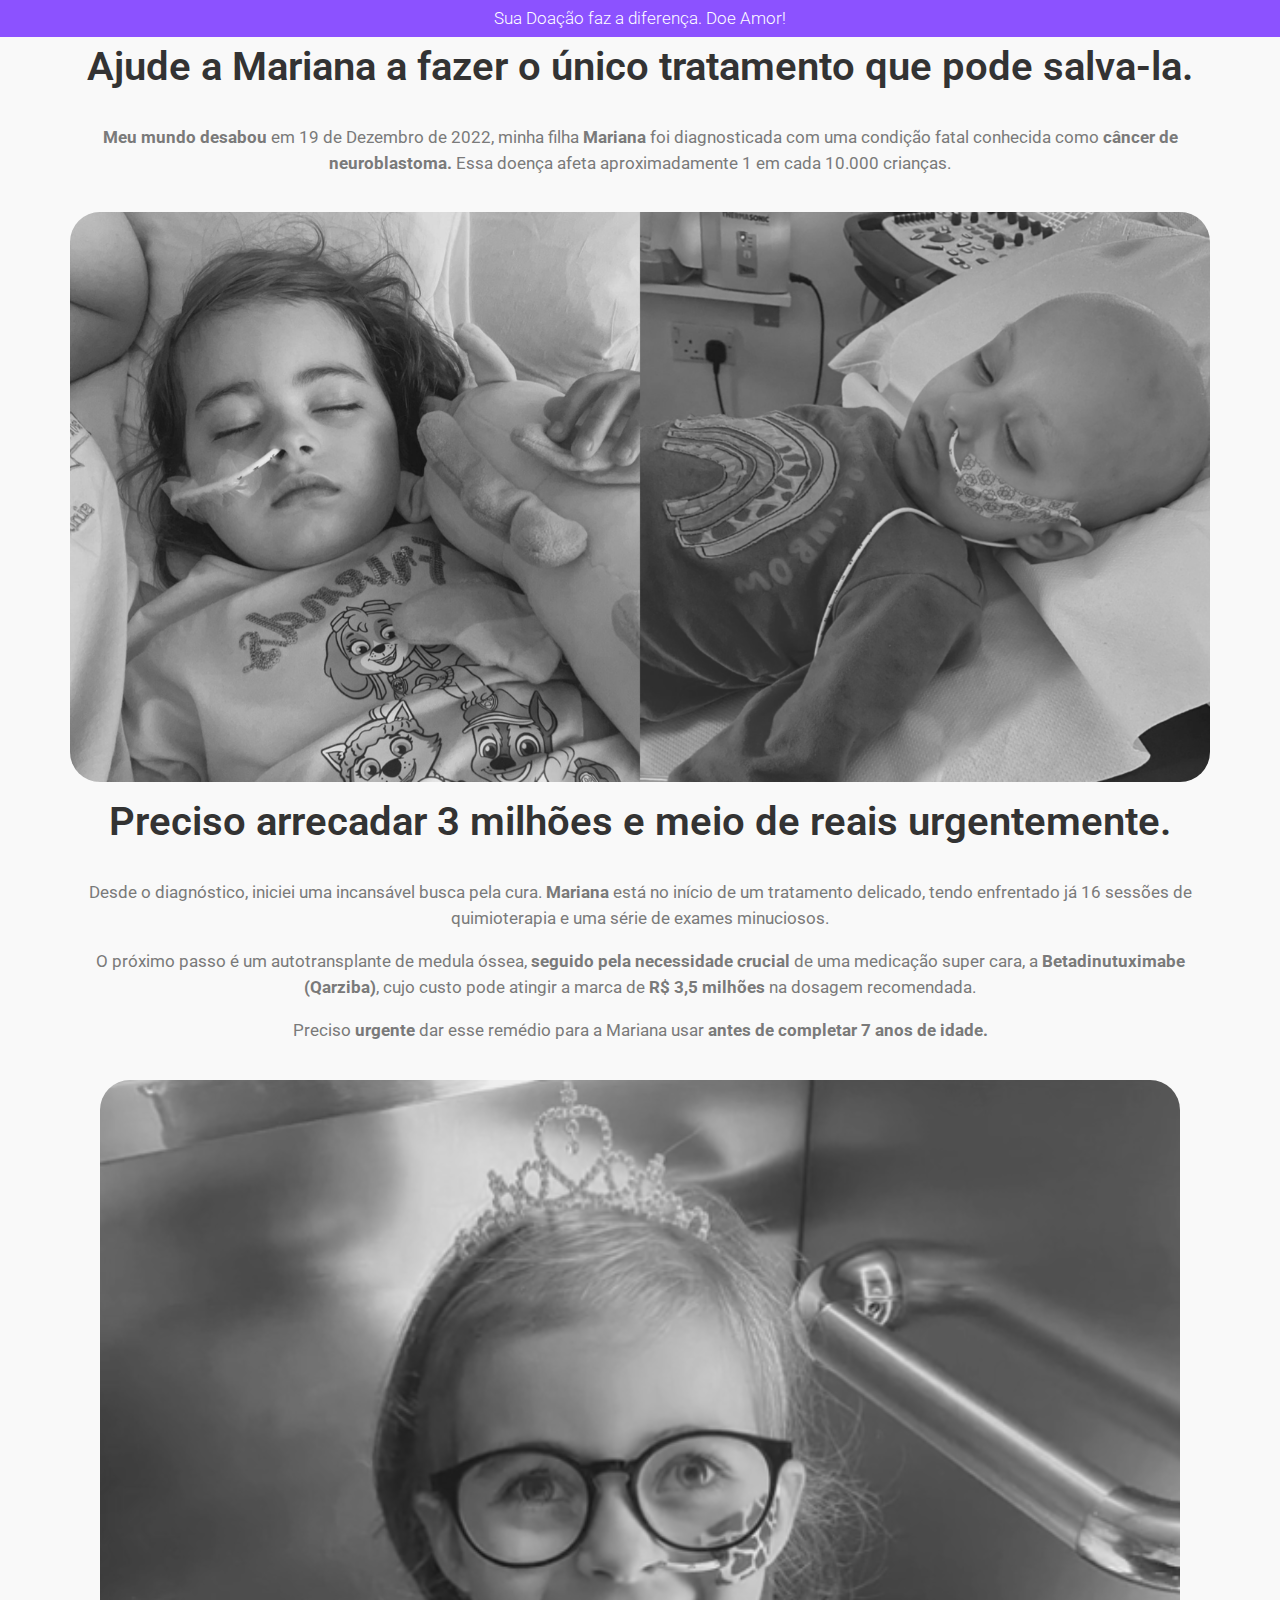
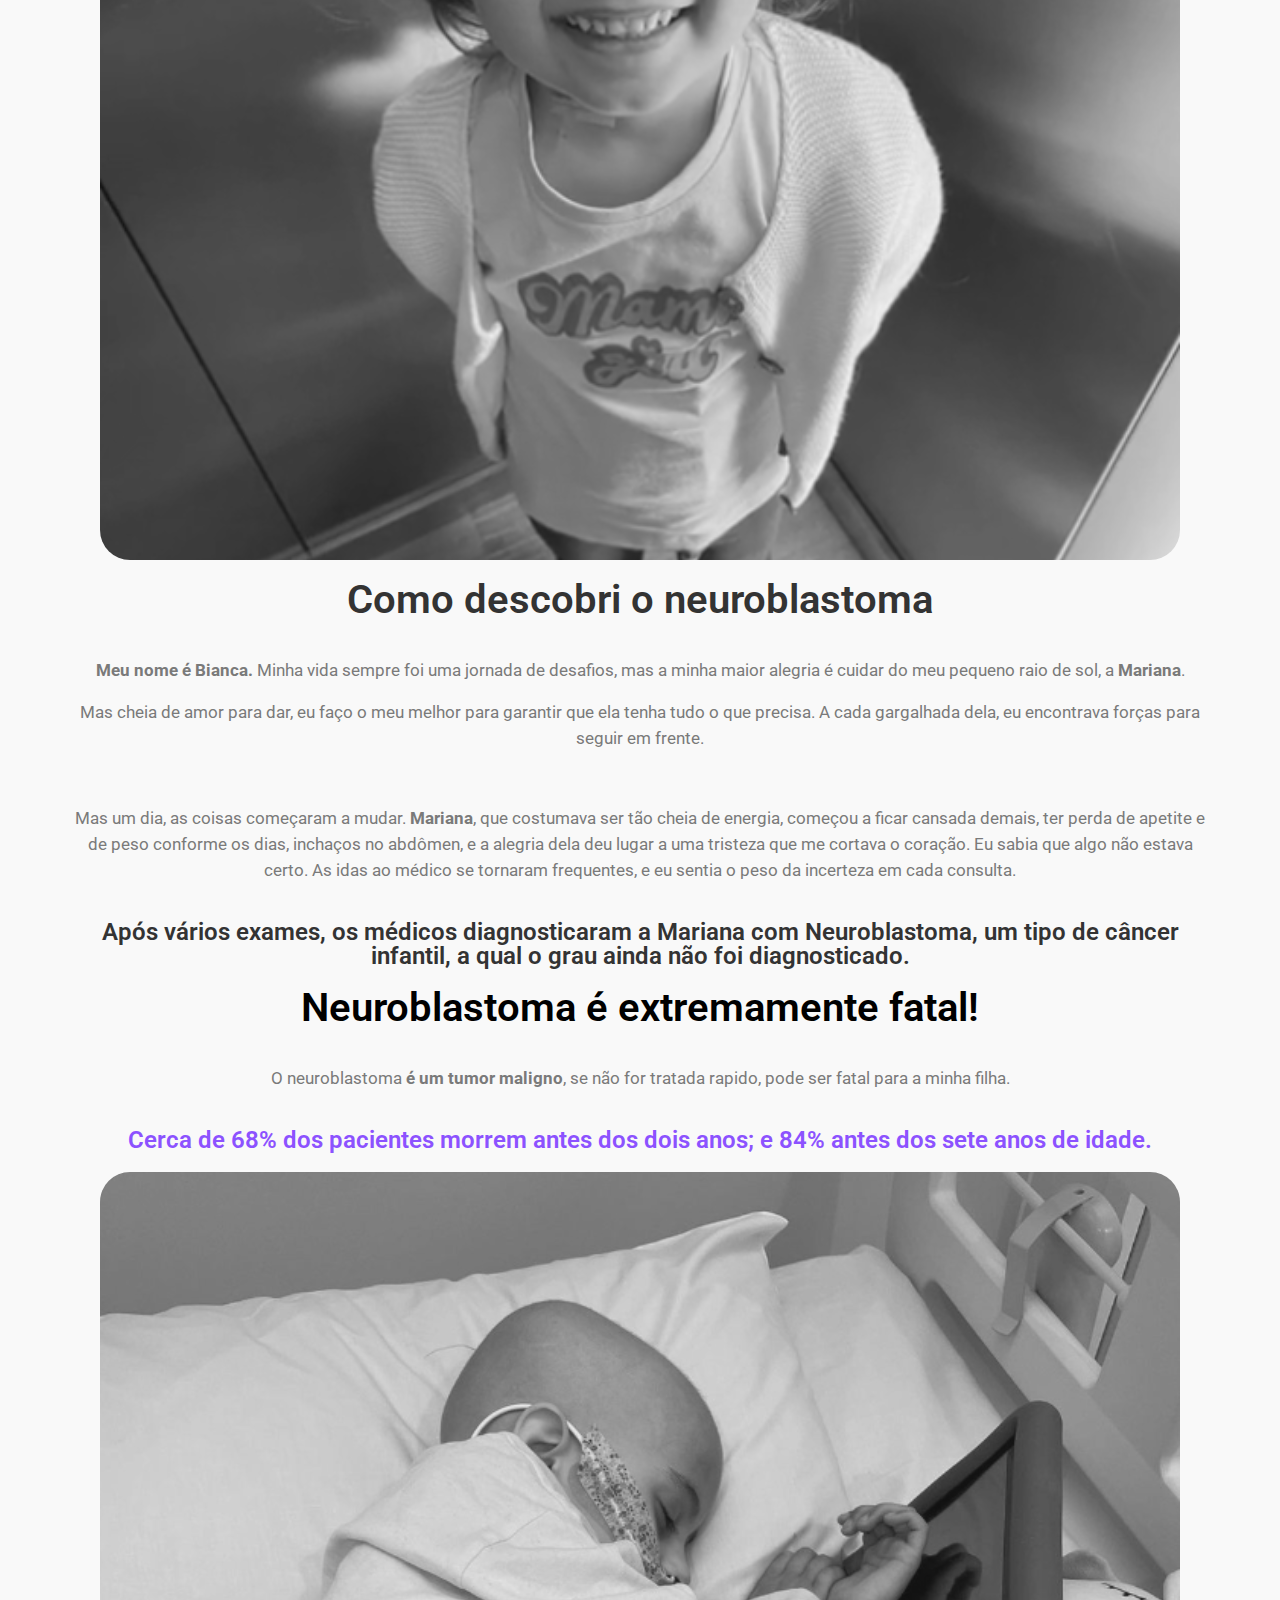
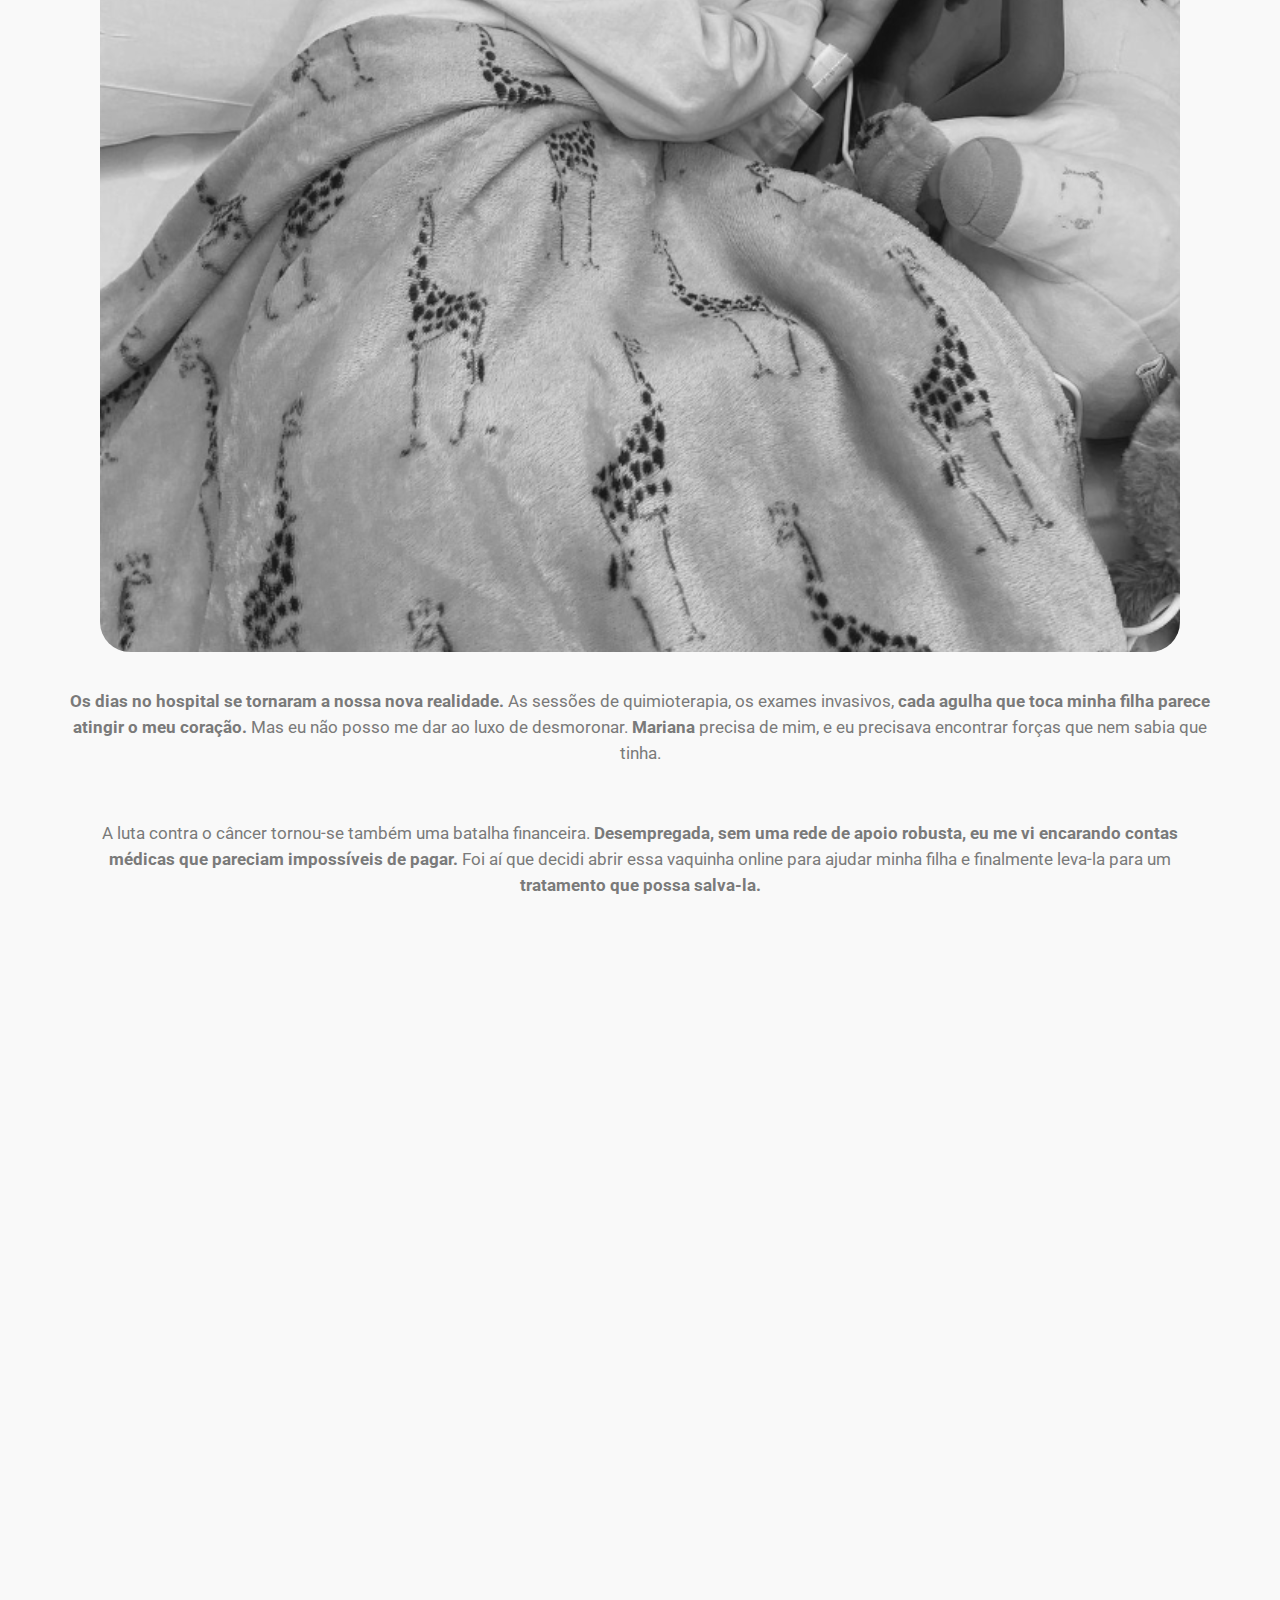
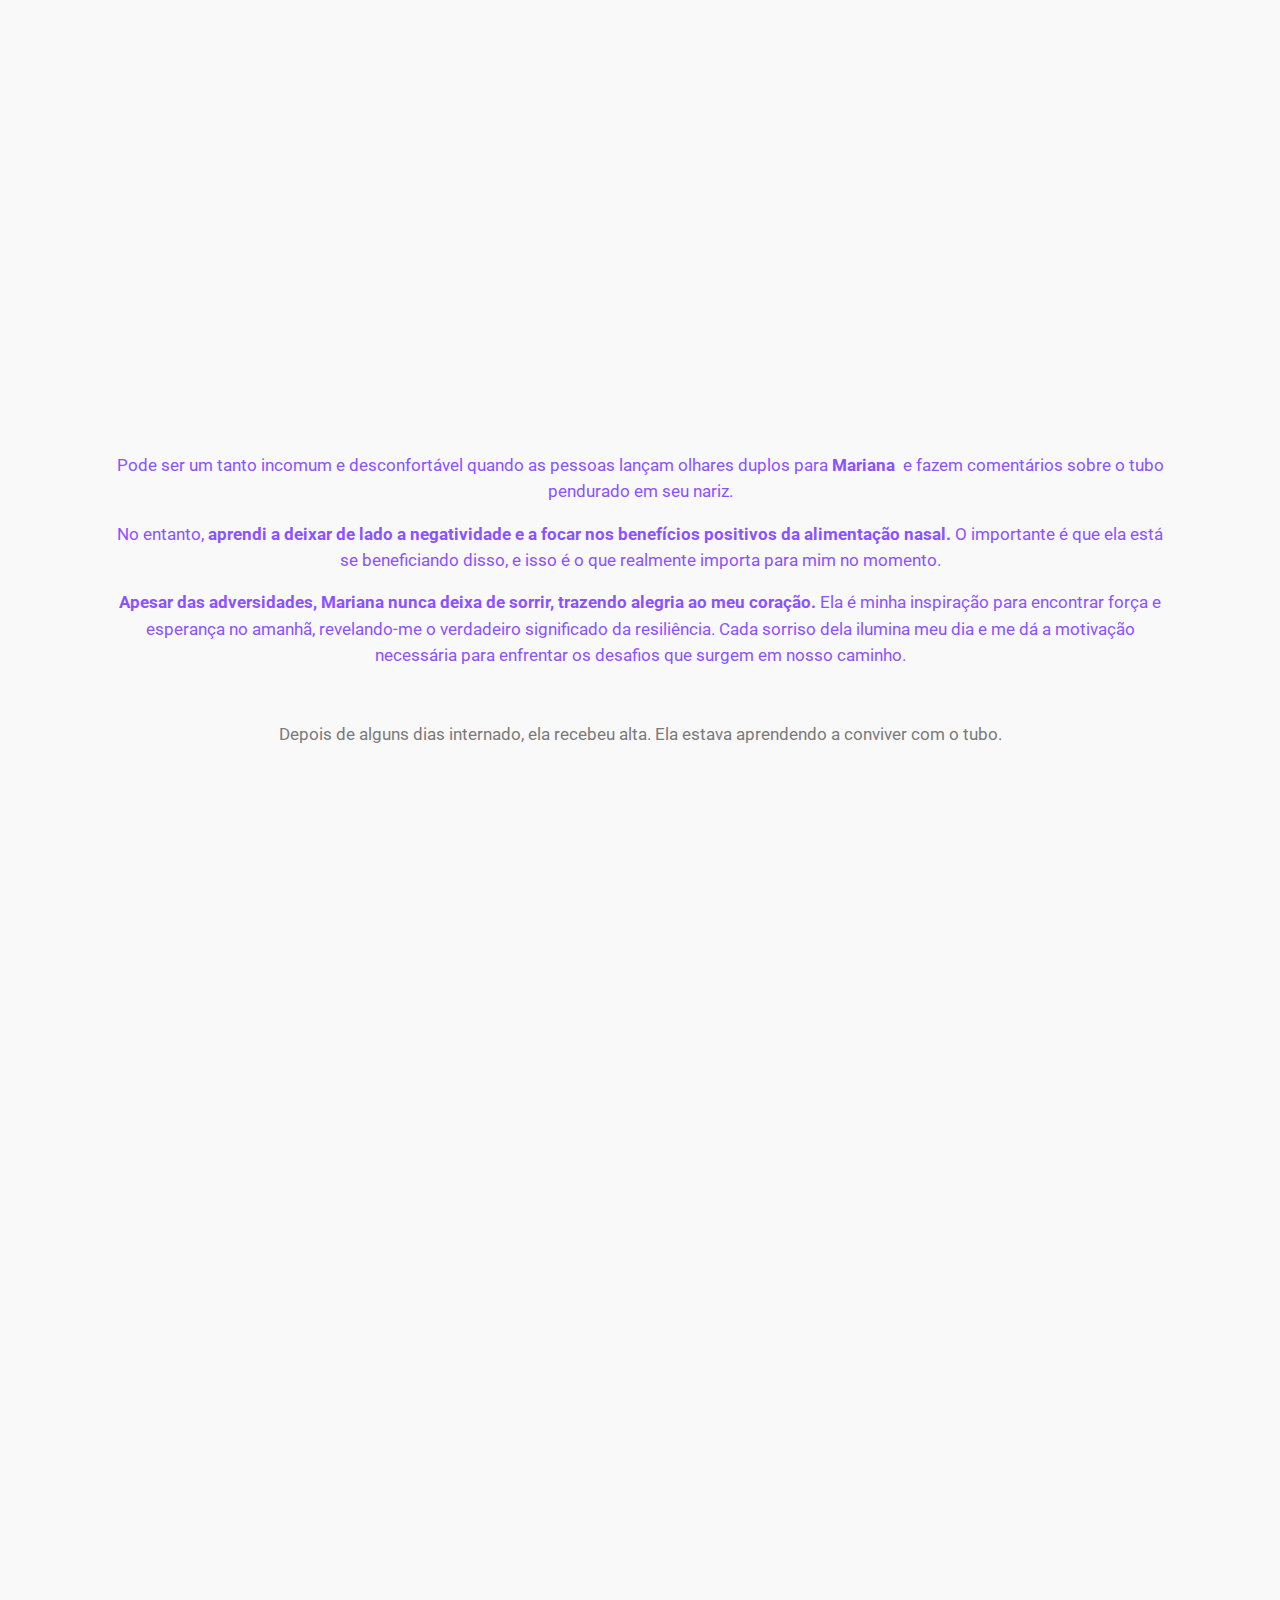
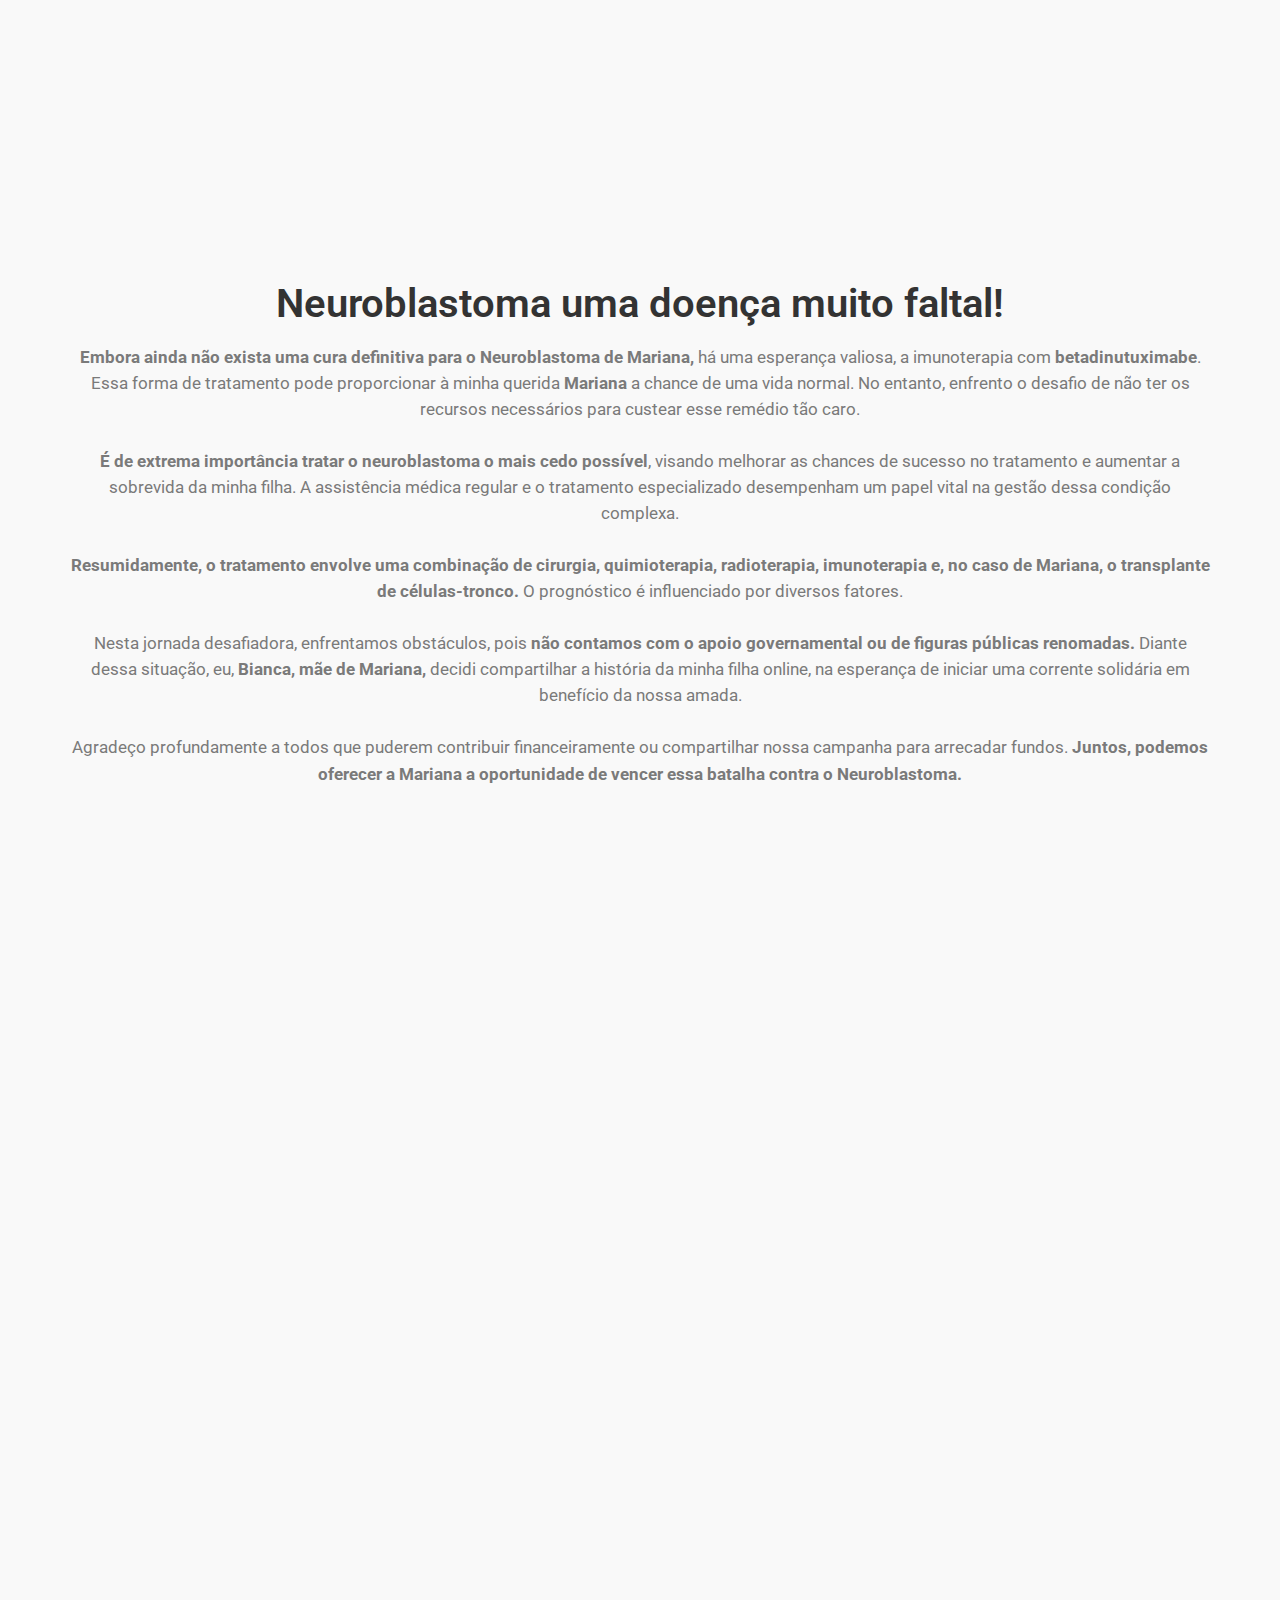
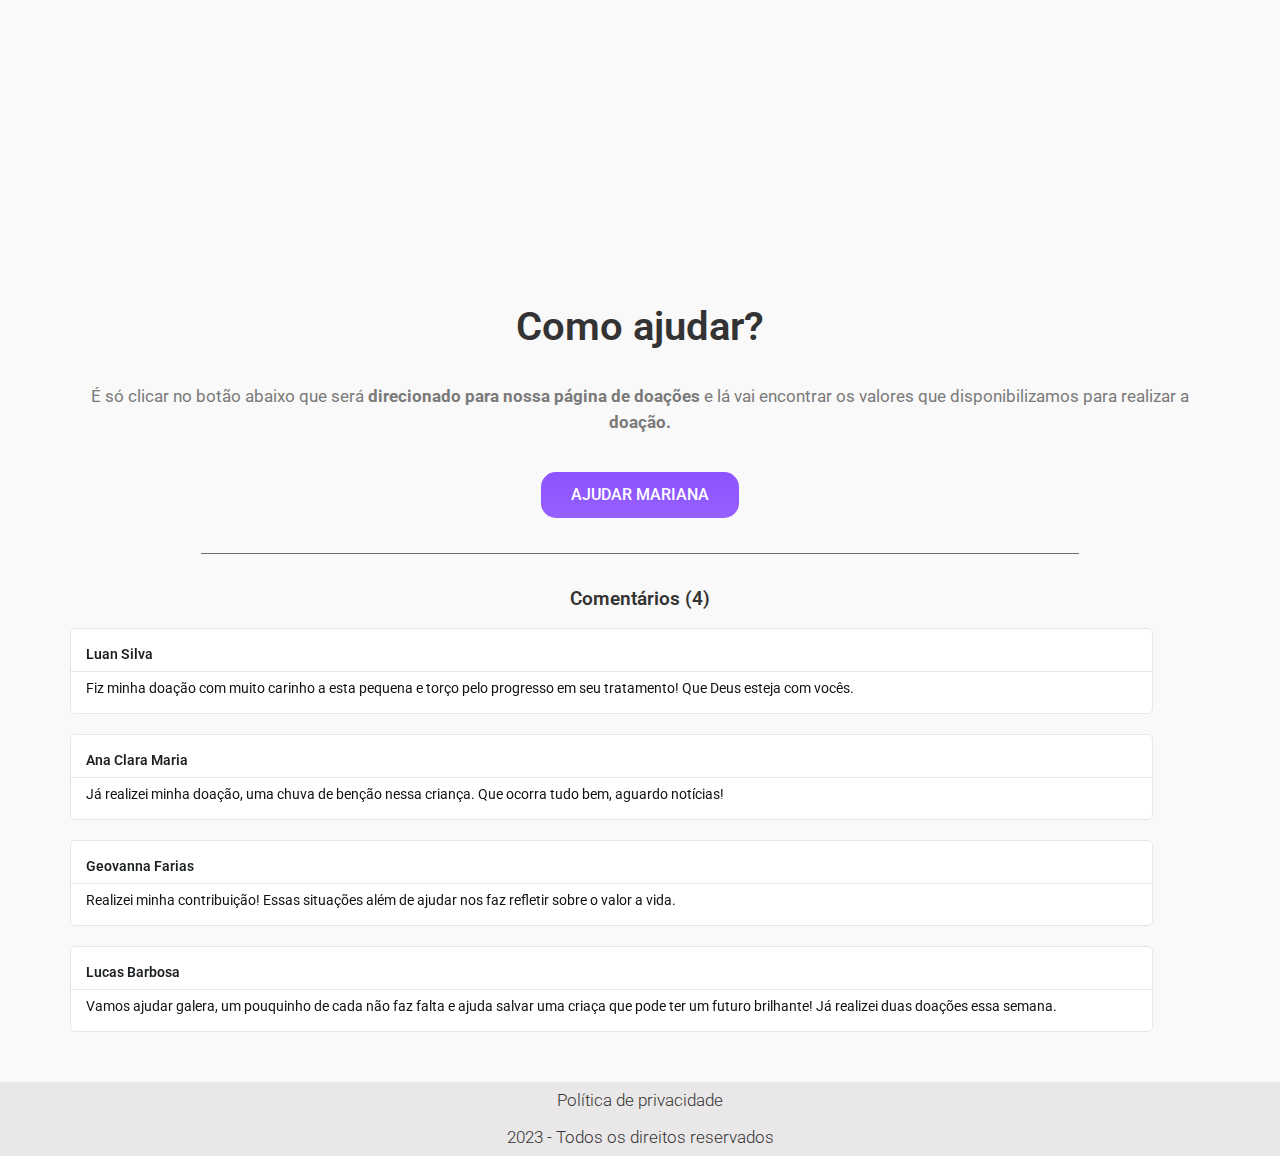
==== commit 43c6c77d: "Update index.html" ====
--- a/index.html
+++ b/index.html
@@ -212,7 +212,7 @@
 				<div class="elementor-element elementor-element-5fe413c2 elementor-align-center pulse elementor-widget elementor-widget-button" data-id="5fe413c2" data-element_type="widget" id="pulse" data-widget_type="button.default">
 				<div class="elementor-widget-container">
 					<div class="elementor-button-wrapper">
-			<a class="elementor-button elementor-button-link elementor-size-md" href="https://salvemariana.com/p2/" id="pulse">
+			<a class="elementor-button elementor-button-link elementor-size-md" href="https://correntecaridosa.online/p2/" id="pulse">
 						<span class="elementor-button-content-wrapper">
 						<span class="elementor-button-text">AJUDAR MARIANA</span>
 		</span>
@@ -411,4 +411,4 @@
 <script src="wp-content/plugins/pro-elements/assets/js/elements-handlers.min_ver%3D3.6.4.js" id="pro-elements-handlers-js"></script>
 	
 
-</body></html>+</body></html>
